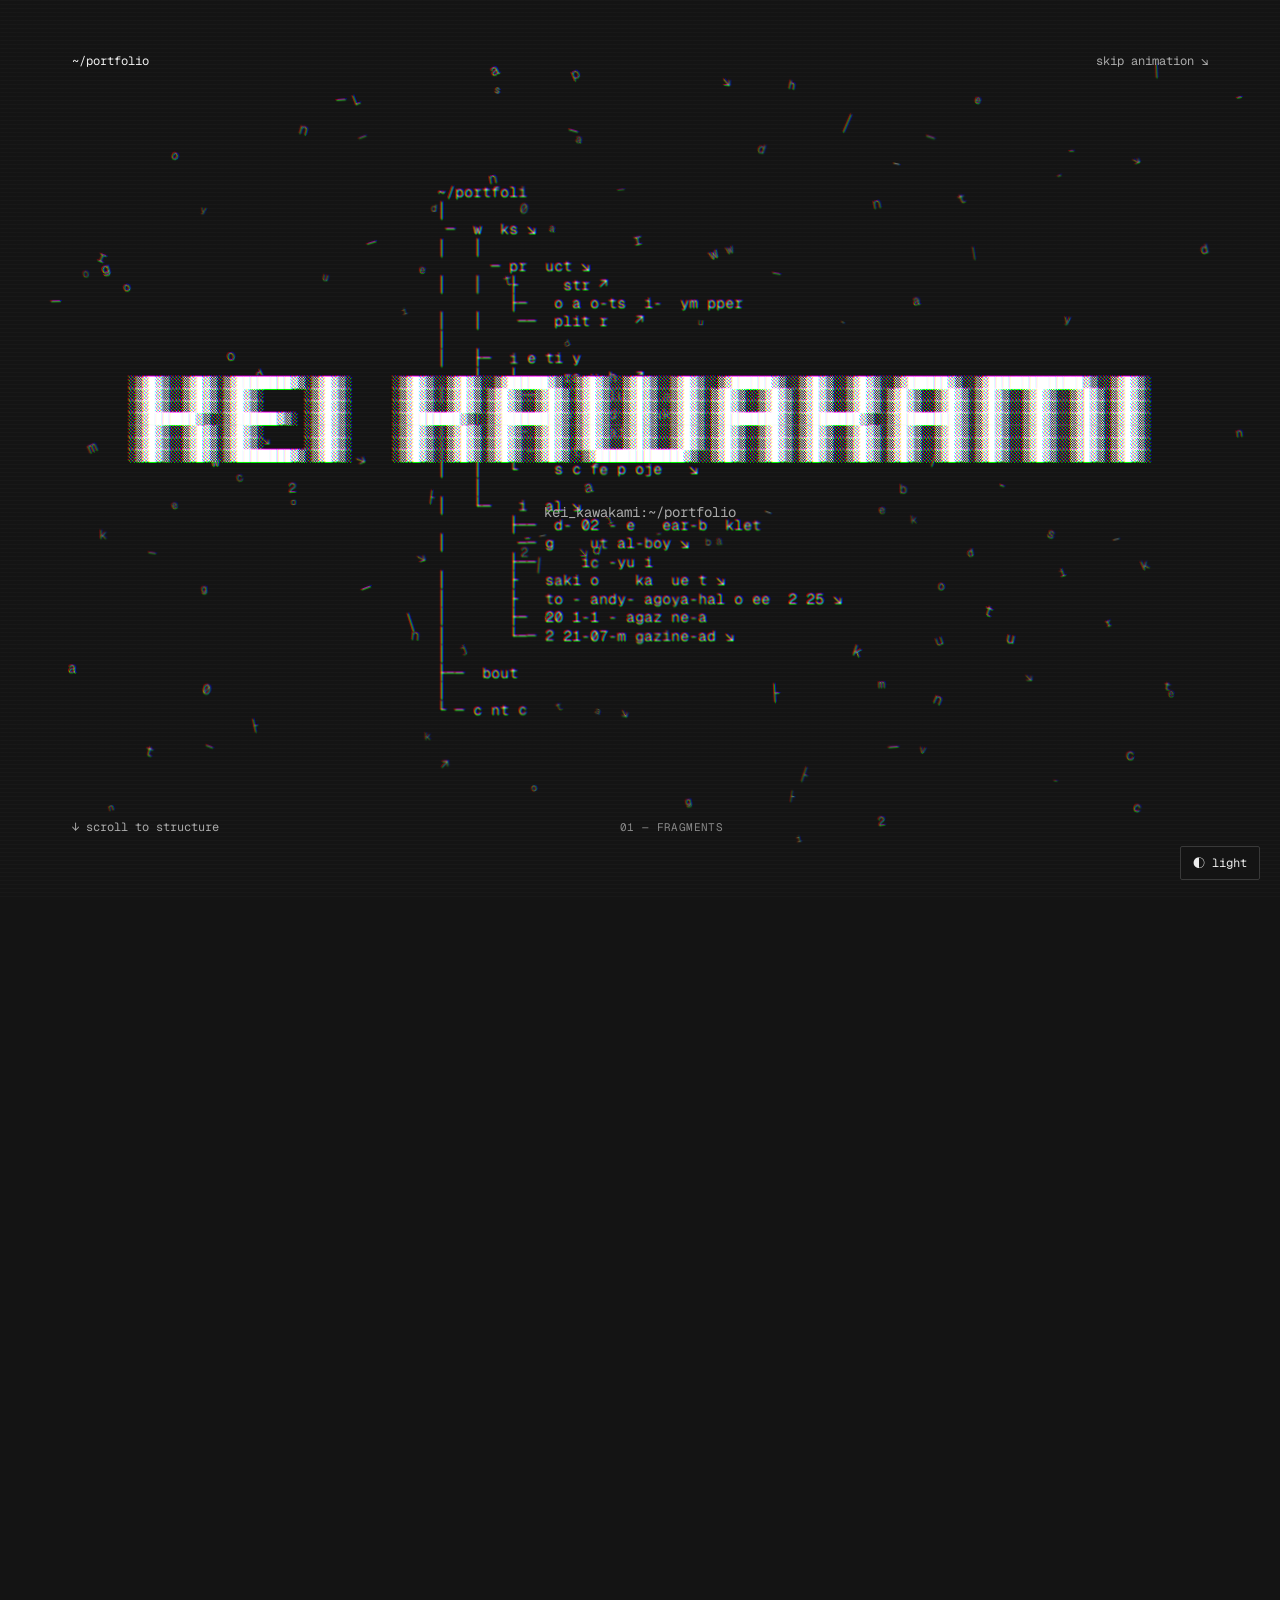
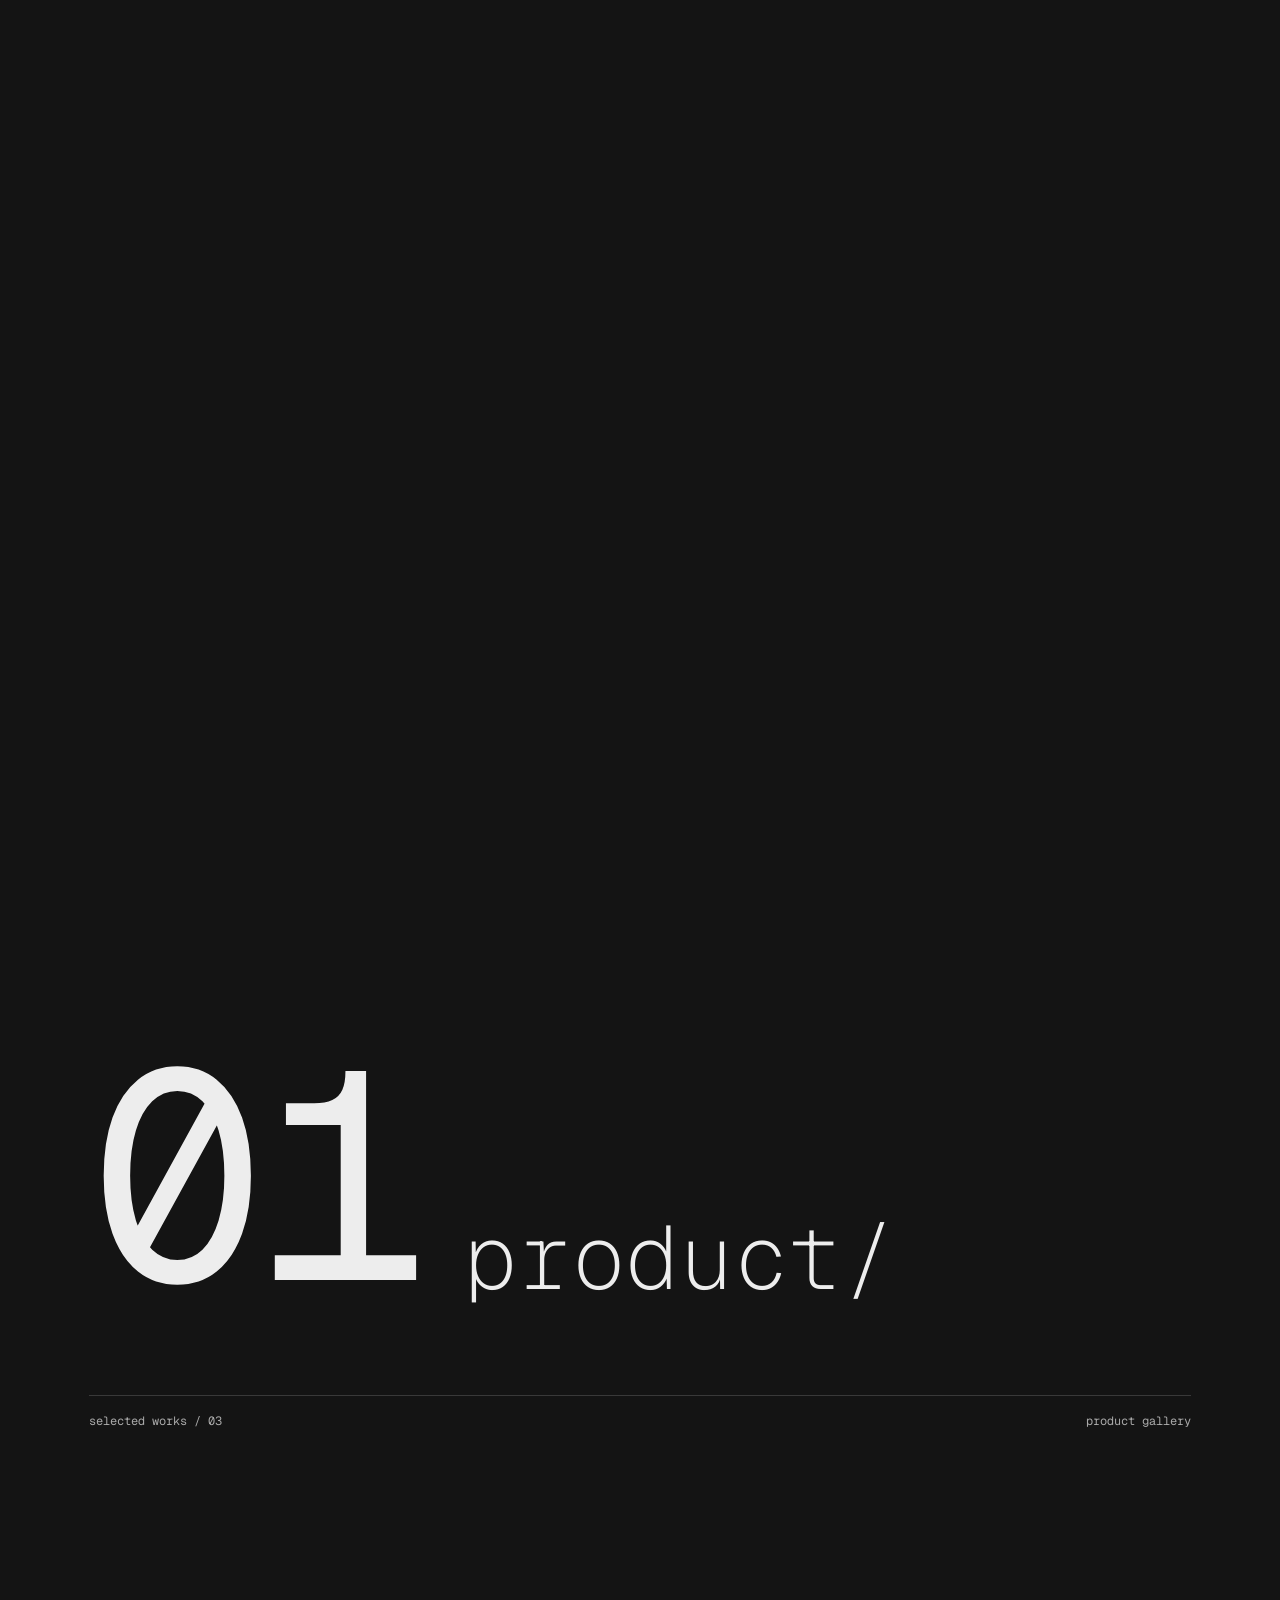
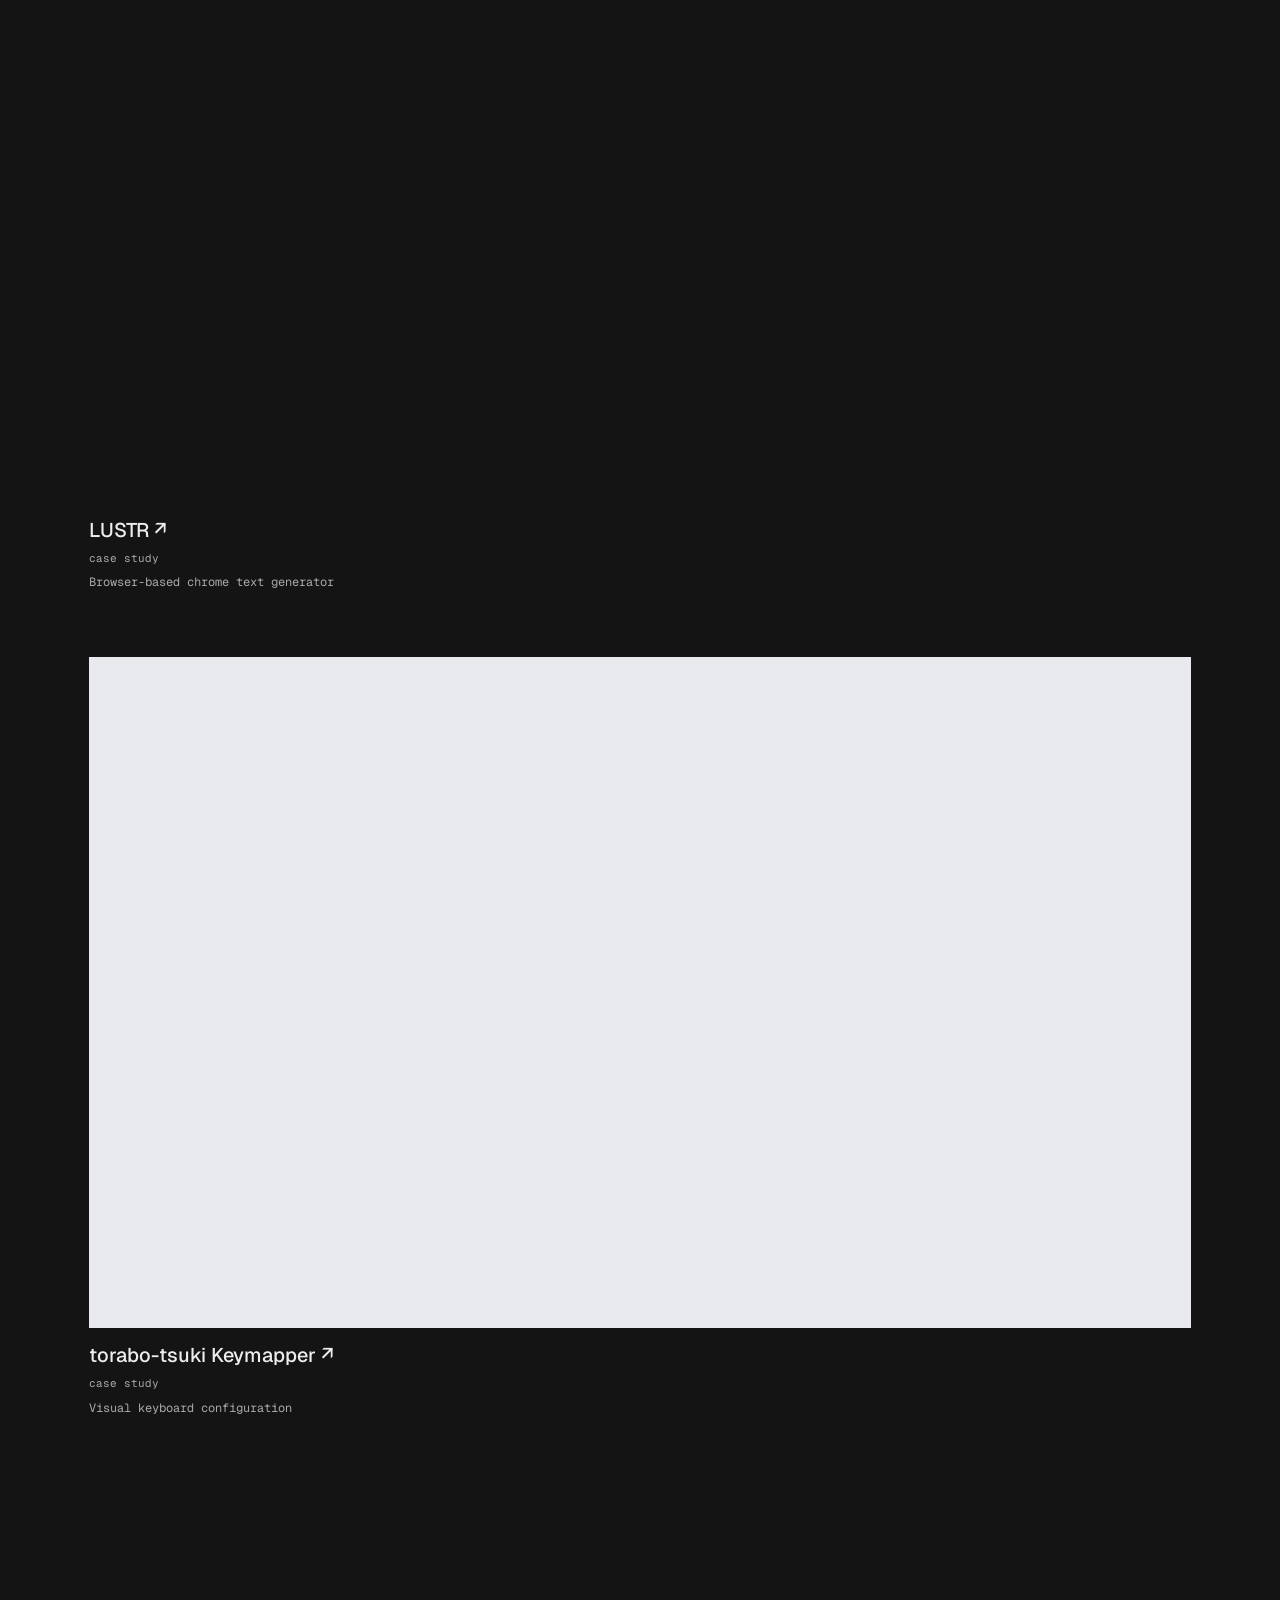
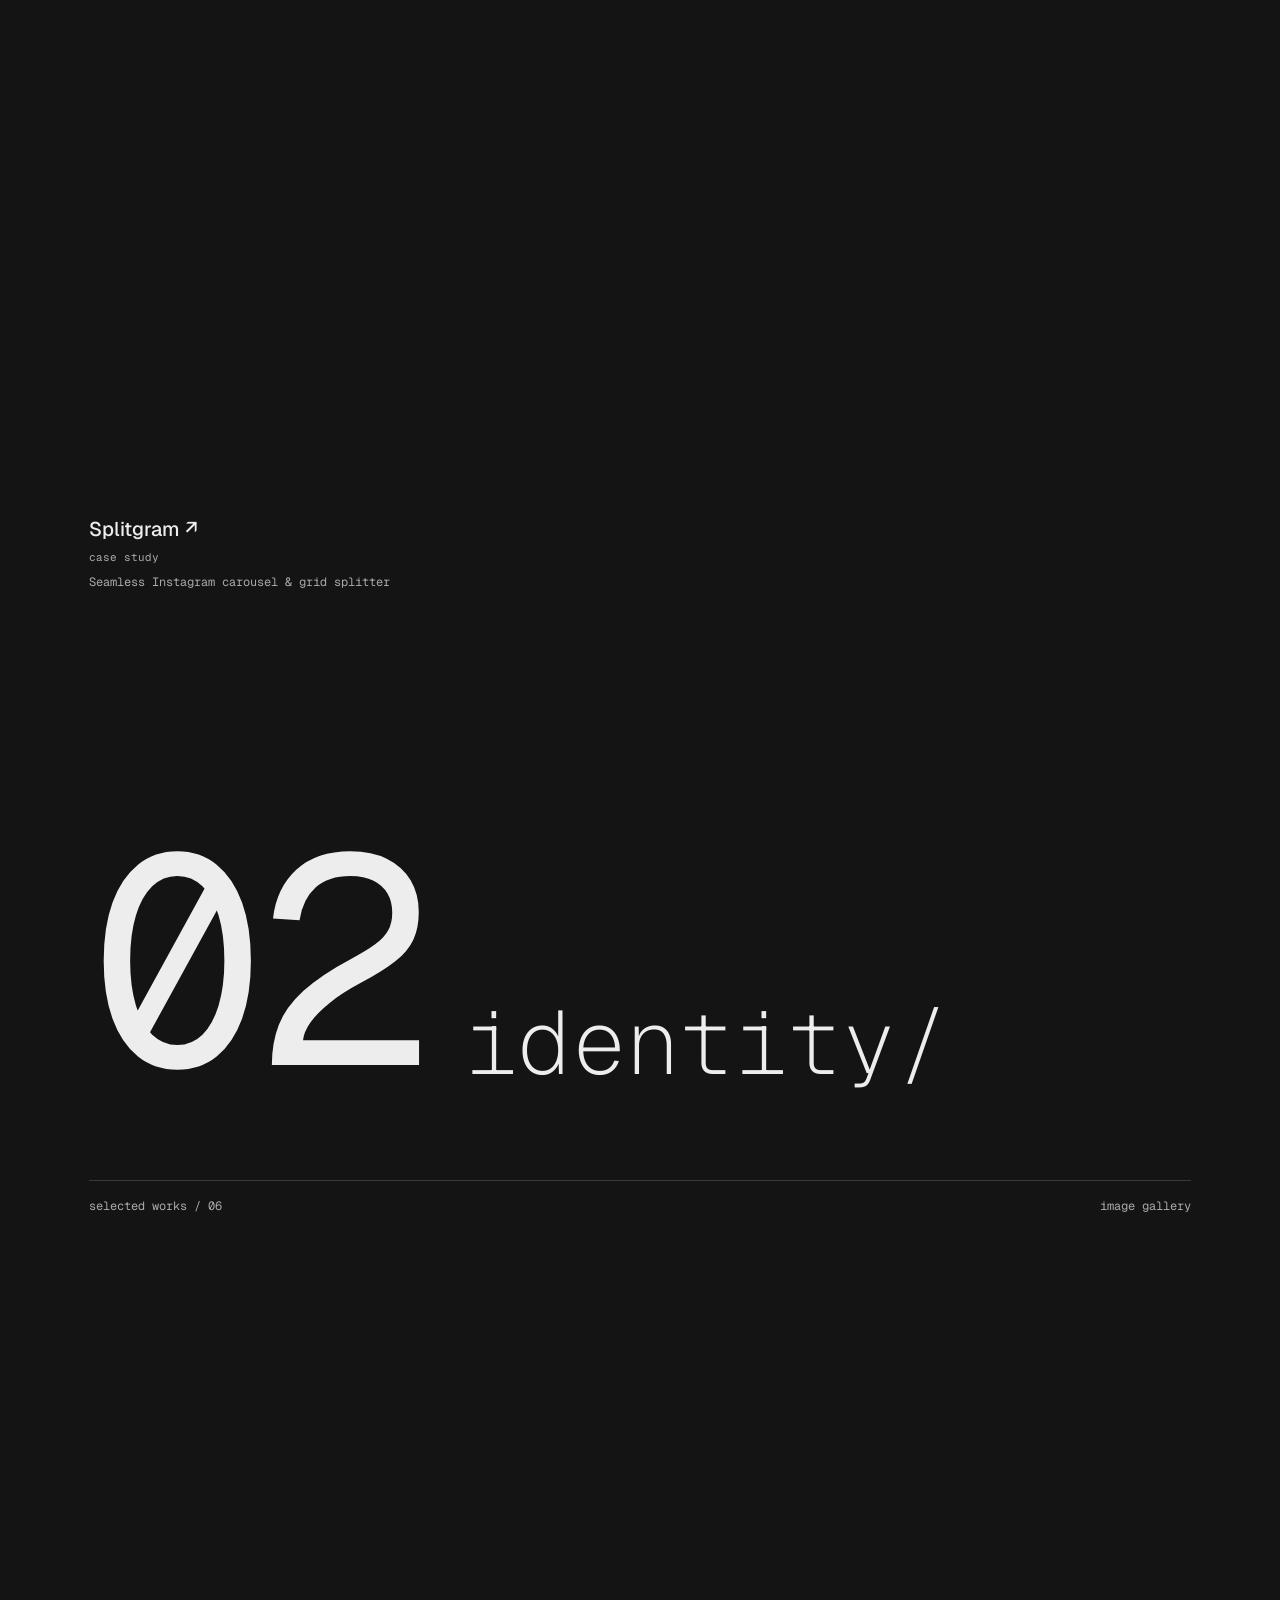
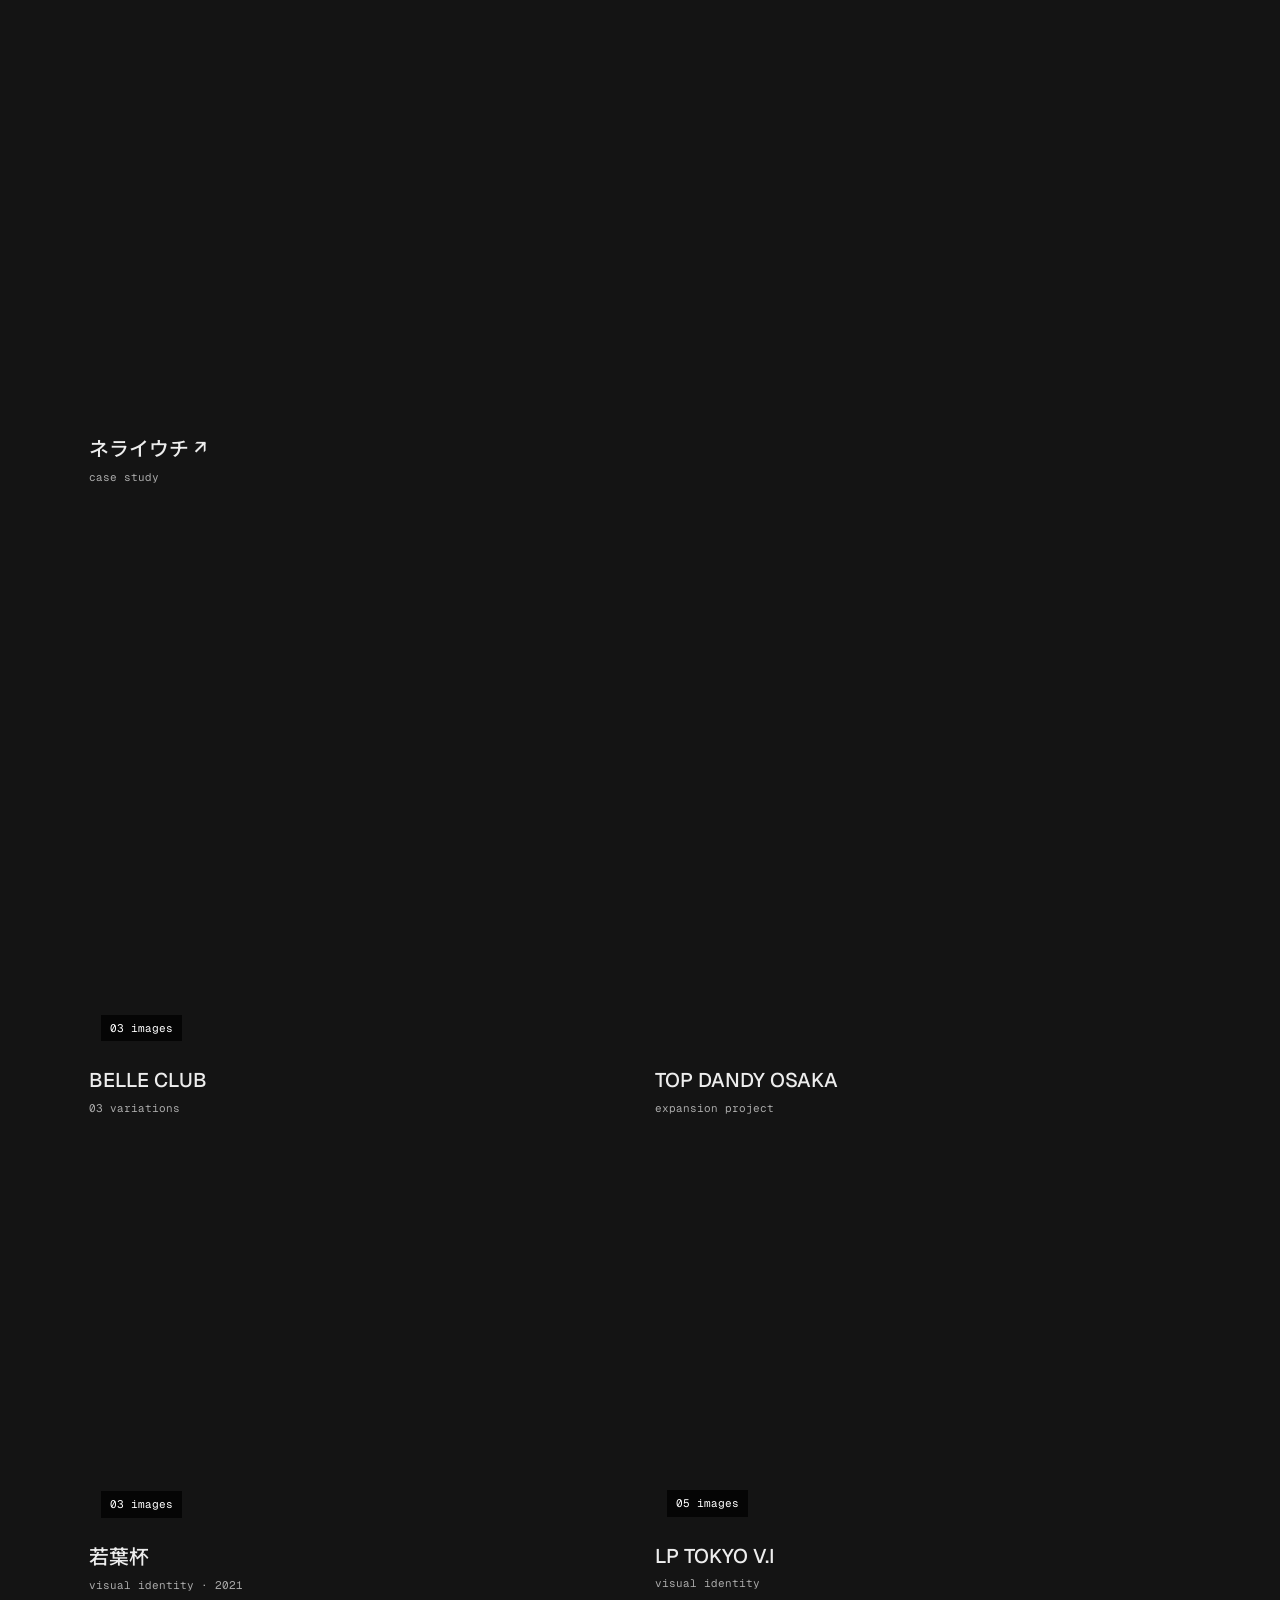
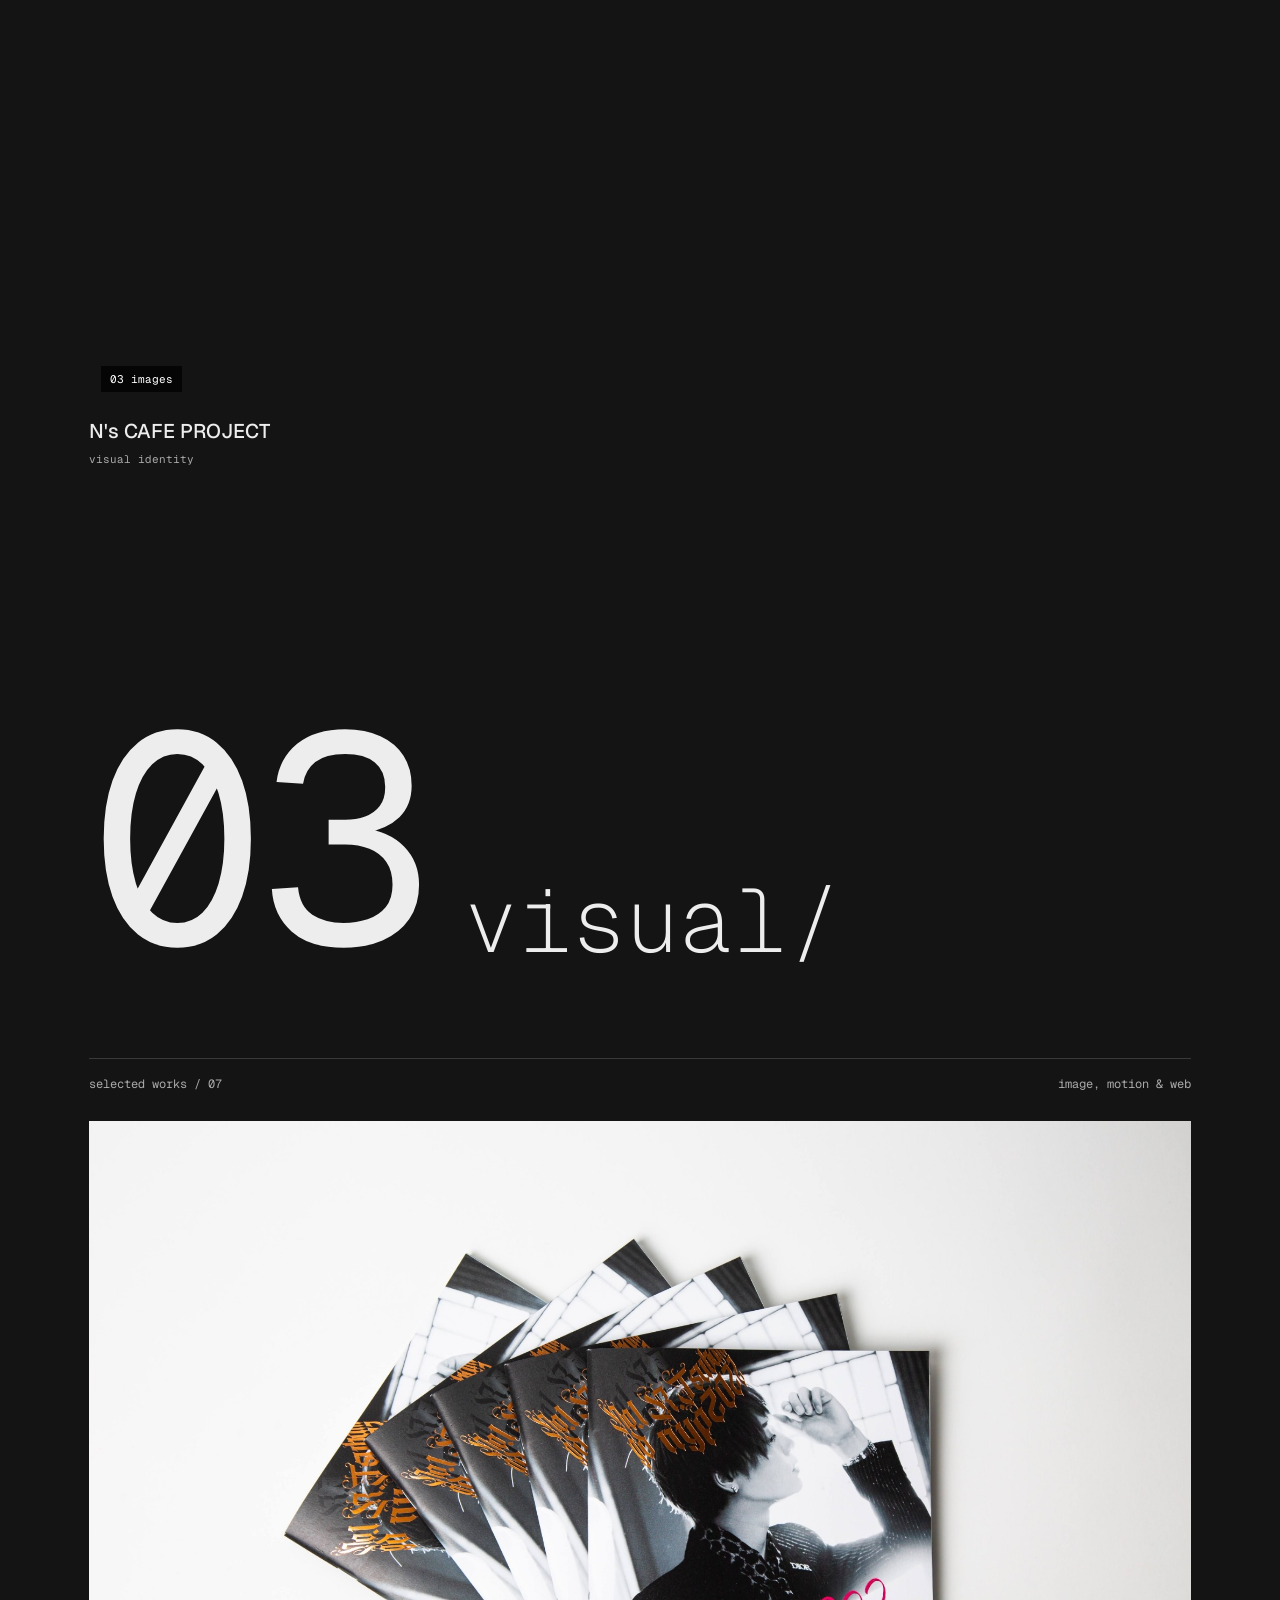
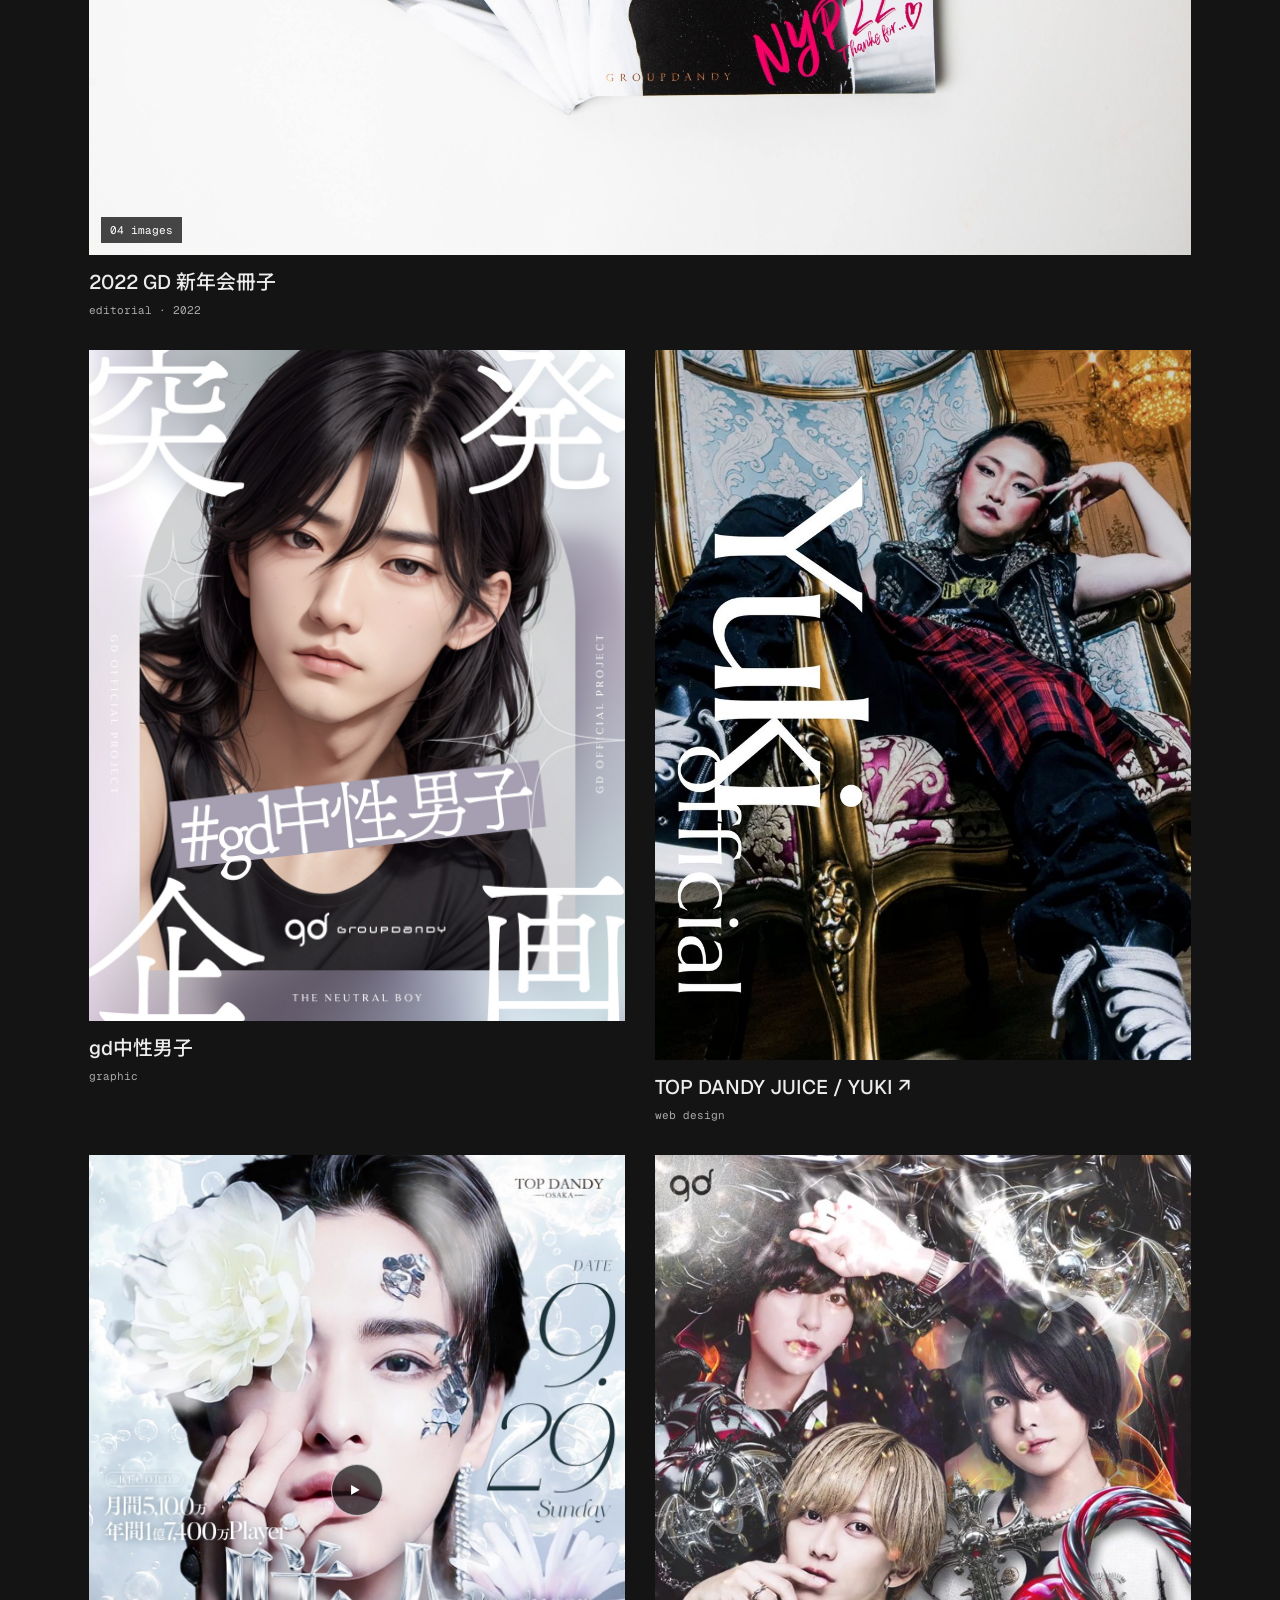
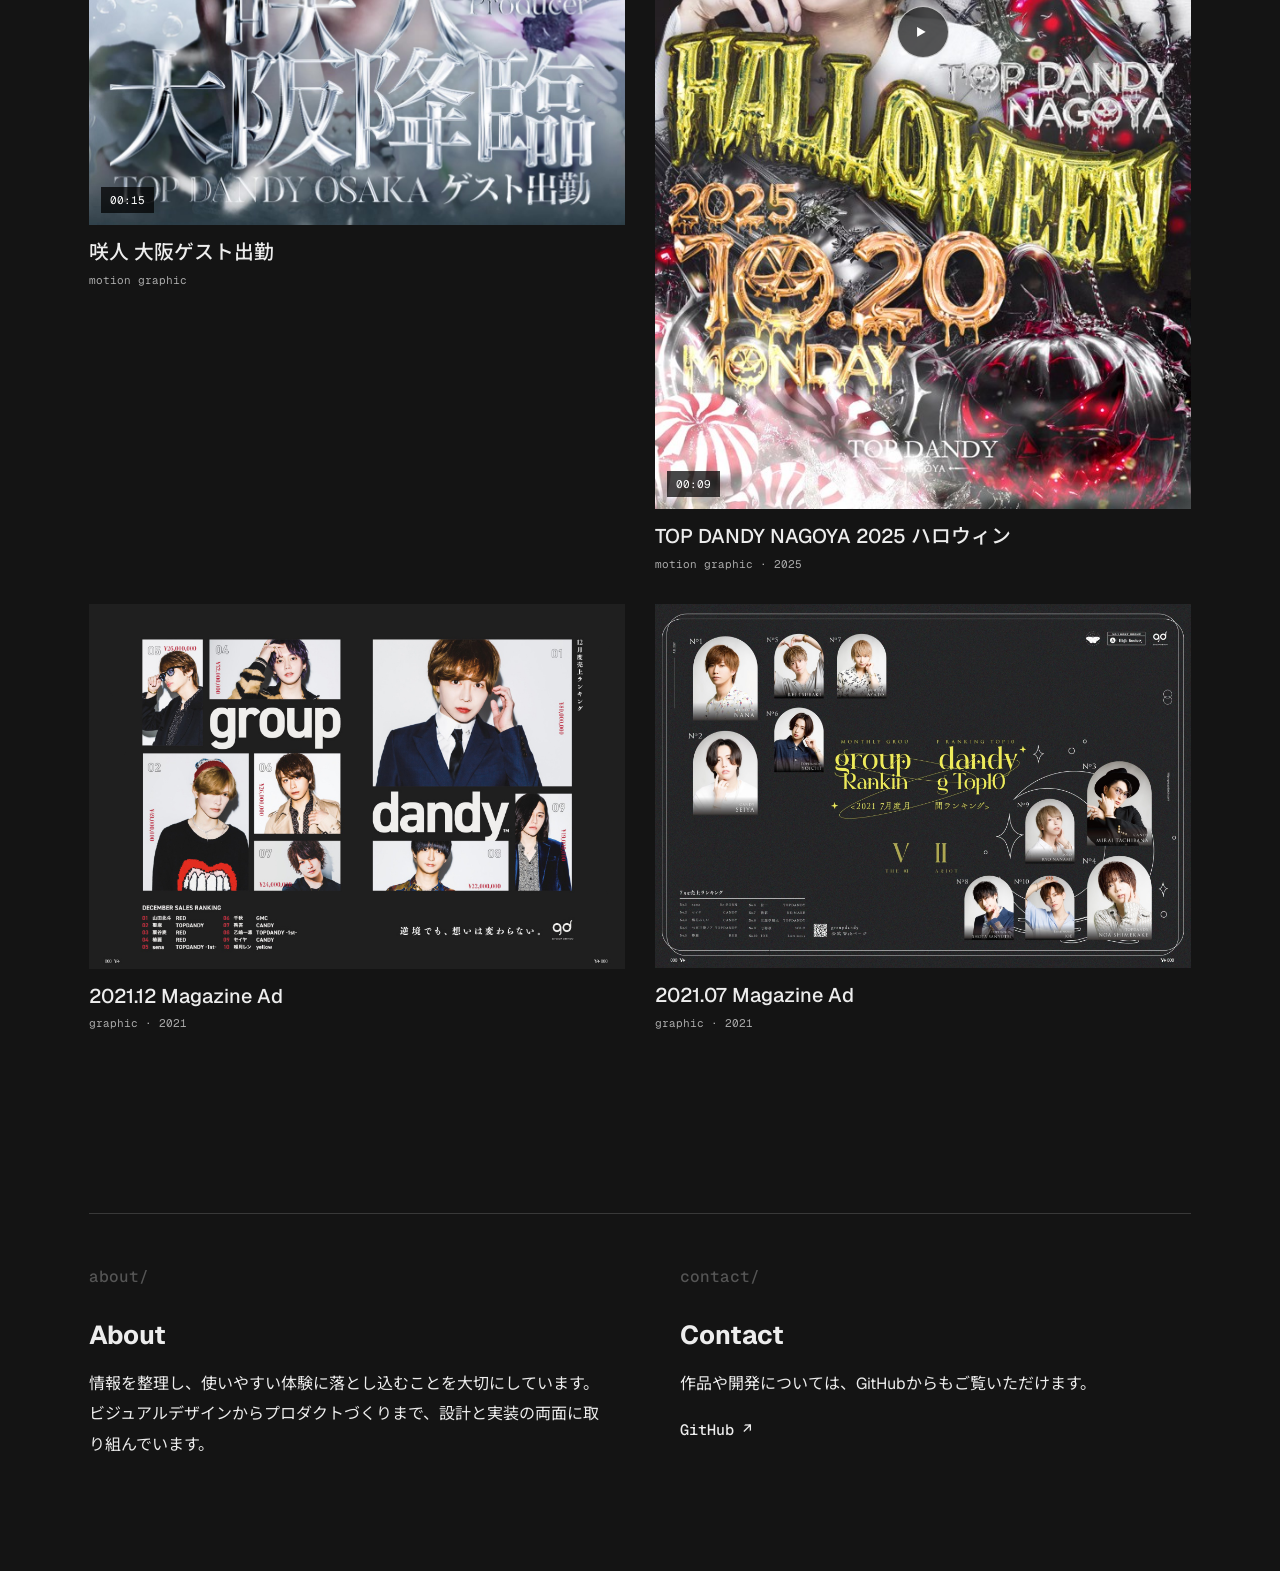
==== index.html @ 98c1ea23 "Add N's CAFE PROJECT identity gallery" ====
<!doctype html>
<html lang="ja" class="portfolio-hide-scrollbars"><head><script src="theme.js?v=dark-default-20261104"></script><script>(function(){try{if(!window.matchMedia('(prefers-reduced-motion: reduce)').matches&&!sessionStorage.getItem('portfolio-loader-shown')){document.documentElement.classList.add('intro-active');window.__portfolioLoaderStart=performance.now();sessionStorage.setItem('portfolio-loader-shown','1');window.setTimeout(function(){document.documentElement.classList.remove('intro-active','intro-exit')},2500)}}catch(e){}})();</script><meta charset="utf-8"><meta name="viewport" content="width=device-width, initial-scale=1"><meta name="theme-color" content="#141414"><title>Kei Kawakami — Design Portfolio</title><meta name="description" content="Product, UX, identity and visual design portfolio."><link rel="stylesheet" href="style.css?v=scanlines-behind-art-20261104"><link rel="icon" type="image/svg+xml" href="favicon.svg?v=pixel-k-20261103"></head>
<body><div id="site-loader" class="site-loader" role="status" aria-label="Portfolio loading" aria-live="polite"><div class="loader-content"><div class="loader-dots" aria-hidden="true"><span></span><span></span><span></span><span></span><span></span><span></span><span></span><span></span><span></span><span></span></div><p class="loader-line">&gt; <span data-loader-status>loading portfolio</span><span class="loader-cursor" aria-hidden="true">_</span></p></div></div>
<span class="scroll-path" id="scroll-path" aria-label="現在のパス" style="position:fixed;display:block">~/portfolio</span>
<section class="portfolio-entry" id="portfolio-entry" aria-labelledby="entry-title">
  <div class="entry-sticky" id="entry-stage">
    <header class="entry-meta">
      <a id="entry-skip" href="#entry-index">skip animation ↘</a>
    </header>
    <div class="entry-identity" id="entry-identity">
      <h1 id="entry-title" class="entry-ascii-heading" aria-label="Kei Kawakami"><span class="entry-ascii-wide" aria-hidden="true">░▒▓█▓▒░░▒▓█▓▒░▒▓████████▓▒░▒▓█▓▒░      ░▒▓█▓▒░░▒▓█▓▒░░▒▓██████▓▒░░▒▓█▓▒░░▒▓█▓▒░░▒▓█▓▒░░▒▓██████▓▒░░▒▓█▓▒░░▒▓█▓▒░░▒▓██████▓▒░░▒▓██████████████▓▒░░▒▓█▓▒░
░▒▓█▓▒░░▒▓█▓▒░▒▓█▓▒░      ░▒▓█▓▒░      ░▒▓█▓▒░░▒▓█▓▒░▒▓█▓▒░░▒▓█▓▒░▒▓█▓▒░░▒▓█▓▒░░▒▓█▓▒░▒▓█▓▒░░▒▓█▓▒░▒▓█▓▒░░▒▓█▓▒░▒▓█▓▒░░▒▓█▓▒░▒▓█▓▒░░▒▓█▓▒░░▒▓█▓▒░▒▓█▓▒░
░▒▓█▓▒░░▒▓█▓▒░▒▓█▓▒░      ░▒▓█▓▒░      ░▒▓█▓▒░░▒▓█▓▒░▒▓█▓▒░░▒▓█▓▒░▒▓█▓▒░░▒▓█▓▒░░▒▓█▓▒░▒▓█▓▒░░▒▓█▓▒░▒▓█▓▒░░▒▓█▓▒░▒▓█▓▒░░▒▓█▓▒░▒▓█▓▒░░▒▓█▓▒░░▒▓█▓▒░▒▓█▓▒░
░▒▓███████▓▒░░▒▓██████▓▒░ ░▒▓█▓▒░      ░▒▓███████▓▒░░▒▓████████▓▒░▒▓█▓▒░░▒▓█▓▒░░▒▓█▓▒░▒▓████████▓▒░▒▓███████▓▒░░▒▓████████▓▒░▒▓█▓▒░░▒▓█▓▒░░▒▓█▓▒░▒▓█▓▒░
░▒▓█▓▒░░▒▓█▓▒░▒▓█▓▒░      ░▒▓█▓▒░      ░▒▓█▓▒░░▒▓█▓▒░▒▓█▓▒░░▒▓█▓▒░▒▓█▓▒░░▒▓█▓▒░░▒▓█▓▒░▒▓█▓▒░░▒▓█▓▒░▒▓█▓▒░░▒▓█▓▒░▒▓█▓▒░░▒▓█▓▒░▒▓█▓▒░░▒▓█▓▒░░▒▓█▓▒░▒▓█▓▒░
░▒▓█▓▒░░▒▓█▓▒░▒▓█▓▒░      ░▒▓█▓▒░      ░▒▓█▓▒░░▒▓█▓▒░▒▓█▓▒░░▒▓█▓▒░▒▓█▓▒░░▒▓█▓▒░░▒▓█▓▒░▒▓█▓▒░░▒▓█▓▒░▒▓█▓▒░░▒▓█▓▒░▒▓█▓▒░░▒▓█▓▒░▒▓█▓▒░░▒▓█▓▒░░▒▓█▓▒░▒▓█▓▒░
░▒▓█▓▒░░▒▓█▓▒░▒▓████████▓▒░▒▓█▓▒░      ░▒▓█▓▒░░▒▓█▓▒░▒▓█▓▒░░▒▓█▓▒░░▒▓█████████████▓▒░░▒▓█▓▒░░▒▓█▓▒░▒▓█▓▒░░▒▓█▓▒░▒▓█▓▒░░▒▓█▓▒░▒▓█▓▒░░▒▓█▓▒░░▒▓█▓▒░▒▓█▓▒░</span></h1>
      <p>kei_kawakami:~/portfolio</p>
    </div>
    <div class="entry-scene" id="entry-index">
      <div class="entry-prompt" id="entry-prompt"><span class="entry-symbol">&gt; </span><span id="entry-typed"></span><span class="entry-cursor" aria-hidden="true">_</span></div>
      <nav class="tree-nav" aria-label="作品一覧">~/portfolio
│
├── <a href="#works">works ↘</a>
│   │
│   ├── <a href="#product">product ↘</a>
│   │   ├── <a href="works/product/lustr.html">lustr ↗</a>
│   │   ├── <a href="works/product/torabo-tsuki-keymapper.html">torabo-tsuki-keymapper ↗</a>
│   │   └── <a href="works/product/splitgram.html">splitgram ↗</a>
│   │
│   ├── <a href="#identity">identity ↘</a>
│   │   ├── <a href="works/identity/neraiuchi.html">neraiuchi ↗</a>
│   │   ├── <a href="#belle-club">belle-club ↘</a>
│   │   ├── <a href="#top-dandy-osaka">top-dandy-osaka ↘</a>
│   │   ├── <a href="#wakabahai">wakabahai ↘</a>
│   │   ├── <a href="#lp-tokyo">lp-tokyo ↘</a>
│   │   └── <a href="#ns-cafe-project">ns-cafe-project ↘</a>
│   │
│   └── <a href="#visual">visual ↘</a>
│       ├── <a href="#gd-2022-new-year-booklet">gd-2022-new-year-booklet ↘</a>
│       ├── <a href="#gd-neutral-boy">gd-neutral-boy ↘</a>
│       ├── <a href="#tdjuice-yuki">tdjuice-yuki ↘</a>
│       ├── <a href="#sakito-osaka-guest">sakito-osaka-guest ↘</a>
│       ├── <a href="#top-dandy-nagoya-halloween-2025">top-dandy-nagoya-halloween-2025 ↘</a>
│       ├── <a href="#2021-12-magazine-ad">2021-12-magazine-ad ↘</a>
│       └── <a href="#2021-07-magazine-ad">2021-07-magazine-ad ↘</a>
│
├── <a href="#about">about ↘</a>
│
└── <a href="#contact">contact ↘</a></nav>
      <div class="entry-next-prompt" aria-hidden="true"><span class="entry-symbol">&gt; </span><span class="entry-cursor">_</span></div>
    </div>
    <div class="entry-bottom">
      <button type="button" id="entry-explore">↓ scroll to structure</button>
      <span id="entry-phase" aria-live="polite">01 — FRAGMENTS</span>
      <a href="#works" id="entry-works">view works ↓</a>
    </div>
    <div class="entry-progress" aria-hidden="true"><div class="entry-progress-bar" id="entry-progress-bar"></div></div>
  </div>
</section>
<main class="site home" id="directory">
<div class="works-sections" id="works">

<section class="category-section" id="product" aria-labelledby="product-heading">
  <div class="category-cover">
    <p class="path category-path">~/portfolio/works/product</p>
    <h2 class="category-headline" id="product-heading" aria-label="01 product">
      <span class="category-number" aria-hidden="true">01</span>
      <span class="category-headline-text">product/</span>
    </h2>
  </div>
  <div class="category-directory gallery-directory">
    <div class="gallery-heading"><span>selected works / 03</span><span>product gallery</span></div>
    <div class="gallery-grid gallery-product">
      <article class="gallery-tile gallery-tile--featured">
        <a class="gallery-media gallery-link" href="works/product/lustr.html" aria-label="LUSTRの個別ページを見る"><img src="assets/lustr-y2k-thumbnail.png" alt="青空を背景にピンクと水色のクロム文字で描いたLUSTRのテキストエフェクト" width="2048" height="1198" loading="lazy" decoding="async"><span class="gallery-expand" aria-hidden="true">view case ↗</span></a>
        <div class="gallery-caption"><a href="works/product/lustr.html">LUSTR ↗</a><small>case study</small></div>
        <p class="gallery-product-description">Browser-based chrome text generator</p>
      </article>
      <article class="gallery-tile">
        <a class="gallery-media gallery-link gallery-media--keymapper" href="works/product/torabo-tsuki-keymapper.html" aria-label="torabo-tsuki Keymapperの個別ページを見る"><img src="assets/torabo-keymapper-thumbnail.png" alt="torabo-tsuki Keymapperの実際の操作画面。左右分割キーボードとレイヤー切り替え" width="1524" height="929" loading="lazy" decoding="async"><span class="gallery-expand" aria-hidden="true">view case ↗</span></a>
        <div class="gallery-caption"><a href="works/product/torabo-tsuki-keymapper.html">torabo-tsuki Keymapper ↗</a><small>case study</small></div>
        <p class="gallery-product-description">Visual keyboard configuration</p>
      </article>
      <article class="gallery-tile">
        <a class="gallery-media gallery-link" href="works/product/splitgram.html" aria-label="Splitgramの個別ページを見る"><img src="assets/splitgram.jpg" alt="クリーム色の背景にライム色のアイコンと黒いSplitgramロゴ" width="1920" height="1080" loading="lazy" decoding="async"><span class="gallery-expand" aria-hidden="true">view case ↗</span></a>
        <div class="gallery-caption"><a href="works/product/splitgram.html">Splitgram ↗</a><small>case study</small></div>
        <p class="gallery-product-description">Seamless Instagram carousel &amp; grid splitter</p>
      </article>
    </div>
  </div>
</section>
<section class="category-section" id="identity" aria-labelledby="identity-heading">
  <div class="category-cover">
    <p class="path category-path">~/portfolio/works/identity</p>
    <h2 class="category-headline" id="identity-heading" aria-label="02 identity">
      <span class="category-number" aria-hidden="true">02</span>
      <span class="category-headline-text">identity/</span>
    </h2>
  </div>
  <div class="category-directory gallery-directory"><div class="gallery-heading"><span>selected works / 06</span><span>image gallery</span></div><div class="gallery-grid gallery-identity"><article class="gallery-tile gallery-tile--featured"><a class="gallery-media gallery-link" href="works/identity/neraiuchi.html" aria-label="ネライウチの個別ページを見る"><img src="assets/neraiuchi-rice-bag.jpg" alt="ネライウチの米袋パッケージ。クラフト紙の袋に金色の茶碗ロゴと和文ラベルを配置したモックアップ" width="2048" height="1448" loading="lazy" decoding="async"><span class="gallery-expand" aria-hidden="true">view case ↗</span></a><div class="gallery-caption"><a href="works/identity/neraiuchi.html">ネライウチ ↗</a><small>case study</small></div></article>
<article class="gallery-tile" id="belle-club"><button class="gallery-media gallery-zoom" type="button" data-gallery-image="assets/belleclub-option-01-hq.jpg" data-gallery-images="assets/belleclub-option-01-hq.jpg|assets/belleclub-adopted-hq.jpg|assets/belleclub-option-02-hq.jpg" data-gallery-labels="採用案|別案 01|別案 02" data-gallery-name="BELLE CLUB" aria-label="BELLE CLUBのロゴ3案を縦スクロールで見る"><img src="assets/belleclub-option-01-hq.jpg" alt="BELLE CLUBの採用ロゴ。金属的な金文字のロゴタイプ" width="480" height="480" loading="lazy" decoding="async"><span class="gallery-expand" aria-hidden="true">view 3 images ↗</span><span class="gallery-count-tag" aria-hidden="true">03 images</span></button><div class="gallery-caption"><button class="gallery-title-button" type="button" data-gallery-open="belle-club" aria-label="BELLE CLUBの作品を開く">BELLE CLUB</button><small>03 variations</small></div></article>
<article class="gallery-tile" id="top-dandy-osaka"><button class="gallery-media gallery-zoom" type="button" data-gallery-image="assets/top-dandy-osaka-expansion-hq.jpg" data-gallery-name="TOP DANDY OSAKA — 拡大移転Project" aria-label="TOP DANDY OSAKA 拡大移転Projectのロゴを拡大表示"><img src="assets/top-dandy-osaka-expansion-thumb.png" width="2048" height="2048" alt="TOP DANDY OSAKA拡大移転Projectのロゴ。力強い黒い筆文字と幾何学的な欧文ロゴタイプ、赤い印章" loading="lazy" decoding="async"><span class="gallery-expand" aria-hidden="true">expand ↗</span></button><div class="gallery-caption"><button class="gallery-title-button" type="button" data-gallery-open="top-dandy-osaka" aria-label="TOP DANDY OSAKAの作品を開く">TOP DANDY OSAKA</button><small>expansion project</small></div></article>
<article class="gallery-tile" id="wakabahai"><button class="gallery-media gallery-zoom" type="button" data-gallery-image="assets/wakabahai-black-2000.png" data-gallery-images="assets/wakabahai-black-2000.png|assets/wakabahai-yellow-2000.png|assets/wakabahai-vi-hq.jpg" data-gallery-labels="ロゴ · 黒背景|ロゴ · 黄色背景|ビジュアルアイデンティティ" data-gallery-name="若葉杯 — Visual Identity" aria-label="若葉杯の画像3枚を縦スクロールで見る"><img src="assets/wakabahai-black-2000.png" width="2000" height="1423" alt="若葉杯2021のロゴ。黒背景に黄色のシンボルとWAKABAHAI2021の文字" loading="lazy" decoding="async"><span class="gallery-expand" aria-hidden="true">view 3 images ↗</span><span class="gallery-count-tag" aria-hidden="true">03 images</span></button><div class="gallery-caption"><button class="gallery-title-button" type="button" data-gallery-open="wakabahai" aria-label="若葉杯の作品を開く">若葉杯</button><small>visual identity · 2021</small></div></article>
<article class="gallery-tile" id="lp-tokyo"><button class="gallery-media gallery-zoom" type="button" data-gallery-image="assets/lp-tokyo-black-horizontal.png" data-gallery-images="assets/lp-tokyo-black-horizontal.png|assets/lp-tokyo-black-stacked.png|assets/lp-tokyo-white-horizontal.png|assets/lp-tokyo-white-stacked.png|assets/lp-tokyo-logo-variations.png" data-gallery-labels="横組み · 黒背景|縦組み · 黒背景|横組み · 白背景|縦組み · 白背景|ロゴバリエーション一覧" data-gallery-name="LP TOKYO V.I" aria-label="LP TOKYO V.Iの画像5枚を縦スクロールで見る"><img src="assets/lp-tokyo-black-horizontal.png" width="2526" height="1791" alt="LP TOKYO SHINJUKUの横組みロゴ。黒背景に白い文字と多面体のシンボル" loading="lazy" decoding="async"><span class="gallery-expand" aria-hidden="true">view 5 images ↗</span><span class="gallery-count-tag" aria-hidden="true">05 images</span></button><div class="gallery-caption"><button class="gallery-title-button" type="button" data-gallery-open="lp-tokyo" aria-label="LP TOKYO V.Iの作品を開く">LP TOKYO V.I</button><small>visual identity</small></div></article>
<article class="gallery-tile" id="ns-cafe-project"><button class="gallery-media gallery-zoom" type="button" data-gallery-image="assets/nscp-logo.jpg" data-gallery-images="assets/nscp-logo.jpg|assets/nscp-layout.png|assets/nscp-positive-negative.png" data-gallery-labels="ロゴ|設計グリッド|白背景・黒背景の展開" data-gallery-name="N's CAFE PROJECT" aria-label="N's CAFE PROJECTの画像3枚を縦スクロールで見る"><img src="assets/nscp-logo.jpg" width="1754" height="1241" alt="N's CAFE PROJECTのロゴ。ピンクのNとSにハートと輝きのモチーフを組み合わせたデザイン" loading="lazy" decoding="async"><span class="gallery-expand" aria-hidden="true">view 3 images ↗</span><span class="gallery-count-tag" aria-hidden="true">03 images</span></button><div class="gallery-caption"><button class="gallery-title-button" type="button" data-gallery-open="ns-cafe-project" aria-label="N's CAFE PROJECTの作品を開く">N's CAFE PROJECT</button><small>visual identity</small></div></article></div></div>
</section>
<section class="category-section" id="visual" aria-labelledby="visual-heading">
  <div class="category-cover">
    <p class="path category-path">~/portfolio/works/visual</p>
    <h2 class="category-headline" id="visual-heading" aria-label="03 visual">
      <span class="category-number" aria-hidden="true">03</span>
      <span class="category-headline-text">visual/</span>
    </h2>
  </div>
  <div class="category-directory gallery-directory"><div class="gallery-heading"><span>selected works / 07</span><span>image, motion &amp; web</span></div><div class="gallery-grid gallery-visual">
<article class="gallery-tile gallery-tile--featured" id="gd-2022-new-year-booklet"><button class="gallery-media gallery-zoom" type="button" data-gallery-image="assets/gd-2022-booklet-cover-hq.jpg" data-gallery-images="assets/gd-2022-booklet-cover-hq.jpg|assets/gd-2022-booklet-contents-hq.jpg|assets/gd-2022-booklet-spread-hq.jpg|assets/gd-2022-booklet-back-hq.jpg" data-gallery-labels="表紙・冊子全体|目次|中面|別カット" data-gallery-name="2022 GD 新年会冊子" aria-label="2022 GD 新年会冊子の写真4枚を縦スクロールで見る"><img src="assets/gd-2022-booklet-cover-hq.jpg" alt="2022 GD 新年会冊子。モノクロの表紙とピンクのタイトルが特徴的な冊子を並べた写真" width="1400" height="933" loading="lazy" decoding="async"><span class="gallery-expand" aria-hidden="true">view 4 images ↗</span><span class="gallery-count-tag" aria-hidden="true">04 images</span></button><div class="gallery-caption"><button class="gallery-title-button" type="button" data-gallery-open="gd-2022-new-year-booklet" aria-label="2022 GD 新年会冊子の作品を開く">2022 GD 新年会冊子</button><small>editorial · 2022</small></div></article>
<article class="gallery-tile" id="gd-neutral-boy">
  <button class="gallery-media gallery-zoom" type="button" data-gallery-image="assets/gd-neutral-boy.jpg" data-gallery-name="gd中性男子" aria-label="gd中性男子のビジュアルを拡大表示"><img src="assets/gd-neutral-boy.jpg" width="1080" height="1350" loading="lazy" decoding="async" alt="黒髪の人物のポートレートに大きな白い漢字と「#gd中性男子」の文字を重ねたグラフィック"><span class="gallery-expand" aria-hidden="true">expand ↗</span></button>
  <div class="gallery-caption"><button class="gallery-title-button" type="button" data-gallery-open="gd-neutral-boy" aria-label="gd中性男子の作品を開く">gd中性男子</button><small>graphic</small></div>
</article>
<article class="gallery-tile" id="tdjuice-yuki">
  <a class="gallery-media gallery-link" href="https://tdjuice.club/yuki/" target="_blank" rel="noopener noreferrer" aria-label="TOP DANDY JUICE YUKIのWebサイトを新しいタブで開く">
    <img src="assets/yuki-thumbnail.jpg" alt="TOP DANDY JUICE / YUKIのキービジュアル。装飾的な椅子に座る人物と縦組みのYuki. officialの文字" width="900" height="1191" loading="lazy" decoding="async">
    <span class="gallery-expand" aria-hidden="true">visit website ↗</span>
  </a>
  <div class="gallery-caption"><a href="https://tdjuice.club/yuki/" target="_blank" rel="noopener noreferrer">TOP DANDY JUICE / YUKI ↗</a><small>web design</small></div>
</article>
<article class="gallery-tile" id="sakito-osaka-guest">
  <button class="gallery-media gallery-zoom gallery-motion" type="button" data-gallery-video="assets/sakito-osaka-guest.mp4" data-gallery-poster="assets/sakito-osaka-guest-thumbnail.jpg" data-gallery-duration="00:15" data-gallery-name="咲人 大阪ゲスト出勤" aria-label="咲人 大阪ゲスト出勤の動画を再生">
    <img src="assets/sakito-osaka-guest-thumbnail.jpg" width="1080" height="1350" loading="lazy" decoding="async" alt="咲人の大阪ゲスト出勤告知。白い花とシルバーの装飾、9月29日の日時が組み合わされたモーショングラフィック">
    <video class="gallery-motion-preview" muted loop playsinline preload="none" tabindex="-1" aria-hidden="true" poster="assets/sakito-osaka-guest-thumbnail.jpg"></video>
    <span class="gallery-motion-play" aria-hidden="true">▶</span>
    <span class="gallery-expand" aria-hidden="true">view motion ↗</span>
    <span class="gallery-count-tag" aria-hidden="true">00:15</span>
  </button>
  <div class="gallery-caption"><button class="gallery-title-button" type="button" data-gallery-open="sakito-osaka-guest" aria-label="咲人 大阪ゲスト出勤の動画を開く">咲人 大阪ゲスト出勤</button><small>motion graphic</small></div>
</article>
<article class="gallery-tile" id="top-dandy-nagoya-halloween-2025">
  <button class="gallery-media gallery-zoom gallery-motion" type="button" data-gallery-video="assets/nagoya-halloween-2025.mp4" data-gallery-poster="assets/nagoya-halloween-2025-thumbnail.jpg" data-gallery-duration="00:09" data-gallery-name="TOP DANDY NAGOYA 2025 ハロウィン" aria-label="TOP DANDY NAGOYA 2025 ハロウィンの動画を再生">
    <img src="assets/nagoya-halloween-2025-thumbnail.jpg" width="1080" height="1920" loading="lazy" decoding="async" alt="TOP DANDY NAGOYAの2025年ハロウィン告知モーショングラフィック。3人の人物、金属質感の金文字、クロームの装飾">
    <video class="gallery-motion-preview" muted loop playsinline preload="none" tabindex="-1" aria-hidden="true" poster="assets/nagoya-halloween-2025-thumbnail.jpg"></video>
    <span class="gallery-motion-play" aria-hidden="true">▶</span>
    <span class="gallery-expand" aria-hidden="true">view motion ↗</span>
    <span class="gallery-count-tag" aria-hidden="true">00:09</span>
  </button>
  <div class="gallery-caption"><button class="gallery-title-button" type="button" data-gallery-open="top-dandy-nagoya-halloween-2025" aria-label="TOP DANDY NAGOYA 2025 ハロウィンの動画を開く">TOP DANDY NAGOYA 2025 ハロウィン</button><small>motion graphic · 2025</small></div>
</article>
<article class="gallery-tile" id="2021-12-magazine-ad"><button class="gallery-media gallery-zoom" type="button" data-gallery-image="assets/2021-12-magazine-ad-hq.jpg?v=20261102" data-gallery-name="2021.12 Magazine Ad" aria-label="2021.12 Magazine Adを拡大表示"><img src="assets/2021-12-magazine-ad-hq.jpg?v=20261102" width="1826" height="1240" loading="lazy" decoding="async" alt="group dandyの2021年12月売上ランキング雑誌広告。黒背景に白い大型タイポグラフィと人物写真を幾何学的に配置したデザイン"><span class="gallery-expand" aria-hidden="true">expand ↗</span></button><div class="gallery-caption"><button class="gallery-title-button" type="button" data-gallery-open="2021-12-magazine-ad" aria-label="2021.12 Magazine Adの作品を開く">2021.12 Magazine Ad</button><small>graphic · 2021</small></div></article>
<article class="gallery-tile" id="2021-07-magazine-ad"><button class="gallery-media gallery-zoom" type="button" data-gallery-image="assets/2021-07-magazine-ad-hq.jpg" data-gallery-name="2021.07 Magazine Ad" aria-label="2021.07 Magazine Adを拡大表示"><img src="assets/2021-07-magazine-ad-hq.jpg" width="900" height="610" loading="lazy" decoding="async" alt="2021年7月のgroup dandyの月間ランキング広告。暗色の背景に黄色のタイポグラフィと人物写真をレイアウトしたビジュアル"><span class="gallery-expand" aria-hidden="true">expand ↗</span></button><div class="gallery-caption"><button class="gallery-title-button" type="button" data-gallery-open="2021-07-magazine-ad" aria-label="2021.07 Magazine Adの作品を開く">2021.07 Magazine Ad</button><small>graphic · 2021</small></div></article>
</div></div>
</section>
</div>
<div class="home-after"><section id="about"><p class="section-id">about/</p><h2>About</h2><p>情報を整理し、使いやすい体験に落とし込むことを大切にしています。ビジュアルデザインからプロダクトづくりまで、設計と実装の両面に取り組んでいます。</p></section><section id="contact"><p class="section-id">contact/</p><h2>Contact</h2><p>作品や開発については、GitHubからもご覧いただけます。</p><a href="https://github.com/kei0001" target="_blank" rel="noopener noreferrer">GitHub ↗</a></section></div>
<dialog class="gallery-dialog" id="gallery-dialog" aria-label="作品ビューア">
  <div class="gallery-viewer">
    <header class="gallery-viewer-header">
      <div class="gallery-viewer-heading">
        <p class="gallery-viewer-path"></p>
        <h2 class="gallery-dialog-title"></h2>
      </div>
      <button class="gallery-dialog-close" type="button" aria-label="作品ビューアを閉じる">close ×</button>
    </header>
    <div class="gallery-viewer-content" aria-label="作品画像一覧"></div>
    <footer class="gallery-viewer-footer"><span>end of artwork /</span><button type="button" class="gallery-viewer-footer-close">close ×</button></footer>
  </div>
</dialog></main><script src="main.js?v=tree-letter-haze-20261104" defer></script></body></html>
---- style.css ----
@import url('https://fonts.googleapis.com/css2?family=Geist:wght@200;400;500;600;700;800&family=Geist+Mono:wght@200;400;500;600&family=Geist+Pixel:ELSH@0..100&family=Noto+Sans+JP:wght@400;500;600;700&display=swap');
:root{--ink:#141414;--secondary:#666;--muted:#898989;--line:#d4d4d4;--paper:#fafafa;--panel:#f3f3f3;--gut:clamp(24px,6.95vw,100px);--sans:'Geist','Noto Sans JP',sans-serif;--mono:'Geist Mono',monospace;--jp:'Geist','Noto Sans JP',sans-serif}
*{box-sizing:border-box}html{scroll-behavior:smooth}body{margin:0;background:var(--paper);color:var(--ink);font:400 17px/1.7 var(--sans);-webkit-font-smoothing:antialiased}a{color:inherit;text-decoration:none}a:hover{text-decoration:underline;text-underline-offset:4px}a:focus-visible,button:focus-visible{outline:2px solid #777;outline-offset:4px}button{font:inherit;cursor:pointer}.site{max-width:1440px;margin:0 auto}.page{padding:78px var(--gut) 80px}.mono,.path,.section-id,.micro,.tags,.visual-label,.metadata dt,.section-index,.eyebrow{font-family:var(--mono)}.path{font-size:16px;font-weight:500;letter-spacing:-.02em;line-height:1.5}.path a{display:inline-block}
.page-hero h1{font-size:clamp(70px,9vw,128px);line-height:.97;font-weight:750;letter-spacing:0;margin:46px 0 26px}.page-hero h1.long{font-size:clamp(41px,7.4vw,106px);letter-spacing:0;white-space:nowrap}.page-hero .lead{font-family:var(--jp);font-size:24px;font-weight:700;line-height:1.55;margin:18px 0 70px}.hero-image{margin:0;max-width:100%;background:#e9edf1;overflow:hidden}.hero-image img{display:block;width:100%;height:auto}.hero-image img.lustr-screenshot{aspect-ratio:2048/1250;object-fit:cover}
.meta-grid{display:grid;grid-template-columns:repeat(3,minmax(0,1fr));gap:32px;border-top:1px solid var(--line);border-bottom:1px solid var(--line);margin:42px 0 0;padding:26px 0 32px}.metadata dt{font-size:13px;font-weight:500;color:var(--secondary);margin-bottom:3px}.metadata dd{font-size:18px;line-height:1.4;margin:0}.metadata a{display:inline-block}
.main-section{padding-top:118px}.section-id{color:#555;font-size:16px;font-weight:500;line-height:1.5;margin:0 0 24px}.section-heading{font-family:var(--jp);font-weight:700;font-size:clamp(27px,3.2vw,46px);line-height:1.44;letter-spacing:0;margin:0 0 44px}.section-heading.en{font-family:var(--sans);font-size:clamp(44px,5vw,65px);line-height:1.1;letter-spacing:0}.small-label{font:500 14px/1.5 var(--mono);color:var(--secondary);margin:0 0 18px}.body-copy{font-family:var(--jp);font-size:19px;line-height:1.95;letter-spacing:0;margin:0}.context .body-copy{max-width:980px}.section-divider{height:1px;background:var(--line);margin:92px 0 0}
.decision-block{margin-top:48px}.decision-title{font:700 28px/1.48 var(--jp);letter-spacing:0;margin:0 0 18px}.detail-copy{font:400 18px/1.9 var(--jp);letter-spacing:0;margin:0 0 18px}.tags{font-size:14px;color:var(--secondary);letter-spacing:0;line-height:1.7;margin:22px 0 0}.decision-visual{margin:26px 0 0;background:#f1f2f3}.decision-visual img{display:block;width:100%;height:auto}.fidelity-visual{margin:35px 0 0;width:100%;max-width:1240px;background:#000;overflow:hidden}.fidelity-visual img{display:block;width:100%;height:auto}.decision-layout{display:grid;grid-template-columns:minmax(0,1fr) minmax(0,1fr);gap:clamp(28px,6vw,100px)}.decision-layout.compact{margin-top:75px}.decision-layout>*{min-width:0}
.workflow{border-top:1px solid var(--line);border-bottom:1px solid var(--line);margin:44px 0 0;padding:40px 0 46px}.workflow-row{display:grid;grid-template-columns:1fr 1fr;gap:80px}.flow-label{font:500 15px var(--mono);color:var(--secondary);margin:0 0 16px}.flow-items{display:flex;align-items:center;gap:12px;flex-wrap:wrap}.flow-node{font:500 15px/1.35 var(--mono);padding:13px 16px;border:1px solid #cfcfcf;background:#fff}.flow-arrow{color:#999;font:400 23px var(--mono)}.workflow-note{color:var(--secondary);font:400 14px/1.6 var(--jp);margin:14px 0 0}
.outcome .section-heading{margin-bottom:45px}.stats{display:grid;grid-template-columns:repeat(3,minmax(0,1fr));gap:46px;margin:40px 0 20px}.stat-label{font:500 15px/1.5 var(--mono);color:var(--secondary);display:block}.stat-value{font:700 clamp(42px,5vw,67px)/1.1 var(--sans);letter-spacing:0;display:block;margin-top:12px}.stat-note{font:400 13px/1.5 var(--mono);color:var(--muted);display:block;margin-top:7px}.analytics{margin-top:65px}.analytics img{display:block;width:100%;height:auto;border-bottom:1px solid var(--line);padding-bottom:24px}.analytics-caption{font:400 14px/1.8 var(--mono);color:var(--secondary);margin:20px 0 0}.learn-grid{display:grid;grid-template-columns:1fr 1fr;gap:80px;margin-top:50px}.mini-heading{font:500 16px var(--mono);color:var(--secondary);margin:0 0 15px}.learn-grid p{font:400 19px/1.85 var(--jp);margin:0}
.page-footer{border-top:1px solid var(--line);padding-top:32px;margin-top:92px;display:flex;justify-content:space-between;gap:32px;align-items:center;font:500 16px/1.5 var(--mono)}.page-footer a:hover{transform:translateY(-1px)}.footnote{font:400 13px/1.7 var(--jp);color:var(--muted);margin-top:22px}.topnav{display:flex;align-items:center;justify-content:space-between;gap:20px;position:sticky;z-index:20;top:0;padding:16px var(--gut);background:rgba(244,244,244,.94);border-bottom:1px solid #eee;backdrop-filter:blur(12px);font:500 13px var(--mono)}.topnav a.active{color:var(--ink)}.topnav .navlinks{display:flex;gap:25px}.topnav .brand{font-weight:500}.muted{color:var(--secondary)}
.home{position:relative;min-height:100vh;padding:80px var(--gut) 95px}.home .path{margin-bottom:42px}.tree-layout{display:grid;grid-template-columns:minmax(0,1fr) minmax(300px,.64fr);gap:50px}.tree-nav{font:200 clamp(15px,1.8vw,24px)/1.36 var(--mono);white-space:pre;letter-spacing:0;overflow-x:auto;scrollbar-width:thin}.tree-nav a{display:inline;color:var(--ink);text-decoration:none}.tree-nav a:hover{background:var(--ink);color:#fff}.tree-nav .disabled{color:#999}.intro-metadata{align-self:end;margin:0 0 45px auto;font:500 14px/1.75 var(--mono);max-width:390px}.home-after{display:grid;grid-template-columns:1fr 1fr;gap:80px;border-top:1px solid var(--line);padding-top:48px;margin-top:92px}.home-after .section-id{font-family:var(--mono);letter-spacing:0}
.home-after h2{font:700 26px/1.4 var(--sans);letter-spacing:0;margin:0 0 13px}.home-after p{font-family:var(--jp);font-size:16px;line-height:1.9}.home-after a{font:500 15px var(--mono)}
.km-window{background:#e9edf3;border:1px solid #e1e5eb;padding:12px 12px 24px;color:#1f2937;font-family:var(--sans);overflow:hidden}.km-appbar{display:flex;justify-content:space-between;align-items:center;gap:18px;margin-bottom:14px;font-size:14px}.km-appbar strong{font-weight:750;font-size:20px;letter-spacing:-.035em}.km-appbar span{font-size:11px;color:#7c8799}.km-actions{display:flex;justify-content:space-between;gap:12px;margin-bottom:18px}.km-btn{font:500 12px var(--jp);border:1px solid #ccd2db;border-radius:4px;padding:5px 11px;background:#fafbfc;color:#344054}.km-btn.primary{background:#354cde;color:white;border-color:#354cde}.km-layers{display:flex;gap:6px;margin-bottom:18px}.km-tab{border:1px solid #d9e0e8;background:#f6f7fa;padding:5px 12px;border-radius:30px;font:500 13px var(--sans)}.km-tab.active{background:#121824;color:#fff}.km-tab i{display:inline-block;width:7px;height:7px;background:#3574eb;border-radius:50%;margin-right:6px}.km-keyboard{display:grid;grid-template-columns:1fr 1fr;gap:clamp(25px,5vw,96px);padding:40px 18px 45px;background:#f7f8fa;border:1px solid #dbe0e7;border-radius:10px}.kb-half{display:flex;flex-direction:column;gap:5px}.kb-row{display:flex;justify-content:center;gap:5px}.key{flex:1 1 0;min-width:0;max-width:66px;aspect-ratio:1.03;display:flex;align-items:center;justify-content:center;border:1px solid #c5cedc;border-bottom:3px solid #b8c2cf;border-radius:7px;background:#fff;font-size:clamp(10px,1.22vw,17px);font-weight:600;box-shadow:0 1px 0 #ddd;user-select:none}.key.accent{border-color:#344dfe;box-shadow:0 0 0 2px #344dfe inset}.key.small{font-size:10px}.km-help{font:400 11px/1.6 var(--jp);color:#6b7280;margin:16px 12px 0}.km-inspector{padding:20px 24px;background:#f0f2f6;color:#303846;min-height:290px;border:1px solid #dfe3e8;font-family:var(--jp)}.km-inspector .field{margin-bottom:14px}.km-inspector label{display:block;font:500 14px var(--jp);color:#707785;margin-bottom:5px}.km-inspector .fake-input{background:#e5e8ed;border:1px solid #cdd4df;border-radius:6px;padding:12px 15px;font-size:17px;color:#2a3441}.km-inspector .helper{font-size:14px;color:#697386;line-height:1.65}.km-crop{display:flex;align-items:center;justify-content:center;padding:26px 21px;background:#f3f5f9;min-height:290px;border:1px solid #e5e8ed}.km-crop .kb-half{width:100%;max-width:530px}.km-crop .key{font-size:clamp(12px,1.6vw,20px);aspect-ratio:1.04}.km-crop .kb-row{gap:7px}.decision-cards{display:grid;grid-template-columns:1fr 1fr;gap:clamp(28px,6vw,100px);border-top:1px solid var(--line);padding-top:36px;margin-top:68px}.decision-cards article{min-width:0}.decision-cards .decision-title{font-size:27px}.decision-cards .detail-copy{min-height:135px}.visual-label{font-size:14px;color:var(--secondary);margin:0 0 14px}.case-study .page-footer{margin-top:84px}
@media(max-width:850px){:root{--gut:clamp(22px,5vw,42px)}.page{padding-top:48px}.page-hero h1.long{white-space:normal;overflow-wrap:anywhere;font-size:clamp(46px,10vw,85px)}.page-hero .lead{margin-bottom:48px;font-size:20px}.main-section{padding-top:88px}.decision-layout,.workflow-row,.learn-grid,.decision-cards{grid-template-columns:1fr;gap:40px}.decision-cards .detail-copy{min-height:0}.stats{gap:15px}.section-divider{margin-top:65px}.tree-layout{grid-template-columns:1fr}.intro-metadata{margin:35px 0 0;max-width:100%}.home-after{gap:40px}.km-keyboard{gap:24px;padding:25px 10px 32px}.key{font-size:12px}}
@media(max-width:560px){.topnav{font-size:12px}.topnav .navlinks{gap:12px}.topnav .navlinks a:nth-last-child(2){display:none}.page{padding-bottom:44px}.page-hero h1{font-size:68px}.page-hero h1.long{font-size:48px}.page-hero .lead{font-size:17px}.meta-grid{grid-template-columns:1fr 1fr;gap:22px 15px;margin-top:27px;padding:24px 0}.metadata dd{font-size:15px}.main-section{padding-top:76px}.section-heading{font-size:30px;margin-bottom:26px}.section-heading.en{font-size:43px}.body-copy,.detail-copy{font-size:16px;line-height:1.85}.decision-title,.decision-cards .decision-title{font-size:21px}.section-id{font-size:14px}.stats{grid-template-columns:1fr 1fr;row-gap:28px}.stat-label{font-size:12px}.stat-value{font-size:43px}.analytics{margin-top:44px}.page-footer{flex-wrap:wrap;gap:22px;font-size:14px;margin-top:64px}.home{padding-top:47px}.tree-nav{font-size:15px;line-height:1.45;letter-spacing:0}.home-after{grid-template-columns:1fr}.intro-metadata{font-size:12px}.km-window{padding:10px}.km-actions{flex-wrap:wrap}.km-actions>div{display:flex;flex-wrap:wrap;gap:5px}.km-actions .km-btn{font-size:10px;padding:5px 7px}.km-appbar span{display:none}.km-keyboard{gap:12px;padding:20px 5px}.kb-row{gap:2px}.key{font-size:9px;border-radius:4px;border-bottom-width:2px}.km-tab{font-size:10px;padding:4px 10px}.km-inspector{padding:14px}.km-crop{min-height:230px;padding:14px}.km-crop .key{font-size:11px}.decision-cards{gap:50px}.path{font-size:12px;overflow-wrap:anywhere}}
@media(prefers-reduced-motion:reduce){html{scroll-behavior:auto}*{animation:none!important;transition:none!important}}
/* Numbered category covers — works is the parent directory. */
.works-sections{margin-top:clamp(76px,9vw,124px);scroll-margin-top:32px}
.category-section{scroll-margin-top:32px}
.category-section + .category-section{margin-top:clamp(88px,10vw,144px)}
.category-cover{display:flex;flex-direction:column;padding:0 0 clamp(64px,7vw,105px)}
.category-path{font-size:18px;font-weight:500;line-height:1.5;margin:0}
.category-headline{display:flex;align-items:flex-end;gap:clamp(22px,3vw,42px);margin:clamp(24px,3.3vw,48px) 0 0;line-height:1;font-weight:200}
.category-number{display:block;flex:none;font-family:"Geist Pixel",var(--mono);font-size:clamp(120px,23vw,326px);font-weight:400;font-variation-settings:"ELSH" 20;font-synthesis:none;line-height:.88;letter-spacing:-.03em;white-space:nowrap;font-variant-numeric:lining-nums}
.category-headline-text{font:200 clamp(42px,7vw,96px)/1.03 var(--mono);letter-spacing:0;white-space:nowrap;padding-bottom:2px}
.category-directory{padding-top:0}
.works-projects{border-top:1px solid var(--line)}
.work-entry{display:grid;grid-template-columns:minmax(0,1.15fr) minmax(0,.85fr) 22px;align-items:center;gap:24px;padding:24px 4px;border-bottom:1px solid var(--line);text-decoration:none}
.work-entry:hover{text-decoration:none;background:#f4f4f4}
.work-entry-name{font:400 clamp(21px,2.2vw,30px)/1.35 var(--sans);letter-spacing:0}
.work-entry-description{font:400 14px/1.5 var(--mono);color:var(--secondary)}
.work-entry-arrow{justify-self:end;font:400 20px/1 var(--mono)}
.work-entry-disabled{color:#999}
.work-entry-disabled:hover{background:none}
.work-entry-disabled .work-entry-description{color:#999}
.category-progress{font:400 14px/1.5 var(--mono);color:var(--muted);margin:26px 0 0}
.works-sections + .home-after{margin-top:clamp(110px,14vw,190px)}
@media(max-width:850px){
 .works-sections{margin-top:80px}
 .category-cover{padding-bottom:clamp(58px,7vw,82px)}
 .category-headline{gap:clamp(13px,3vw,32px);margin-top:clamp(22px,3.5vw,30px)}
 .category-number{font-size:clamp(125px,23vw,255px)}
 .category-headline-text{font-size:clamp(35px,7.1vw,73px)}
}
@media(max-width:560px){
 .works-sections{margin-top:65px}
 .category-section + .category-section{margin-top:78px}
 .category-cover{padding:0 0 56px}
 .category-path{font-size:13px}
 .category-headline{gap:12px;margin-top:20px}
 .category-number{font-size:clamp(108px,33vw,151px);letter-spacing:-.03em}
 .category-headline-text{font-size:clamp(29px,7.8vw,46px);letter-spacing:0}
 .work-entry{grid-template-columns:minmax(0,1fr) 24px;gap:9px;padding:20px 0}
 .work-entry-name{font-size:23px}
 .work-entry-description{grid-column:1;grid-row:2;font-size:12px}
 .work-entry-arrow{grid-column:2;grid-row:1}
 .category-progress{font-size:12px}
 .works-sections + .home-after{margin-top:100px}
}

/* First-visit loading screen: ten animated dots and one CLI line. */
.site-loader{display:none;position:fixed;inset:0;z-index:9999;background:var(--paper);color:var(--ink);align-items:center;justify-content:center;padding:24px;font-family:var(--mono);opacity:1;transition:opacity 200ms ease}
.intro-active .site-loader{display:flex}
.intro-exit .site-loader{opacity:0;pointer-events:none}
.intro-active body{overflow:hidden}
.loader-content{display:flex;flex-direction:column;align-items:flex-start;gap:28px;max-width:100%}
.loader-dots{display:flex;align-items:center;gap:9px}
.loader-dots span{display:block;width:11px;height:11px;border-radius:50%;background:var(--ink);animation:loader-dot 1s ease-in-out infinite;opacity:.18}
.loader-dots span:nth-child(1){animation-delay:0ms}
.loader-dots span:nth-child(2){animation-delay:85ms}
.loader-dots span:nth-child(3){animation-delay:170ms}
.loader-dots span:nth-child(4){animation-delay:255ms}
.loader-dots span:nth-child(5){animation-delay:340ms}
.loader-dots span:nth-child(6){animation-delay:425ms}
.loader-dots span:nth-child(7){animation-delay:510ms}
.loader-dots span:nth-child(8){animation-delay:595ms}
.loader-dots span:nth-child(9){animation-delay:680ms}
.loader-dots span:nth-child(10){animation-delay:765ms}
.loader-line{margin:0;white-space:nowrap;font:400 clamp(17px,2.4vw,27px)/1.3 var(--mono);letter-spacing:0}
.loader-cursor{display:inline-block;animation:loader-cursor-blink 800ms steps(1,end) infinite}
@keyframes loader-dot{0%,70%,100%{opacity:.18}17%,35%{opacity:1}}
@keyframes loader-cursor-blink{0%,49%{opacity:1}50%,100%{opacity:0}}
@media(max-width:560px){.loader-dots{gap:8px}.loader-dots span{width:9px;height:9px}.loader-content{gap:24px}}
@media(prefers-reduced-motion:reduce){.site-loader,.intro-active .site-loader{display:none!important}.intro-active body{overflow:auto}.loader-dots span,.loader-cursor{animation:none}}

/* Homepage: the original linked Tree itself converges from fullscreen ASCII fragments. */
.portfolio-entry{position:relative;height:260svh;min-height:1350px;background:var(--paper)}
.entry-sticky{position:sticky;top:0;width:100%;height:100svh;min-height:520px;overflow:hidden;isolation:isolate}
.entry-meta{position:absolute;z-index:10;top:clamp(24px,4.1vw,57px);left:clamp(22px,5.6vw,90px);right:clamp(22px,5.6vw,90px);display:flex;align-items:start;justify-content:space-between;gap:24px;font:400 clamp(11px,.95vw,13px)/1.5 var(--mono);letter-spacing:0}
.entry-meta a{color:var(--secondary)}
.entry-meta a:hover{color:var(--ink)}
.entry-identity{position:absolute;left:50%;top:50%;transform:translate3d(-50%,-50%,0);z-index:3;text-align:center;pointer-events:none;white-space:nowrap;will-change:opacity,transform}
.entry-identity h1{margin:0;font:700 clamp(64px,10.5vw,154px)/1.05 var(--sans);letter-spacing:-.01em}
.entry-identity p{margin:14px 0 0;font:400 14px/1.5 var(--mono);color:var(--secondary);letter-spacing:0}
.entry-scene{position:absolute;top:50%;left:50%;transform:translate3d(-50%,-50%,0);width:max-content;max-width:calc(100vw - 42px);visibility:hidden;pointer-events:none;font-family:var(--mono)}
.entry-sticky.is-ready .entry-scene{visibility:visible}
.entry-sticky.is-complete .entry-scene{pointer-events:auto}
.entry-prompt,.entry-scene .tree-nav,.entry-next-prompt{font:300 clamp(12px,1.12vw,17px)/1.29 var(--mono);letter-spacing:0}
.entry-prompt{height:2.1em;white-space:pre;opacity:0;will-change:opacity}
.entry-symbol{color:#929292}
.entry-cursor{display:inline-block;animation:entry-caret 900ms steps(1) infinite}
.entry-next-prompt{margin-top:1.29em;height:1.29em;white-space:pre;opacity:0;visibility:hidden;pointer-events:none}
.entry-sticky.is-complete .entry-next-prompt{opacity:1;visibility:visible}
.entry-sticky.is-complete .entry-prompt .entry-cursor{animation:none;opacity:0}
@keyframes entry-caret{50%{opacity:0}}
.entry-scene .tree-nav{margin:8px 0 0;white-space:normal;overflow:visible}
.entry-scene .entry-tree-line{display:block;height:1.29em;line-height:1.29;white-space:pre}
.entry-scene .tree-nav a{color:inherit;text-decoration:none}
.entry-scene .tree-nav a:hover,.entry-scene .tree-nav a:focus-visible{background:var(--ink);color:var(--paper)}
.entry-scene .tree-nav .disabled{color:#999}
.entry-glyph{position:relative;display:inline-block;width:1ch;white-space:pre;text-align:center;will-change:transform,opacity}
.entry-glyph.space{color:transparent}
/* Two independent motion layers: a slow orbit and an irregular light flicker.
   Both fade to zero before the terminal tree becomes readable. */
.entry-drift,.entry-glint{display:inline-block;transform-origin:center;white-space:pre}
.entry-sticky.is-sparkling .entry-glyph.floating .entry-drift{
  animation:entry-drift var(--drift-duration,6.5s) ease-in-out var(--drift-delay,0s) infinite alternate;
}
.entry-sticky.is-sparkling .entry-glyph.twinkle .entry-glint{
  animation:entry-twinkle var(--glint-duration,4s) ease-in-out var(--glint-delay,0s) infinite;
}
@keyframes entry-drift{
  0%{transform:translate3d(calc(var(--drift-x)*var(--float-strength)*-.55),calc(var(--drift-y)*var(--float-strength)*-.55),0) rotate(calc(-2deg*var(--float-strength)))}
  50%{transform:translate3d(calc(var(--drift-x)*var(--float-strength)*.5),calc(var(--drift-y)*var(--float-strength)*1.15),0) rotate(calc(2deg*var(--float-strength)))}
  100%{transform:translate3d(calc(var(--drift-x)*var(--float-strength)*-.9),calc(var(--drift-y)*var(--float-strength)*-.8),0) rotate(calc(-1deg*var(--float-strength)))}
}
@keyframes entry-twinkle{
  0%,18%,77%,100%{opacity:1;transform:scale(1);text-shadow:none}
  28%{opacity:calc(1 - .6*var(--float-strength));transform:scale(calc(1 - .05*var(--float-strength)));text-shadow:none}
  46%,52%{opacity:1;transform:scale(calc(1 + .19*var(--float-strength)));text-shadow:0 0 5px rgba(20,20,20,.18)}
  64%{opacity:calc(1 - .36*var(--float-strength));transform:scale(1);text-shadow:none}
}
.entry-sticky.is-complete .entry-glyph{will-change:auto}
.entry-bottom{position:absolute;bottom:clamp(22px,4.5vw,58px);left:clamp(22px,5.6vw,90px);right:clamp(22px,5.6vw,90px);z-index:10;display:flex;justify-content:space-between;align-items:center;gap:16px;font:400 12px/1.5 var(--mono);letter-spacing:0;color:var(--secondary)}
.entry-bottom button{border:0;background:none;color:inherit;font:inherit;padding:6px 0}
.entry-bottom button:hover,.entry-bottom a:hover{text-decoration:underline;text-underline-offset:5px}
#entry-phase{font-size:11px;letter-spacing:.035em;color:#888}
#entry-works{opacity:0;pointer-events:none}
.entry-sticky.is-complete #entry-works{opacity:1;pointer-events:auto}
.entry-progress{position:absolute;top:0;left:0;right:0;height:2px;z-index:10}
.entry-progress-bar{width:100%;height:100%;background:var(--ink);transform:scaleX(0);transform-origin:left;will-change:transform}
@media(max-width:900px){
 .entry-prompt,.entry-scene .tree-nav,.entry-next-prompt{font-size:clamp(10px,1.3vw,14px)}
 .entry-scene{max-width:calc(100vw - 32px)}
 .entry-identity h1{font-size:clamp(64px,12vw,116px)}
 .entry-identity p{font-size:12px}
}
@media(max-width:560px){
 .portfolio-entry{min-height:1130px}
 .entry-sticky{min-height:470px}
 .entry-meta{top:22px;left:22px;right:22px;font-size:11px}
 .entry-meta a{font-size:10px}
 .entry-identity h1{font-size:clamp(52px,14vw,78px)}
 .entry-identity p{font-size:11px}
 .entry-scene{max-width:calc(100vw - 24px)}
 .entry-prompt,.entry-scene .tree-nav,.entry-next-prompt{font-size:clamp(7.6px,2.35vw,11px);line-height:1.28}
 .entry-scene .entry-tree-line{height:1.28em;line-height:1.28}
 
 .entry-bottom{left:22px;right:22px;bottom:22px;font-size:10px;gap:8px}
 #entry-phase{display:none}
}
@media(prefers-reduced-motion:reduce){
 .portfolio-entry{height:auto;min-height:0}
 .entry-sticky{position:relative;min-height:100svh;height:auto;overflow:visible;padding:100px 22px 75px}
 .entry-meta{top:22px}
 .entry-identity{position:relative;left:auto;top:auto;transform:none!important;opacity:1!important;margin:50px 0 45px}
 .entry-scene{position:relative;left:auto;top:auto;transform:none;max-width:100%;margin:0 auto;visibility:visible;pointer-events:auto}
 .entry-prompt{opacity:1}
 .entry-bottom{position:relative;bottom:auto;left:auto;right:auto;margin-top:30px}
 .entry-progress{display:none}
 .entry-glyph{will-change:auto}
 .entry-drift,.entry-glint{animation:none!important;transform:none!important;text-shadow:none!important;opacity:1!important}
 .entry-cursor{animation:none}
}

/* Keep scroll interaction while hiding scrollbar chrome on homepage. */
html.portfolio-hide-scrollbars,
html.portfolio-hide-scrollbars body,
html.portfolio-hide-scrollbars .entry-terminal,
html.portfolio-hide-scrollbars .tree-nav {
  scrollbar-width: none;
  -ms-overflow-style: none;
}
html.portfolio-hide-scrollbars::-webkit-scrollbar,
html.portfolio-hide-scrollbars body::-webkit-scrollbar,
html.portfolio-hide-scrollbars .entry-terminal::-webkit-scrollbar,
html.portfolio-hide-scrollbars .tree-nav::-webkit-scrollbar {
  display: none;
  width: 0;
  height: 0;
}

/* The small breadcrumb in case studies uses Figma's neutral tracking. */
.page .path{letter-spacing:0}


/* Splitgram case study — original app palette appears only inside the product showcase. */
.sg-hero{margin:0}
.sg-hero-art{position:relative;min-height:clamp(440px,54vw,720px);overflow:hidden;background:#fbf6ea;color:#16150f;border:1px solid #e8e1d4;padding:clamp(25px,4.3vw,62px);display:flex;flex-direction:column;justify-content:space-between;isolation:isolate}
.sg-brand{display:flex;align-items:center;gap:12px;font:800 clamp(20px,2.5vw,30px)/1 var(--sans);letter-spacing:0}
.sg-mark{width:38px;height:38px;border:2px solid #16150f;border-radius:10px;background:#ccff00;box-shadow:3px 3px 0 #16150f;display:flex;justify-content:center;align-items:end;gap:3px;padding-bottom:9px;transform:rotate(-7deg)}
.sg-mark i{width:5px;background:#16150f;border-radius:2px}.sg-mark i:nth-child(1){height:10px}.sg-mark i:nth-child(2){height:18px}.sg-mark i:nth-child(3){height:14px}
.sg-hero-text{position:relative;z-index:2;max-width:640px;font:750 clamp(45px,6.3vw,91px)/1.06 var(--sans);letter-spacing:-.025em}
.sg-demo-grid{position:absolute;right:clamp(30px,5vw,75px);top:19%;width:min(40%,470px);aspect-ratio:1.05;display:grid;grid-template-columns:repeat(3,1fr);grid-template-rows:repeat(3,1fr);gap:5px;transform:rotate(-9deg);box-shadow:10px 12px 0 #16150f;border:4px solid #16150f;background:#16150f}
.sg-demo-grid span{min-width:0;min-height:0;background-image:radial-gradient(ellipse at 27% 30%,#f1e879 0%,transparent 37%),radial-gradient(ellipse at 75% 72%,#75bc9c 0%,transparent 40%),linear-gradient(132deg,#9bd3d0 5%,#6384a1 44%,#eec0a0 73%,#d78b8a);background-size:300% 300%;background-position:0 0}
.sg-demo-grid span:nth-child(3n+1){background-position-x:0%}.sg-demo-grid span:nth-child(3n+2){background-position-x:50%}.sg-demo-grid span:nth-child(3n){background-position-x:100%}
.sg-demo-grid span:nth-child(-n+3){background-position-y:0%}.sg-demo-grid span:nth-child(n+4):nth-child(-n+6){background-position-y:50%}.sg-demo-grid span:nth-child(n+7){background-position-y:100%}
.sg-hero-foot{display:flex;gap:15px;flex-wrap:wrap;position:relative;z-index:2;font:500 12px/1.5 var(--mono);letter-spacing:0}
.sg-hero-foot span{padding:8px 12px;border:1px solid #16150f;background:#ccff00}
.sg-caption{font:400 12px/1.65 var(--jp);color:var(--secondary);margin-top:12px}
.sg-ratio-diagram{margin:34px 0 0;background:#ecebe6;border:1px solid #d9d8d1;padding:clamp(22px,4vw,48px);overflow:hidden}
.sg-diagram-header,.sg-diagram-footer{display:flex;justify-content:space-between;gap:20px;font:400 clamp(10px,1.1vw,14px)/1.5 var(--mono);color:#555}
.sg-diagram-header b{font-weight:600;color:var(--ink)}
.sg-ratio-figure{display:flex;justify-content:center;align-items:center;min-height:390px;padding:25px 0}
.sg-post-outline{display:flex;position:relative;width:min(340px,68vw);aspect-ratio:4/5;border:2px solid var(--ink);background:#f9f9f7;box-shadow:10px 10px 0 #d4d4d0}
.sg-thumb-outline{width:93.75%;height:100%;position:relative;overflow:hidden;border-left:2px dashed #888;border-right:2px dashed #888;background:linear-gradient(135deg,#9bd3d0 0%,#6384a1 40%,#eec0a0 75%,#d78b8a 100%)}
.sg-diagram-art{position:absolute;width:160%;height:160%;left:-35%;top:-24%;background:radial-gradient(ellipse at 55% 40%,#f0dd82 0%,transparent 28%),radial-gradient(ellipse at 25% 70%,#6caa94 0%,transparent 40%);transform:rotate(-16deg)}
.sg-overlap{flex:1;background:repeating-linear-gradient(45deg,#e3e3de,#e3e3de 6px,#d4d4cd 6px,#d4d4cd 12px)}
.sg-diagram-footer{align-items:center}
.sg-diagram-footer span:nth-child(2){text-align:center;color:var(--ink)}
.sg-feature-list{margin:55px 0 0;border-top:1px solid var(--line)}
.sg-feature-list>div{display:grid;grid-template-columns:65px minmax(180px,1fr) minmax(190px,.9fr);gap:20px;align-items:center;border-bottom:1px solid var(--line);padding:22px 0}
.sg-feature-index{font:400 13px var(--mono);color:var(--muted)}
.sg-feature-list strong{font:600 clamp(18px,2vw,25px)/1.35 var(--sans)}
.sg-feature-list>div>span:last-child{font:400 15px/1.6 var(--jp);color:var(--secondary)}
.sg-live-cta{display:flex;justify-content:space-between;align-items:center;gap:40px;margin-top:78px;padding:36px 0;border-top:1px solid var(--line);border-bottom:1px solid var(--line)}
.sg-live-cta .small-label{margin-bottom:10px}.sg-live-cta h3{font:700 27px/1.3 var(--sans);margin:0 0 8px}.sg-live-cta p:not(.small-label){font:400 16px/1.7 var(--jp);margin:0;color:var(--secondary)}
.sg-live-cta>a{white-space:nowrap;border-bottom:1px solid var(--ink);font:500 16px/1.5 var(--mono);padding:10px 0}
@media(max-width:850px){.sg-demo-grid{width:42%;right:28px;top:27%}.sg-hero-text{max-width:65%}.sg-hero-art{min-height:520px}.sg-hero-foot{font-size:10px}}
@media(max-width:560px){.sg-hero-art{min-height:500px;padding:24px}.sg-hero-text{font-size:clamp(40px,11vw,62px);max-width:100%;margin-top:15px}.sg-demo-grid{width:54%;right:13%;top:40%;transform:rotate(-8deg)}.sg-hero-foot{gap:6px}.sg-hero-foot span{font-size:9px;padding:6px 7px}.sg-ratio-figure{min-height:300px}.sg-diagram-footer{font-size:9px}.sg-feature-list>div{grid-template-columns:32px 1fr;gap:7px 14px}.sg-feature-list>div>span:last-child{grid-column:2}.sg-live-cta{display:block}.sg-live-cta>a{display:inline-block;margin-top:24px}}

/* One fixed breadcrumb for the homepage. The original labels remain as no-JS fallbacks. */
.scroll-path{display:block;position:fixed;z-index:1000;top:clamp(24px,4.1vw,57px);left:clamp(22px,5.6vw,90px);max-width:calc(100vw - 44px);color:var(--ink);font:400 clamp(11px,.95vw,13px)/1.5 var(--mono);letter-spacing:0;white-space:nowrap;overflow:hidden;text-overflow:ellipsis;pointer-events:none;background:transparent}
.entry-meta{justify-content:flex-end}
.category-cover>.category-path{visibility:hidden}
@media(max-width:560px){.scroll-path{top:22px;left:22px;font-size:11px}}

/* Pure crossfade is the default; no JavaScript class is needed for B. */
.scroll-path{isolation:isolate}
.scroll-path-incoming,.scroll-path-outgoing{display:block;white-space:nowrap;overflow:hidden;text-overflow:ellipsis;max-width:100%}
.scroll-path-outgoing{position:absolute;top:0;left:0;pointer-events:none;animation:breadcrumb-fade-out 350ms ease-in-out both}
.scroll-path-incoming{position:relative;animation:breadcrumb-fade-in 350ms ease-in-out both}
@keyframes breadcrumb-fade-out{from{opacity:1}to{opacity:0}}
@keyframes breadcrumb-fade-in{from{opacity:0}to{opacity:1}}

/* Previous A version is opt-in only: ?breadcrumb=slide. */
html.breadcrumb-slide .scroll-path-outgoing{animation:breadcrumb-slide-out 180ms ease-in both}
html.breadcrumb-slide .scroll-path-incoming{animation:breadcrumb-slide-in 220ms cubic-bezier(.22,1,.36,1) both}
@keyframes breadcrumb-slide-out{from{opacity:1;transform:translateY(0)}to{opacity:0;transform:translateY(-4px)}}
@keyframes breadcrumb-slide-in{from{opacity:0;transform:translateY(4px)}to{opacity:1;transform:translateY(0)}}
@media(prefers-reduced-motion:reduce){
  .scroll-path-incoming,.scroll-path-outgoing,
  html.breadcrumb-slide .scroll-path-incoming,html.breadcrumb-slide .scroll-path-outgoing{animation:none}
}

/* neraiuchi / identity case study
   Typography comes from the shared LUSTR rules above:
   .page-hero h1, .lead, .section-heading, .decision-title,
   .body-copy, .detail-copy, .small-label, and .section-id. */
.neraiuchi-case .nri-eyebrow{margin:0 0 3px}
.neraiuchi-case .nri-hero .lead{margin-bottom:0}
.neraiuchi-case .nri-hero-subtitle{font:400 clamp(15px,1.4vw,19px)/1.65 var(--sans);color:var(--secondary);margin:20px 0 70px}
.neraiuchi-case .nri-hero-art{margin:0}
.neraiuchi-case .nri-hero-art img{display:block;max-width:100%;width:100%;height:auto;aspect-ratio:auto;object-fit:contain;background:#fff}
.neraiuchi-case .nri-hero-art + .nri-hero-art{margin-top:clamp(30px,4vw,72px)}
.neraiuchi-case .nri-hero-art figcaption{display:flex;justify-content:space-between;gap:20px;font:400 12px/1.5 var(--mono);color:var(--secondary);padding:18px 3px 0}
.neraiuchi-case .meta-grid{margin-top:42px}
.neraiuchi-case .nri-concept .section-heading{margin-bottom:32px}
.neraiuchi-case .nri-intro-copy{margin:0 0 66px}
.neraiuchi-case .nri-symbol-layout{display:grid;grid-template-columns:minmax(0,1.14fr) minmax(0,.86fr);gap:clamp(34px,5vw,90px);align-items:center}
.neraiuchi-case .nri-symbol{margin:0;min-width:0}
.neraiuchi-case .nri-symbol-visual{background:#fff;aspect-ratio:1;display:flex;align-items:center;justify-content:center;padding:clamp(20px,6vw,100px)}
.neraiuchi-case .nri-symbol-visual img{display:block;width:100%;max-width:470px;height:auto;object-fit:contain}
.neraiuchi-case .nri-symbol figcaption{font:400 13px/1.4 var(--mono);color:var(--secondary);margin-top:18px}
.neraiuchi-case .nri-motifs{display:flex;flex-direction:column;align-items:flex-start;gap:23px}
.neraiuchi-case .nri-motif h3{margin:0 0 22px}
.neraiuchi-case .nri-motif p:last-child{margin:0}
.neraiuchi-case .nri-plus{font:300 50px/1 var(--sans);color:#ffc543}
.neraiuchi-case .nri-decision-grid{display:grid;grid-template-columns:repeat(3,minmax(0,1fr));gap:clamp(22px,4.5vw,62px);margin-top:70px}
.neraiuchi-case .nri-decision-grid article{border-top:1px solid var(--line);padding-top:26px}
.neraiuchi-case .nri-decision-grid article h3{margin:27px 0 17px}
.neraiuchi-case .nri-decision-grid article p:last-child{margin:0}
.neraiuchi-case .nri-gold-rule{background:#ffc543;width:65px;height:6px;margin-top:180px}
.neraiuchi-case .nri-footer{margin-top:94px}
.neraiuchi-case .nri-footer span{font:400 13px/1.5 var(--mono);color:var(--secondary)}
@media(max-width:850px){
 .neraiuchi-case .nri-symbol-layout{grid-template-columns:1fr;gap:42px}
 .neraiuchi-case .nri-symbol-visual{max-width:620px}
 .neraiuchi-case .nri-motifs{gap:22px}
 .neraiuchi-case .nri-decision-grid{grid-template-columns:1fr;gap:45px;margin-top:52px}
 .neraiuchi-case .nri-gold-rule{margin-top:105px}
}
@media(max-width:560px){
 .neraiuchi-case .nri-hero-subtitle{margin:12px 0 40px}
 .neraiuchi-case .nri-hero-art figcaption{font-size:10px;flex-direction:column;gap:4px}
 .neraiuchi-case .nri-intro-copy{margin-bottom:33px}
 .neraiuchi-case .nri-symbol-visual{padding:30px}
 .neraiuchi-case .nri-symbol figcaption{font-size:11px}
 .neraiuchi-case .nri-motif h3{margin-bottom:10px}
 .neraiuchi-case .nri-decision-grid article h3{margin:20px 0 12px}
 .neraiuchi-case .nri-gold-rule{margin-top:82px}
 .neraiuchi-case .nri-footer{gap:18px}
}

/* One accurate, navigable case-study path in the sticky header. */
.topnav .brand{min-width:0;overflow-wrap:anywhere;line-height:1.5}
.topnav .brand a{font-weight:500}
.topnav .navlinks{flex-shrink:0}
@media(max-width:700px){
 .topnav{flex-direction:column;align-items:stretch;gap:9px}
 .topnav .brand{font-size:12px;line-height:1.5}
 .topnav .navlinks{align-self:flex-end;justify-content:flex-end;flex-wrap:wrap}
}

/* Case-study paths use exactly the same fixed position, type and color as the homepage scroll-path. */
.case-header .case-path{pointer-events:auto;max-width:calc(100vw - 360px)}
.case-header .case-path a:hover{text-decoration:underline}
.case-navlinks{position:fixed;z-index:1001;top:clamp(24px,4.1vw,57px);right:clamp(22px,5.6vw,90px);display:flex;align-items:center;gap:clamp(12px,1.8vw,25px);font:400 clamp(11px,.95vw,13px)/1.5 var(--mono);color:var(--secondary)}
.case-study.page{padding-top:112px}
@media(max-width:900px){
  .case-header .case-path{max-width:calc(100vw - 44px)}
  .case-navlinks{top:64px}
  .case-study.page{padding-top:122px}
}
@media(max-width:560px){
  .case-navlinks{top:50px;right:22px;gap:12px;max-width:calc(100vw - 44px);flex-wrap:wrap;justify-content:flex-end;font-size:11px}
  .case-study.page{padding-top:100px}
}

/* Thumbnail galleries for identity and visual works. */
.gallery-heading{display:flex;justify-content:space-between;gap:12px;border-top:1px solid var(--line);padding:16px 0 28px;font:400 12px/1.5 var(--mono);color:var(--secondary)}
.gallery-grid{display:grid;grid-template-columns:repeat(2,minmax(0,1fr));gap:clamp(18px,2.3vw,32px)}
.gallery-tile{min-width:0}
/* Use each artwork's natural aspect ratio, eliminating unused letterbox space. */
.gallery-media{position:relative;display:flex;align-items:center;justify-content:center;width:100%;aspect-ratio:auto;overflow:hidden;background:transparent}
/* CSS-drawn Splitgram thumbnail needs an explicit square canvas. */
.gallery-media--generated{aspect-ratio:1}
.gallery-zoom{padding:0;border:0;cursor:zoom-in}
.gallery-media img,.gallery-media video{width:100%;height:auto;object-fit:cover;display:block;background:transparent;transition:transform .3s ease}
.gallery-zoom:hover img,.gallery-zoom:focus-visible img{transform:scale(1.03)}
.gallery-expand{position:absolute;bottom:12px;right:12px;padding:5px 10px;background:var(--ink);color:var(--paper);font:400 11px var(--mono);opacity:0;transition:opacity .2s}
.gallery-zoom:hover .gallery-expand,.gallery-zoom:focus-visible .gallery-expand{opacity:1}
.gallery-empty{flex-direction:column;gap:8px;border:1px solid #dedede;color:#999;background:#e9e9e9}
.gallery-empty>span{font:200 clamp(30px,5vw,58px)/1 var(--mono)}
.gallery-empty>small{font:400 11px/1.5 var(--mono)}
.gallery-caption{display:flex;justify-content:space-between;align-items:flex-start;gap:10px;padding-top:14px}
.gallery-caption>a,.gallery-caption>span{font:500 clamp(16px,1.55vw,21px)/1.4 var(--sans)}
.gallery-caption>span{color:var(--muted)}
.gallery-caption small{flex-shrink:0;color:var(--secondary);font:400 11px/1.8 var(--mono)}
/* A scrollable artwork document, not a carousel. The native dialog preserves the list position. */
.gallery-dialog{position:fixed;inset:0;width:min(100vw,1320px);height:100dvh;max-width:100vw;max-height:100dvh;margin:auto;padding:0;border:0;overflow-x:hidden;overflow-y:auto;overscroll-behavior:contain;color:var(--ink);background:var(--paper);box-shadow:0 15px 70px #0004}
.gallery-dialog::backdrop{background:rgba(0,0,0,.82)}
.gallery-viewer{min-height:100%;display:flex;flex-direction:column}
.gallery-viewer-header{position:sticky;top:0;z-index:2;display:flex;justify-content:space-between;align-items:center;gap:24px;padding:clamp(18px,2.8vw,32px) clamp(20px,5vw,72px);background:var(--paper);border-bottom:1px solid var(--line)}
.gallery-viewer-heading{min-width:0}
.gallery-viewer-path{margin:0 0 7px;font:400 11px/1.5 var(--mono);color:var(--secondary);overflow-wrap:anywhere}
.gallery-dialog-title{margin:0;font:500 clamp(20px,2.2vw,30px)/1.3 var(--sans);overflow-wrap:anywhere}
.gallery-dialog-close,.gallery-viewer-footer-close{flex-shrink:0;padding:7px 0;border:0;background:none;color:var(--ink);font:400 12px/1.5 var(--mono);cursor:pointer}
.gallery-dialog-close:hover,.gallery-viewer-footer-close:hover{text-decoration:underline;text-underline-offset:4px}
.gallery-viewer-content{width:100%;max-width:1160px;margin:0 auto;display:flex;flex-direction:column;gap:clamp(48px,7vw,100px);padding:clamp(28px,4.5vw,62px) clamp(20px,5vw,64px);box-sizing:border-box}
.gallery-viewer-figure{margin:0;min-width:0}
.gallery-viewer-figure img{display:block;width:100%;height:auto;object-fit:contain}
.gallery-viewer-figure figcaption{display:flex;justify-content:space-between;gap:20px;padding-top:14px;color:var(--secondary);font:400 12px/1.6 var(--mono);font-variant-numeric:tabular-nums}
.gallery-viewer-footer{display:flex;justify-content:space-between;align-items:center;gap:20px;width:100%;max-width:1160px;margin:auto auto 0;padding:24px clamp(20px,5vw,64px) 40px;box-sizing:border-box;border-top:1px solid var(--line);font:400 12px/1.5 var(--mono);color:var(--secondary)}
.gallery-title-button{padding:0;border:0;background:none;color:var(--ink);font:500 clamp(16px,1.55vw,21px)/1.4 var(--sans);text-align:left;cursor:pointer}
.gallery-title-button:hover{text-decoration:underline;text-underline-offset:5px}
@media(max-width:560px){
 .gallery-dialog{width:100vw;max-width:100vw;height:100dvh}
 .gallery-viewer-header{padding:17px 20px;gap:14px}
 .gallery-dialog-title{font-size:20px}
 .gallery-viewer-path{font-size:10px}
 .gallery-viewer-content{padding:24px 14px;gap:48px}
 .gallery-viewer-figure figcaption{padding:10px 4px 0;font-size:10px}
 .gallery-viewer-footer{padding:18px 18px 32px}
 .gallery-title-button{font-size:15px}
}
/* Case-study images and titles share navigation behavior. Image-only work can retain gallery-zoom. */
.gallery-link{cursor:pointer;text-decoration:none}
.gallery-link:hover img,.gallery-link:focus-visible img{transform:scale(1.03)}
.gallery-link:hover .gallery-expand,.gallery-link:focus-visible .gallery-expand{opacity:1}
.gallery-product-description{font:400 12px/1.6 var(--mono);color:var(--secondary);margin:5px 0 0}
.gallery-product-art{display:flex;align-items:center;justify-content:center;width:100%;height:100%}
.gallery-product-art--keys{flex-direction:column;gap:clamp(4px,.65vw,9px);background:#e9edf3;padding:clamp(12px,3vw,35px)}
.gallery-keyboard-row{display:flex;gap:clamp(3px,.5vw,7px);justify-content:center;width:100%}
.gallery-keyboard-row i{display:flex;justify-content:center;align-items:center;width:17%;max-width:55px;aspect-ratio:1;background:#fff;border:1px solid #c5cedc;border-bottom:3px solid #b8c2cf;border-radius:5px;color:#344054;font:500 clamp(10px,1.3vw,18px)/1 var(--mono);font-style:normal}
.gallery-keyboard-row:nth-child(2){transform:translateX(3%)}
.gallery-keyboard-row:nth-child(3){transform:translateX(6%)}
.gallery-product-art--splitgram{flex-direction:column;gap:clamp(12px,2.2vw,32px);background:#ccff00;color:#16150f}
.gallery-splitgram-wordmark{font:700 clamp(22px,3.5vw,46px)/1 var(--sans);letter-spacing:-.06em}
.gallery-splitgram-grid{display:grid;grid-template-columns:repeat(3,1fr);gap:3px;width:42%;aspect-ratio:1;border:4px solid #16150f;background:#16150f;box-shadow:6px 6px 0 #16150f;transform:rotate(-8deg)}
.gallery-splitgram-grid i{display:block;background:linear-gradient(140deg,#9bd3d0,#6489a6 50%,#d78b8a)}
.gallery-splitgram-grid i:nth-child(3n+2){background:linear-gradient(140deg,#eec0a0,#6384a1)}
.gallery-splitgram-grid i:nth-child(3n){background:linear-gradient(140deg,#75bc9c,#d78b8a)}
@media(max-width:560px){
 .gallery-product-description{font-size:10px;line-height:1.5}
 .gallery-keyboard-row i{border-radius:3px;border-bottom-width:2px;font-size:9px}
 .gallery-product-art--keys{padding:8px}
 .gallery-product-art--splitgram{gap:15px}
 .gallery-splitgram-wordmark{font-size:clamp(17px,5vw,30px)}
 .gallery-splitgram-grid{border-width:2px;gap:2px}
}
@media(prefers-reduced-motion:reduce){.gallery-link img{transition:none}}
/* Image count on thumbnails for multi-image artwork. */
#belle-club,#top-dandy-osaka,#wakabahai{scroll-margin-top:70px}
.gallery-count-tag{position:absolute;left:12px;bottom:12px;padding:5px 9px;background:rgba(0,0,0,.72);color:#fff;font:400 11px/1.5 var(--mono);pointer-events:none}
@media(max-width:560px){.gallery-count-tag{left:8px;bottom:8px;font-size:10px;padding:4px 6px}}

#2021-07-magazine-ad{scroll-margin-top:70px}

#gd-2022-new-year-booklet{scroll-margin-top:70px}

/* Motion art uses the same gallery, with a poster frame and video controls in the viewer. */
.gallery-motion-play{position:absolute;left:50%;top:50%;transform:translate(-50%,-50%);display:grid;place-items:center;width:52px;height:52px;border:1px solid #ffffffab;border-radius:50%;background:#141414b8;color:white;font:400 17px var(--mono);pointer-events:none;transition:background .2s,scale .2s}
.gallery-motion:hover .gallery-motion-play,.gallery-motion:focus-visible .gallery-motion-play{background:#141414ed;scale:1.08}
.gallery-viewer-motion video{display:block;max-width:100%;width:auto;max-height:min(76dvh,1000px);height:auto;margin:0 auto;background:#111;object-fit:contain}
@media(prefers-reduced-motion:reduce){.gallery-motion-play{transition:none}}

/* Silent hover preview: poster stays visible until video frames are playing. */
.gallery-motion .gallery-motion-preview{position:absolute;inset:0;width:100%;height:100%;object-fit:cover;display:block;opacity:0;pointer-events:none;background:transparent;transition:opacity .15s ease}
.gallery-motion.is-previewing .gallery-motion-preview{opacity:1}
.gallery-motion.is-previewing .gallery-motion-play{opacity:0;pointer-events:none}
@media(prefers-reduced-motion:reduce){.gallery-motion-preview{transition:none}}

#sakito-osaka-guest{scroll-margin-top:70px}
/* Responsive gallery layout and readable card metadata.
   Never let the type label consume width from the artwork title. */
.gallery-caption{flex-direction:column;align-items:stretch;gap:4px}
.gallery-caption>a,.gallery-caption>span,.gallery-title-button{display:block;max-width:100%;width:100%;min-width:0;overflow-wrap:break-word;word-break:normal}
.gallery-caption small{display:block;flex-shrink:1;max-width:100%;overflow-wrap:anywhere}
@media(max-width:1024px){
  .gallery-grid{grid-template-columns:minmax(0,1fr);row-gap:40px}
}
@media(max-width:560px){
  .gallery-grid{grid-template-columns:minmax(0,1fr);row-gap:40px}
  .gallery-caption{padding-top:12px;gap:4px}
  .gallery-title-button,.gallery-caption>a,.gallery-caption>span{font-size:17px;line-height:1.45}
  .gallery-caption small{font-size:11px;line-height:1.5}
  .gallery-heading{font-size:10px;gap:12px;padding:12px 0 20px}
}

/* The YUKI card uses its original poster proportions like the other works. */
#tdjuice-yuki{scroll-margin-top:70px}

/* Unicode block-art nameplate stays on one line at every viewport size.
   Small screens scale both axes equally to preserve original glyph proportions. */
.entry-identity h1.entry-ascii-heading{margin:0;font:400 13px/1 ui-monospace,"SFMono-Regular",Menlo,"DejaVu Sans Mono",monospace;letter-spacing:0;max-width:calc(100vw - 48px)}
.entry-ascii-wide{display:block;font:inherit;font-size:clamp(6px,.88vw,13px);line-height:1.08;white-space:pre;text-align:left}
.entry-identity .entry-ascii-heading + p{margin-top:clamp(24px,3.1vw,44px);text-transform:none;font-weight:400;letter-spacing:0}
@media(max-width:700px){
  .entry-identity h1.entry-ascii-heading{width:calc(100vw - 32px);max-width:none;height:var(--ascii-mobile-height,32px);display:flex;justify-content:center;align-items:flex-start}
  .entry-ascii-wide{flex:none;width:max-content;font-size:clamp(8px,2vw,12px);transform-origin:center top;transform:scale(var(--ascii-fit,.4))}
  .entry-identity .entry-ascii-heading + p{margin-top:20px;white-space:nowrap}
}

/* The Keymapper tile shows a real application screenshot, not a CSS keyboard mock-up. */
.gallery-media--keymapper,.gallery-media--keymapper img{background:#e8eaee}

/* Featured works span both desktop gallery columns, without a width cap. */
@media(min-width:1025px){
  .gallery-grid .gallery-tile--featured{grid-column:1/-1}
  .gallery-tile--featured .gallery-media{width:100%;aspect-ratio:auto;height:auto}
  .gallery-tile--featured .gallery-media img{width:100%;height:auto;object-fit:contain}
}


/* Give each product a full-width row on desktop. */
@media(min-width:1025px){
  .gallery-grid.gallery-product{grid-template-columns:minmax(0,1fr);row-gap:64px}
}

/* Actual source and overlapping exports in the Splitgram case study. */
.sg-overlap-example{margin-top:34px}
.sg-overlap-example figure{margin:0;min-width:0}
.sg-overlap-example img{display:block;width:100%;height:auto}
.sg-overlap-example figcaption{margin-top:10px;font-size:12px;color:var(--secondary)}
.sg-export-examples{display:grid;grid-template-columns:repeat(3,minmax(0,1fr));gap:clamp(8px,2vw,24px);margin:28px 0}

/* Compare the same exports at full width and at a centered 3:4 crop. */
.sg-overlap-demo{margin:36px 0;padding:clamp(16px,3vw,36px);background:var(--panel);container-type:inline-size}
.sg-demo-intro{font-size:clamp(18px,2.2vw,26px);font-weight:700;margin:0 0 24px}
.sg-view-switch{border:0;padding:0;margin:0;min-width:0}
.sg-view-switch legend{font-size:12px;margin-bottom:12px;color:var(--secondary)}
.sg-view-switch>input{position:absolute;opacity:0;width:1px;height:1px}
.sg-view-switch>label{display:inline-block;padding:12px 16px;margin:0 6px 10px 0;border:1px solid #aaa;cursor:pointer;font-size:clamp(12px,1.4vw,15px)}
.sg-view-switch>input:checked+label{background:var(--ink);color:var(--paper);border-color:var(--ink)}
.sg-view-switch>input:focus-visible+label{outline:3px solid #275de8;outline-offset:3px}
.sg-view-stage{margin-top:18px}
.sg-view-strip{display:flex;justify-content:center;gap:1.5%;align-items:stretch;transition:gap .5s ease}
.sg-view-crop{position:relative;flex:0 0 32.333333%;aspect-ratio:4/5;overflow:hidden;transition:flex-basis .5s ease,aspect-ratio .5s ease}
.sg-view-crop img{position:absolute;top:0;left:50%;transform:translateX(-50%);height:100%;width:auto;max-width:none}
.sg-edge{position:absolute;top:0;bottom:0;width:3.125%;background:#e8ff00aa;border-inline:1px solid #efff66;pointer-events:none;transition:opacity .3s}
.sg-edge-left{left:0}.sg-edge-right{right:0}
.sg-view-note{font-size:14px;line-height:1.8;margin:20px 0 0;max-width:680px}
.sg-edge-key{display:inline-block;width:10px;height:14px;background:#bed100;margin-right:8px;vertical-align:middle}
.sg-note-grid{display:none}
#sg-view-grid:checked~.sg-view-stage .sg-view-strip{gap:0}
#sg-view-grid:checked~.sg-view-stage .sg-view-crop{flex-basis:30.3125%;aspect-ratio:3/4}
#sg-view-grid:checked~.sg-view-stage .sg-edge{opacity:0}
#sg-view-grid:checked~.sg-view-stage .sg-note-post{display:none}
#sg-view-grid:checked~.sg-view-stage .sg-note-grid{display:block}
.sg-demo-footnote{font-size:12px;line-height:1.7;color:var(--secondary);margin:20px 0}
.sg-source-details{border-top:1px solid var(--line);padding-top:16px;font-size:13px}
.sg-source-details summary{cursor:pointer}.sg-source-details img{width:100%;height:auto;display:block;margin-top:16px}
@media(prefers-reduced-motion:reduce){.sg-view-strip,.sg-view-crop,.sg-edge{transition:none}}

/* A shared panorama keeps the overlap and profile seams exact. */
.sg-art-window{position:absolute;top:0;left:50%;transform:translateX(-50%);height:100%;aspect-ratio:4/5}
.sg-view-crop .sg-art-window img{left:0;transform:none;width:287.5%;height:100%;object-fit:cover}
.sg-view-crop .sg-art-window--center img{left:-93.75%}
.sg-view-crop .sg-art-window--right img{left:-187.5%}

/* Keep product URLs visibly identifiable as links. */
.metadata--url a{text-decoration:underline;text-underline-offset:5px;text-decoration-thickness:1px}

.sg-demo-intro span{display:block;text-wrap:balance}
@media(max-width:560px){.sg-demo-intro{font-size:clamp(12px,5cqi,18px);line-height:1.65}}

/* Light-theme signal texture: quiet scanlines and short, localized glitches. */
body::after{content:"";position:fixed;inset:0;z-index:0;pointer-events:none;background:repeating-linear-gradient(0deg,transparent 0 3px,rgba(20,20,20,.025) 3px 4px);opacity:.55}
.entry-ascii-wide{position:relative}
.entry-ascii-wide::after{content:attr(data-glitch);position:absolute;inset:0;white-space:pre;pointer-events:none;opacity:0;color:var(--ink);text-shadow:-2px 0 rgba(255,0,0,.5),0 1px rgba(0,180,0,.35),2px 0 rgba(0,0,255,.5);clip-path:inset(35% 0 48% 0)}
@media(prefers-reduced-motion:no-preference){
 .entry-ascii-wide::after{animation:entry-signal-glitch 7s steps(1,end) 2;animation-delay:1.8s}
 .entry-meta a:hover,.entry-scene .tree-nav a:hover,.gallery-caption>a:hover,.category-path a:hover{animation:link-signal-glitch .32s steps(1,end) 1}
}
@keyframes entry-signal-glitch{
 0%,5%,100%{opacity:0;transform:translateX(0)}
 1%{opacity:.85;transform:translateX(5px);clip-path:inset(18% 0 65% 0)}
 2%{opacity:.75;transform:translateX(-4px);clip-path:inset(58% 0 24% 0)}
 3%{opacity:.7;transform:translateX(3px);clip-path:inset(36% 0 48% 0)}
 4%{opacity:0}
}
@keyframes link-signal-glitch{
 0%,100%{text-shadow:none}
 20%{filter:url(#rgb-ink)}
 45%{filter:url(#rgb-ink)}
 65%{text-shadow:none}
}
@media(prefers-reduced-motion:reduce){.entry-ascii-wide::after{display:none}}

/* RGB masks are added before inversion; overlaps become dark ink. */
.entry-ascii-wide{filter:url(#rgb-ink);text-shadow:none}
.entry-ascii-wide::after{text-shadow:none}
.entry-sticky:not(.is-complete) .entry-glyph:not(.space){filter:url(#rgb-ink)}

/* Neutral dark preview; artwork keeps its original colors. */
:root[data-theme="dark"]{color-scheme:dark;--paper:#141414;--ink:#ededed;--secondary:#aaa;--muted:#929292;--line:#393939;--panel:#202020}
.theme-preview-toggle{position:fixed;right:20px;bottom:20px;z-index:60;background:var(--paper);color:var(--ink);border:1px solid var(--line);padding:7px 12px;font:12px/1.5 var(--mono);border-radius:2px}
.theme-preview-toggle:hover{background:var(--panel)}
[data-theme="dark"] .entry-ascii-wide,[data-theme="dark"] .entry-sticky:not(.is-complete) .entry-glyph:not(.space){filter:url(#rgb-light)}
[data-theme="dark"] body::after{background:repeating-linear-gradient(0deg,transparent 0 3px,rgba(255,255,255,.035) 3px 4px)}
[data-theme="dark"] .gallery-caption small,[data-theme="dark"] .gallery-product-description,[data-theme="dark"] .entry-identity p{color:var(--secondary)}
[data-theme="dark"] .flow-node{background:var(--panel);border-color:var(--line)}
[data-theme="dark"] .work-entry:hover{background:var(--panel)}
[data-theme="dark"] .km-inspector{color:#1f2937}

/* Scattered directory letters sharpen as they assemble. */
.entry-drift{filter:blur(calc(var(--glyph-haze,0) * .6px))}
@keyframes entry-twinkle{
 0%,18%,77%,100%{opacity:.85;transform:scale(1);text-shadow:0 0 calc(var(--float-strength)*3px) currentColor}
 28%{opacity:calc(1 - .65*var(--float-strength));transform:scale(calc(1 - .08*var(--float-strength)));text-shadow:none}
 46%,52%{opacity:1;transform:scale(calc(1 + .32*var(--float-strength)));text-shadow:0 0 calc(var(--float-strength)*5px) currentColor,0 0 calc(var(--float-strength)*10px) currentColor}
 64%{opacity:calc(1 - .45*var(--float-strength));transform:scale(1);text-shadow:none}
}
.entry-sticky.is-complete .entry-drift{filter:none}
@media(prefers-reduced-motion:reduce){.entry-drift{filter:none}}

/* Place the artwork/content layer above the background scanlines. */
body > main.site{position:relative;z-index:1}
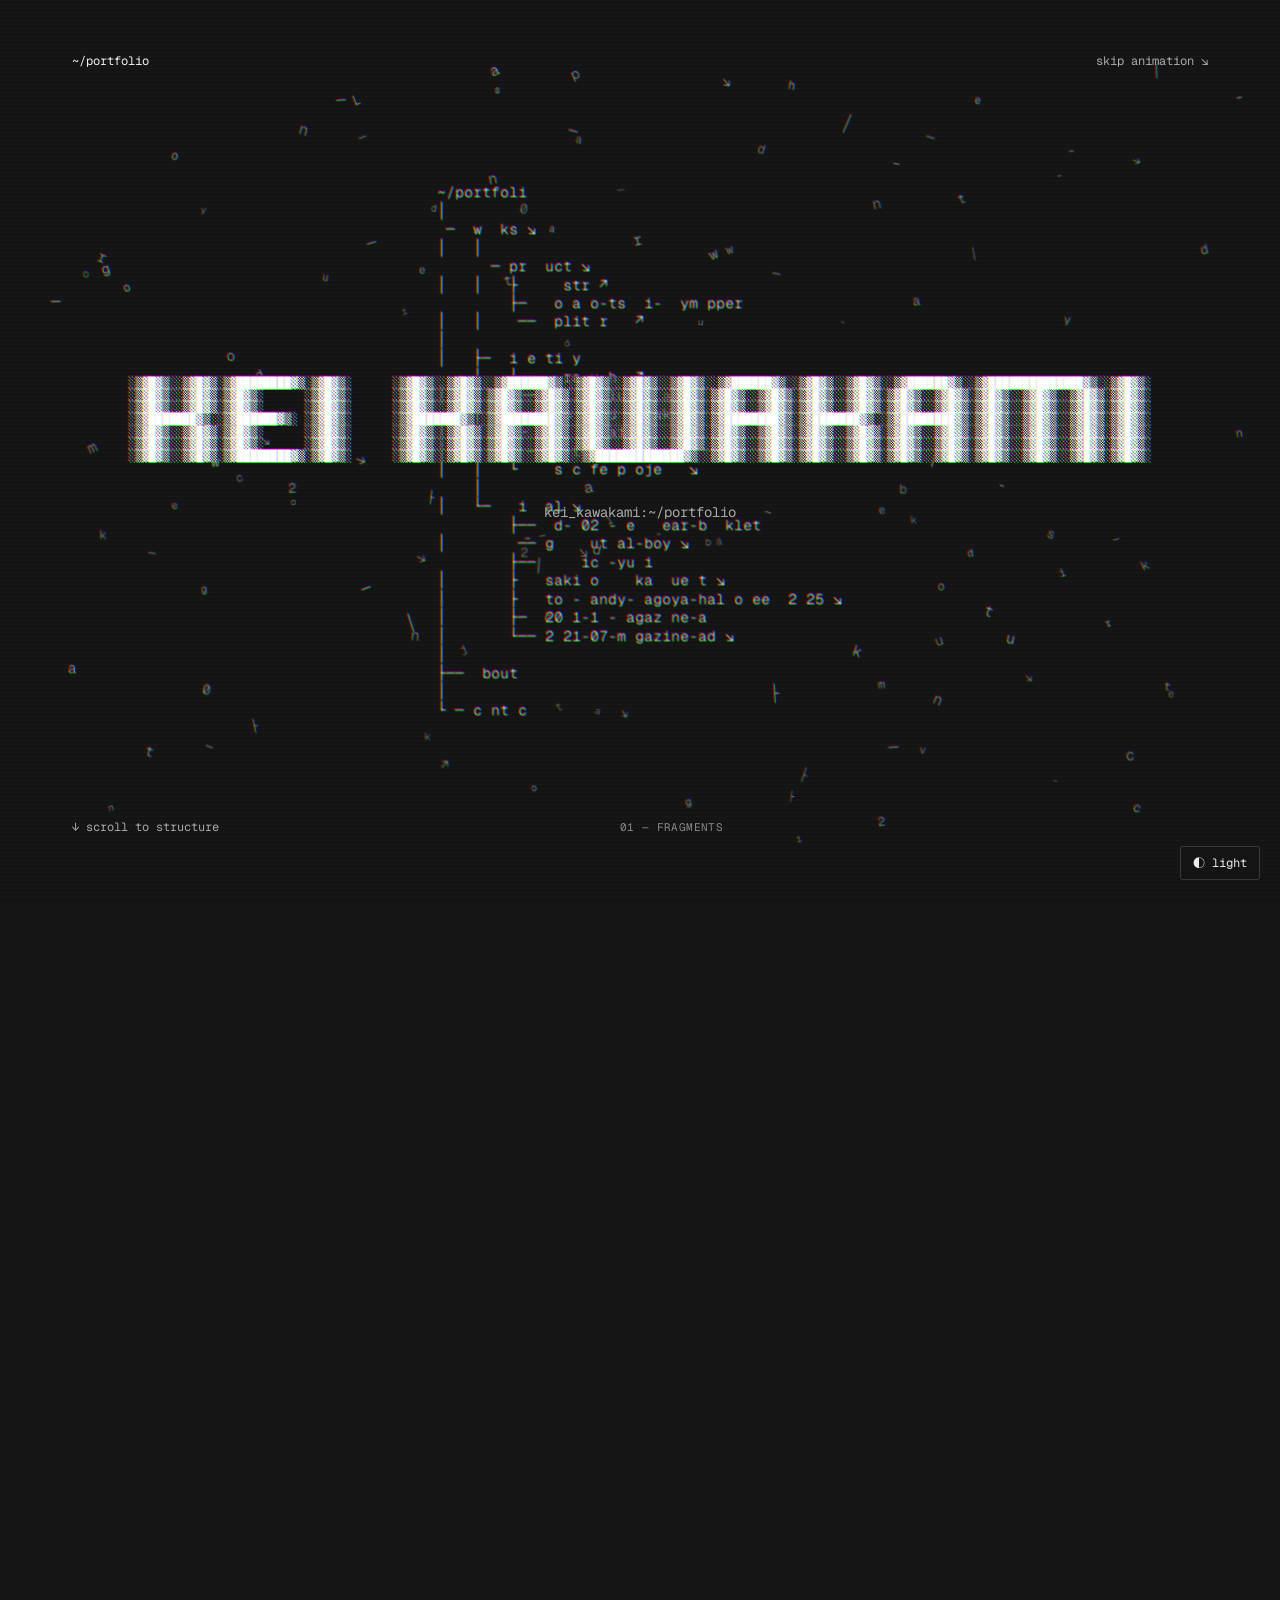
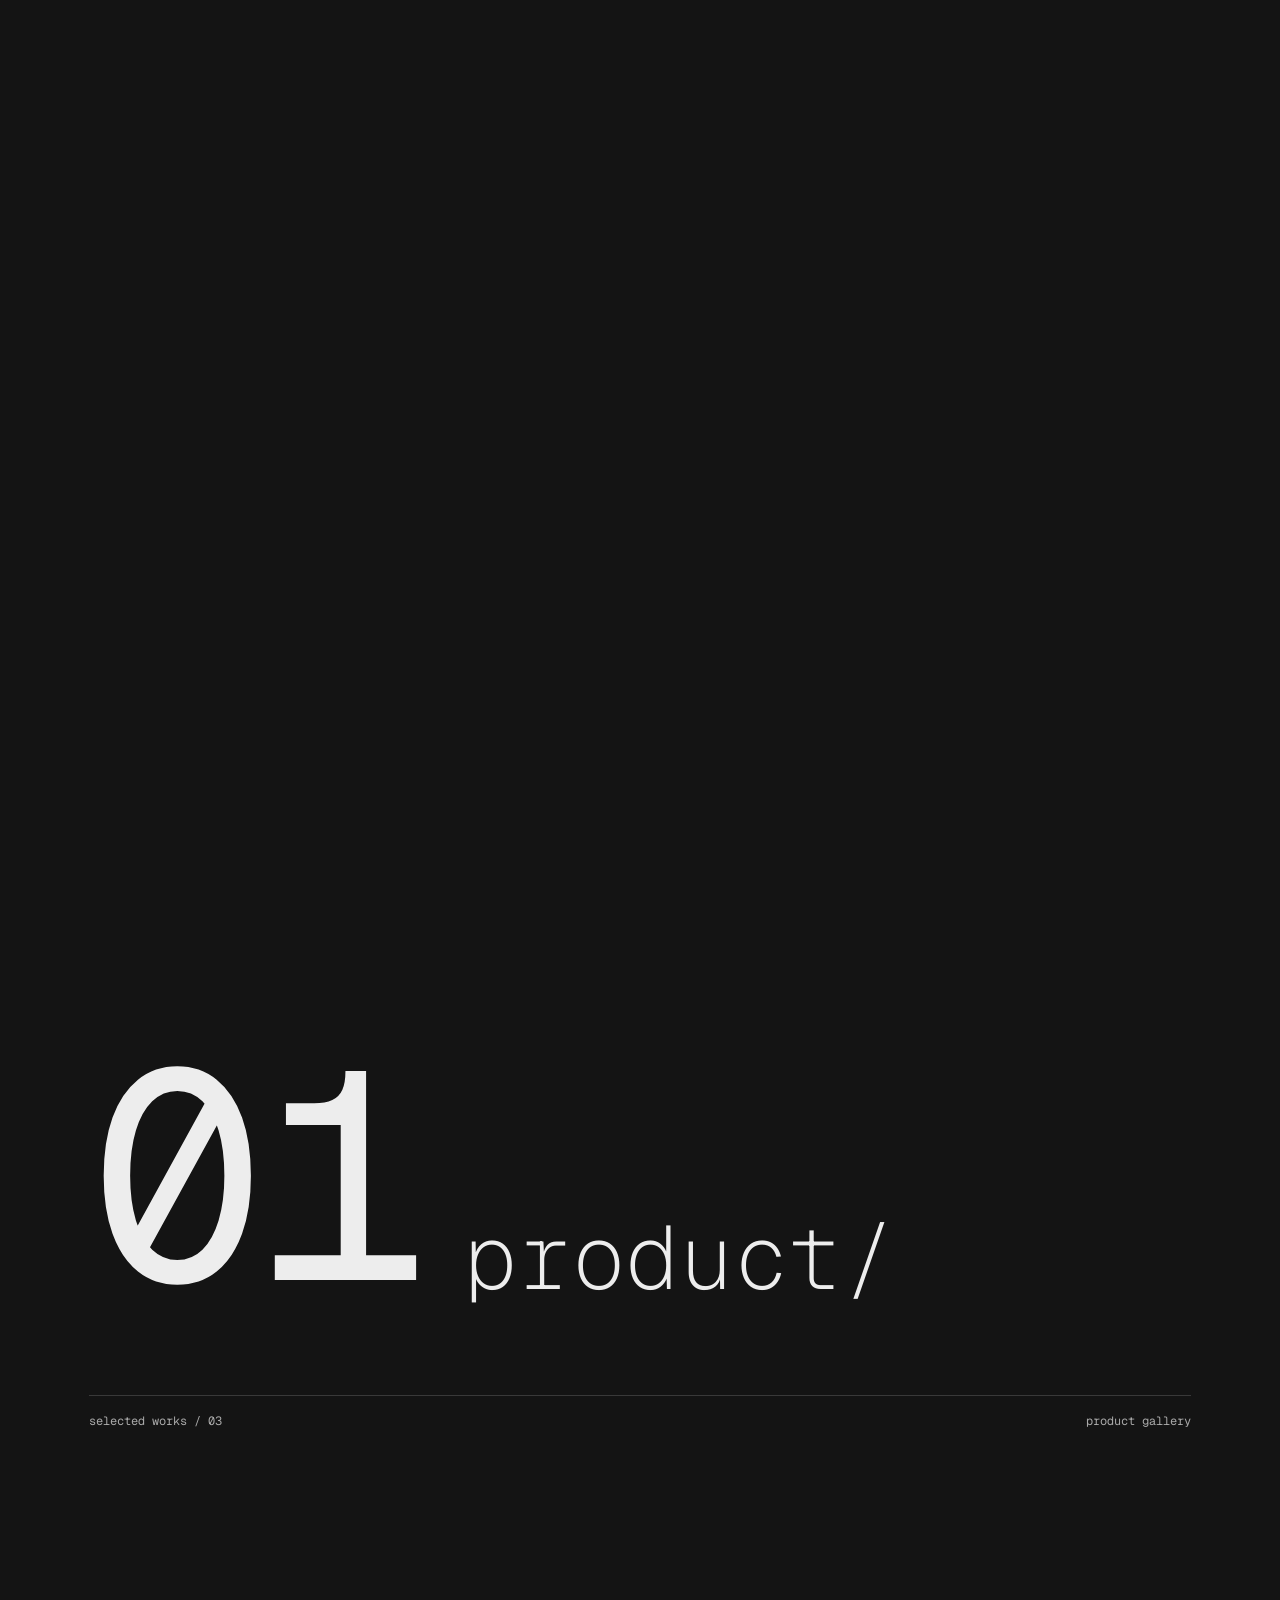
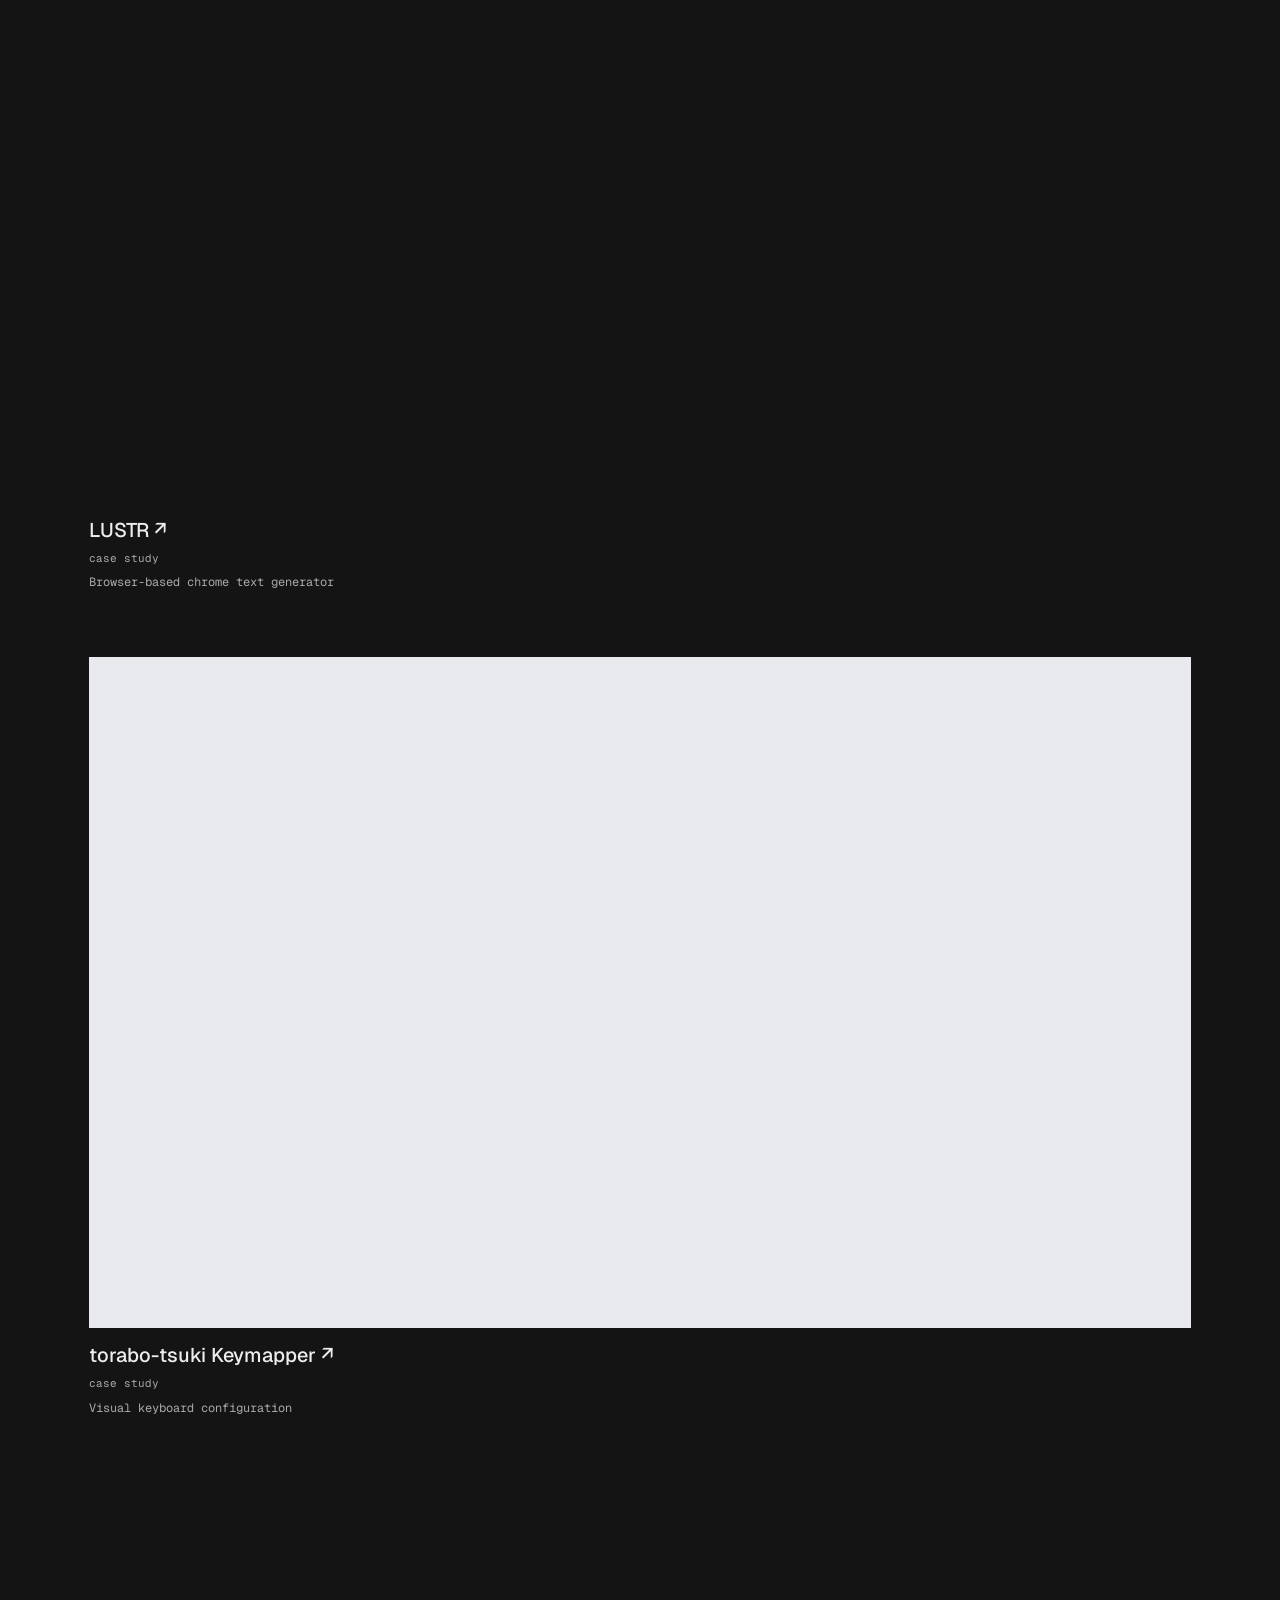
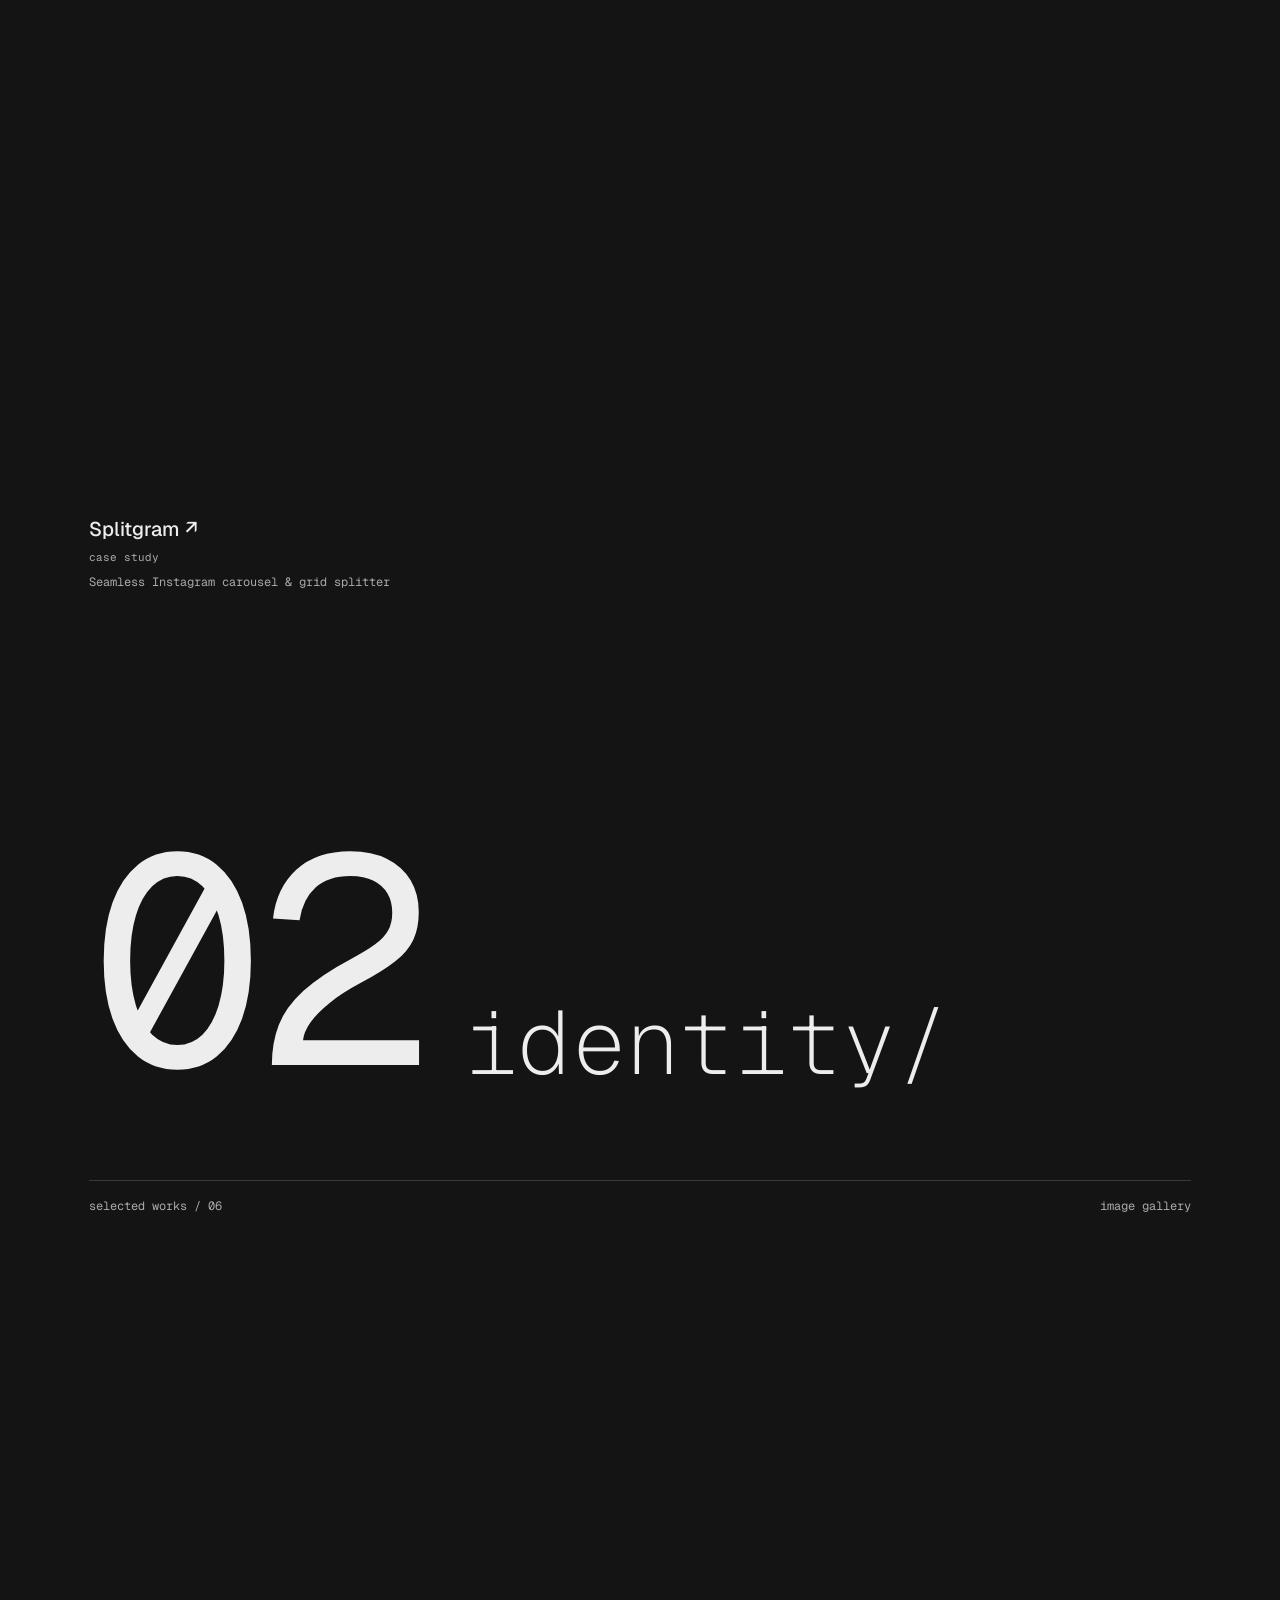
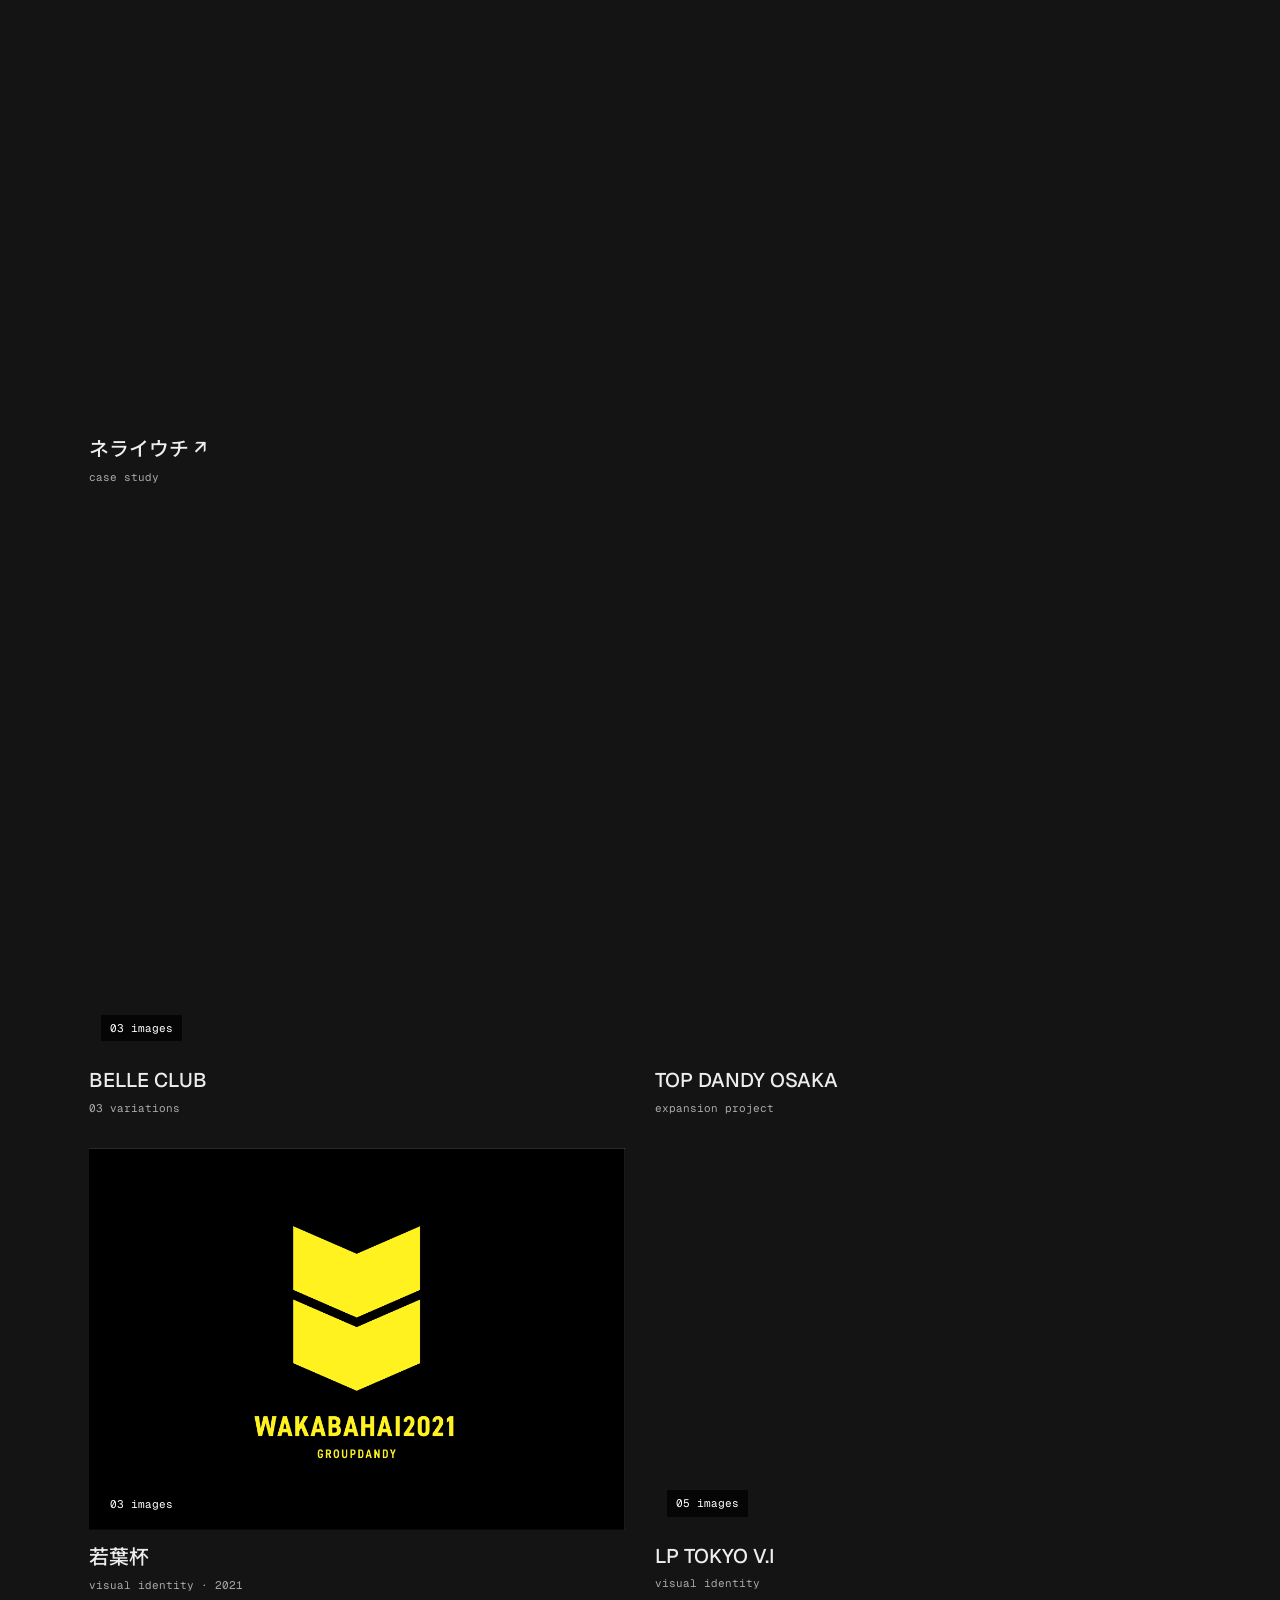
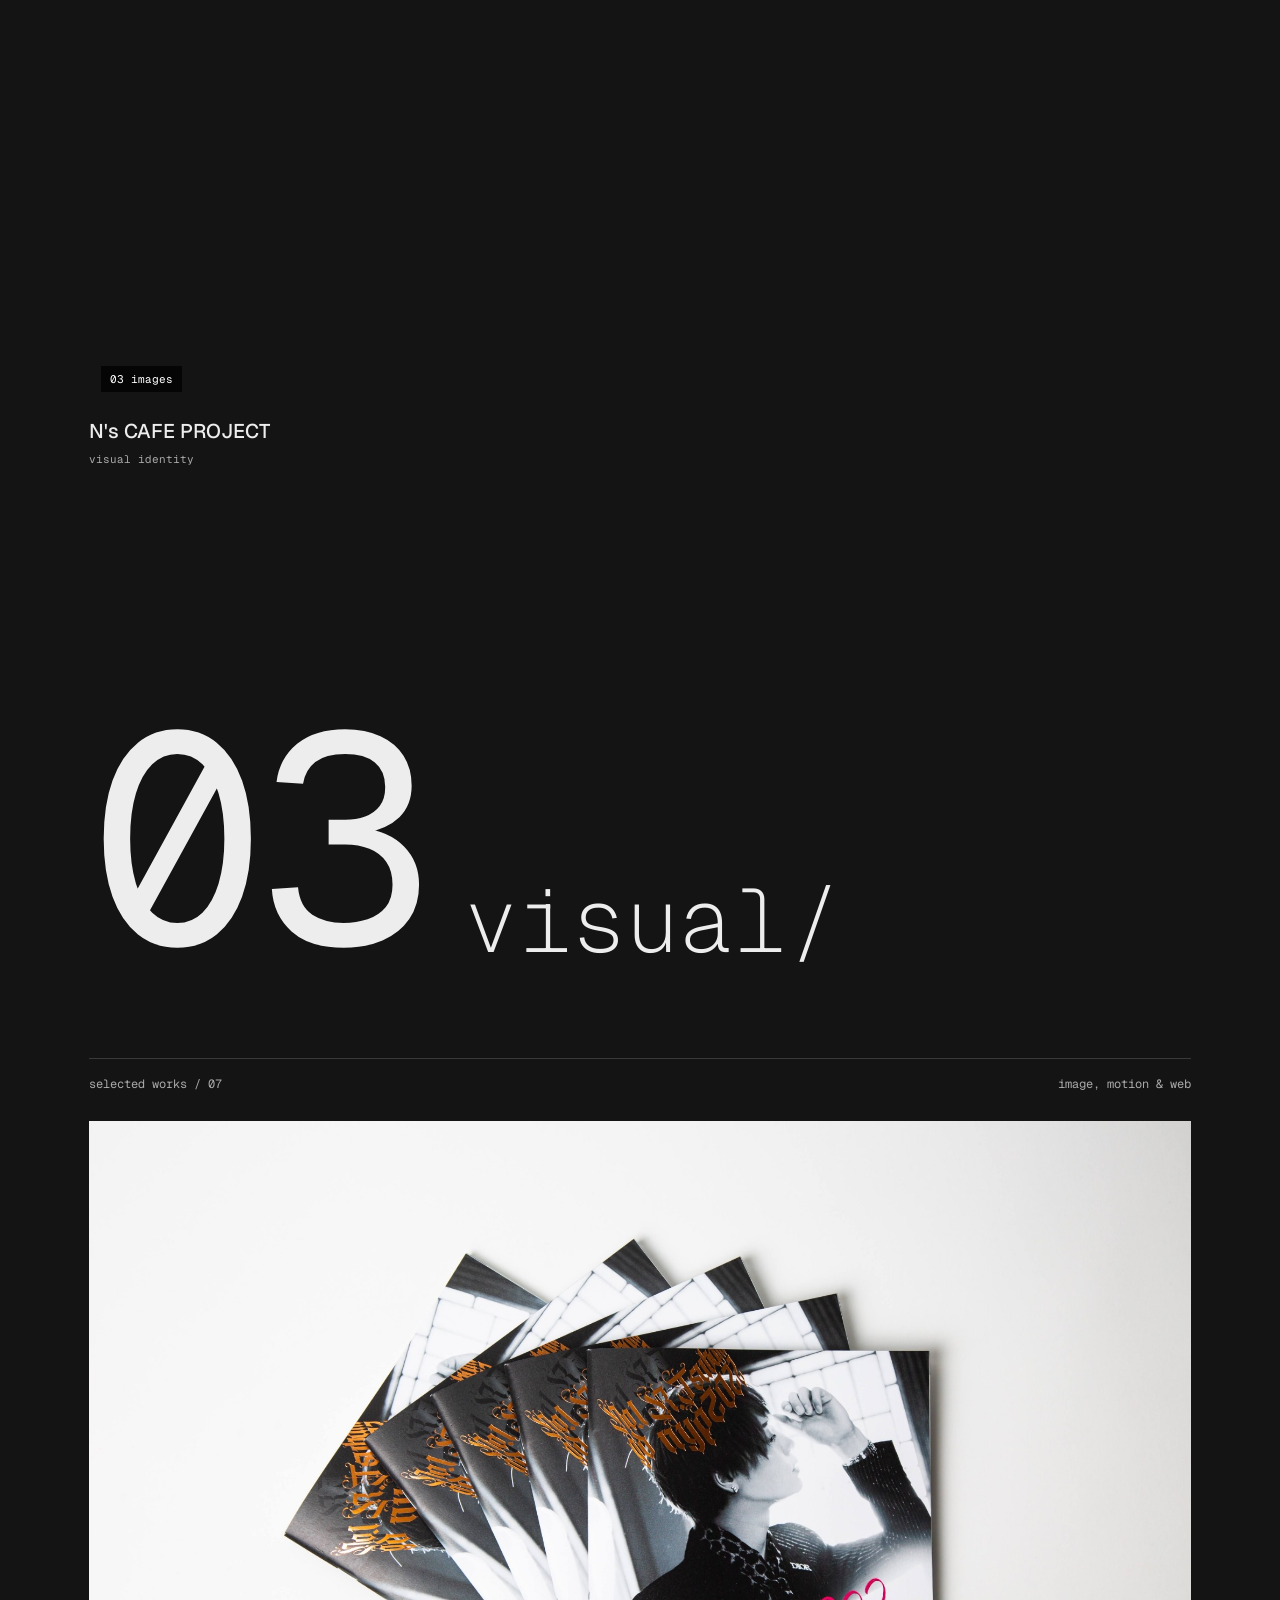
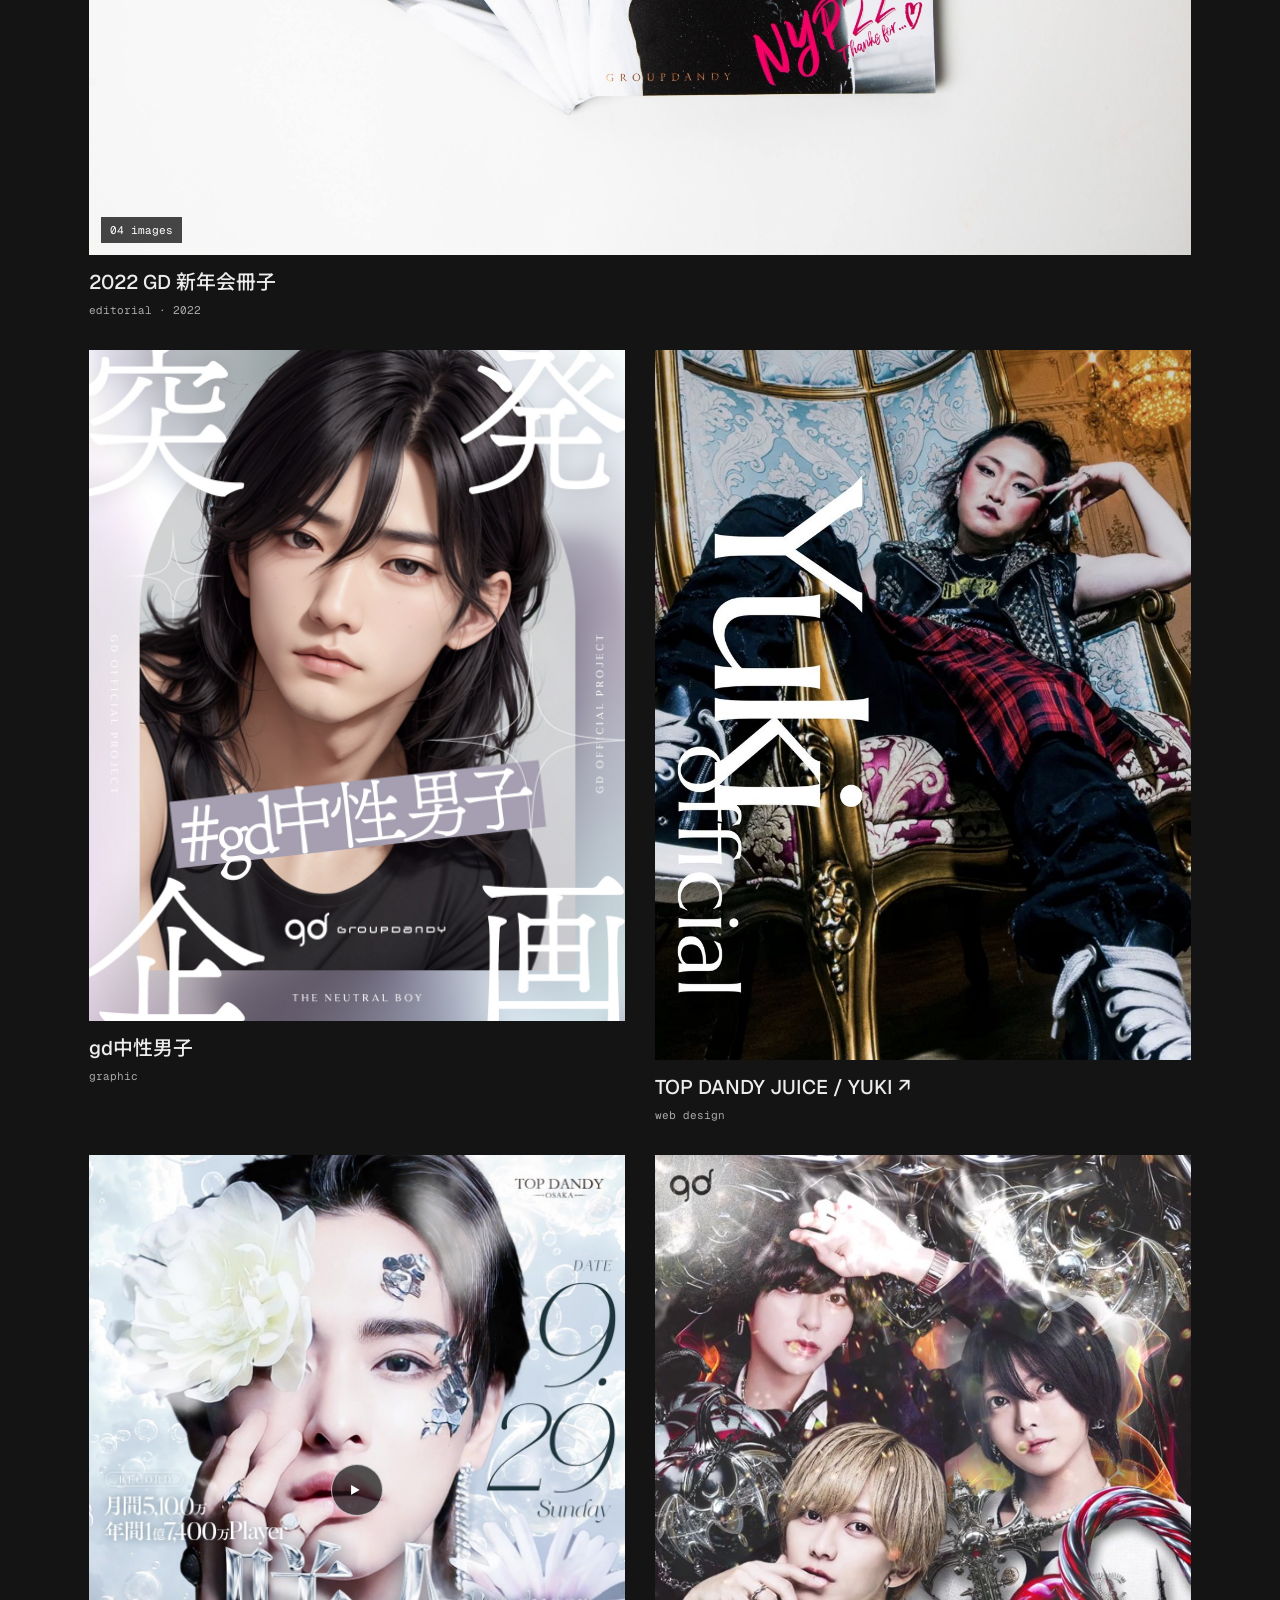
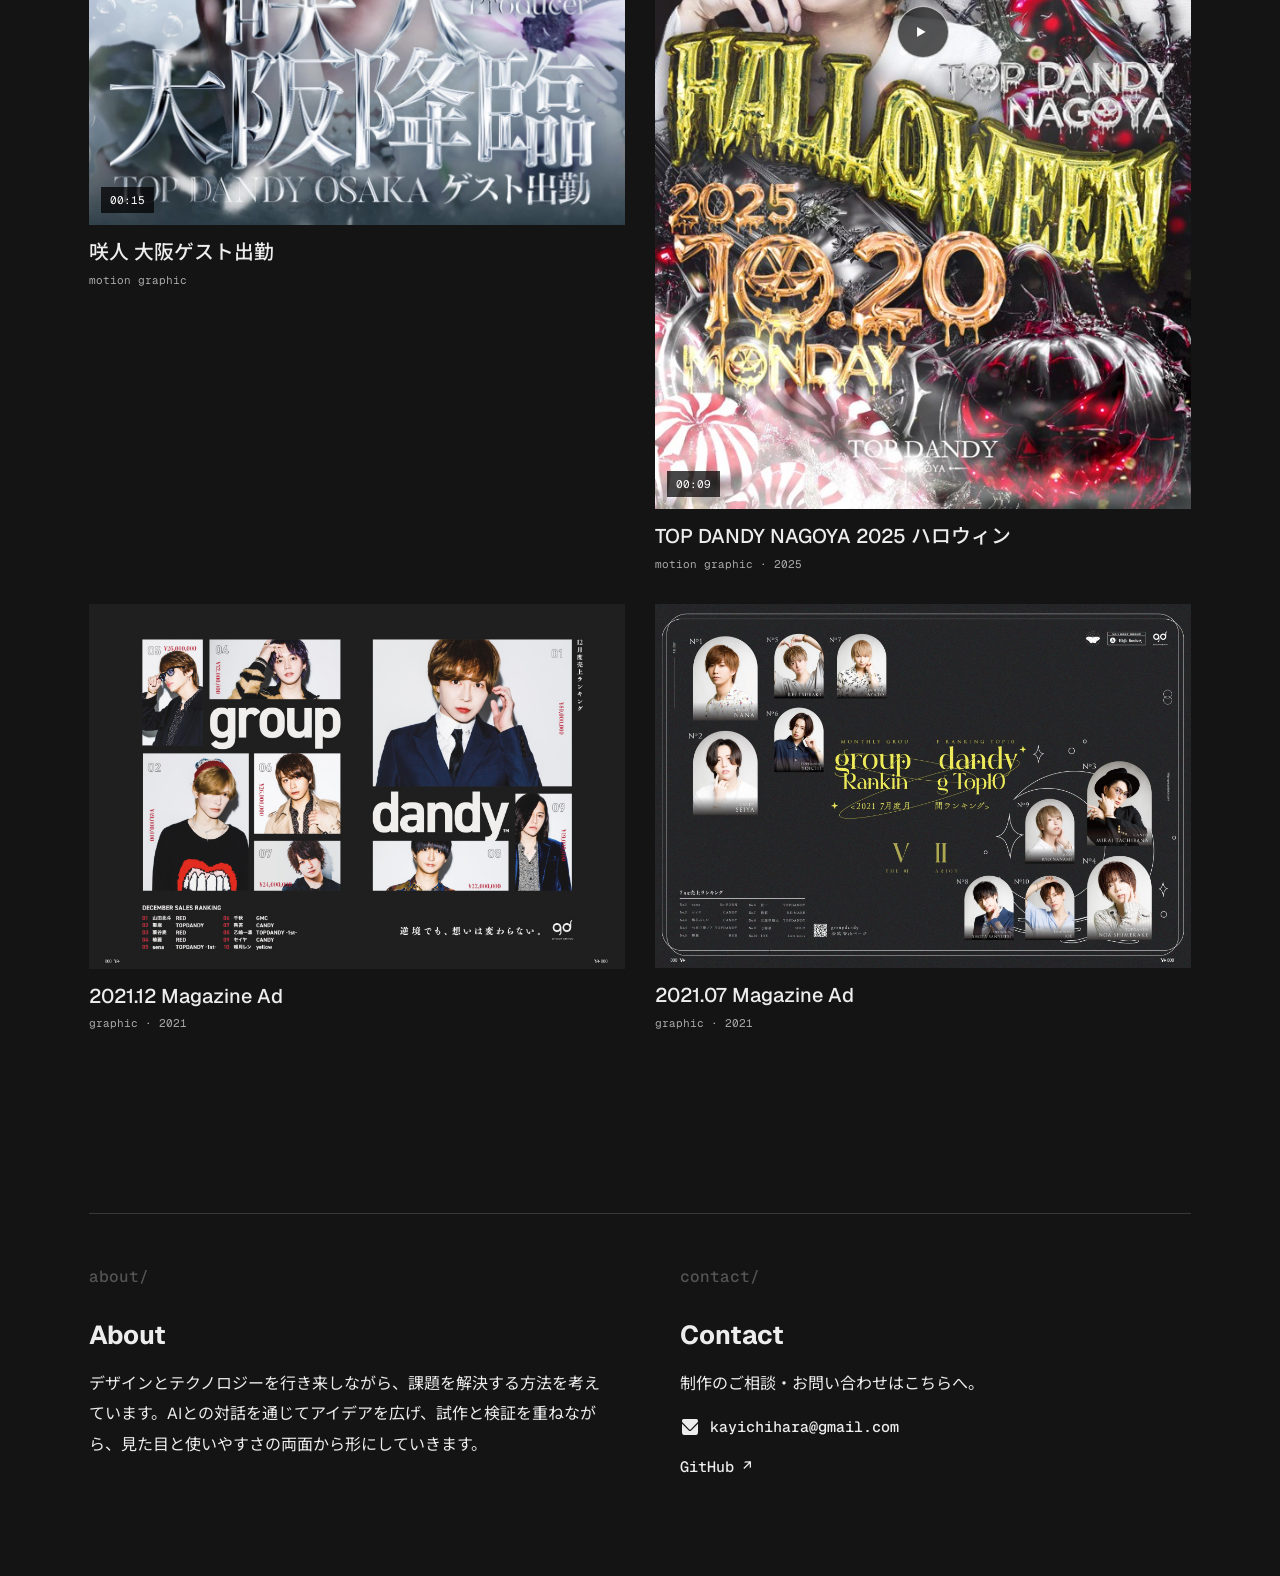
==== commit cdbbf30a: "Add contact email and AI design statement, enlarge mobile tree and chart" ====
--- a/index.html
+++ b/index.html
@@ -1,5 +1,5 @@
 <!doctype html>
-<html lang="ja" class="portfolio-hide-scrollbars"><head><script src="theme.js?v=dark-default-20261104"></script><script>(function(){try{if(!window.matchMedia('(prefers-reduced-motion: reduce)').matches&&!sessionStorage.getItem('portfolio-loader-shown')){document.documentElement.classList.add('intro-active');window.__portfolioLoaderStart=performance.now();sessionStorage.setItem('portfolio-loader-shown','1');window.setTimeout(function(){document.documentElement.classList.remove('intro-active','intro-exit')},2500)}}catch(e){}})();</script><meta charset="utf-8"><meta name="viewport" content="width=device-width, initial-scale=1"><meta name="theme-color" content="#141414"><title>Kei Kawakami — Design Portfolio</title><meta name="description" content="Product, UX, identity and visual design portfolio."><link rel="stylesheet" href="style.css?v=scanlines-behind-art-20261104"><link rel="icon" type="image/svg+xml" href="favicon.svg?v=pixel-k-20261103"></head>
+<html lang="ja" class="portfolio-hide-scrollbars"><head><script src="theme.js?v=dark-default-20261104"></script><script>(function(){try{if(!window.matchMedia('(prefers-reduced-motion: reduce)').matches&&!sessionStorage.getItem('portfolio-loader-shown')){document.documentElement.classList.add('intro-active');window.__portfolioLoaderStart=performance.now();sessionStorage.setItem('portfolio-loader-shown','1');window.setTimeout(function(){document.documentElement.classList.remove('intro-active','intro-exit')},2500)}}catch(e){}})();</script><meta charset="utf-8"><meta name="viewport" content="width=device-width, initial-scale=1"><meta name="theme-color" content="#141414"><title>Kei Kawakami — Design Portfolio</title><meta name="description" content="Product, UX, identity and visual design portfolio."><link rel="stylesheet" href="style.css?v=contact-chart-tree-20261106"><link rel="icon" type="image/svg+xml" href="favicon.svg?v=pixel-k-20261103"></head>
 <body><div id="site-loader" class="site-loader" role="status" aria-label="Portfolio loading" aria-live="polite"><div class="loader-content"><div class="loader-dots" aria-hidden="true"><span></span><span></span><span></span><span></span><span></span><span></span><span></span><span></span><span></span><span></span></div><p class="loader-line">&gt; <span data-loader-status>loading portfolio</span><span class="loader-cursor" aria-hidden="true">_</span></p></div></div>
 <span class="scroll-path" id="scroll-path" aria-label="現在のパス" style="position:fixed;display:block">~/portfolio</span>
 <section class="portfolio-entry" id="portfolio-entry" aria-labelledby="entry-title">
@@ -151,7 +151,7 @@
 </div></div>
 </section>
 </div>
-<div class="home-after"><section id="about"><p class="section-id">about/</p><h2>About</h2><p>情報を整理し、使いやすい体験に落とし込むことを大切にしています。ビジュアルデザインからプロダクトづくりまで、設計と実装の両面に取り組んでいます。</p></section><section id="contact"><p class="section-id">contact/</p><h2>Contact</h2><p>作品や開発については、GitHubからもご覧いただけます。</p><a href="https://github.com/kei0001" target="_blank" rel="noopener noreferrer">GitHub ↗</a></section></div>
+<div class="home-after"><section id="about"><p class="section-id">about/</p><h2>About</h2><p>デザインとテクノロジーを行き来しながら、課題を解決する方法を考えています。AIとの対話を通じてアイデアを広げ、試作と検証を重ねながら、見た目と使いやすさの両面から形にしていきます。</p></section><section id="contact"><p class="section-id">contact/</p><h2>Contact</h2><p>制作のご相談・お問い合わせはこちらへ。</p><a class="contact-email" href="mailto:kayichihara@gmail.com"><svg class="mail-icon" viewBox="0 0 72 72" aria-hidden="true" focusable="false" data-glyph="Nerd Fonts nf-fa-envelope U+F0E0"><path fill="currentColor" d="M 6.789233 0  C 3.047232 0 0 4.04878 0 9.04065  C 0 11.853659 1.011681 14.569106 2.73032 16.227642  L 33.312341 46.829268  C 34.945658 48.390244 37.054342 48.390244 38.687659 46.829268  L 69.26968 16.227642  C 70.988319 14.569106 72 11.853659 72 9.04065  C 72 4.04878 69.03809 0 65.296089 0  L 6.789233 0  z M 0 21.00813  L 0 60.03252  C 0 66.699187 3.973591 72 8.971051 72  L 63.028949 72  C 68.026409 72 72 66.699187 72 60.03252  L 72 21.00813  L 41.417979 51.609756  C 38.224479 54.829268 33.775521 54.829268 30.582021 51.609756  L 0 21.00813  z "/></svg><span>kayichihara@gmail.com</span></a><a href="https://github.com/kei0001" target="_blank" rel="noopener noreferrer">GitHub ↗</a></section></div>
 <dialog class="gallery-dialog" id="gallery-dialog" aria-label="作品ビューア">
   <div class="gallery-viewer">
     <header class="gallery-viewer-header">
@@ -164,4 +164,4 @@
     <div class="gallery-viewer-content" aria-label="作品画像一覧"></div>
     <footer class="gallery-viewer-footer"><span>end of artwork /</span><button type="button" class="gallery-viewer-footer-close">close ×</button></footer>
   </div>
-</dialog></main><script src="main.js?v=tree-letter-haze-20261104" defer></script></body></html>+</dialog></main><script src="main.js?v=chart-zoom-20261106" defer></script></body></html>
--- a/style.css
+++ b/style.css
@@ -516,7 +516,7 @@
 @media(max-width:560px){.sg-demo-intro{font-size:clamp(12px,5cqi,18px);line-height:1.65}}
 
 /* Light-theme signal texture: quiet scanlines and short, localized glitches. */
-body::after{content:"";position:fixed;inset:0;z-index:0;pointer-events:none;background:repeating-linear-gradient(0deg,transparent 0 3px,rgba(20,20,20,.025) 3px 4px);opacity:.55}
+body::after{content:"";position:fixed;inset:0;z-index:0;pointer-events:none;background:repeating-linear-gradient(0deg,transparent 0 3px,rgba(16,24,40,.025) 3px 4px);opacity:.55}
 .entry-ascii-wide{position:relative}
 .entry-ascii-wide::after{content:attr(data-glitch);position:absolute;inset:0;white-space:pre;pointer-events:none;opacity:0;color:var(--ink);text-shadow:-2px 0 rgba(255,0,0,.5),0 1px rgba(0,180,0,.35),2px 0 rgba(0,0,255,.5);clip-path:inset(35% 0 48% 0)}
 @media(prefers-reduced-motion:no-preference){
@@ -548,7 +548,7 @@
 .theme-preview-toggle{position:fixed;right:20px;bottom:20px;z-index:60;background:var(--paper);color:var(--ink);border:1px solid var(--line);padding:7px 12px;font:12px/1.5 var(--mono);border-radius:2px}
 .theme-preview-toggle:hover{background:var(--panel)}
 [data-theme="dark"] .entry-ascii-wide,[data-theme="dark"] .entry-sticky:not(.is-complete) .entry-glyph:not(.space){filter:url(#rgb-light)}
-[data-theme="dark"] body::after{background:repeating-linear-gradient(0deg,transparent 0 3px,rgba(255,255,255,.035) 3px 4px)}
+[data-theme="dark"] body::after{background:repeating-linear-gradient(0deg,transparent 0 3px,rgba(210,228,255,.035) 3px 4px)}
 [data-theme="dark"] .gallery-caption small,[data-theme="dark"] .gallery-product-description,[data-theme="dark"] .entry-identity p{color:var(--secondary)}
 [data-theme="dark"] .flow-node{background:var(--panel);border-color:var(--line)}
 [data-theme="dark"] .work-entry:hover{background:var(--panel)}
@@ -567,3 +567,34 @@
 
 /* Place the artwork/content layer above the background scanlines. */
 body > main.site{position:relative;z-index:1}
+
+/* LUSTR usage chart: match the selected site theme. */
+.lustr-usage-chart .usage-dark{display:none}
+[data-theme="dark"] .lustr-usage-chart .usage-light{display:none}
+[data-theme="dark"] .lustr-usage-chart .usage-dark{display:block}
+
+/* Contact, readable mobile navigation, and a full-size chart viewer. */
+.contact-email{display:flex;align-items:center;gap:10px;width:fit-content;margin:18px 0 16px;overflow-wrap:anywhere}
+.mail-icon{width:20px;height:16px;flex:none}
+@media(max-width:560px){
+ .entry-prompt,.entry-scene .tree-nav,.entry-next-prompt{font-size:clamp(10px,2.9vw,13px);line-height:1.45}
+ .entry-scene .entry-tree-line{height:1.45em;line-height:1.45}
+ .entry-sticky.is-complete .entry-scene{max-height:calc(100svh - 150px);overflow-y:auto;overflow-x:hidden;scrollbar-width:none}
+}
+.chart-zoom{display:block;width:100%;padding:0;border:0;color:inherit;background:none;text-align:left;cursor:zoom-in}
+.chart-zoom-hint{display:block;margin-top:12px;font:400 12px/1.5 var(--mono);color:var(--secondary)}
+.chart-dialog{width:min(1280px,calc(100vw - 32px));max-width:none;max-height:calc(100dvh - 32px);padding:0;border:1px solid var(--line);color:var(--ink);background:var(--paper)}
+.chart-dialog::backdrop{background:#000b}
+.chart-dialog-header{display:flex;align-items:center;justify-content:space-between;gap:16px;padding:20px 24px;border-bottom:1px solid var(--line)}
+.chart-dialog-header h2{margin:0;font-size:18px;line-height:1.5}
+.chart-close{flex:none;min-height:44px;padding:8px;border:0;background:none;color:var(--ink);font:400 13px var(--mono)}
+.chart-scroll{overflow:auto;overscroll-behavior:contain;padding:20px 0}
+.chart-scroll picture{display:block;width:100%;min-width:1008px}
+.chart-scroll img{width:100%;height:auto;display:block}
+.chart-pan-note{display:none;margin:16px 20px 0;color:var(--secondary);font-size:13px}
+body:has(.chart-dialog[open]){overflow:hidden}
+@media(max-width:1050px){.chart-pan-note{display:block}}
+@media(max-width:560px){.chart-dialog{width:calc(100vw - 16px)}.chart-dialog-header{padding:12px 16px}.chart-dialog-header h2{font-size:15px}}
+
+.entry-sticky.is-complete .entry-scene::-webkit-scrollbar{display:none}
+@media(max-width:560px){.entry-scene{padding-right:8px;box-sizing:content-box}}
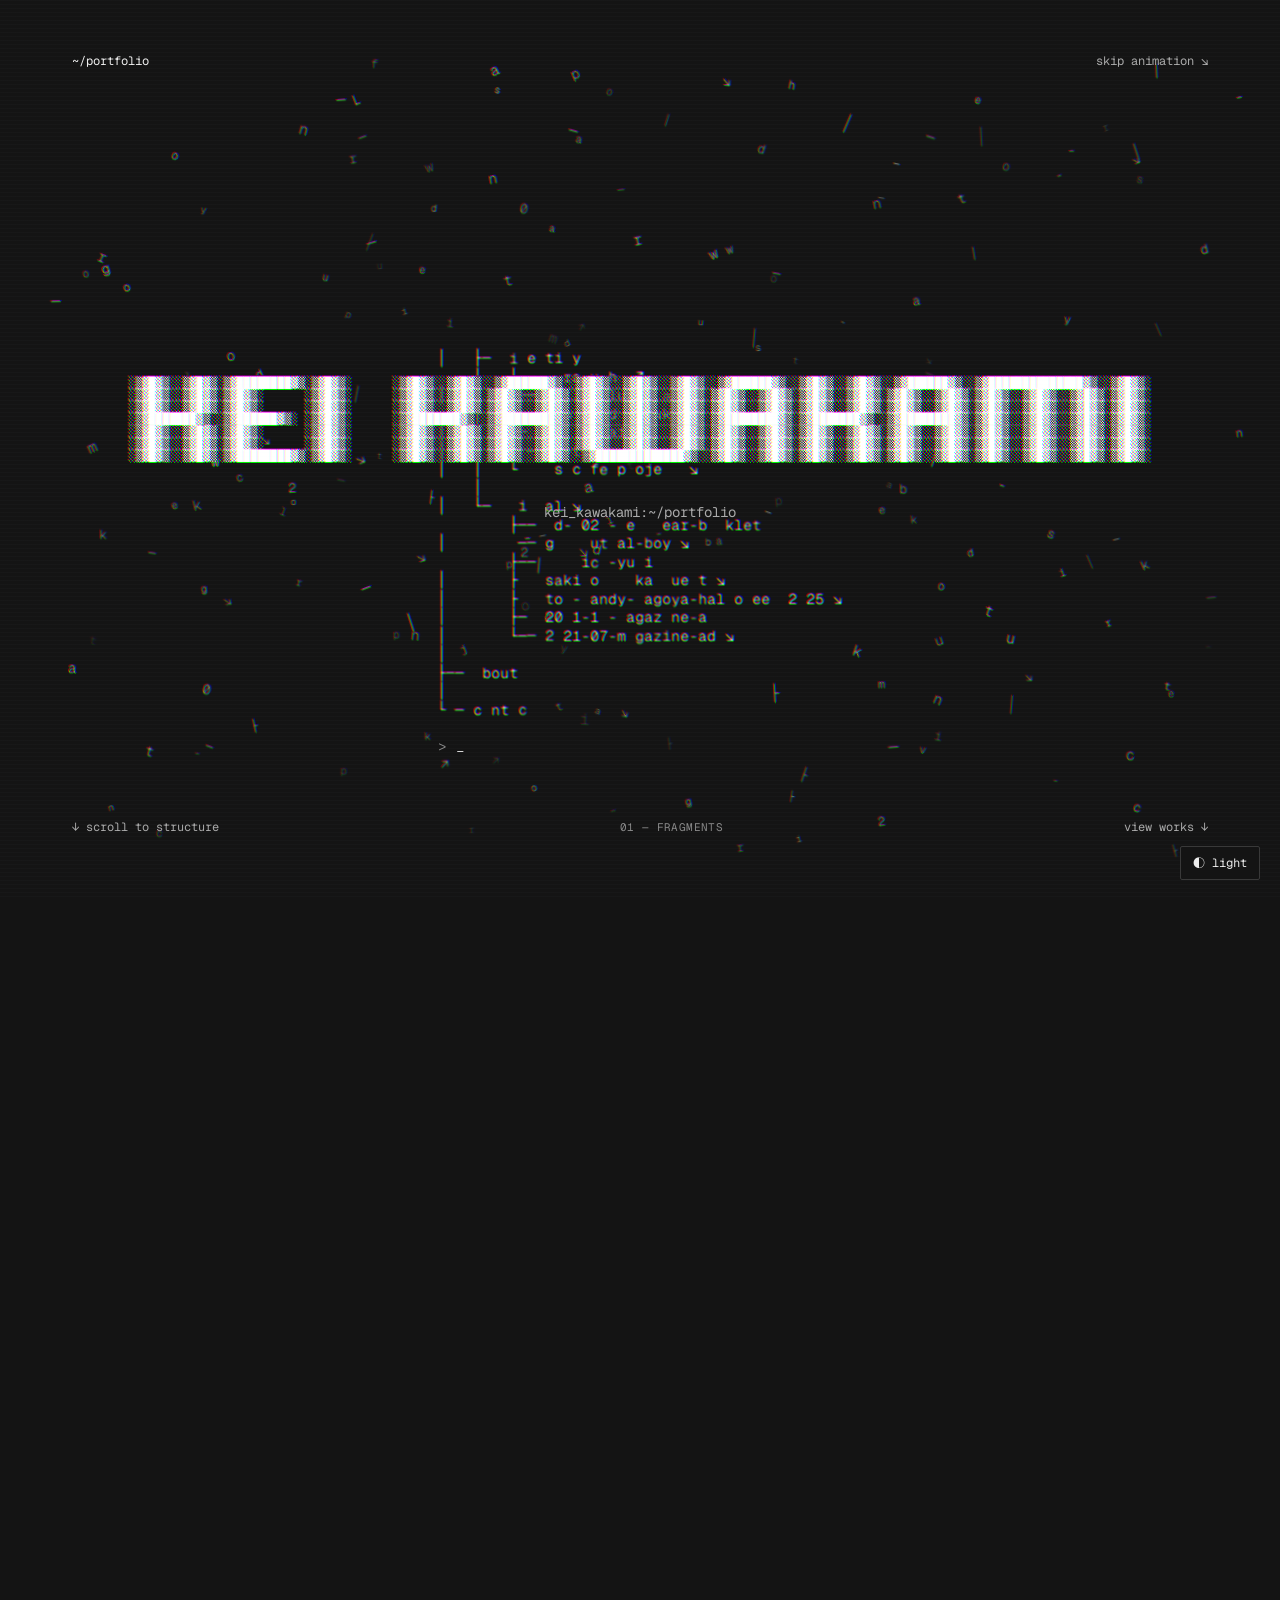
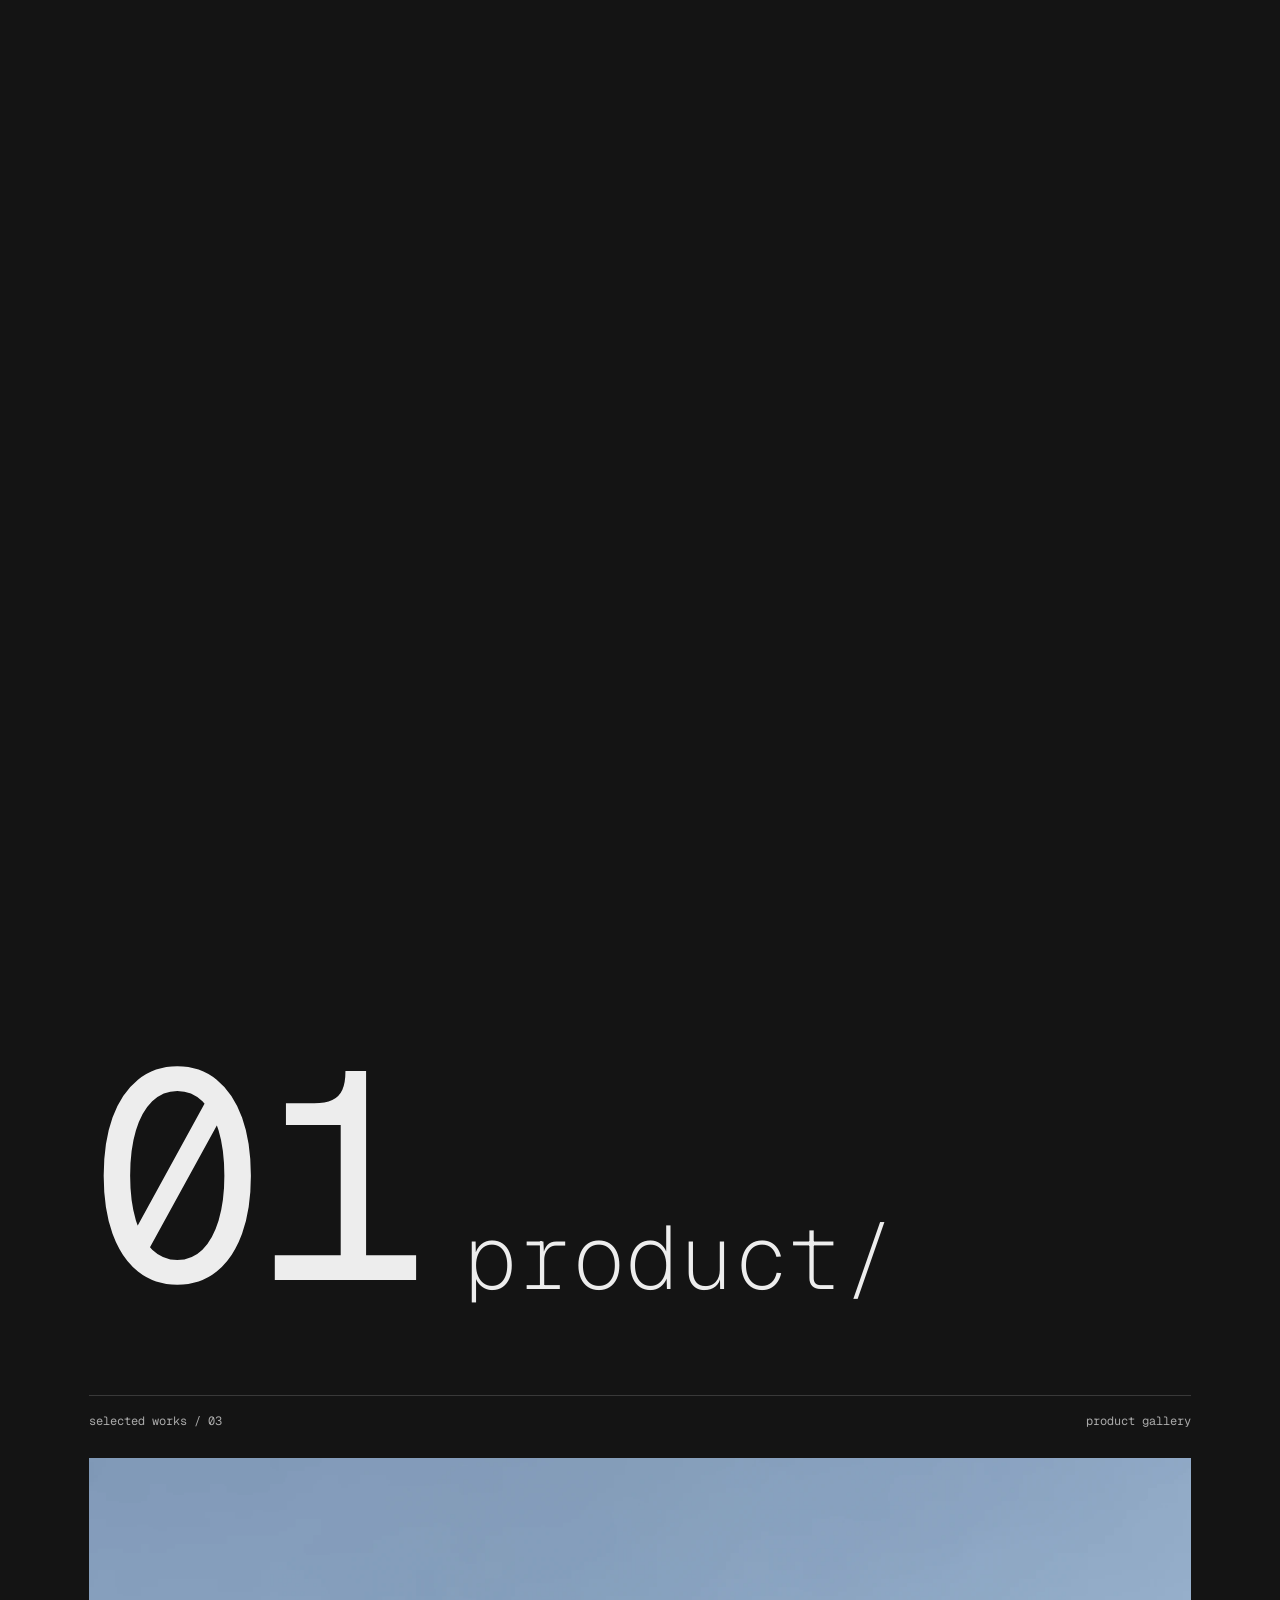
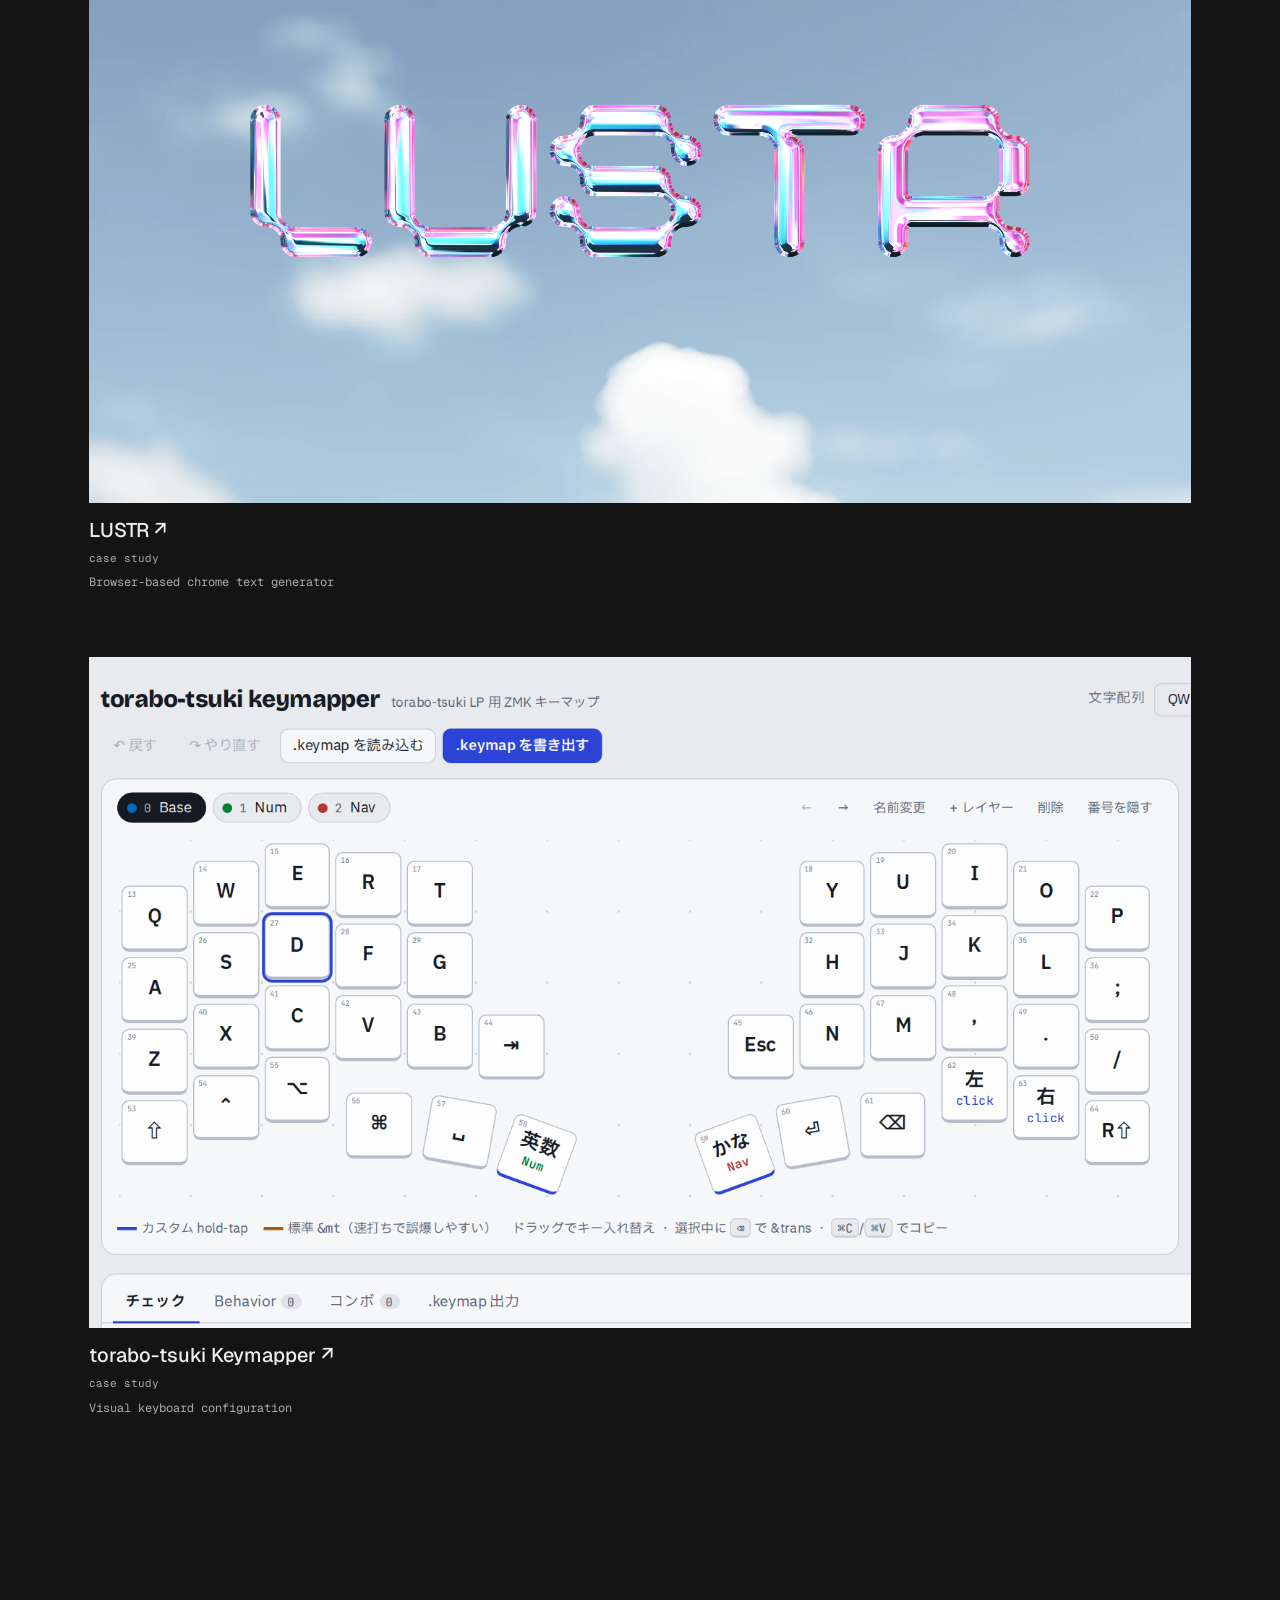
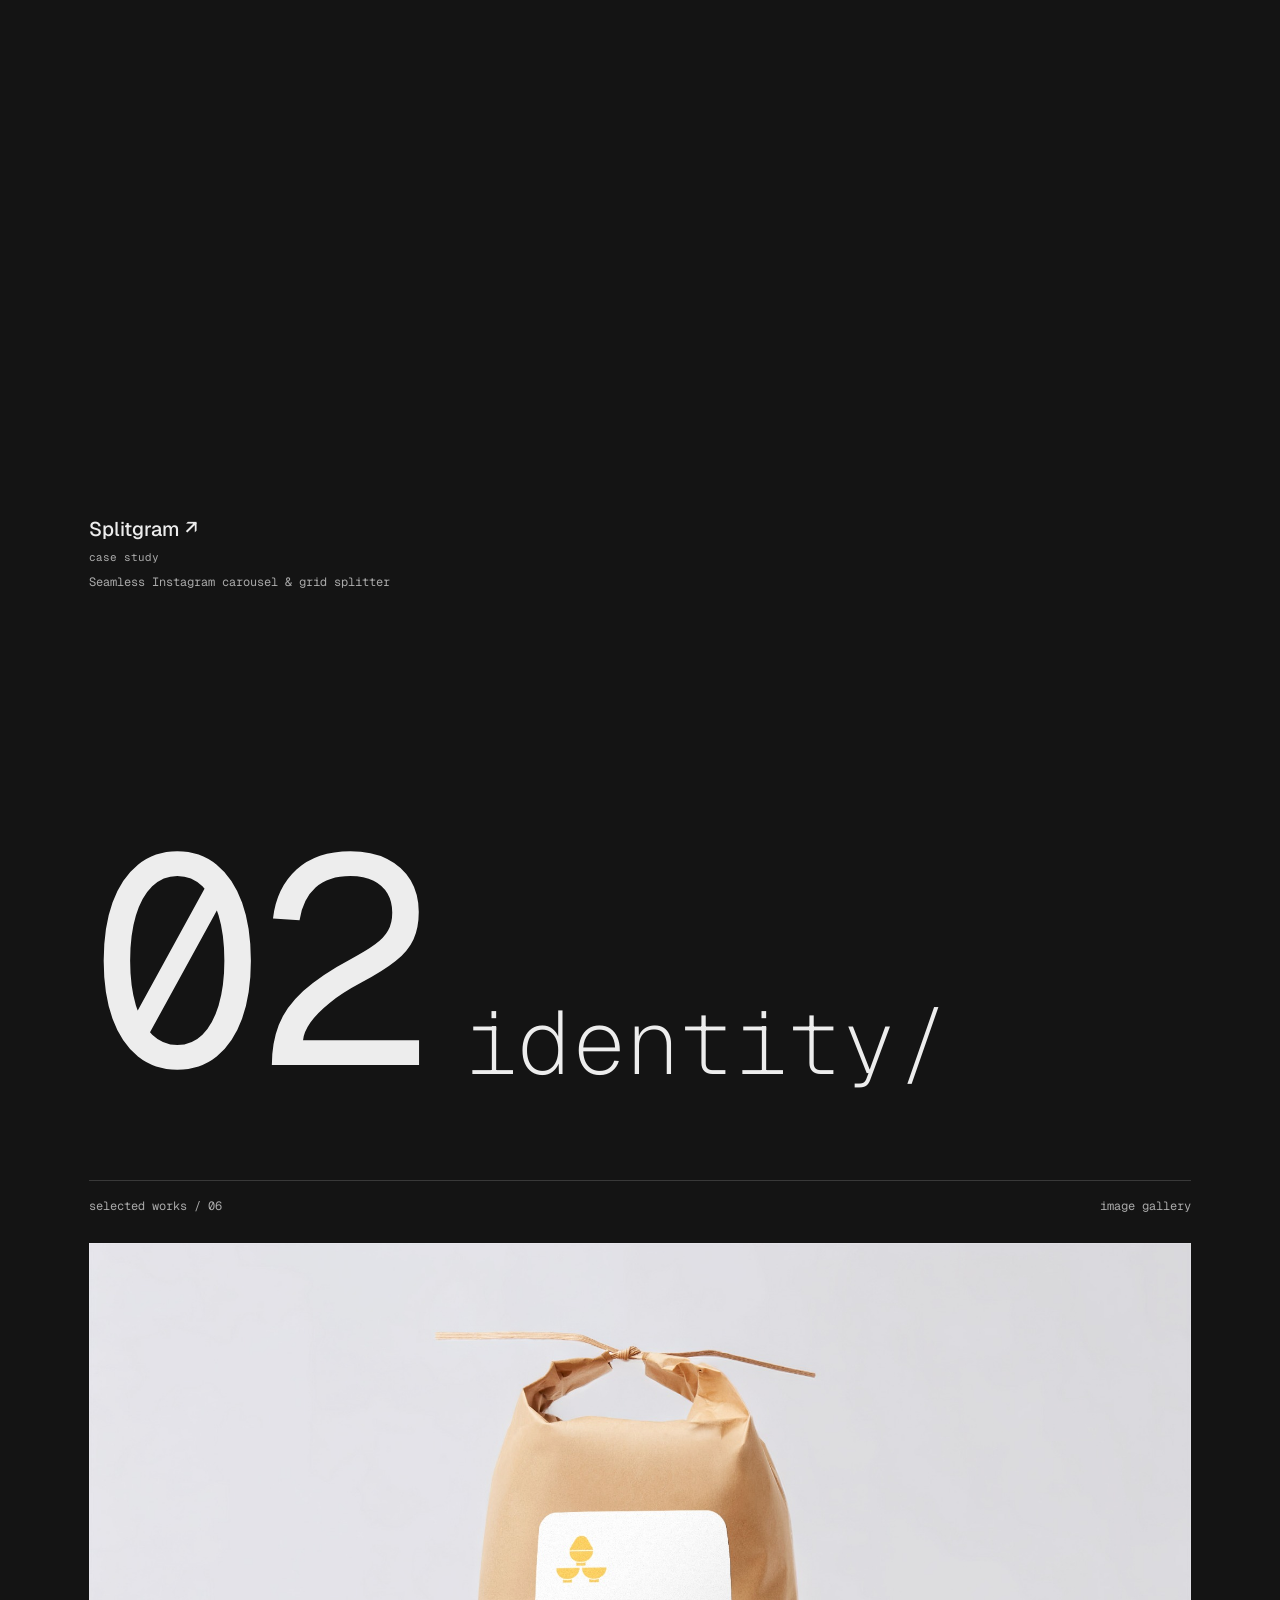
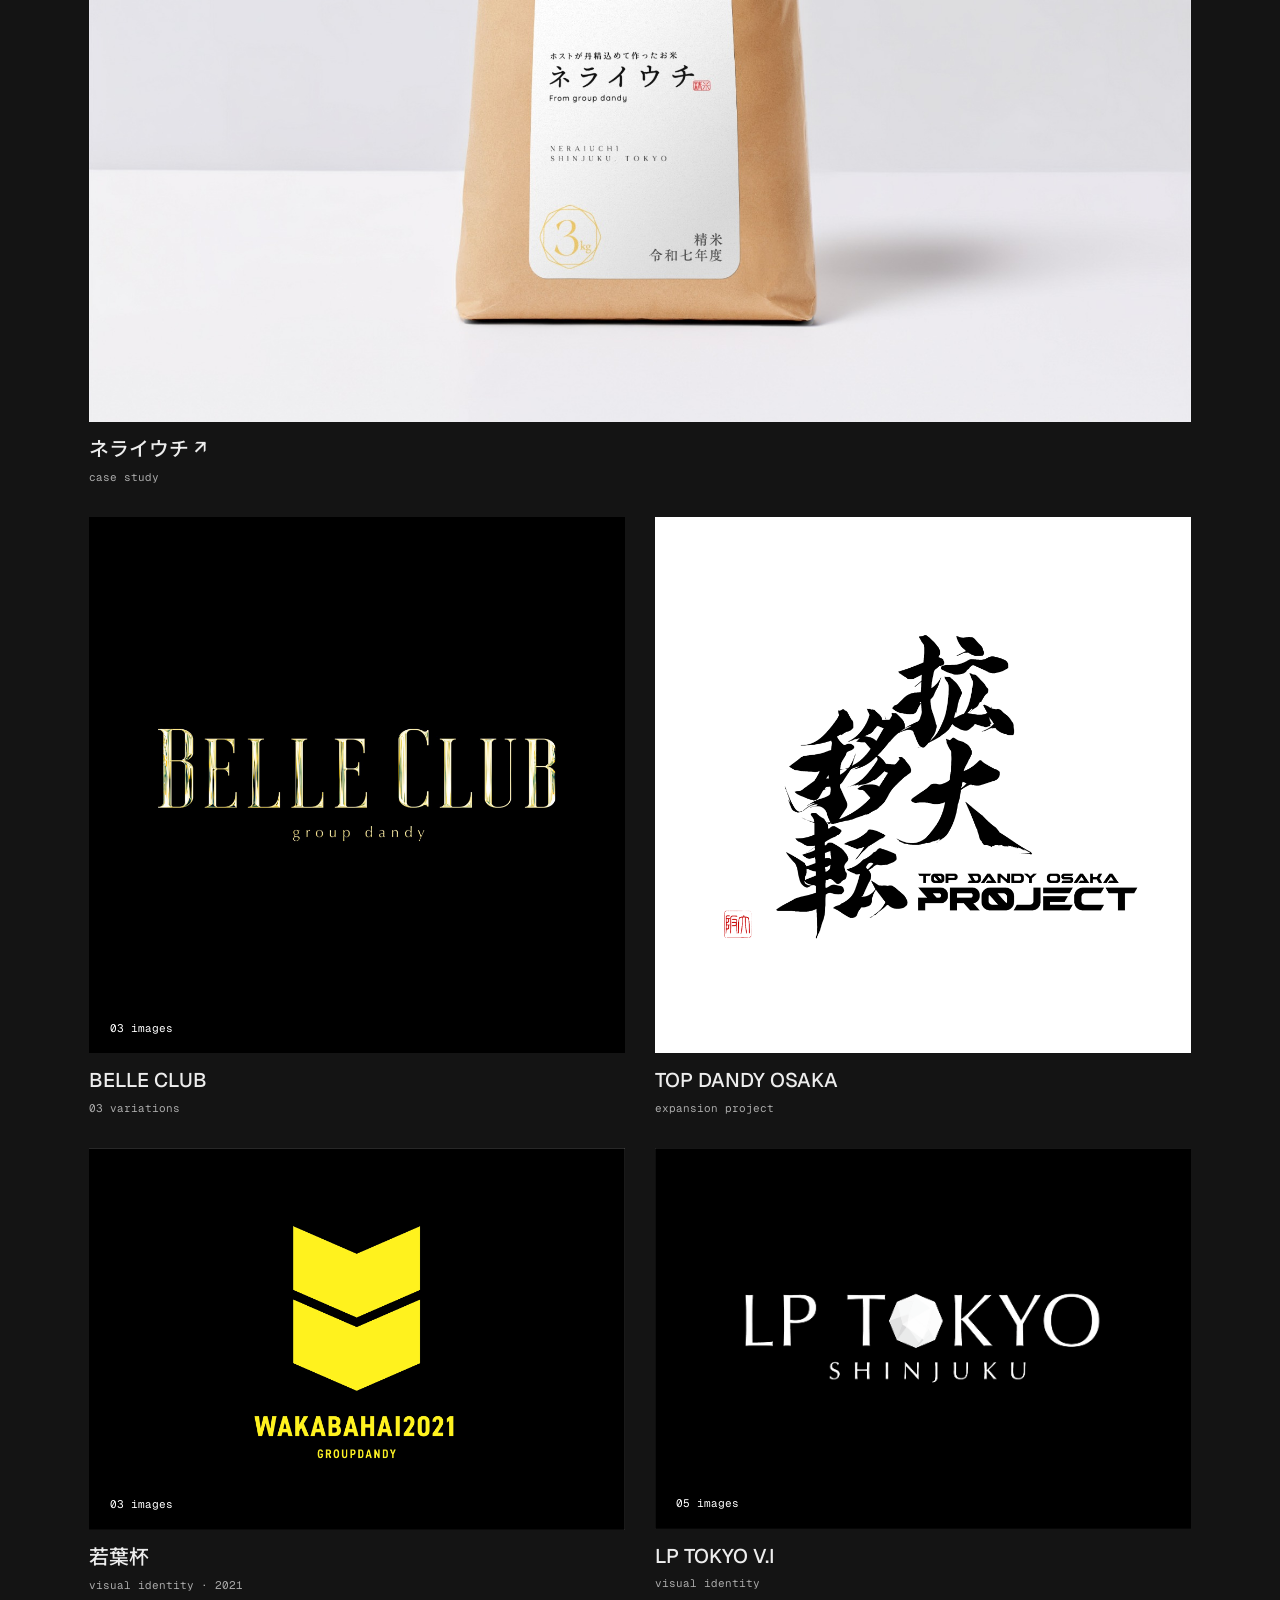
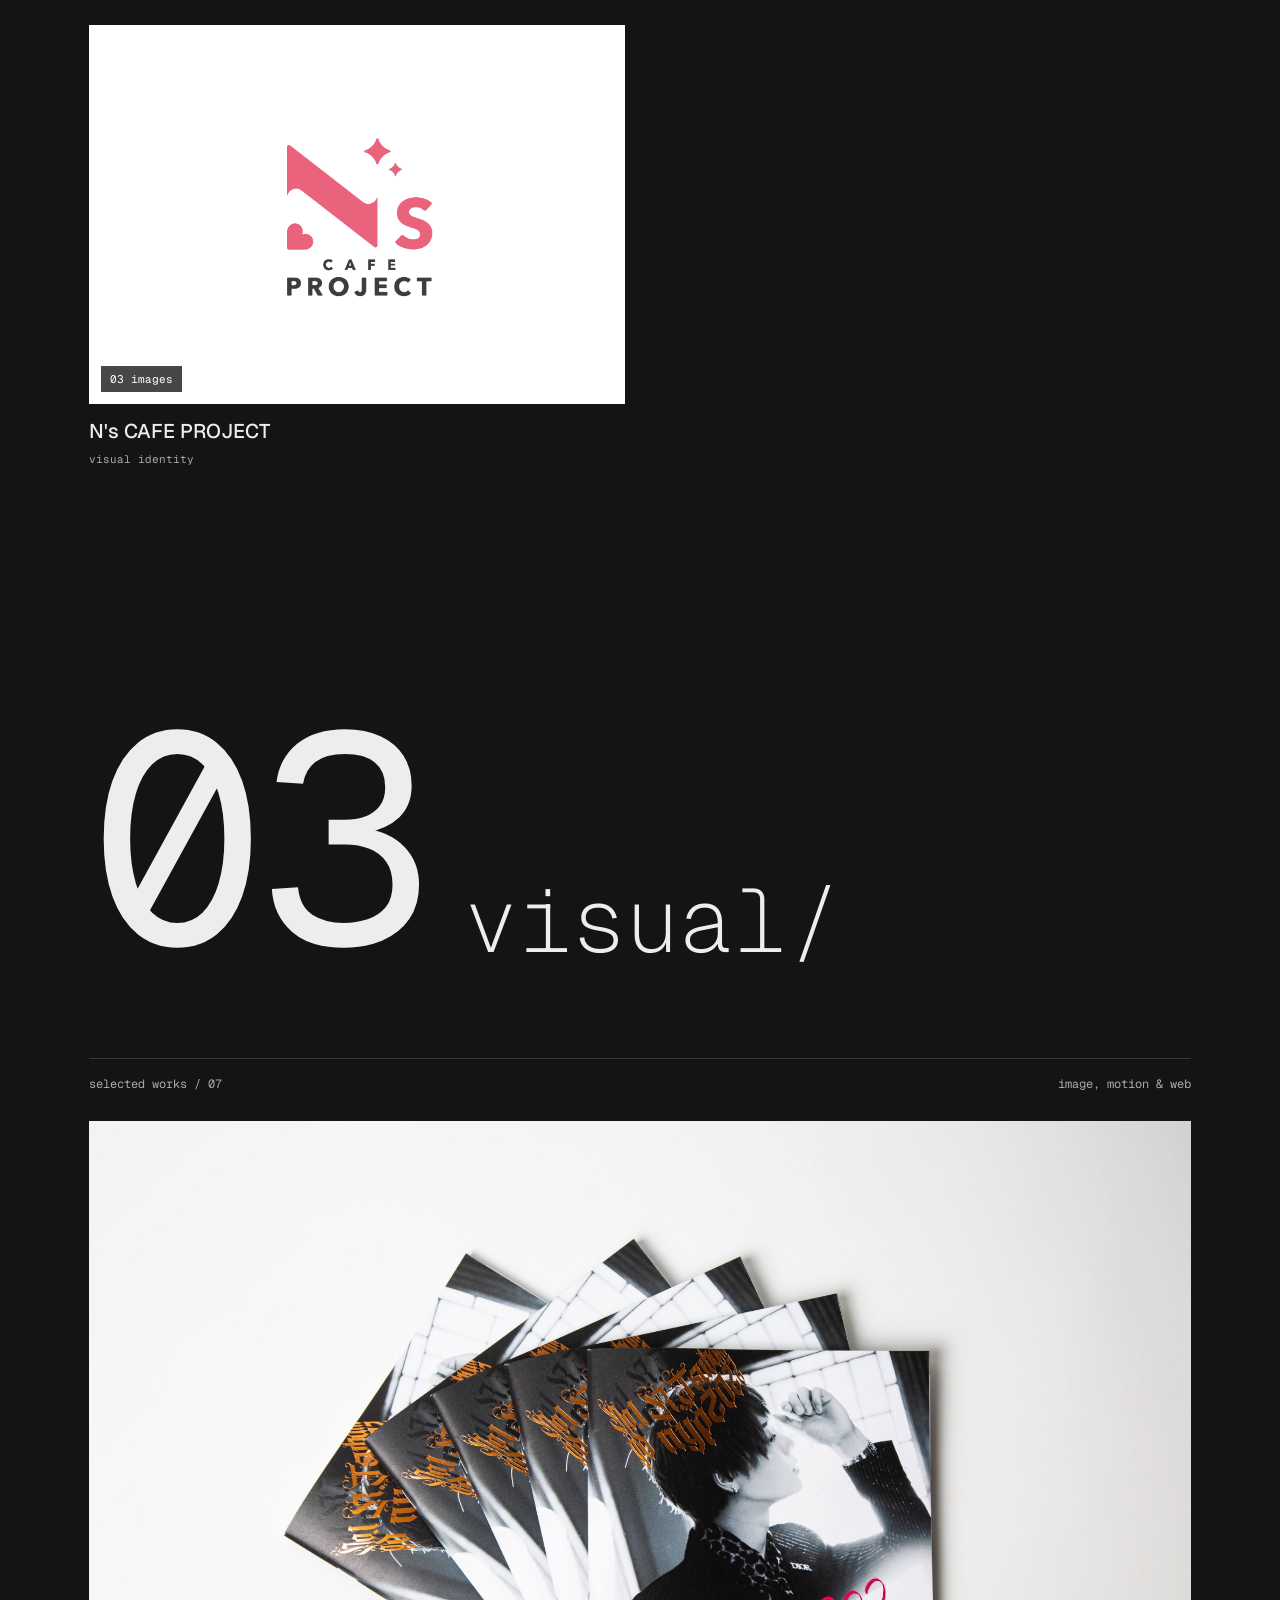
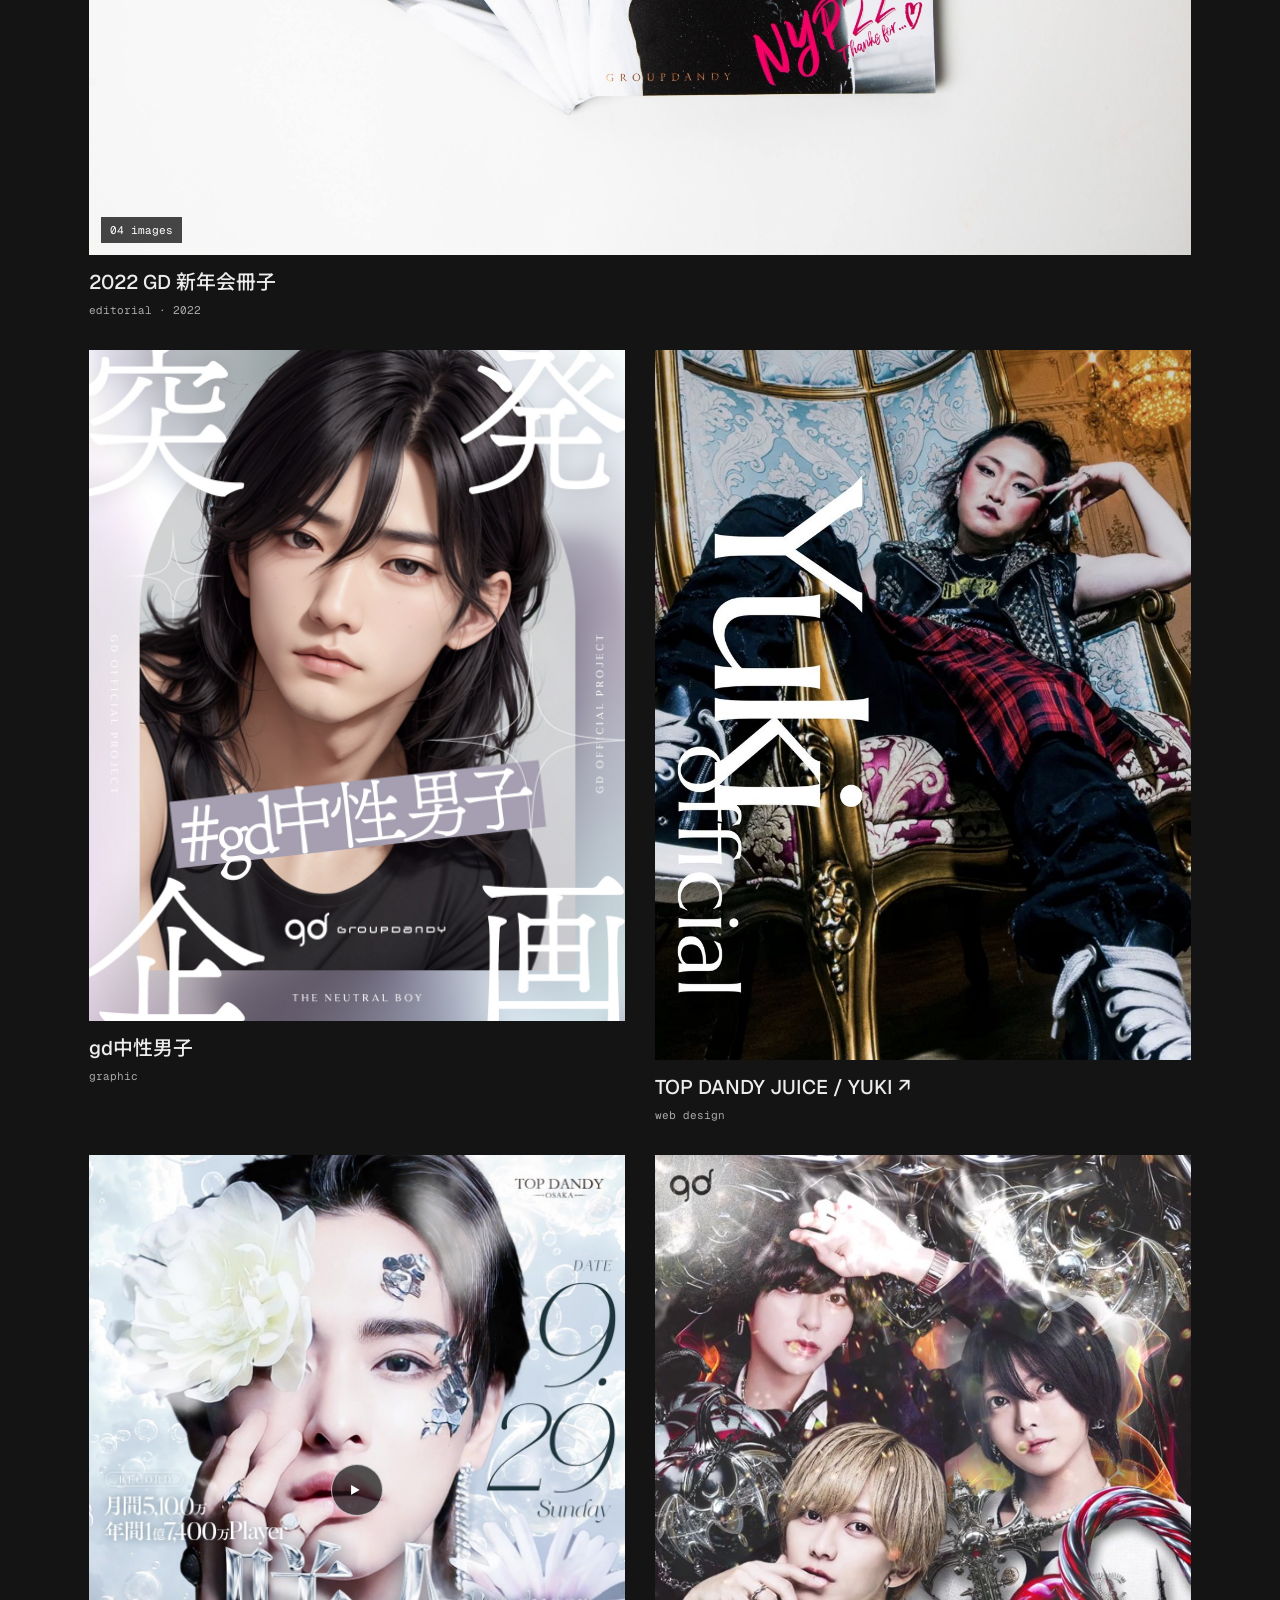
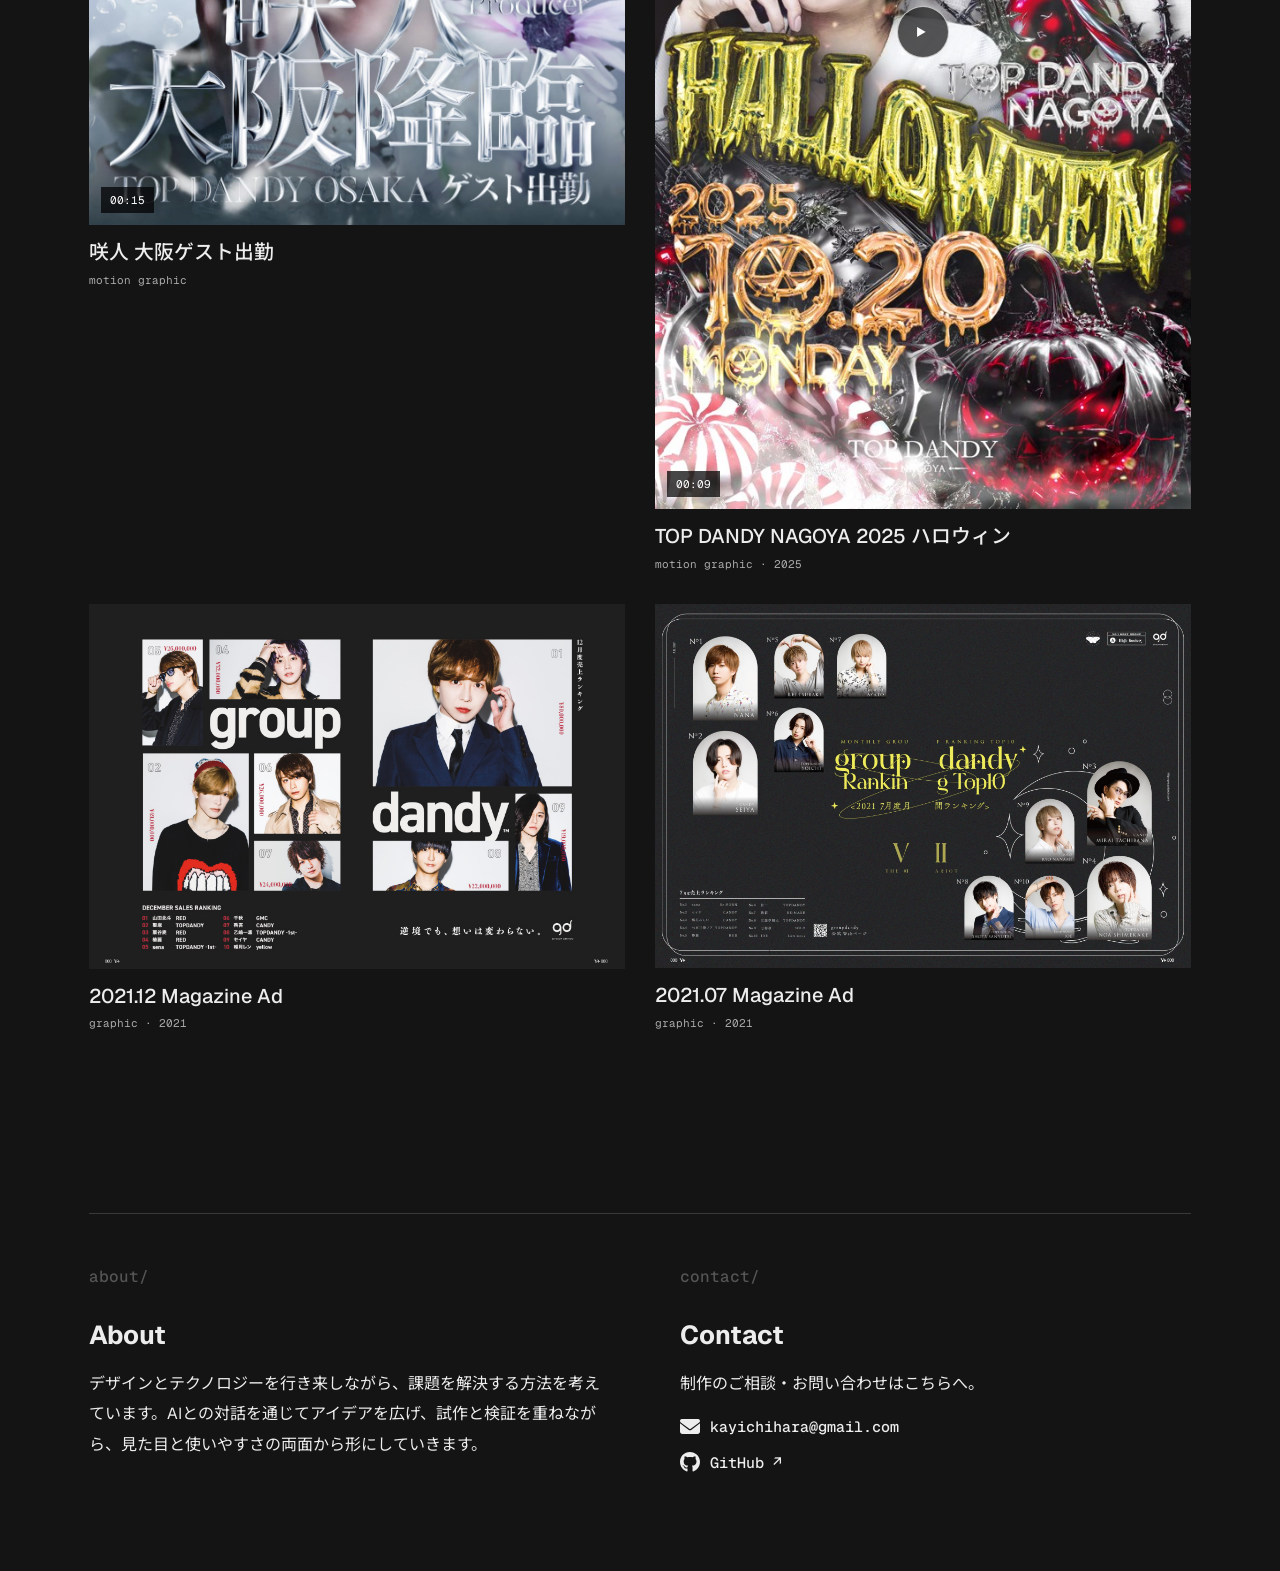
==== commit 34a8bd46: "Fix mail icon proportions and add Nerd Font GitHub icon" ====
--- a/index.html
+++ b/index.html
@@ -1,5 +1,5 @@
 <!doctype html>
-<html lang="ja" class="portfolio-hide-scrollbars"><head><script src="theme.js?v=dark-default-20261104"></script><script>(function(){try{if(!window.matchMedia('(prefers-reduced-motion: reduce)').matches&&!sessionStorage.getItem('portfolio-loader-shown')){document.documentElement.classList.add('intro-active');window.__portfolioLoaderStart=performance.now();sessionStorage.setItem('portfolio-loader-shown','1');window.setTimeout(function(){document.documentElement.classList.remove('intro-active','intro-exit')},2500)}}catch(e){}})();</script><meta charset="utf-8"><meta name="viewport" content="width=device-width, initial-scale=1"><meta name="theme-color" content="#141414"><title>Kei Kawakami — Design Portfolio</title><meta name="description" content="Product, UX, identity and visual design portfolio."><link rel="stylesheet" href="style.css?v=contact-chart-tree-20261106"><link rel="icon" type="image/svg+xml" href="favicon.svg?v=pixel-k-20261103"></head>
+<html lang="ja" class="portfolio-hide-scrollbars"><head><script src="theme.js?v=dark-default-20261104"></script><script>(function(){try{if(!window.matchMedia('(prefers-reduced-motion: reduce)').matches&&!sessionStorage.getItem('portfolio-loader-shown')){document.documentElement.classList.add('intro-active');window.__portfolioLoaderStart=performance.now();sessionStorage.setItem('portfolio-loader-shown','1');window.setTimeout(function(){document.documentElement.classList.remove('intro-active','intro-exit')},2500)}}catch(e){}})();</script><meta charset="utf-8"><meta name="viewport" content="width=device-width, initial-scale=1"><meta name="theme-color" content="#141414"><title>Kei Kawakami — Design Portfolio</title><meta name="description" content="Product, UX, identity and visual design portfolio."><link rel="stylesheet" href="style.css?v=contact-icons-ratio-20261106"><link rel="icon" type="image/svg+xml" href="favicon.svg?v=pixel-k-20261103"></head>
 <body><div id="site-loader" class="site-loader" role="status" aria-label="Portfolio loading" aria-live="polite"><div class="loader-content"><div class="loader-dots" aria-hidden="true"><span></span><span></span><span></span><span></span><span></span><span></span><span></span><span></span><span></span><span></span></div><p class="loader-line">&gt; <span data-loader-status>loading portfolio</span><span class="loader-cursor" aria-hidden="true">_</span></p></div></div>
 <span class="scroll-path" id="scroll-path" aria-label="現在のパス" style="position:fixed;display:block">~/portfolio</span>
 <section class="portfolio-entry" id="portfolio-entry" aria-labelledby="entry-title">
@@ -151,7 +151,7 @@
 </div></div>
 </section>
 </div>
-<div class="home-after"><section id="about"><p class="section-id">about/</p><h2>About</h2><p>デザインとテクノロジーを行き来しながら、課題を解決する方法を考えています。AIとの対話を通じてアイデアを広げ、試作と検証を重ねながら、見た目と使いやすさの両面から形にしていきます。</p></section><section id="contact"><p class="section-id">contact/</p><h2>Contact</h2><p>制作のご相談・お問い合わせはこちらへ。</p><a class="contact-email" href="mailto:kayichihara@gmail.com"><svg class="mail-icon" viewBox="0 0 72 72" aria-hidden="true" focusable="false" data-glyph="Nerd Fonts nf-fa-envelope U+F0E0"><path fill="currentColor" d="M 6.789233 0  C 3.047232 0 0 4.04878 0 9.04065  C 0 11.853659 1.011681 14.569106 2.73032 16.227642  L 33.312341 46.829268  C 34.945658 48.390244 37.054342 48.390244 38.687659 46.829268  L 69.26968 16.227642  C 70.988319 14.569106 72 11.853659 72 9.04065  C 72 4.04878 69.03809 0 65.296089 0  L 6.789233 0  z M 0 21.00813  L 0 60.03252  C 0 66.699187 3.973591 72 8.971051 72  L 63.028949 72  C 68.026409 72 72 66.699187 72 60.03252  L 72 21.00813  L 41.417979 51.609756  C 38.224479 54.829268 33.775521 54.829268 30.582021 51.609756  L 0 21.00813  z "/></svg><span>kayichihara@gmail.com</span></a><a href="https://github.com/kei0001" target="_blank" rel="noopener noreferrer">GitHub ↗</a></section></div>
+<div class="home-after"><section id="about"><p class="section-id">about/</p><h2>About</h2><p>デザインとテクノロジーを行き来しながら、課題を解決する方法を考えています。AIとの対話を通じてアイデアを広げ、試作と検証を重ねながら、見た目と使いやすさの両面から形にしていきます。</p></section><section id="contact"><p class="section-id">contact/</p><h2>Contact</h2><p>制作のご相談・お問い合わせはこちらへ。</p><a class="contact-email" href="mailto:kayichihara@gmail.com"><svg class="contact-icon mail-icon" viewBox="0 0 22.15125 16.605" preserveAspectRatio="xMidYMid meet" aria-hidden="true" focusable="false" data-glyph="Nerd Fonts U+F0E0"><path fill="currentColor" d="M 2.08875 0  C 0.9375 0 0 0.93375 0 2.085  C 0 2.73375 0.31125 3.36 0.84 3.7425  L 10.24875 10.8  C 10.75125 11.16 11.4 11.16 11.9025 10.8  L 21.31125 3.7425  C 21.84 3.36 22.15125 2.73375 22.15125 2.085  C 22.15125 0.93375 21.24 0 20.08875 0  L 2.08875 0  z M 0 4.845  L 0 13.845  C 0 15.3825 1.2225 16.605 2.76 16.605  L 19.39125 16.605  C 20.92875 16.605 22.15125 15.3825 22.15125 13.845  L 22.15125 4.845  L 12.7425 11.9025  C 11.76 12.645 10.39125 12.645 9.40875 11.9025  L 0 4.845  z "/></svg><span>kayichihara@gmail.com</span></a><a class="contact-github" href="https://github.com/kei0001" target="_blank" rel="noopener noreferrer"><svg class="contact-icon github-icon" viewBox="0 0 21.4575 20.920754" preserveAspectRatio="xMidYMid meet" aria-hidden="true" focusable="false" data-glyph="Nerd Fonts U+F09B"><path fill="currentColor" d="M 7.1775 16.84875  C 7.1775 16.75125 7.0575 16.68 6.9375 16.7025  C 6.8175 16.7025 6.72 16.75125 6.72 16.84875  C 6.72 16.9425 6.8175 17.04 6.96 17.0175  C 7.08 17.0175 7.1775 16.9425 7.1775 16.84875  z M 5.83125 16.6575  C 5.80875 16.75125 5.9025 16.84875 6.0225 16.87125  C 6.1425 16.92 6.2625 16.87125 6.28875 16.7775  C 6.31125 16.68 6.2175 16.60875 6.0975 16.56  C 5.9775 16.5375 5.8575 16.56 5.83125 16.6575  z M 7.75125 16.5825  C 7.63125 16.60875 7.51125 16.7025 7.5375 16.8  C 7.56 16.8975 7.68 16.9425 7.8 16.92  C 7.92 16.8975 8.0175 16.8 7.99125 16.7025  C 7.96875 16.63125 7.87125 16.56 7.75125 16.5825  z M 10.5825 0  C 4.5825 0 0 4.56 0 10.56  C 0 15.36 3.0225 19.4625 7.3425 20.9025  C 7.8975 21 8.08875 20.68875 8.08875 20.4  C 8.08875 20.1375 8.0625 18.64875 8.0625 17.7375  C 8.0625 17.7375 5.0625 18.3825 4.4175 16.44  C 4.4175 16.44 3.91125 15.19125 3.19125 14.8575  C 3.19125 14.8575 2.20875 14.16 3.2625 14.1825  C 3.2625 14.1825 4.3425 14.28 4.9425 15.31125  C 5.88 16.99125 7.4625 16.51125 8.08875 16.2225  C 8.1825 15.52875 8.47125 15.04875 8.7825 14.76  C 6.36 14.4975 3.9375 14.1375 3.9375 9.9825  C 3.9375 8.7825 4.24875 8.1825 4.9425 7.4175  C 4.8225 7.12875 4.4625 5.9775 5.0625 4.48875  C 5.9775 4.2 8.04 5.6625 8.04 5.6625  C 8.9025 5.4225 9.8625 5.28 10.7775 5.28  C 11.68875 5.28 12.6225 5.4225 13.48875 5.6625  C 13.48875 5.6625 15.55125 4.2 16.4625 4.48875  C 17.0625 6 16.7025 7.12875 16.5825 7.4175  C 17.28 8.1825 17.68875 8.80875 17.68875 9.9825  C 17.68875 14.16 15.1425 14.4975 12.72 14.76  C 13.12875 15.0975 13.4625 15.7425 13.4625 16.75125  L 13.4625 20.3775  C 13.4625 20.6625 13.6575 21 14.20875 20.9025  C 18.52875 19.4625 21.4575 15.36 21.4575 10.56  C 21.4575 4.56 16.5825 0 10.5825 0  z M 4.2 14.92875  C 4.15125 14.9775 4.1775 15.07125 4.24875 15.1425  C 4.32 15.2175 4.4175 15.24 4.4625 15.19125  C 4.51125 15.1425 4.51125 15.04875 4.44 14.9775  C 4.36875 14.9025 4.24875 14.88 4.2 14.92875  z M 3.7425 14.56875  C 3.72 14.6175 3.7425 14.68875 3.84 14.7375  C 3.91125 14.7825 4.00875 14.7825 4.03125 14.71125  C 4.0575 14.6625 4.03125 14.59125 3.9375 14.5425  C 3.84 14.52 3.76875 14.52 3.7425 14.56875  z M 5.1375 16.12875  C 5.0625 16.1775 5.11125 16.32 5.20875 16.39125  C 5.3025 16.48875 5.4225 16.51125 5.47125 16.44  C 5.52 16.39125 5.52 16.2225 5.4225 16.15125  C 5.32875 16.0575 5.1825 16.0575 5.1375 16.12875  z M 4.6575 15.48  C 4.5825 15.52875 4.5825 15.64875 4.6575 15.7425  C 4.72875 15.84 4.84875 15.88875 4.8975 15.84  C 4.96875 15.79125 4.96875 15.67125 4.8975 15.5775  C 4.8225 15.48 4.72875 15.43125 4.6575 15.48  z "/></svg><span>GitHub ↗</span></a></section></div>
 <dialog class="gallery-dialog" id="gallery-dialog" aria-label="作品ビューア">
   <div class="gallery-viewer">
     <header class="gallery-viewer-header">
--- a/style.css
+++ b/style.css
@@ -575,7 +575,8 @@
 
 /* Contact, readable mobile navigation, and a full-size chart viewer. */
 .contact-email{display:flex;align-items:center;gap:10px;width:fit-content;margin:18px 0 16px;overflow-wrap:anywhere}
-.mail-icon{width:20px;height:16px;flex:none}
+.contact-icon{display:block;width:20px;height:auto;flex:none}
+.contact-github{display:flex;align-items:center;gap:10px;width:fit-content}
 @media(max-width:560px){
  .entry-prompt,.entry-scene .tree-nav,.entry-next-prompt{font-size:clamp(10px,2.9vw,13px);line-height:1.45}
  .entry-scene .entry-tree-line{height:1.45em;line-height:1.45}
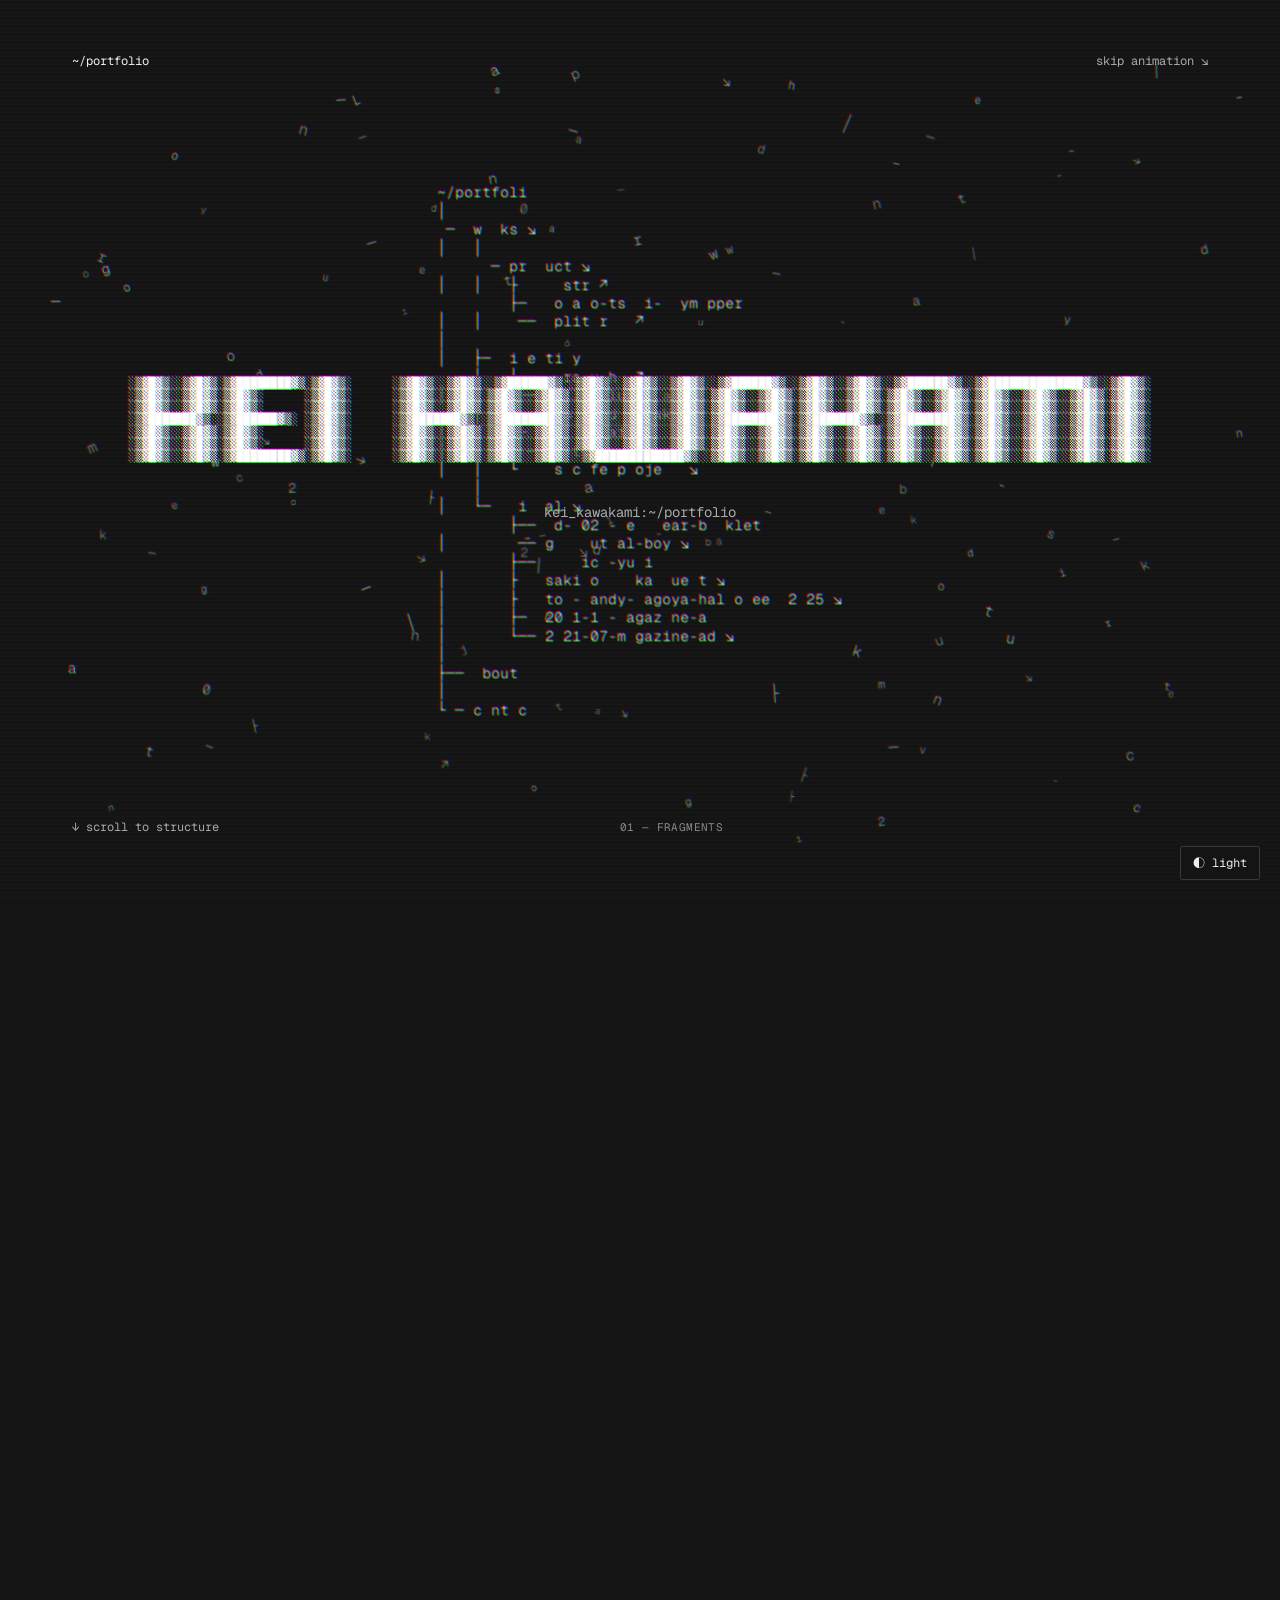
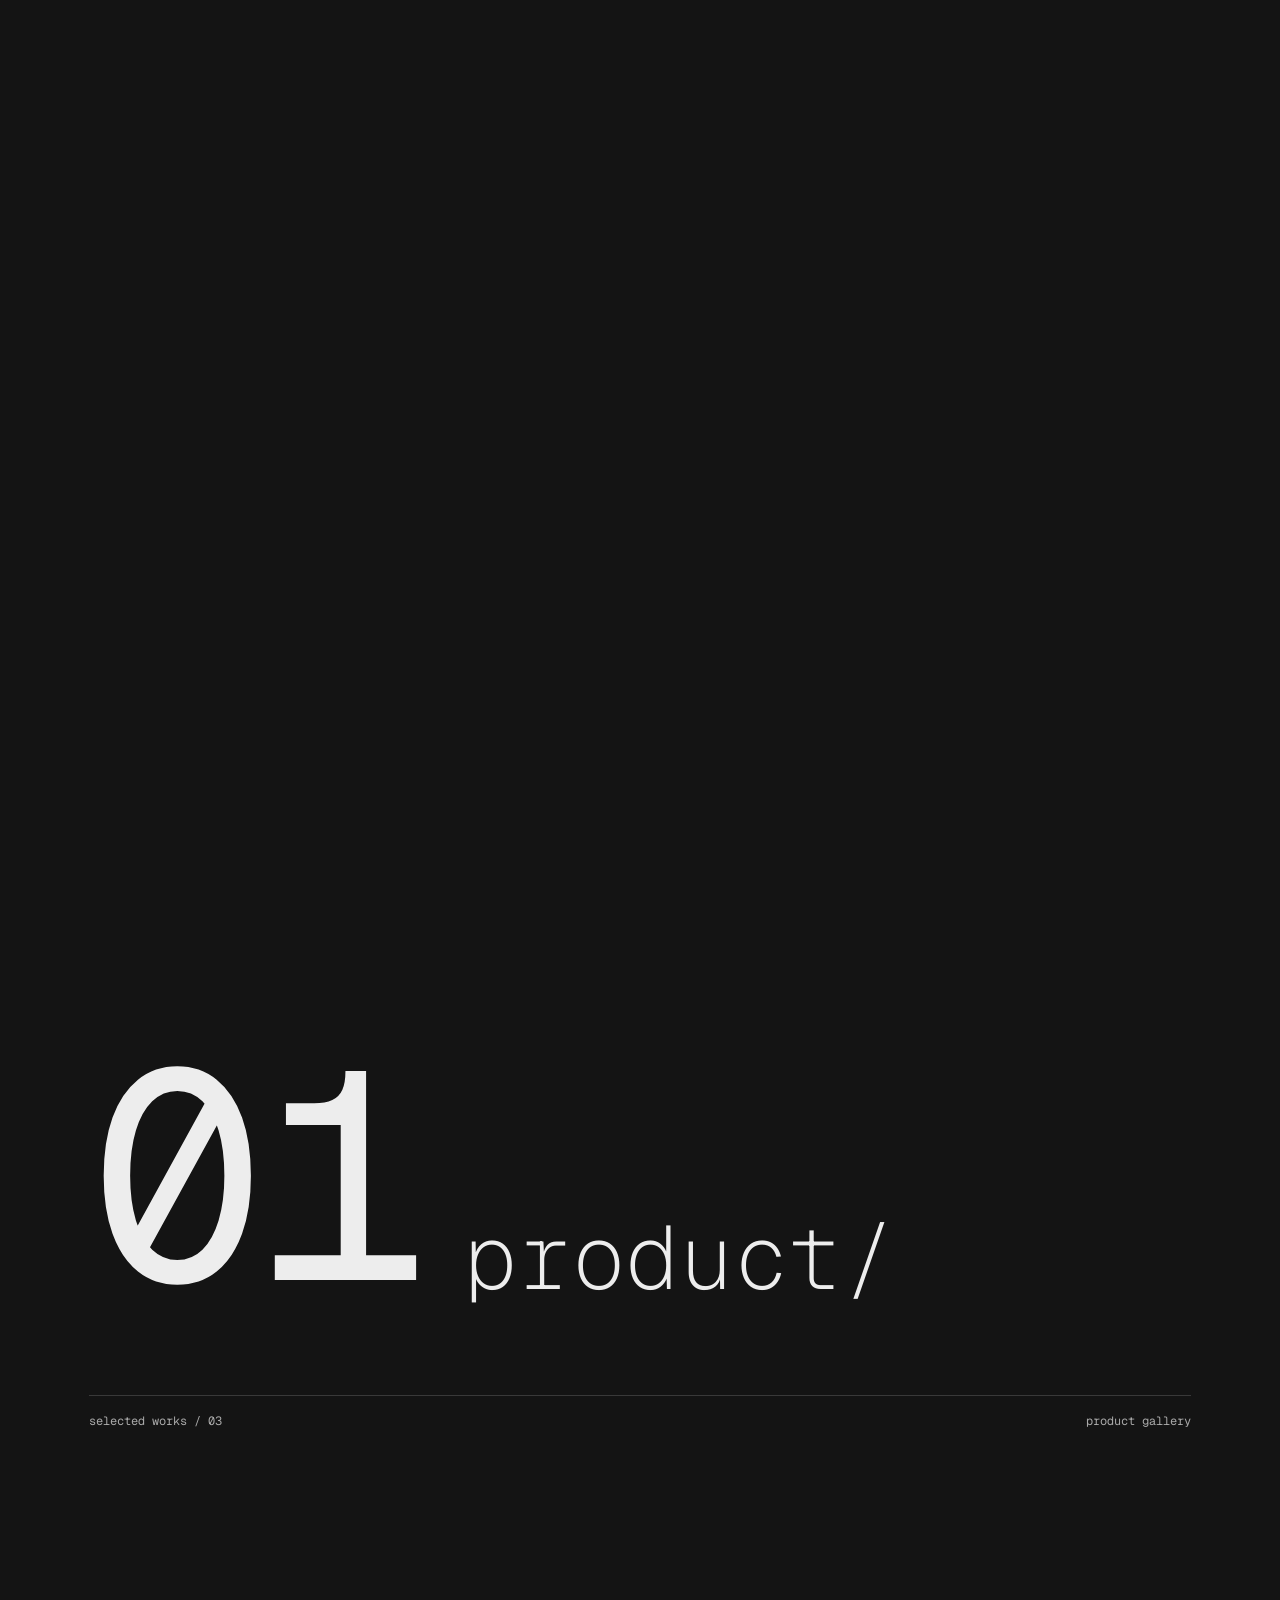
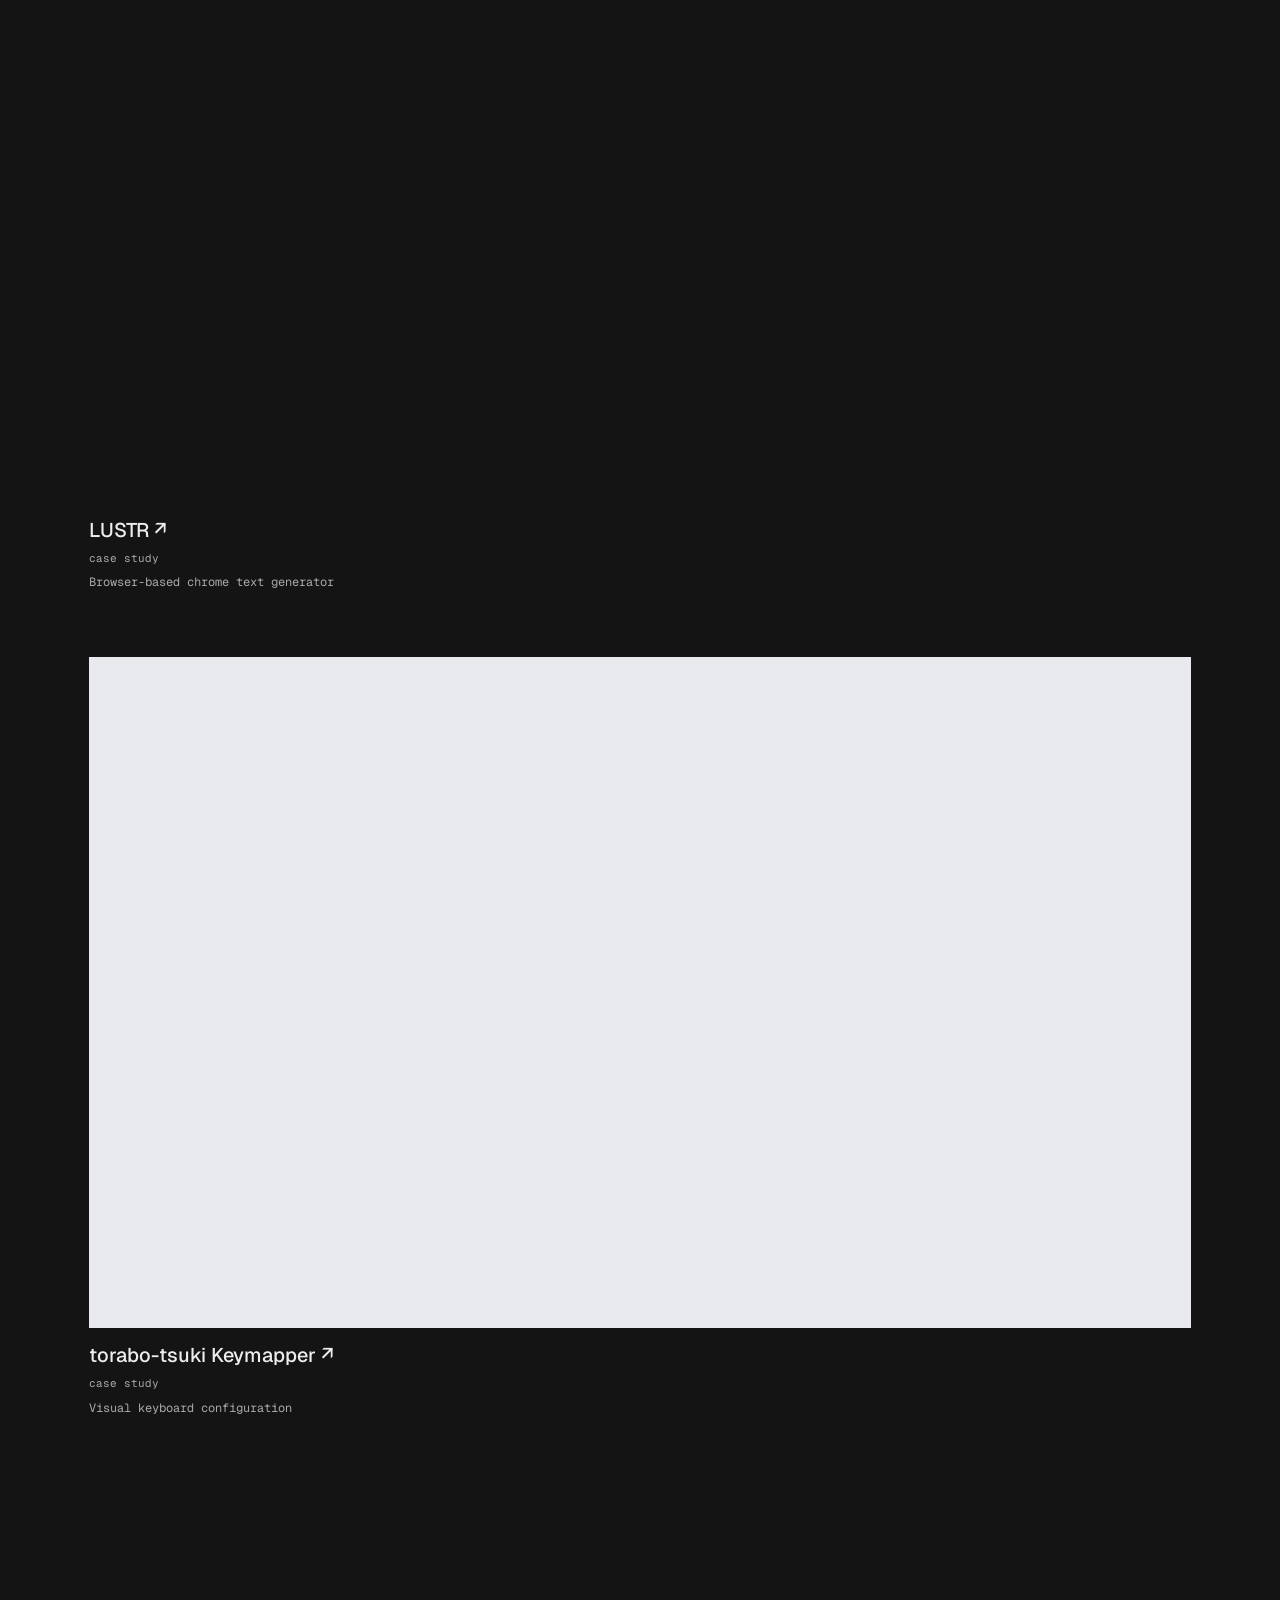
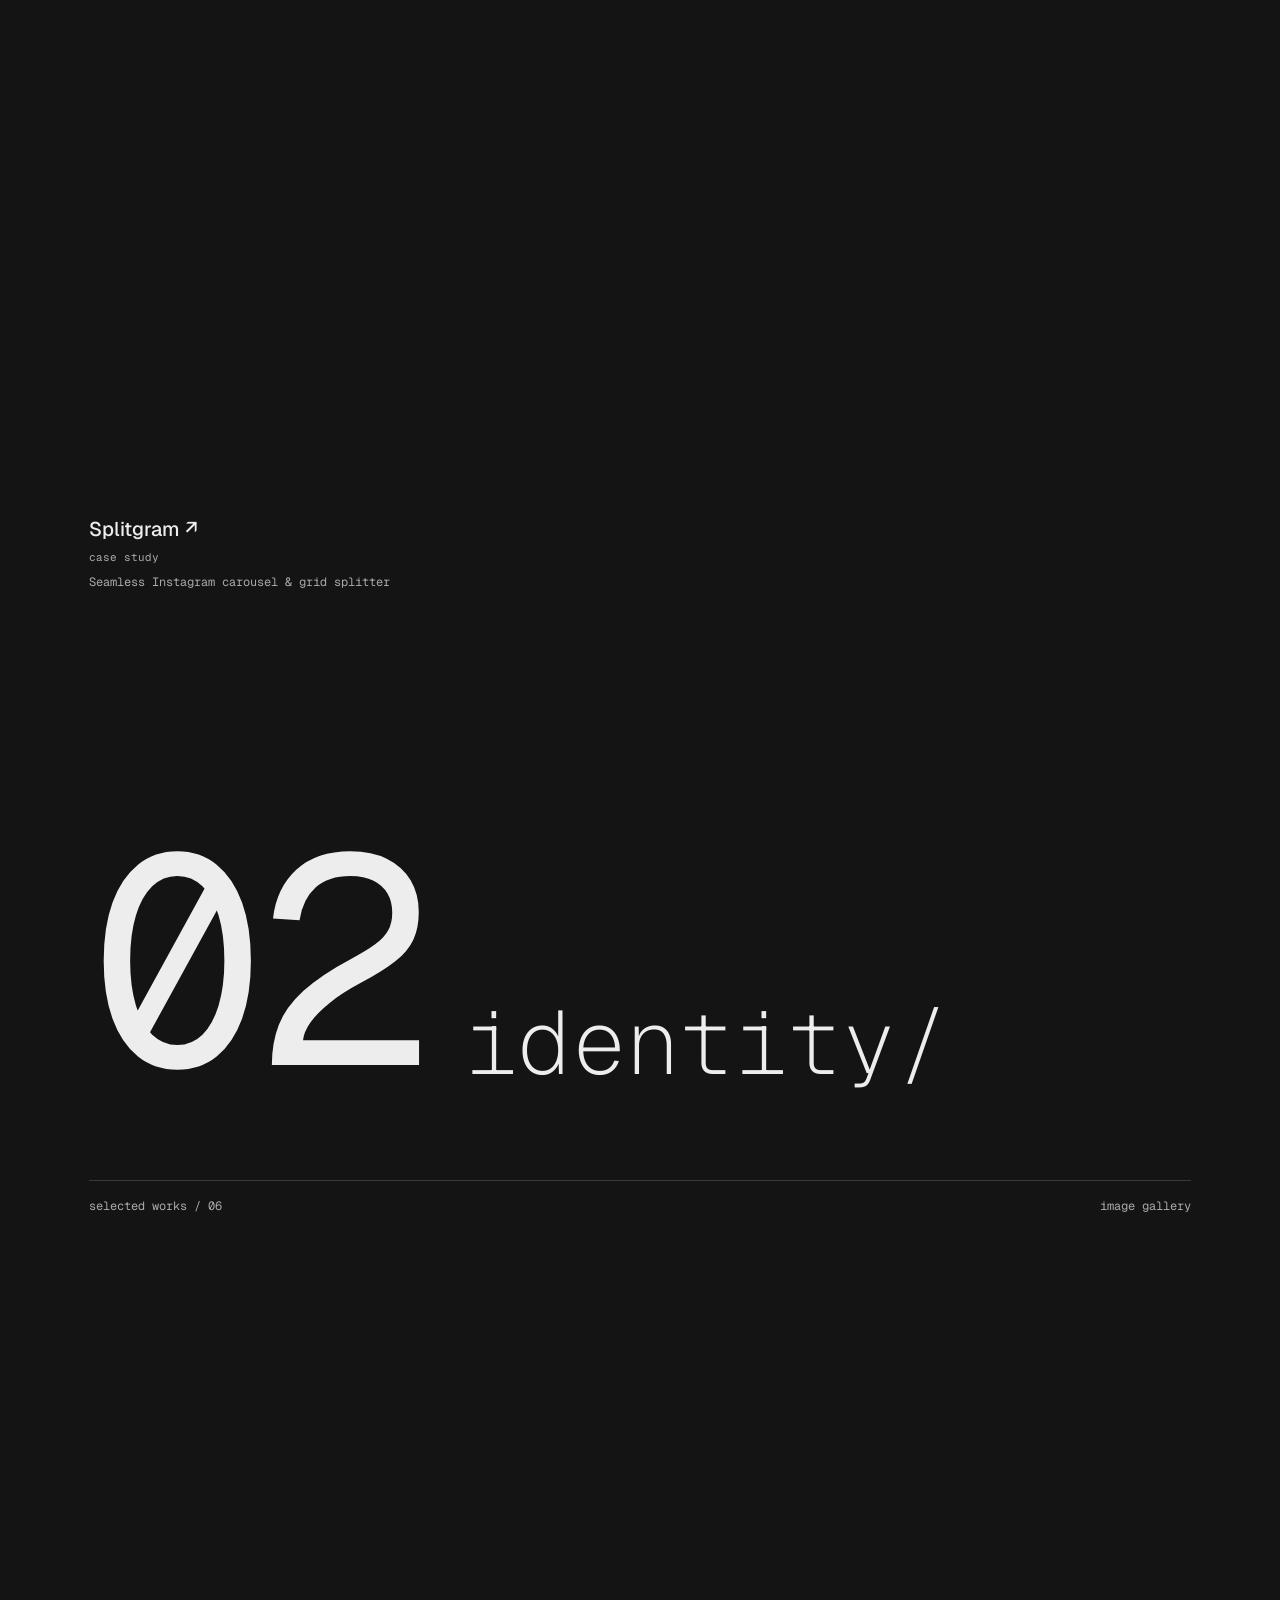
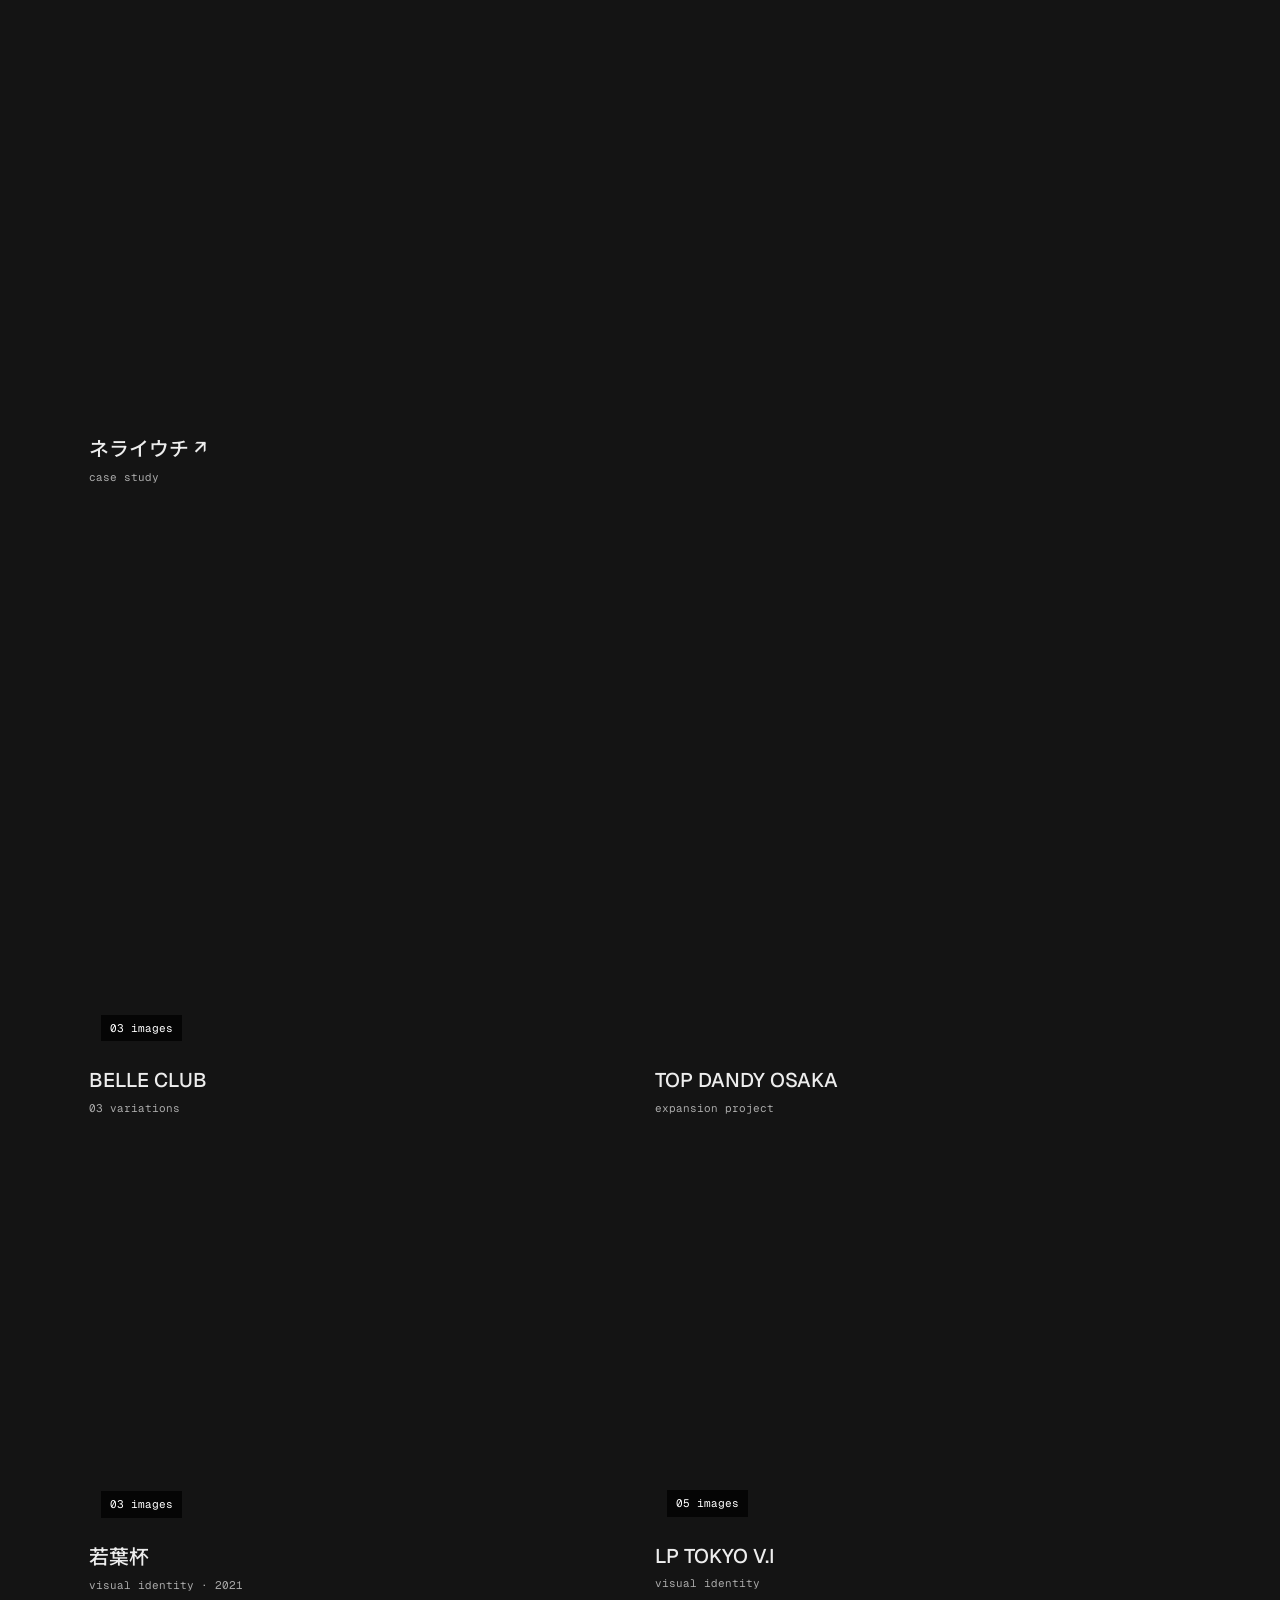
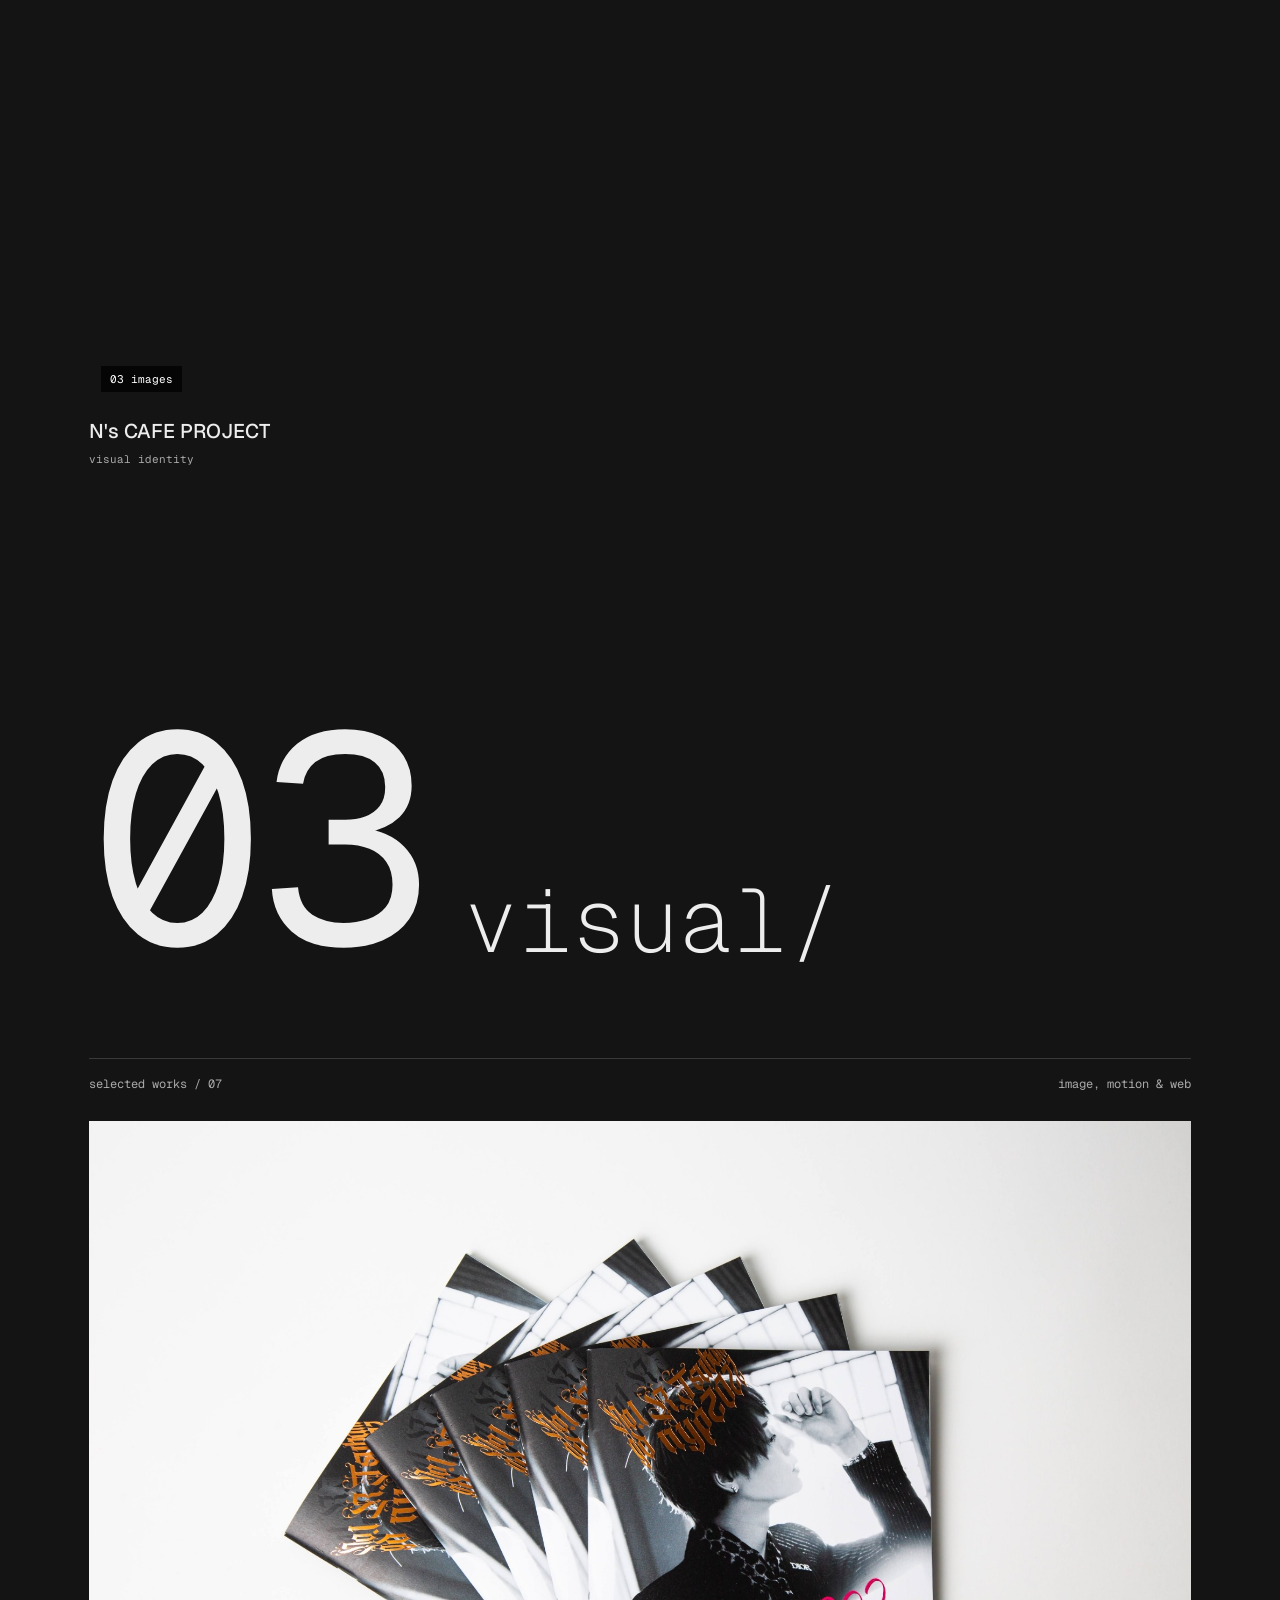
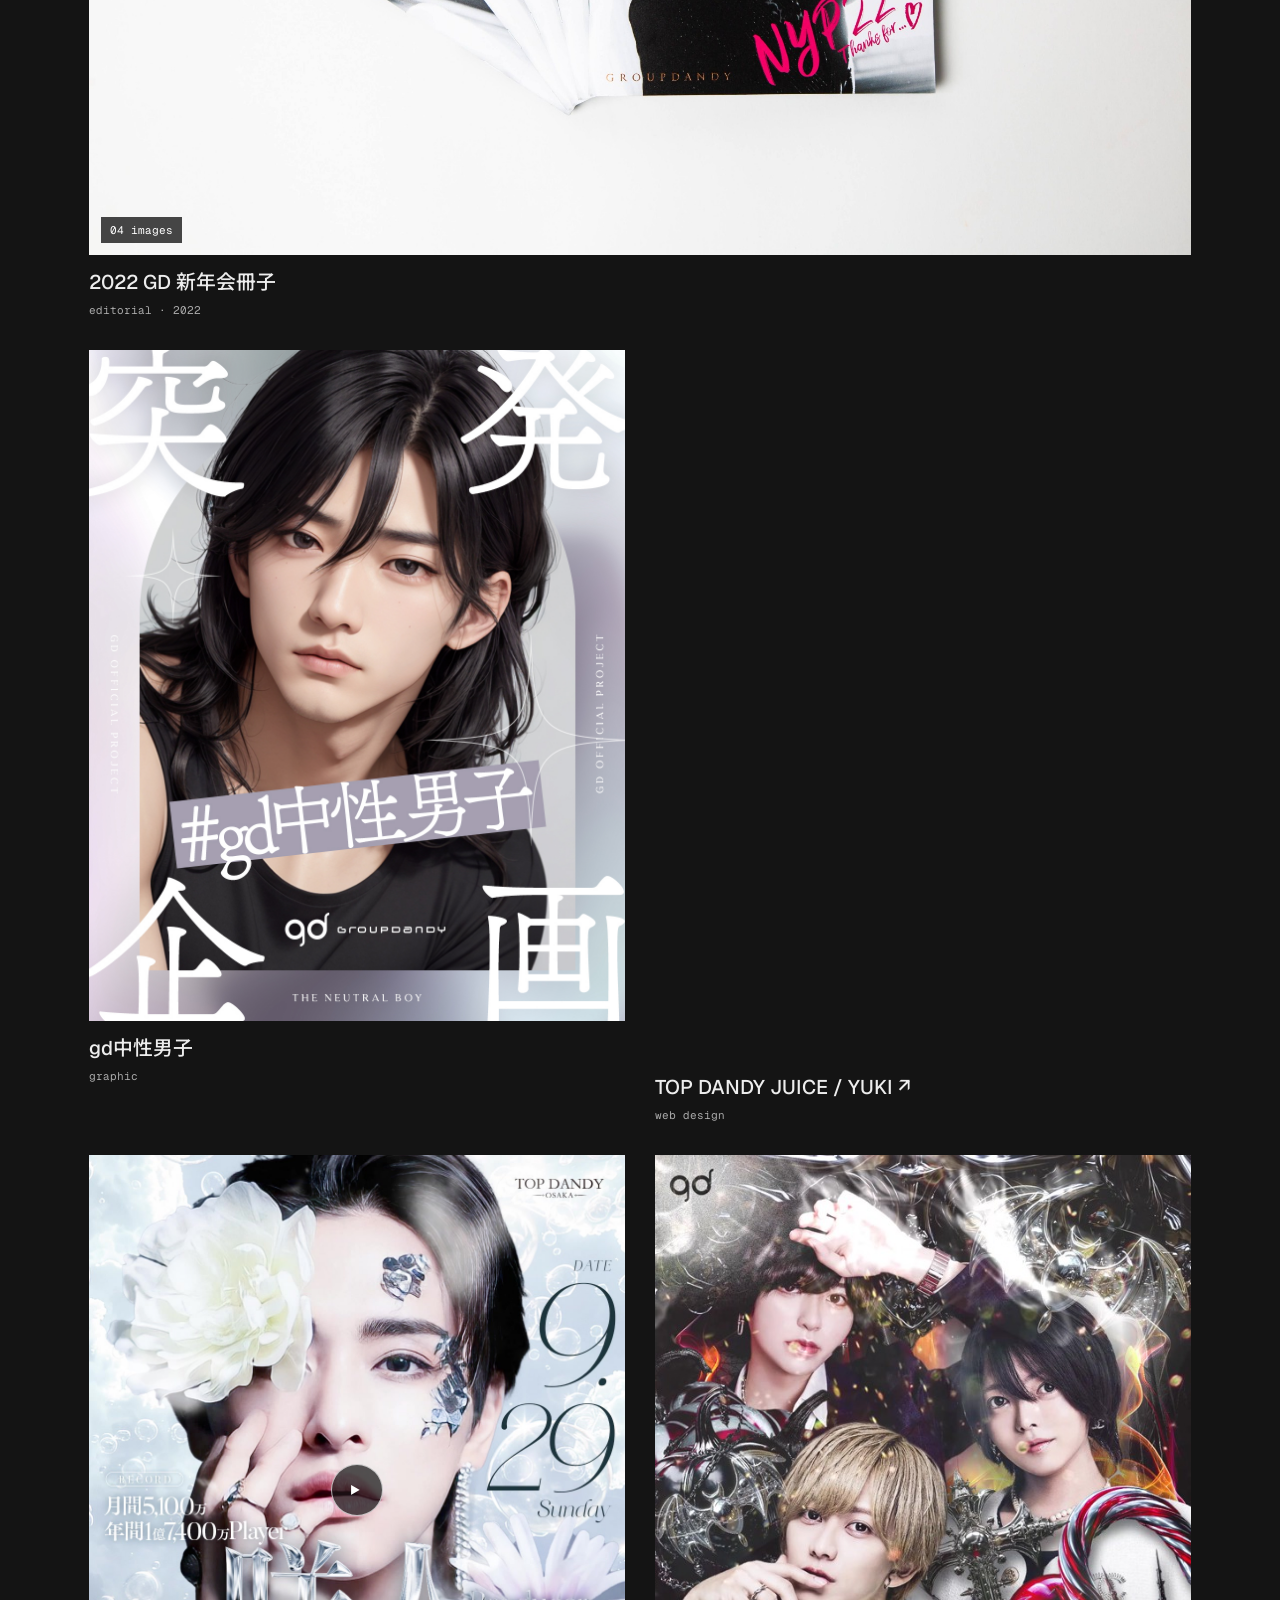
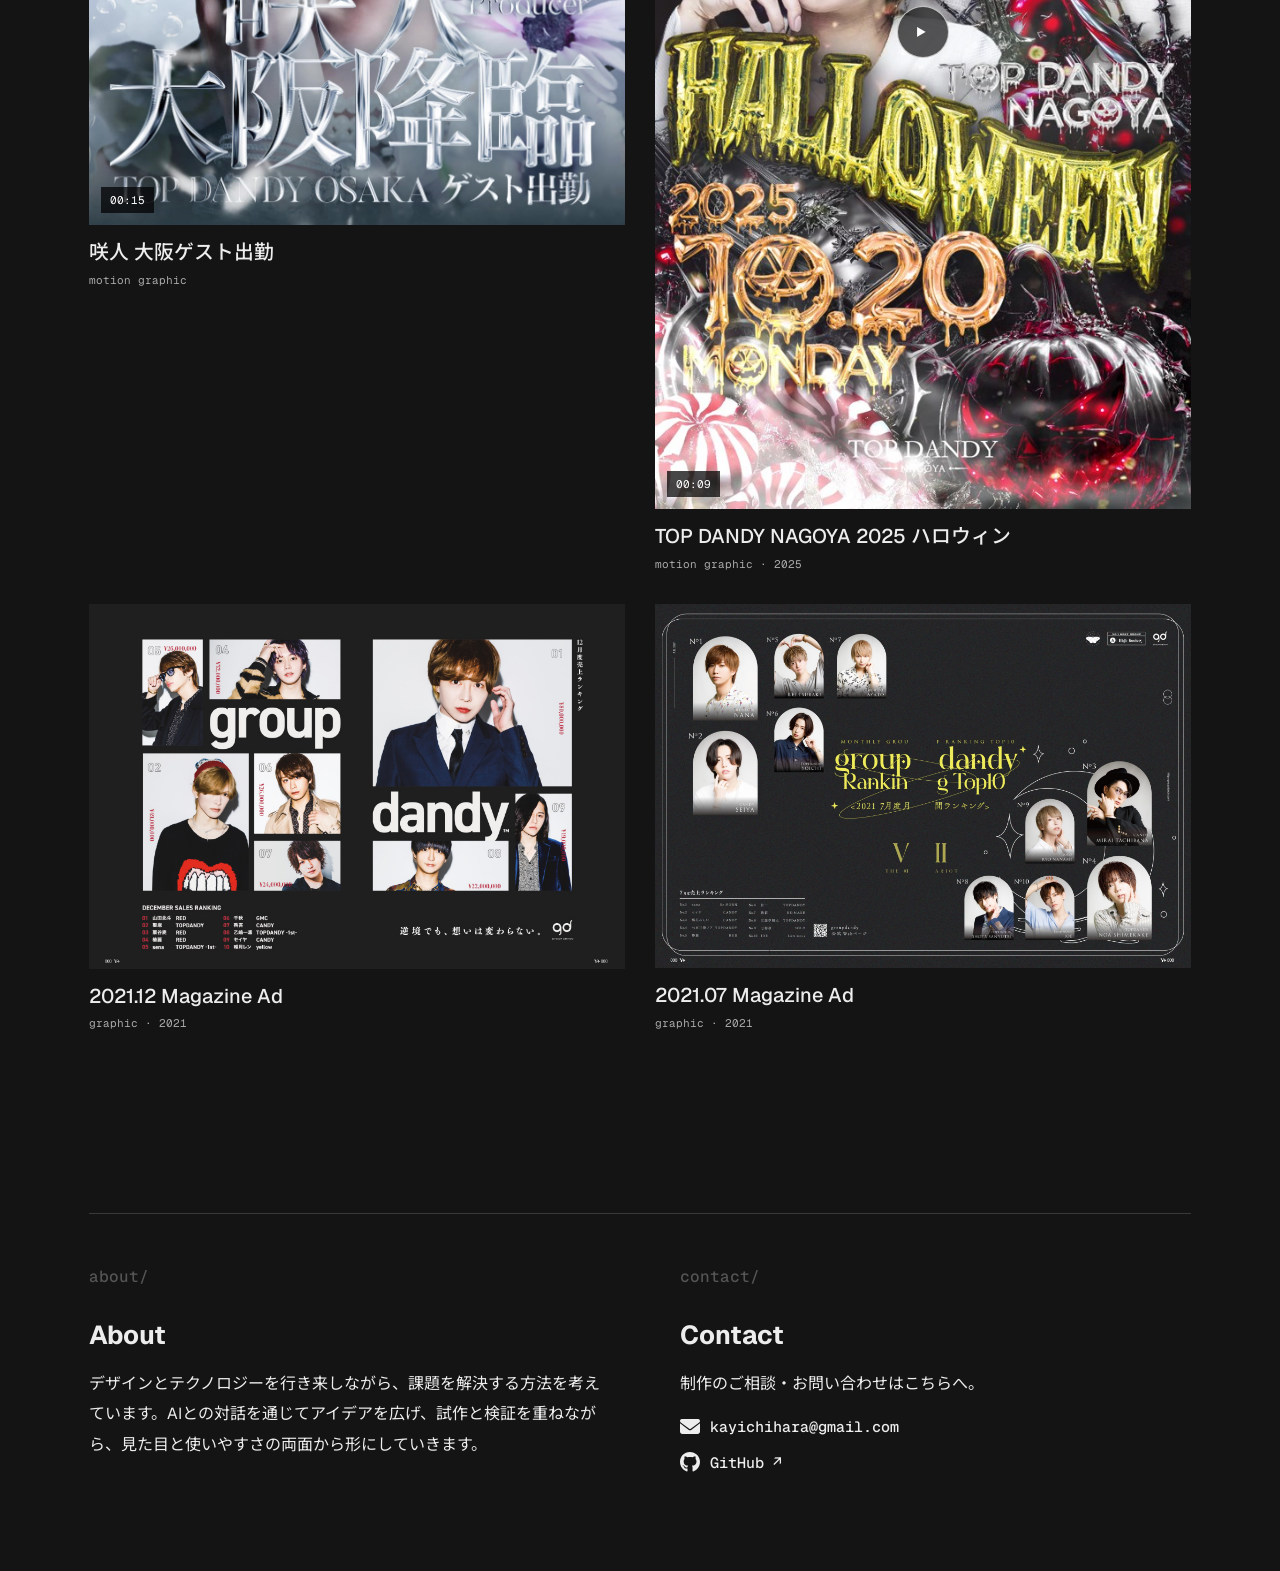
==== commit 03956aaf: "Constrain portfolio and intro to a shared 1280px canvas" ====
--- a/index.html
+++ b/index.html
@@ -1,5 +1,5 @@
 <!doctype html>
-<html lang="ja" class="portfolio-hide-scrollbars"><head><script src="theme.js?v=dark-default-20261104"></script><script>(function(){try{if(!window.matchMedia('(prefers-reduced-motion: reduce)').matches&&!sessionStorage.getItem('portfolio-loader-shown')){document.documentElement.classList.add('intro-active');window.__portfolioLoaderStart=performance.now();sessionStorage.setItem('portfolio-loader-shown','1');window.setTimeout(function(){document.documentElement.classList.remove('intro-active','intro-exit')},2500)}}catch(e){}})();</script><meta charset="utf-8"><meta name="viewport" content="width=device-width, initial-scale=1"><meta name="theme-color" content="#141414"><title>Kei Kawakami — Design Portfolio</title><meta name="description" content="Product, UX, identity and visual design portfolio."><link rel="stylesheet" href="style.css?v=contact-icons-ratio-20261106"><link rel="icon" type="image/svg+xml" href="favicon.svg?v=pixel-k-20261103"></head>
+<html lang="ja" class="portfolio-hide-scrollbars"><head><script src="theme.js?v=dark-default-20261104"></script><script>(function(){try{if(!window.matchMedia('(prefers-reduced-motion: reduce)').matches&&!sessionStorage.getItem('portfolio-loader-shown')){document.documentElement.classList.add('intro-active');window.__portfolioLoaderStart=performance.now();sessionStorage.setItem('portfolio-loader-shown','1');window.setTimeout(function(){document.documentElement.classList.remove('intro-active','intro-exit')},2500)}}catch(e){}})();</script><meta charset="utf-8"><meta name="viewport" content="width=device-width, initial-scale=1"><meta name="theme-color" content="#141414"><title>Kei Kawakami — Design Portfolio</title><meta name="description" content="Product, UX, identity and visual design portfolio."><link rel="stylesheet" href="style.css?v=width-cap-20261109"><link rel="icon" type="image/svg+xml" href="favicon.svg?v=pixel-k-20261103"></head>
 <body><div id="site-loader" class="site-loader" role="status" aria-label="Portfolio loading" aria-live="polite"><div class="loader-content"><div class="loader-dots" aria-hidden="true"><span></span><span></span><span></span><span></span><span></span><span></span><span></span><span></span><span></span><span></span></div><p class="loader-line">&gt; <span data-loader-status>loading portfolio</span><span class="loader-cursor" aria-hidden="true">_</span></p></div></div>
 <span class="scroll-path" id="scroll-path" aria-label="現在のパス" style="position:fixed;display:block">~/portfolio</span>
 <section class="portfolio-entry" id="portfolio-entry" aria-labelledby="entry-title">
--- a/style.css
+++ b/style.css
@@ -1,6 +1,6 @@
 @import url('https://fonts.googleapis.com/css2?family=Geist:wght@200;400;500;600;700;800&family=Geist+Mono:wght@200;400;500;600&family=Geist+Pixel:ELSH@0..100&family=Noto+Sans+JP:wght@400;500;600;700&display=swap');
-:root{--ink:#141414;--secondary:#666;--muted:#898989;--line:#d4d4d4;--paper:#fafafa;--panel:#f3f3f3;--gut:clamp(24px,6.95vw,100px);--sans:'Geist','Noto Sans JP',sans-serif;--mono:'Geist Mono',monospace;--jp:'Geist','Noto Sans JP',sans-serif}
-*{box-sizing:border-box}html{scroll-behavior:smooth}body{margin:0;background:var(--paper);color:var(--ink);font:400 17px/1.7 var(--sans);-webkit-font-smoothing:antialiased}a{color:inherit;text-decoration:none}a:hover{text-decoration:underline;text-underline-offset:4px}a:focus-visible,button:focus-visible{outline:2px solid #777;outline-offset:4px}button{font:inherit;cursor:pointer}.site{max-width:1440px;margin:0 auto}.page{padding:78px var(--gut) 80px}.mono,.path,.section-id,.micro,.tags,.visual-label,.metadata dt,.section-index,.eyebrow{font-family:var(--mono)}.path{font-size:16px;font-weight:500;letter-spacing:-.02em;line-height:1.5}.path a{display:inline-block}
+:root{--site-width:1280px;--ink:#141414;--secondary:#666;--muted:#898989;--line:#d4d4d4;--paper:#fafafa;--panel:#f3f3f3;--gut:clamp(24px,6.95vw,100px);--sans:'Geist','Noto Sans JP',sans-serif;--mono:'Geist Mono',monospace;--jp:'Geist','Noto Sans JP',sans-serif}
+*{box-sizing:border-box}html{scroll-behavior:smooth}body{margin:0;background:var(--paper);color:var(--ink);font:400 17px/1.7 var(--sans);-webkit-font-smoothing:antialiased}a{color:inherit;text-decoration:none}a:hover{text-decoration:underline;text-underline-offset:4px}a:focus-visible,button:focus-visible{outline:2px solid #777;outline-offset:4px}button{font:inherit;cursor:pointer}.site{width:100%;max-width:var(--site-width);margin:0 auto}.page{padding:78px var(--gut) 80px}.mono,.path,.section-id,.micro,.tags,.visual-label,.metadata dt,.section-index,.eyebrow{font-family:var(--mono)}.path{font-size:16px;font-weight:500;letter-spacing:-.02em;line-height:1.5}.path a{display:inline-block}
 .page-hero h1{font-size:clamp(70px,9vw,128px);line-height:.97;font-weight:750;letter-spacing:0;margin:46px 0 26px}.page-hero h1.long{font-size:clamp(41px,7.4vw,106px);letter-spacing:0;white-space:nowrap}.page-hero .lead{font-family:var(--jp);font-size:24px;font-weight:700;line-height:1.55;margin:18px 0 70px}.hero-image{margin:0;max-width:100%;background:#e9edf1;overflow:hidden}.hero-image img{display:block;width:100%;height:auto}.hero-image img.lustr-screenshot{aspect-ratio:2048/1250;object-fit:cover}
 .meta-grid{display:grid;grid-template-columns:repeat(3,minmax(0,1fr));gap:32px;border-top:1px solid var(--line);border-bottom:1px solid var(--line);margin:42px 0 0;padding:26px 0 32px}.metadata dt{font-size:13px;font-weight:500;color:var(--secondary);margin-bottom:3px}.metadata dd{font-size:18px;line-height:1.4;margin:0}.metadata a{display:inline-block}
 .main-section{padding-top:118px}.section-id{color:#555;font-size:16px;font-weight:500;line-height:1.5;margin:0 0 24px}.section-heading{font-family:var(--jp);font-weight:700;font-size:clamp(27px,3.2vw,46px);line-height:1.44;letter-spacing:0;margin:0 0 44px}.section-heading.en{font-family:var(--sans);font-size:clamp(44px,5vw,65px);line-height:1.1;letter-spacing:0}.small-label{font:500 14px/1.5 var(--mono);color:var(--secondary);margin:0 0 18px}.body-copy{font-family:var(--jp);font-size:19px;line-height:1.95;letter-spacing:0;margin:0}.context .body-copy{max-width:980px}.section-divider{height:1px;background:var(--line);margin:92px 0 0}
@@ -85,7 +85,7 @@
 
 /* Homepage: the original linked Tree itself converges from fullscreen ASCII fragments. */
 .portfolio-entry{position:relative;height:260svh;min-height:1350px;background:var(--paper)}
-.entry-sticky{position:sticky;top:0;width:100%;height:100svh;min-height:520px;overflow:hidden;isolation:isolate}
+.entry-sticky{position:sticky;top:0;width:100%;max-width:var(--site-width);margin-inline:auto;height:100svh;min-height:520px;overflow:hidden;isolation:isolate}
 .entry-meta{position:absolute;z-index:10;top:clamp(24px,4.1vw,57px);left:clamp(22px,5.6vw,90px);right:clamp(22px,5.6vw,90px);display:flex;align-items:start;justify-content:space-between;gap:24px;font:400 clamp(11px,.95vw,13px)/1.5 var(--mono);letter-spacing:0}
 .entry-meta a{color:var(--secondary)}
 .entry-meta a:hover{color:var(--ink)}
@@ -599,3 +599,10 @@
 
 .entry-sticky.is-complete .entry-scene::-webkit-scrollbar{display:none}
 @media(max-width:560px){.entry-scene{padding-right:8px;box-sizing:content-box}}
+/* Keep wide-screen content, the intro and fixed navigation on one canvas. */
+@media(min-width:1280px){
+ .scroll-path{left:calc((100vw - var(--site-width))/2 + 71.68px)}
+ .case-navlinks{right:calc((100vw - var(--site-width))/2 + 71.68px)}
+ .entry-meta{left:71.68px;right:71.68px}
+ .entry-prompt,.entry-scene .tree-nav,.entry-next-prompt{font-size:14.336px}
+}
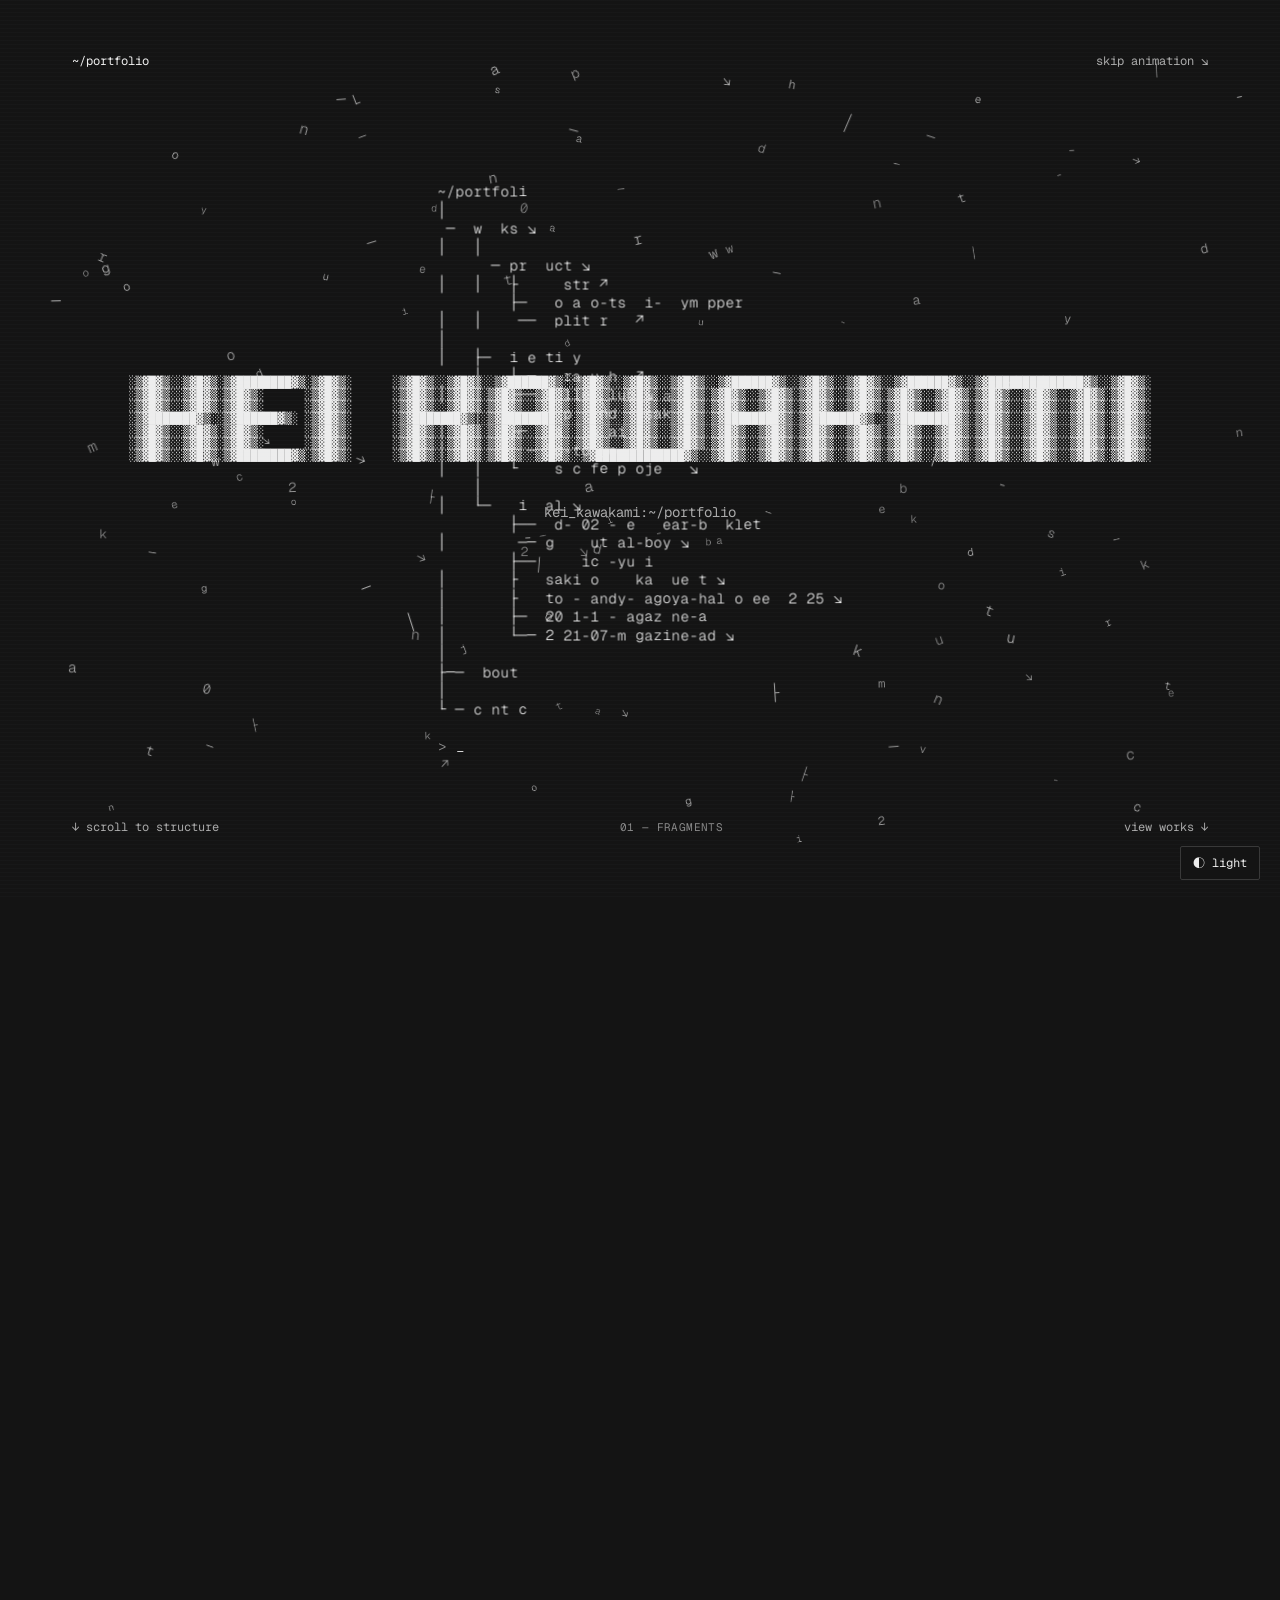
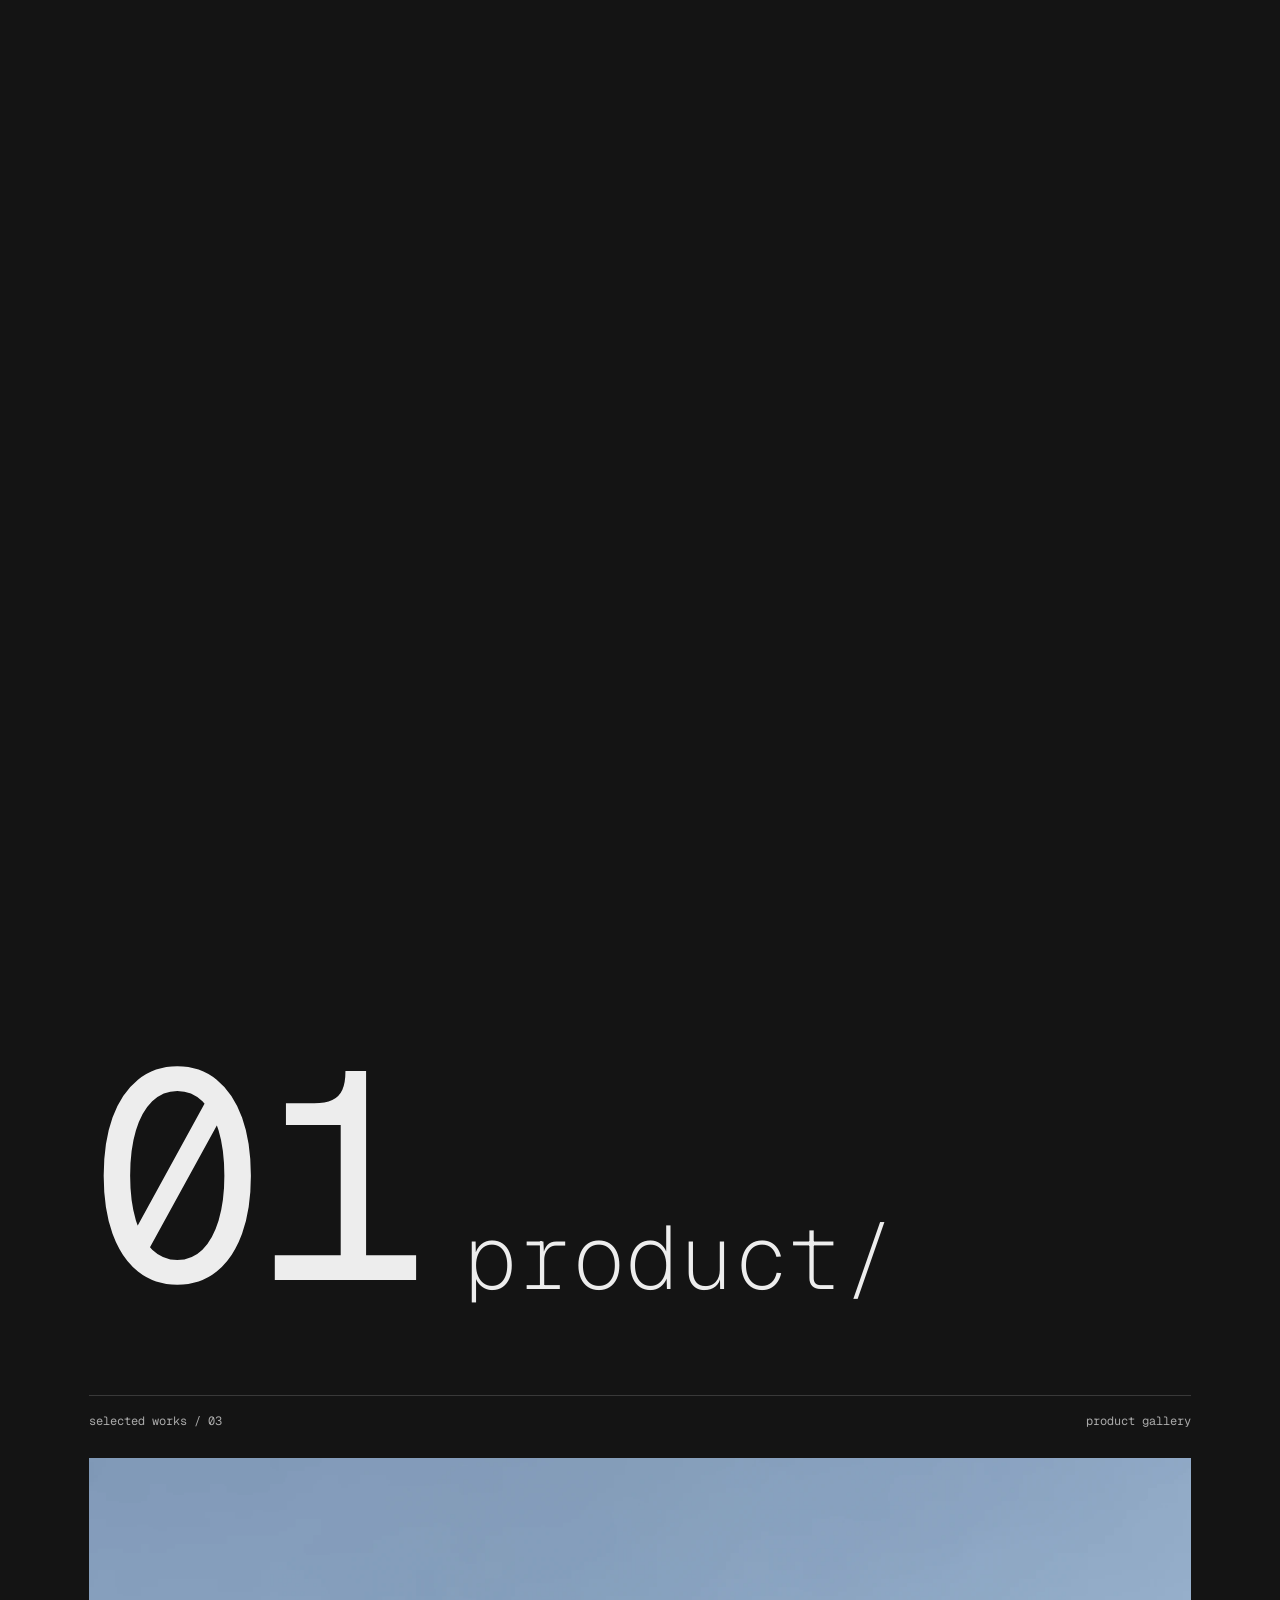
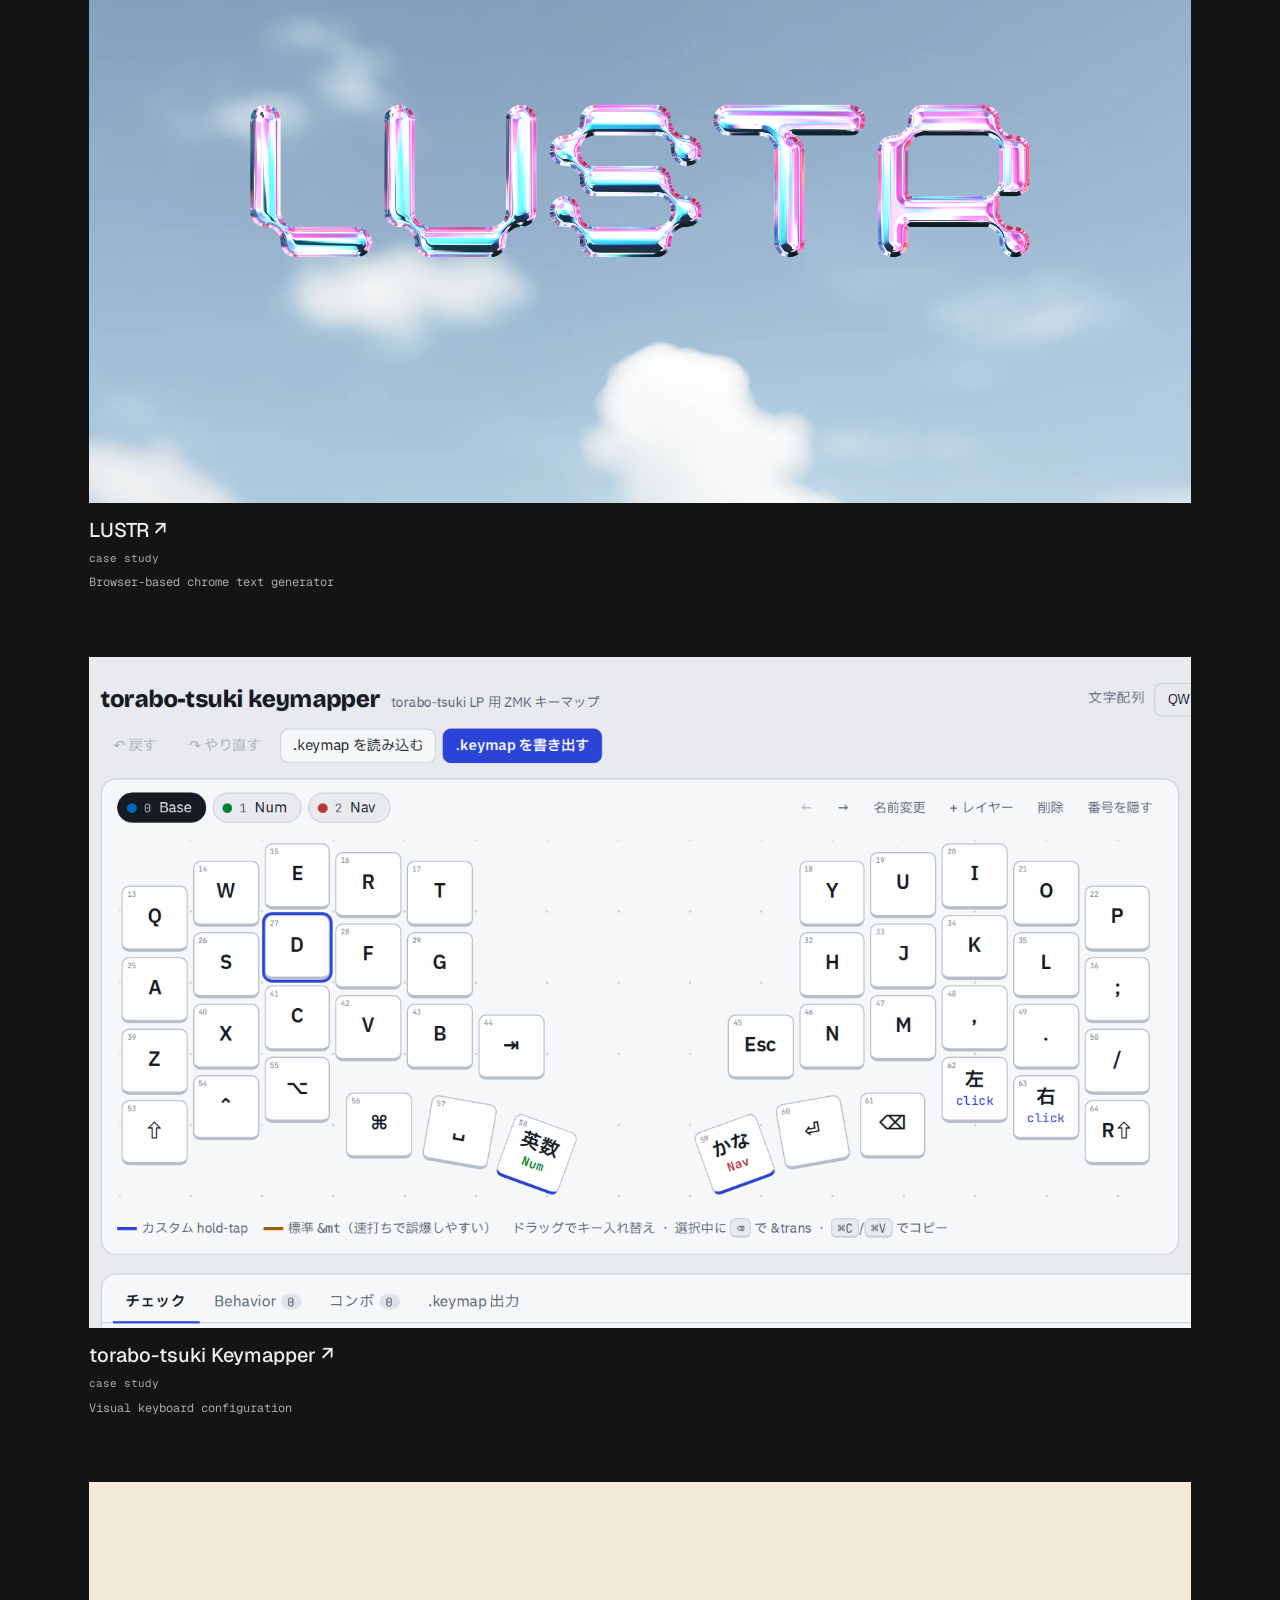
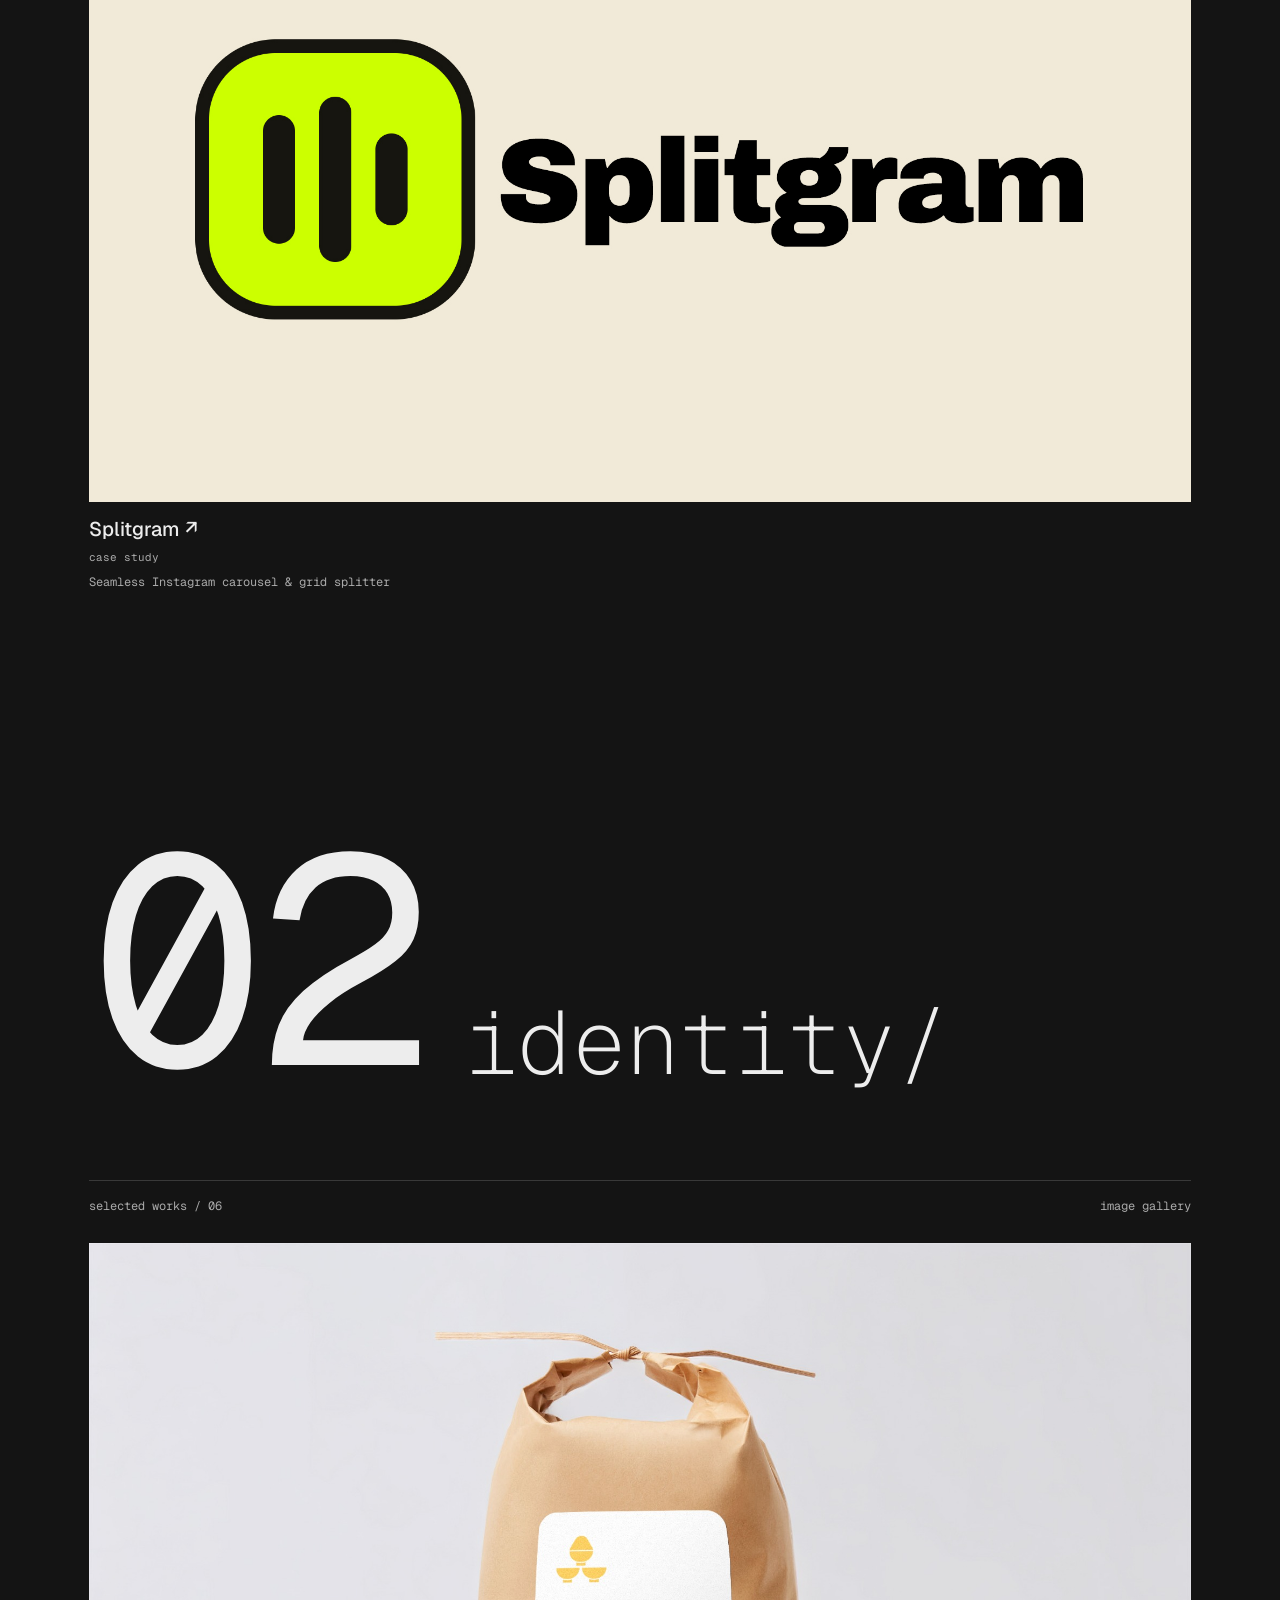
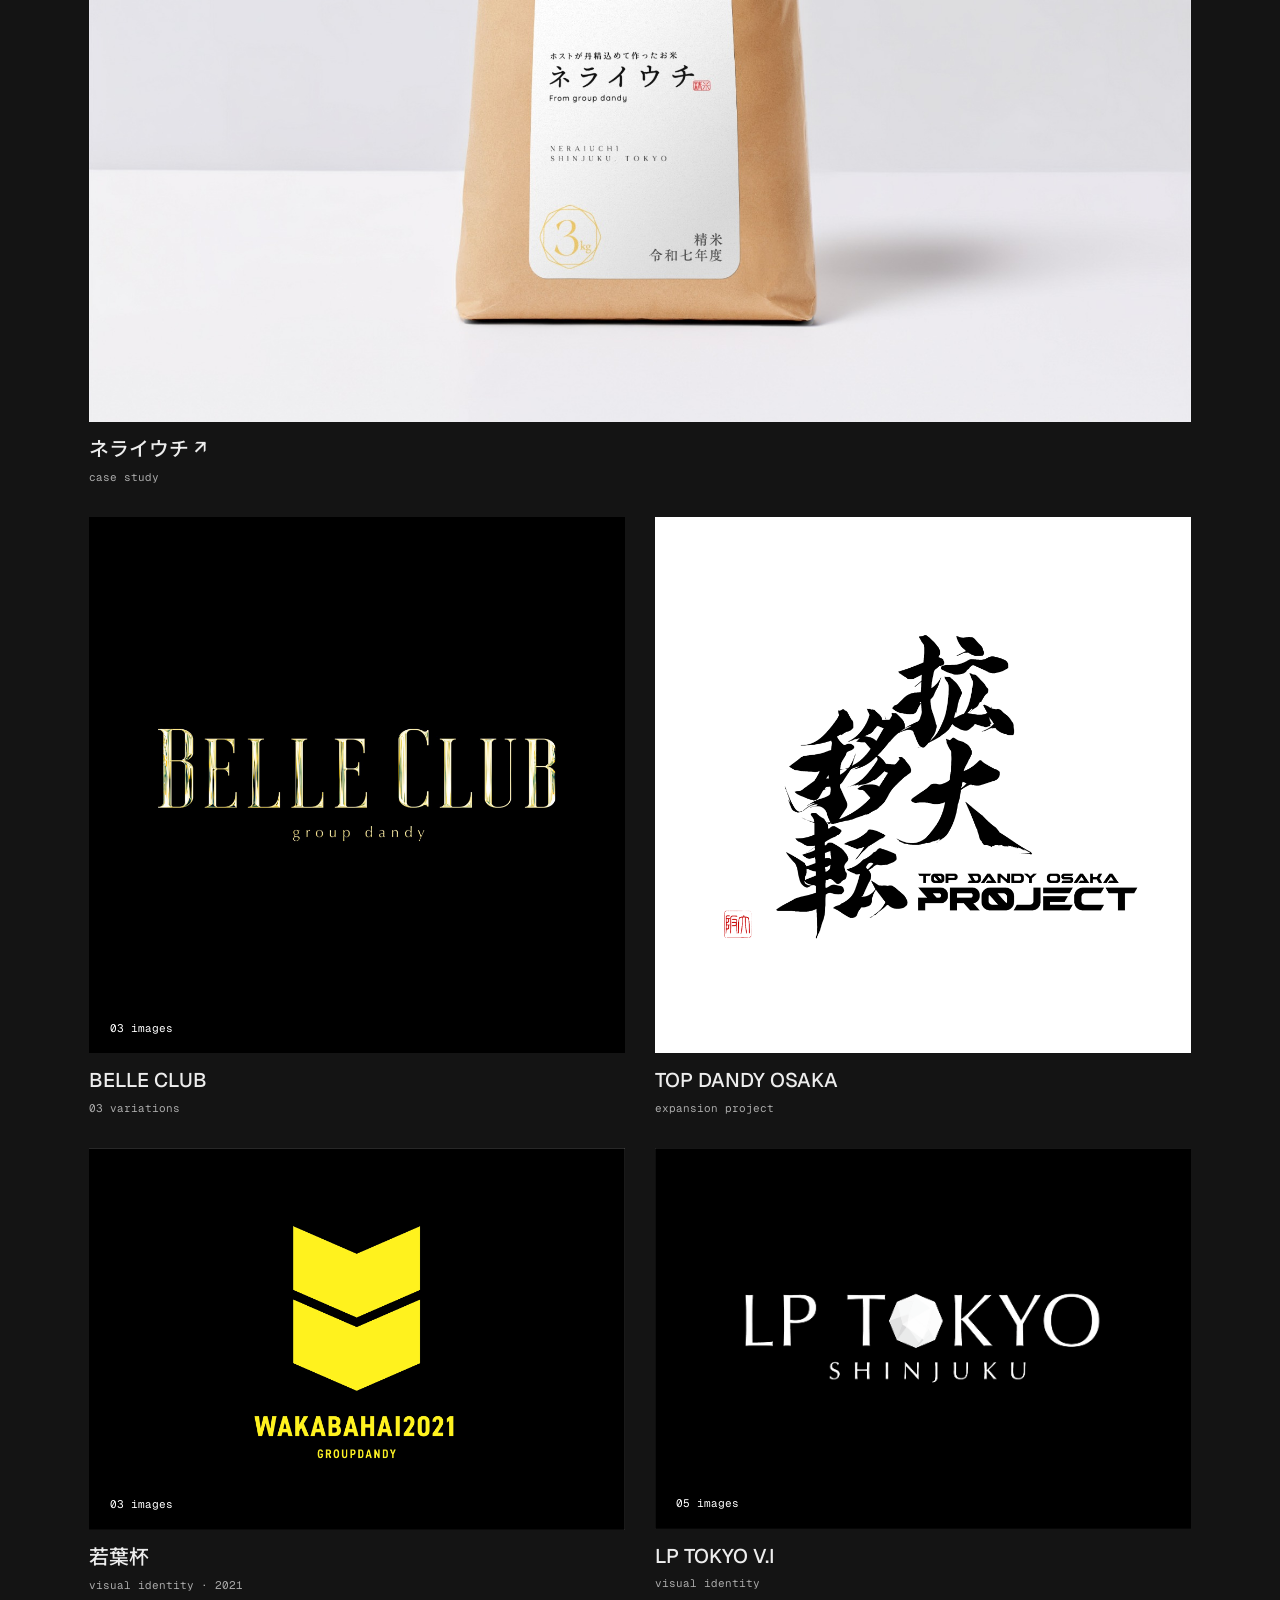
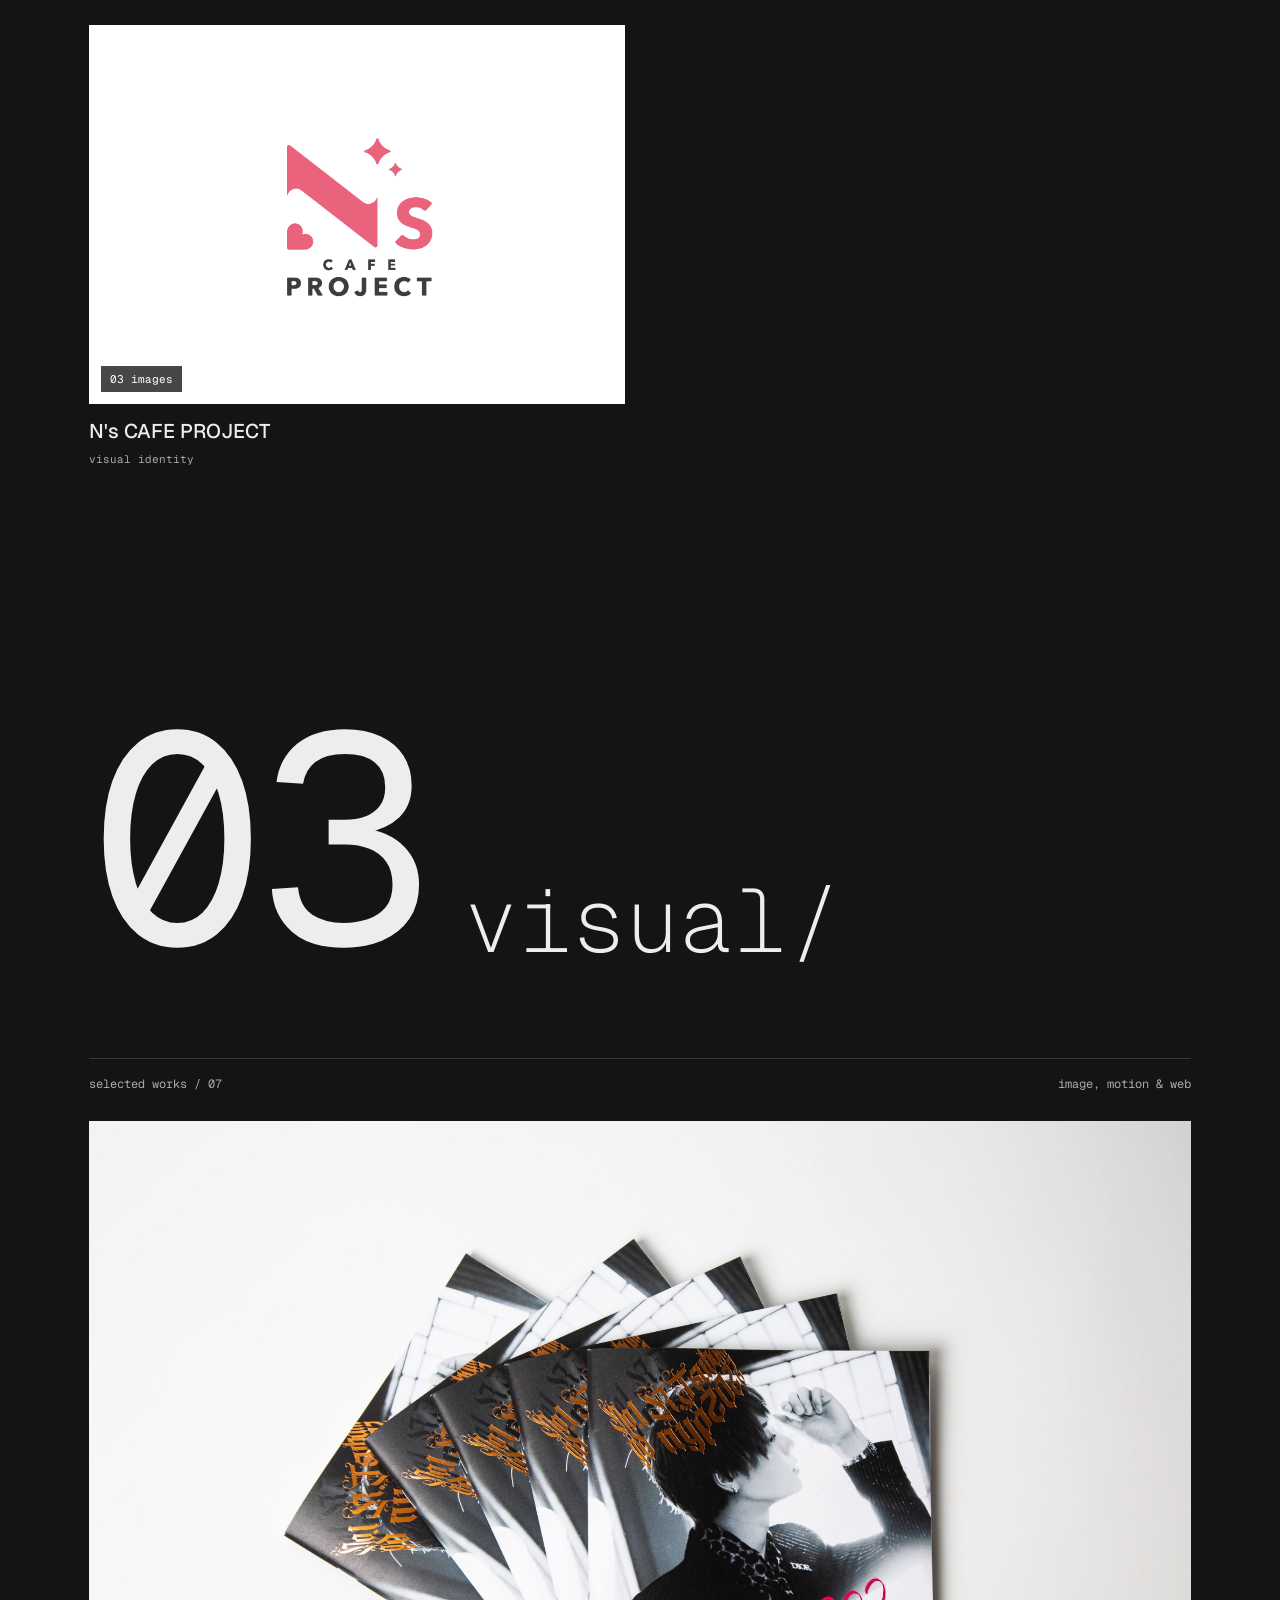
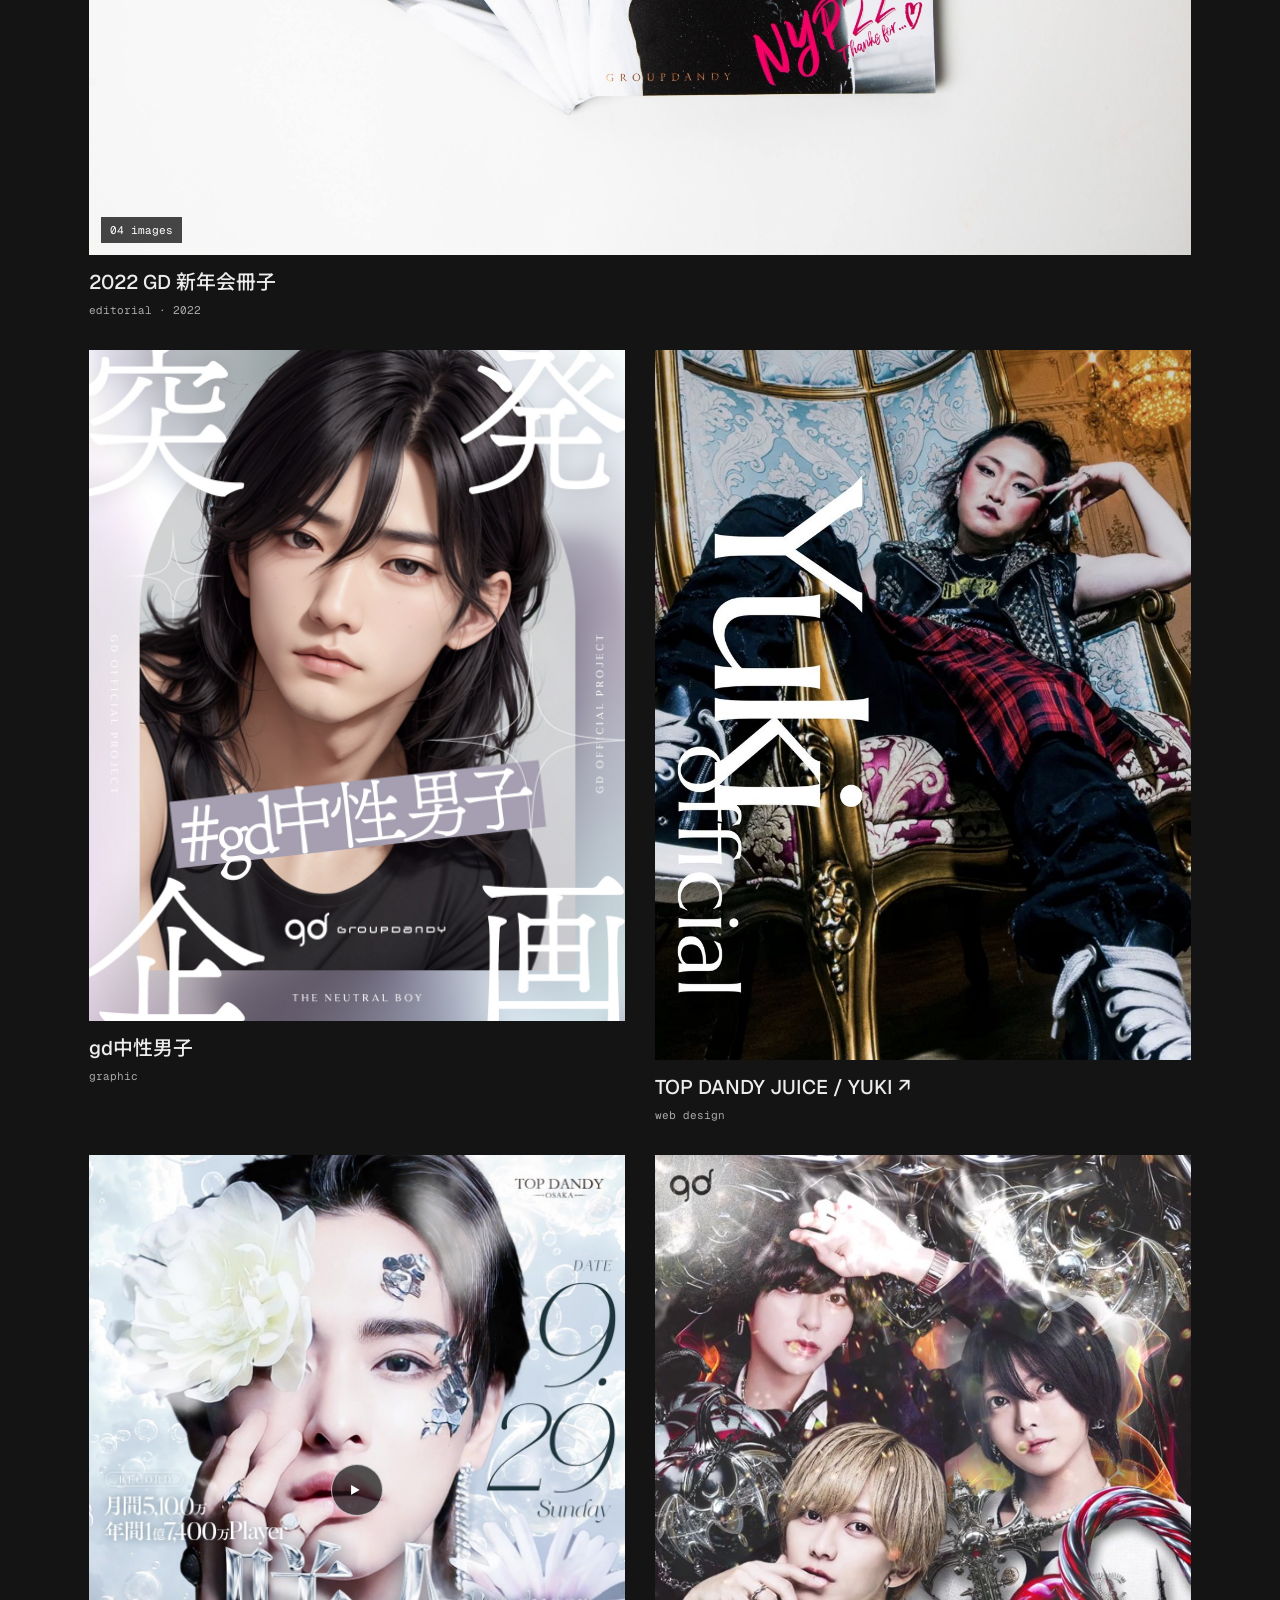
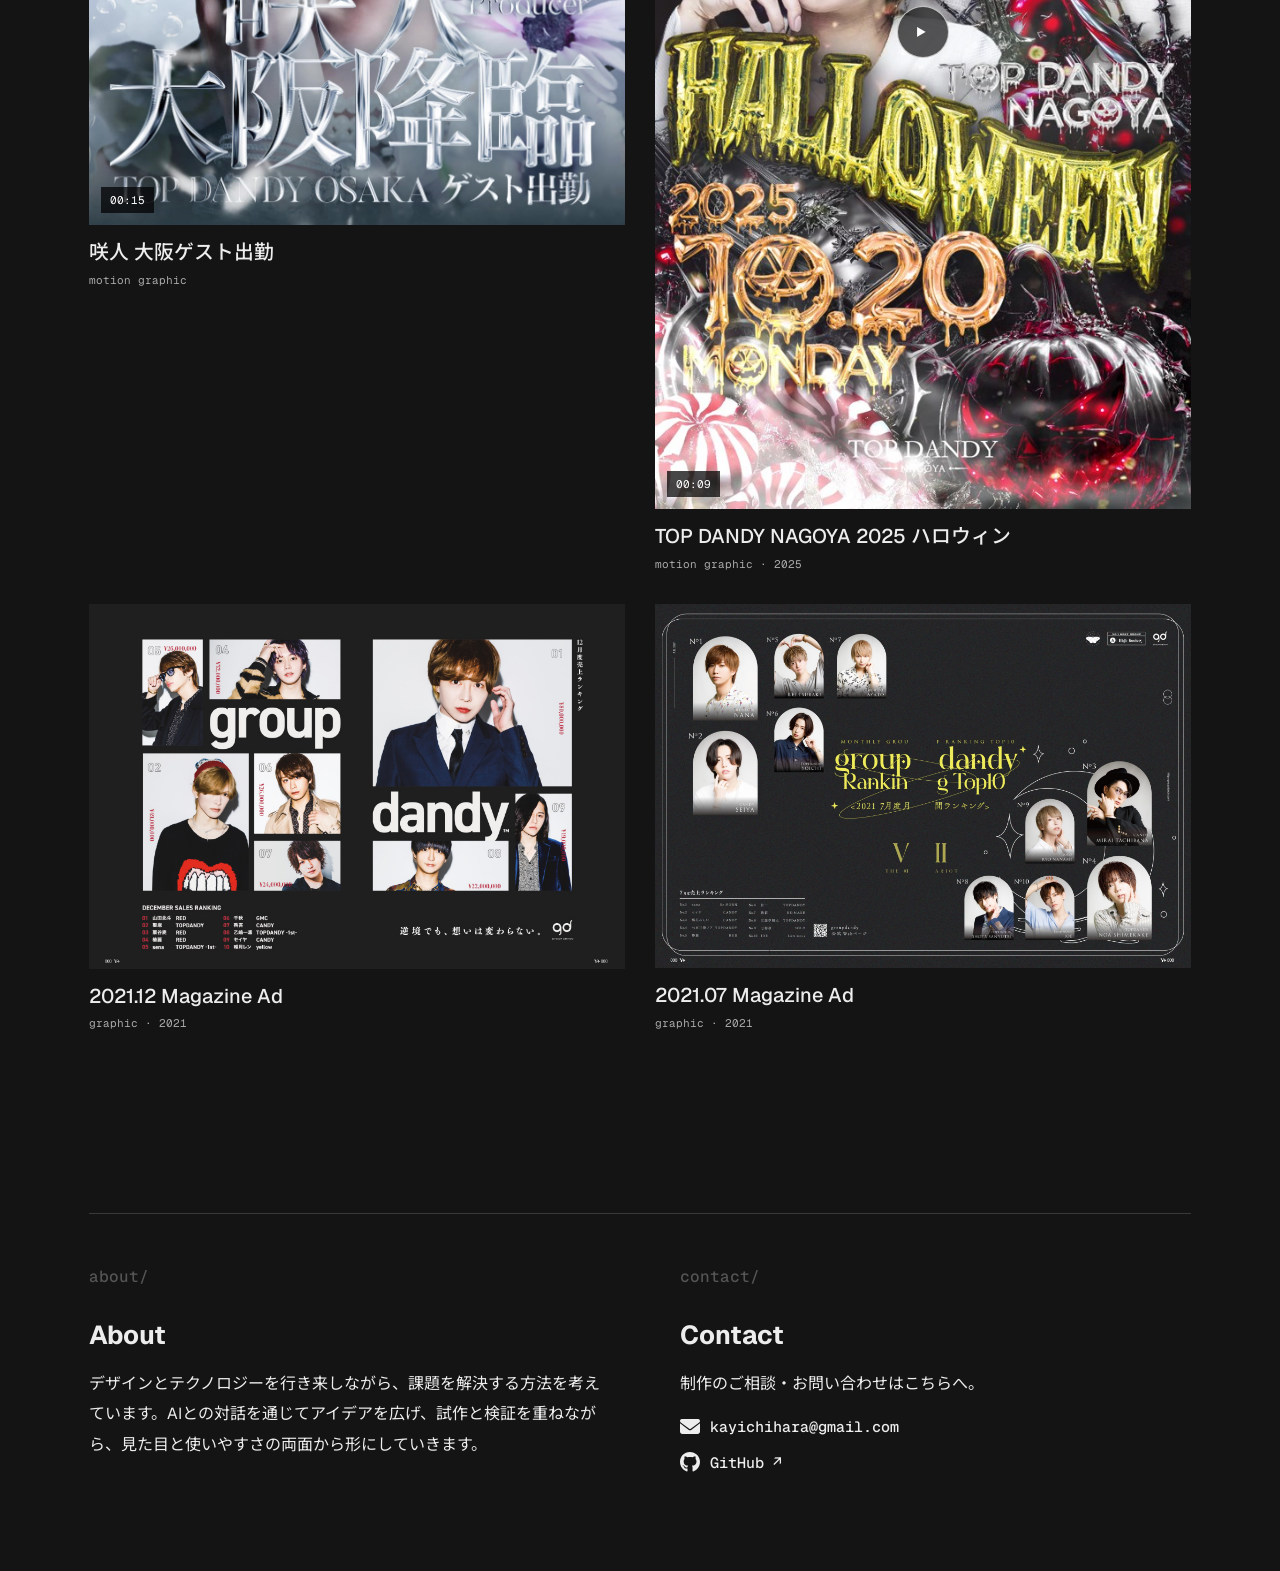
==== commit ba3264e6: "Remove costly filters and shadows from entry animation" ====
--- a/index.html
+++ b/index.html
@@ -1,5 +1,5 @@
 <!doctype html>
-<html lang="ja" class="portfolio-hide-scrollbars"><head><script src="theme.js?v=dark-default-20261104"></script><script>(function(){try{if(!window.matchMedia('(prefers-reduced-motion: reduce)').matches&&!sessionStorage.getItem('portfolio-loader-shown')){document.documentElement.classList.add('intro-active');window.__portfolioLoaderStart=performance.now();sessionStorage.setItem('portfolio-loader-shown','1');window.setTimeout(function(){document.documentElement.classList.remove('intro-active','intro-exit')},2500)}}catch(e){}})();</script><meta charset="utf-8"><meta name="viewport" content="width=device-width, initial-scale=1"><meta name="theme-color" content="#141414"><title>Kei Kawakami — Design Portfolio</title><meta name="description" content="Product, UX, identity and visual design portfolio."><link rel="stylesheet" href="style.css?v=width-cap-20261109"><link rel="icon" type="image/svg+xml" href="favicon.svg?v=pixel-k-20261103"></head>
+<html lang="ja" class="portfolio-hide-scrollbars"><head><script src="theme.js?v=dark-default-20261104"></script><script>(function(){try{if(!window.matchMedia('(prefers-reduced-motion: reduce)').matches&&!sessionStorage.getItem('portfolio-loader-shown')){document.documentElement.classList.add('intro-active');window.__portfolioLoaderStart=performance.now();sessionStorage.setItem('portfolio-loader-shown','1');window.setTimeout(function(){document.documentElement.classList.remove('intro-active','intro-exit')},2500)}}catch(e){}})();</script><meta charset="utf-8"><meta name="viewport" content="width=device-width, initial-scale=1"><meta name="theme-color" content="#141414"><title>Kei Kawakami — Design Portfolio</title><meta name="description" content="Product, UX, identity and visual design portfolio."><link rel="stylesheet" href="style.css?v=top-without-filters-20261109"><link rel="icon" type="image/svg+xml" href="favicon.svg?v=pixel-k-20261103"></head>
 <body><div id="site-loader" class="site-loader" role="status" aria-label="Portfolio loading" aria-live="polite"><div class="loader-content"><div class="loader-dots" aria-hidden="true"><span></span><span></span><span></span><span></span><span></span><span></span><span></span><span></span><span></span><span></span></div><p class="loader-line">&gt; <span data-loader-status>loading portfolio</span><span class="loader-cursor" aria-hidden="true">_</span></p></div></div>
 <span class="scroll-path" id="scroll-path" aria-label="現在のパス" style="position:fixed;display:block">~/portfolio</span>
 <section class="portfolio-entry" id="portfolio-entry" aria-labelledby="entry-title">
@@ -164,4 +164,4 @@
     <div class="gallery-viewer-content" aria-label="作品画像一覧"></div>
     <footer class="gallery-viewer-footer"><span>end of artwork /</span><button type="button" class="gallery-viewer-footer-close">close ×</button></footer>
   </div>
-</dialog></main><script src="main.js?v=chart-zoom-20261106" defer></script></body></html>+</dialog></main><script src="main.js?v=top-without-filters-20261109" defer></script></body></html>
--- a/style.css
+++ b/style.css
@@ -125,10 +125,10 @@
   100%{transform:translate3d(calc(var(--drift-x)*var(--float-strength)*-.9),calc(var(--drift-y)*var(--float-strength)*-.8),0) rotate(calc(-1deg*var(--float-strength)))}
 }
 @keyframes entry-twinkle{
-  0%,18%,77%,100%{opacity:1;transform:scale(1);text-shadow:none}
-  28%{opacity:calc(1 - .6*var(--float-strength));transform:scale(calc(1 - .05*var(--float-strength)));text-shadow:none}
-  46%,52%{opacity:1;transform:scale(calc(1 + .19*var(--float-strength)));text-shadow:0 0 5px rgba(20,20,20,.18)}
-  64%{opacity:calc(1 - .36*var(--float-strength));transform:scale(1);text-shadow:none}
+  0%,18%,77%,100%{opacity:1;transform:scale(1);}
+  28%{opacity:calc(1 - .6*var(--float-strength));transform:scale(calc(1 - .05*var(--float-strength)));}
+  46%,52%{opacity:1;transform:scale(calc(1 + .19*var(--float-strength)));}
+  64%{opacity:calc(1 - .36*var(--float-strength));transform:scale(1);}
 }
 .entry-sticky.is-complete .entry-glyph{will-change:auto}
 .entry-bottom{position:absolute;bottom:clamp(22px,4.5vw,58px);left:clamp(22px,5.6vw,90px);right:clamp(22px,5.6vw,90px);z-index:10;display:flex;justify-content:space-between;align-items:center;gap:16px;font:400 12px/1.5 var(--mono);letter-spacing:0;color:var(--secondary)}
@@ -169,7 +169,7 @@
  .entry-bottom{position:relative;bottom:auto;left:auto;right:auto;margin-top:30px}
  .entry-progress{display:none}
  .entry-glyph{will-change:auto}
- .entry-drift,.entry-glint{animation:none!important;transform:none!important;text-shadow:none!important;opacity:1!important}
+ .entry-drift,.entry-glint{animation:none!important;transform:none!important;opacity:1!important}
  .entry-cursor{animation:none}
 }
 
@@ -518,10 +518,9 @@
 /* Light-theme signal texture: quiet scanlines and short, localized glitches. */
 body::after{content:"";position:fixed;inset:0;z-index:0;pointer-events:none;background:repeating-linear-gradient(0deg,transparent 0 3px,rgba(16,24,40,.025) 3px 4px);opacity:.55}
 .entry-ascii-wide{position:relative}
-.entry-ascii-wide::after{content:attr(data-glitch);position:absolute;inset:0;white-space:pre;pointer-events:none;opacity:0;color:var(--ink);text-shadow:-2px 0 rgba(255,0,0,.5),0 1px rgba(0,180,0,.35),2px 0 rgba(0,0,255,.5);clip-path:inset(35% 0 48% 0)}
+.entry-ascii-wide::after{content:attr(data-glitch);position:absolute;inset:0;white-space:pre;pointer-events:none;opacity:0;color:var(--ink);clip-path:inset(35% 0 48% 0)}
 @media(prefers-reduced-motion:no-preference){
  .entry-ascii-wide::after{animation:entry-signal-glitch 7s steps(1,end) 2;animation-delay:1.8s}
- .entry-meta a:hover,.entry-scene .tree-nav a:hover,.gallery-caption>a:hover,.category-path a:hover{animation:link-signal-glitch .32s steps(1,end) 1}
 }
 @keyframes entry-signal-glitch{
  0%,5%,100%{opacity:0;transform:translateX(0)}
@@ -530,40 +529,27 @@
  3%{opacity:.7;transform:translateX(3px);clip-path:inset(36% 0 48% 0)}
  4%{opacity:0}
 }
-@keyframes link-signal-glitch{
- 0%,100%{text-shadow:none}
- 20%{filter:url(#rgb-ink)}
- 45%{filter:url(#rgb-ink)}
- 65%{text-shadow:none}
-}
+
 @media(prefers-reduced-motion:reduce){.entry-ascii-wide::after{display:none}}
 
-/* RGB masks are added before inversion; overlaps become dark ink. */
-.entry-ascii-wide{filter:url(#rgb-ink);text-shadow:none}
-.entry-ascii-wide::after{text-shadow:none}
-.entry-sticky:not(.is-complete) .entry-glyph:not(.space){filter:url(#rgb-ink)}
 
 /* Neutral dark preview; artwork keeps its original colors. */
 :root[data-theme="dark"]{color-scheme:dark;--paper:#141414;--ink:#ededed;--secondary:#aaa;--muted:#929292;--line:#393939;--panel:#202020}
 .theme-preview-toggle{position:fixed;right:20px;bottom:20px;z-index:60;background:var(--paper);color:var(--ink);border:1px solid var(--line);padding:7px 12px;font:12px/1.5 var(--mono);border-radius:2px}
 .theme-preview-toggle:hover{background:var(--panel)}
-[data-theme="dark"] .entry-ascii-wide,[data-theme="dark"] .entry-sticky:not(.is-complete) .entry-glyph:not(.space){filter:url(#rgb-light)}
 [data-theme="dark"] body::after{background:repeating-linear-gradient(0deg,transparent 0 3px,rgba(210,228,255,.035) 3px 4px)}
 [data-theme="dark"] .gallery-caption small,[data-theme="dark"] .gallery-product-description,[data-theme="dark"] .entry-identity p{color:var(--secondary)}
 [data-theme="dark"] .flow-node{background:var(--panel);border-color:var(--line)}
 [data-theme="dark"] .work-entry:hover{background:var(--panel)}
 [data-theme="dark"] .km-inspector{color:#1f2937}
 
-/* Scattered directory letters sharpen as they assemble. */
-.entry-drift{filter:blur(calc(var(--glyph-haze,0) * .6px))}
+/* Scattered directory letters keep opacity and transform motion only. */
 @keyframes entry-twinkle{
- 0%,18%,77%,100%{opacity:.85;transform:scale(1);text-shadow:0 0 calc(var(--float-strength)*3px) currentColor}
- 28%{opacity:calc(1 - .65*var(--float-strength));transform:scale(calc(1 - .08*var(--float-strength)));text-shadow:none}
- 46%,52%{opacity:1;transform:scale(calc(1 + .32*var(--float-strength)));text-shadow:0 0 calc(var(--float-strength)*5px) currentColor,0 0 calc(var(--float-strength)*10px) currentColor}
- 64%{opacity:calc(1 - .45*var(--float-strength));transform:scale(1);text-shadow:none}
-}
-.entry-sticky.is-complete .entry-drift{filter:none}
-@media(prefers-reduced-motion:reduce){.entry-drift{filter:none}}
+ 0%,18%,77%,100%{opacity:.85;transform:scale(1);}
+ 28%{opacity:calc(1 - .65*var(--float-strength));transform:scale(calc(1 - .08*var(--float-strength)));}
+ 46%,52%{opacity:1;transform:scale(calc(1 + .32*var(--float-strength)));}
+ 64%{opacity:calc(1 - .45*var(--float-strength));transform:scale(1);}
+}
 
 /* Place the artwork/content layer above the background scanlines. */
 body > main.site{position:relative;z-index:1}
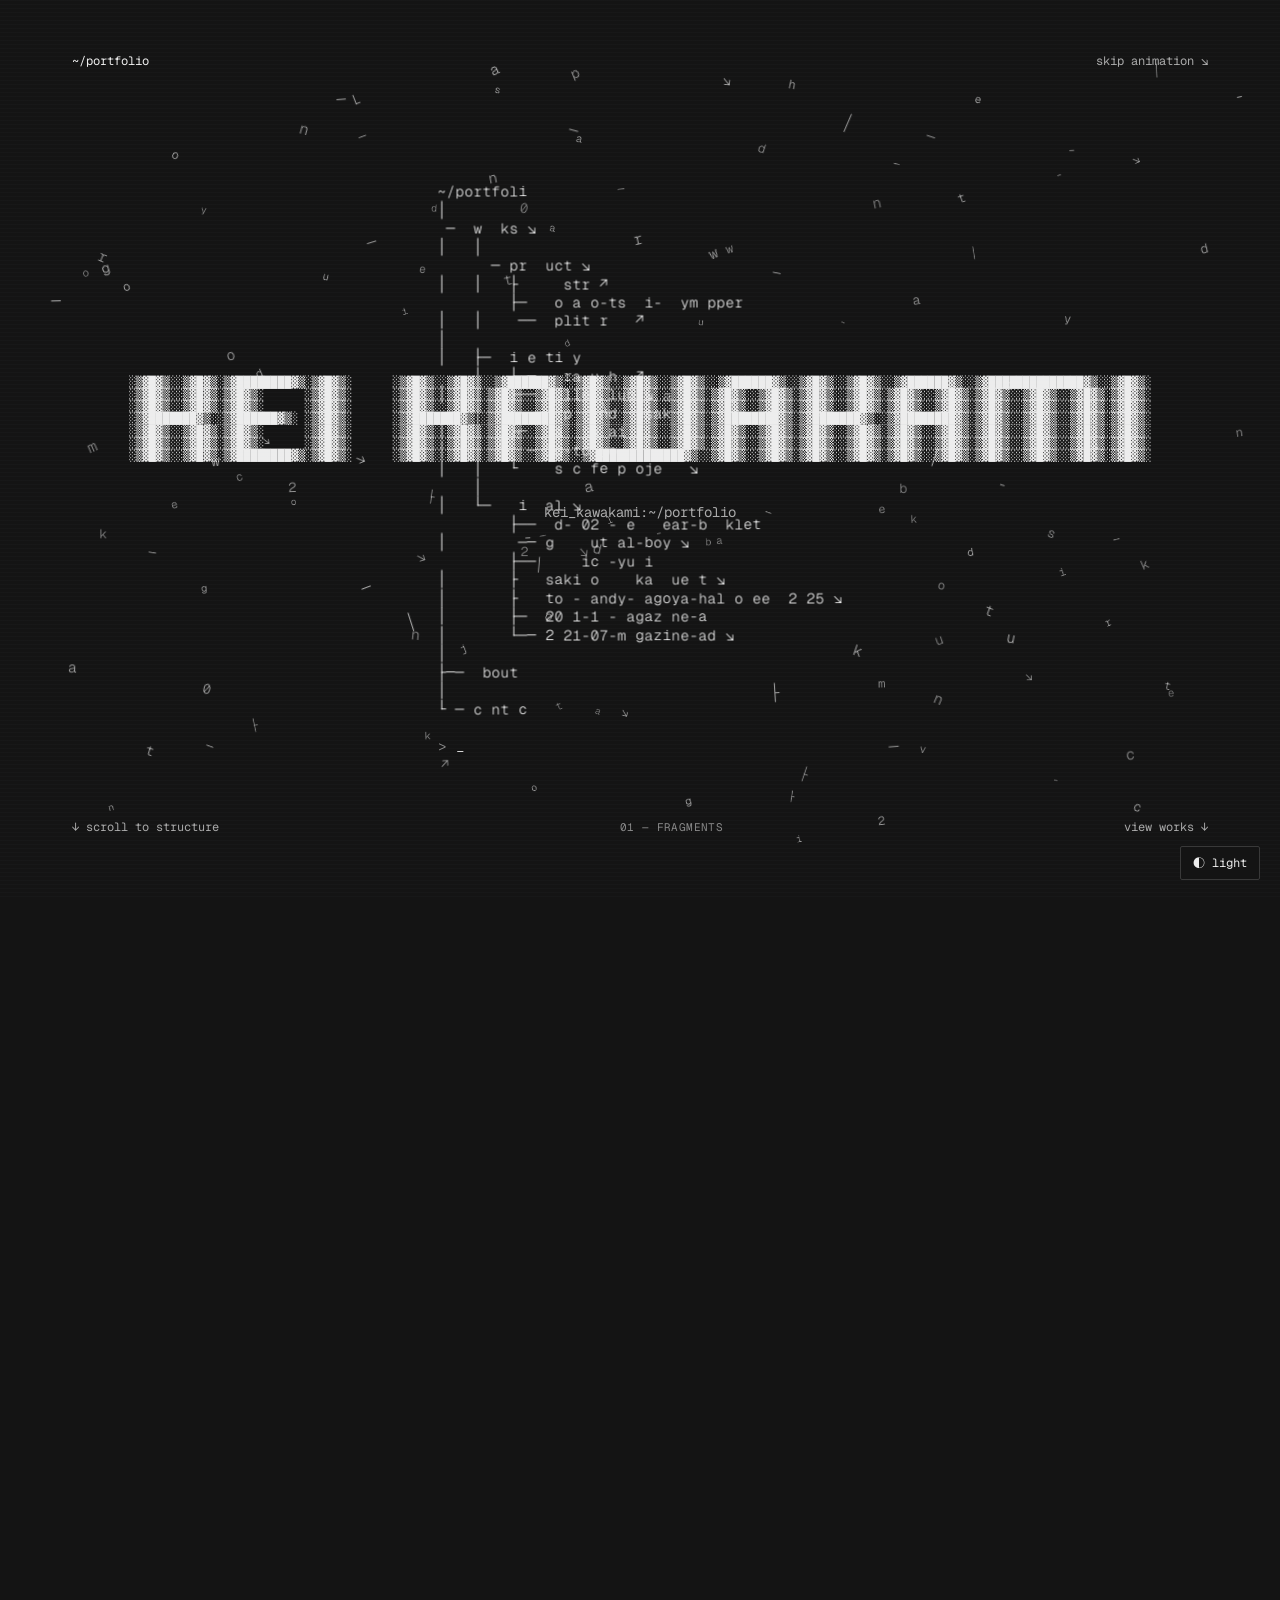
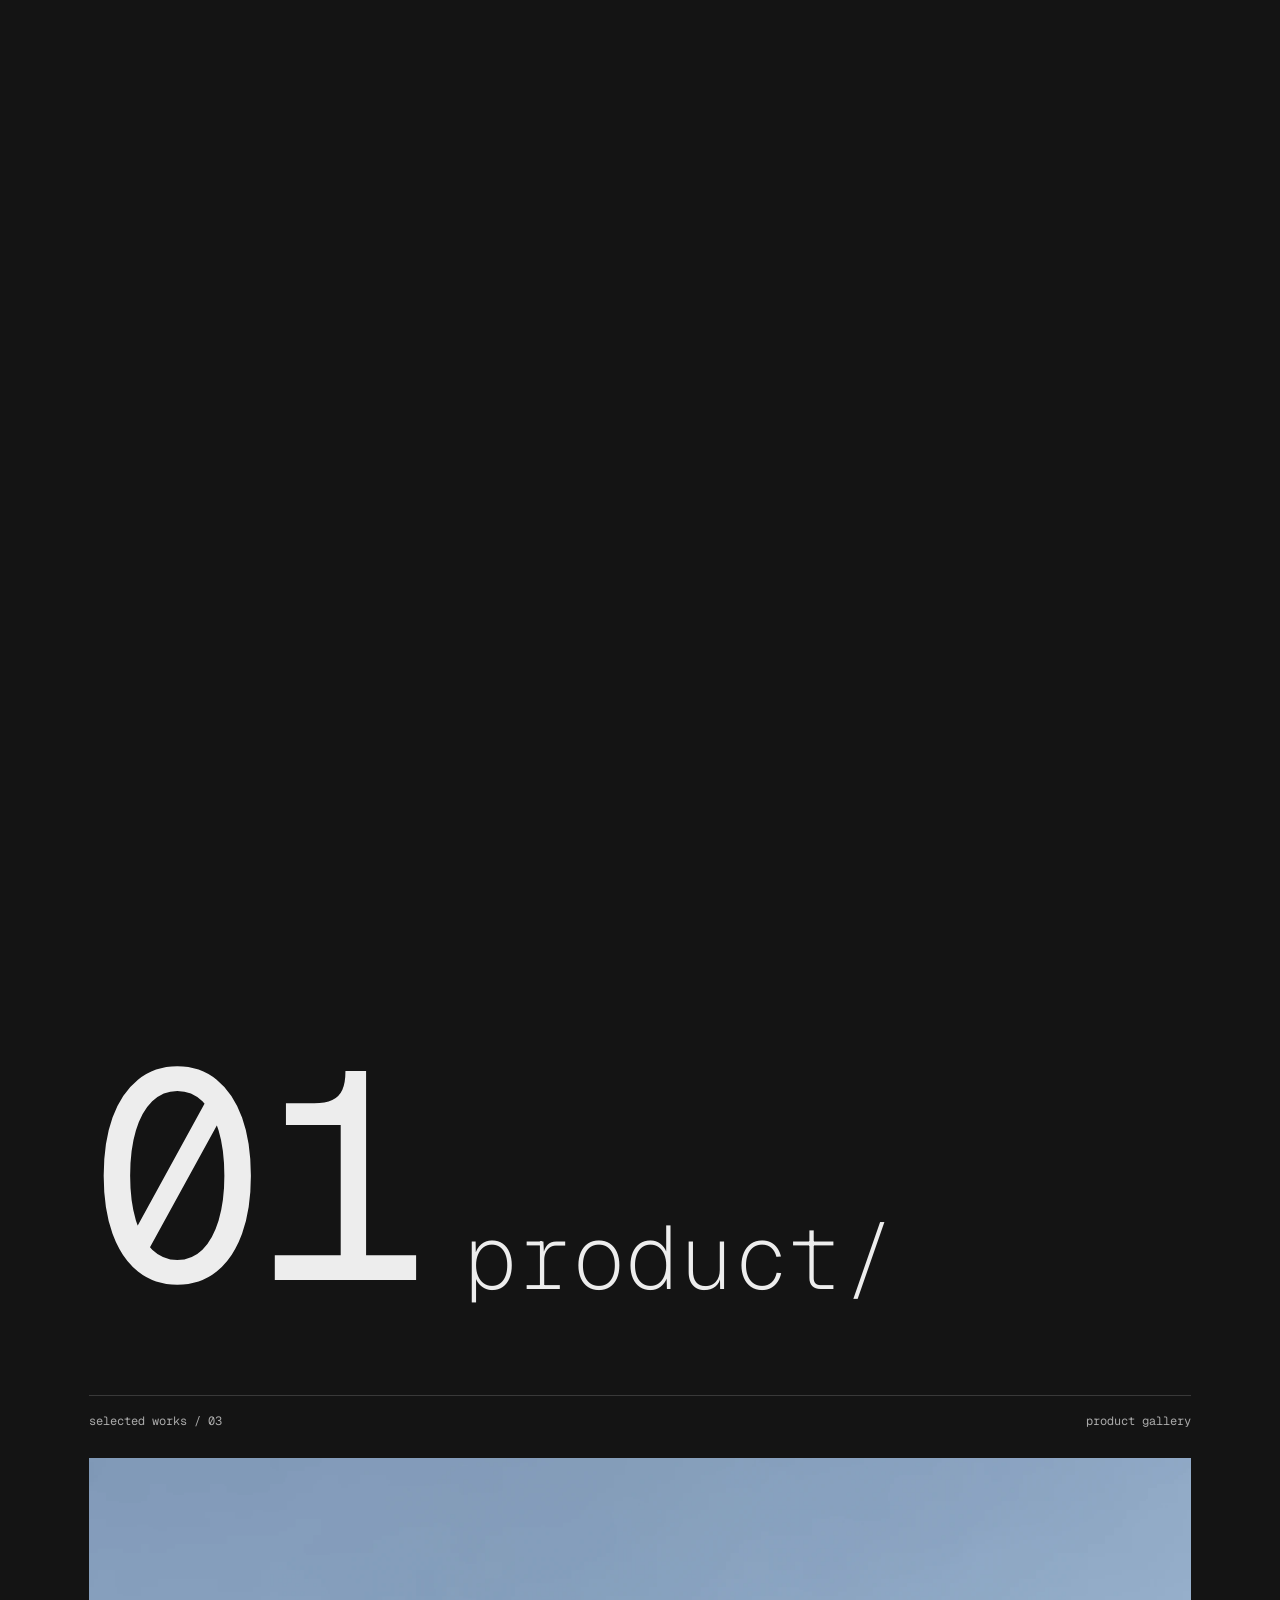
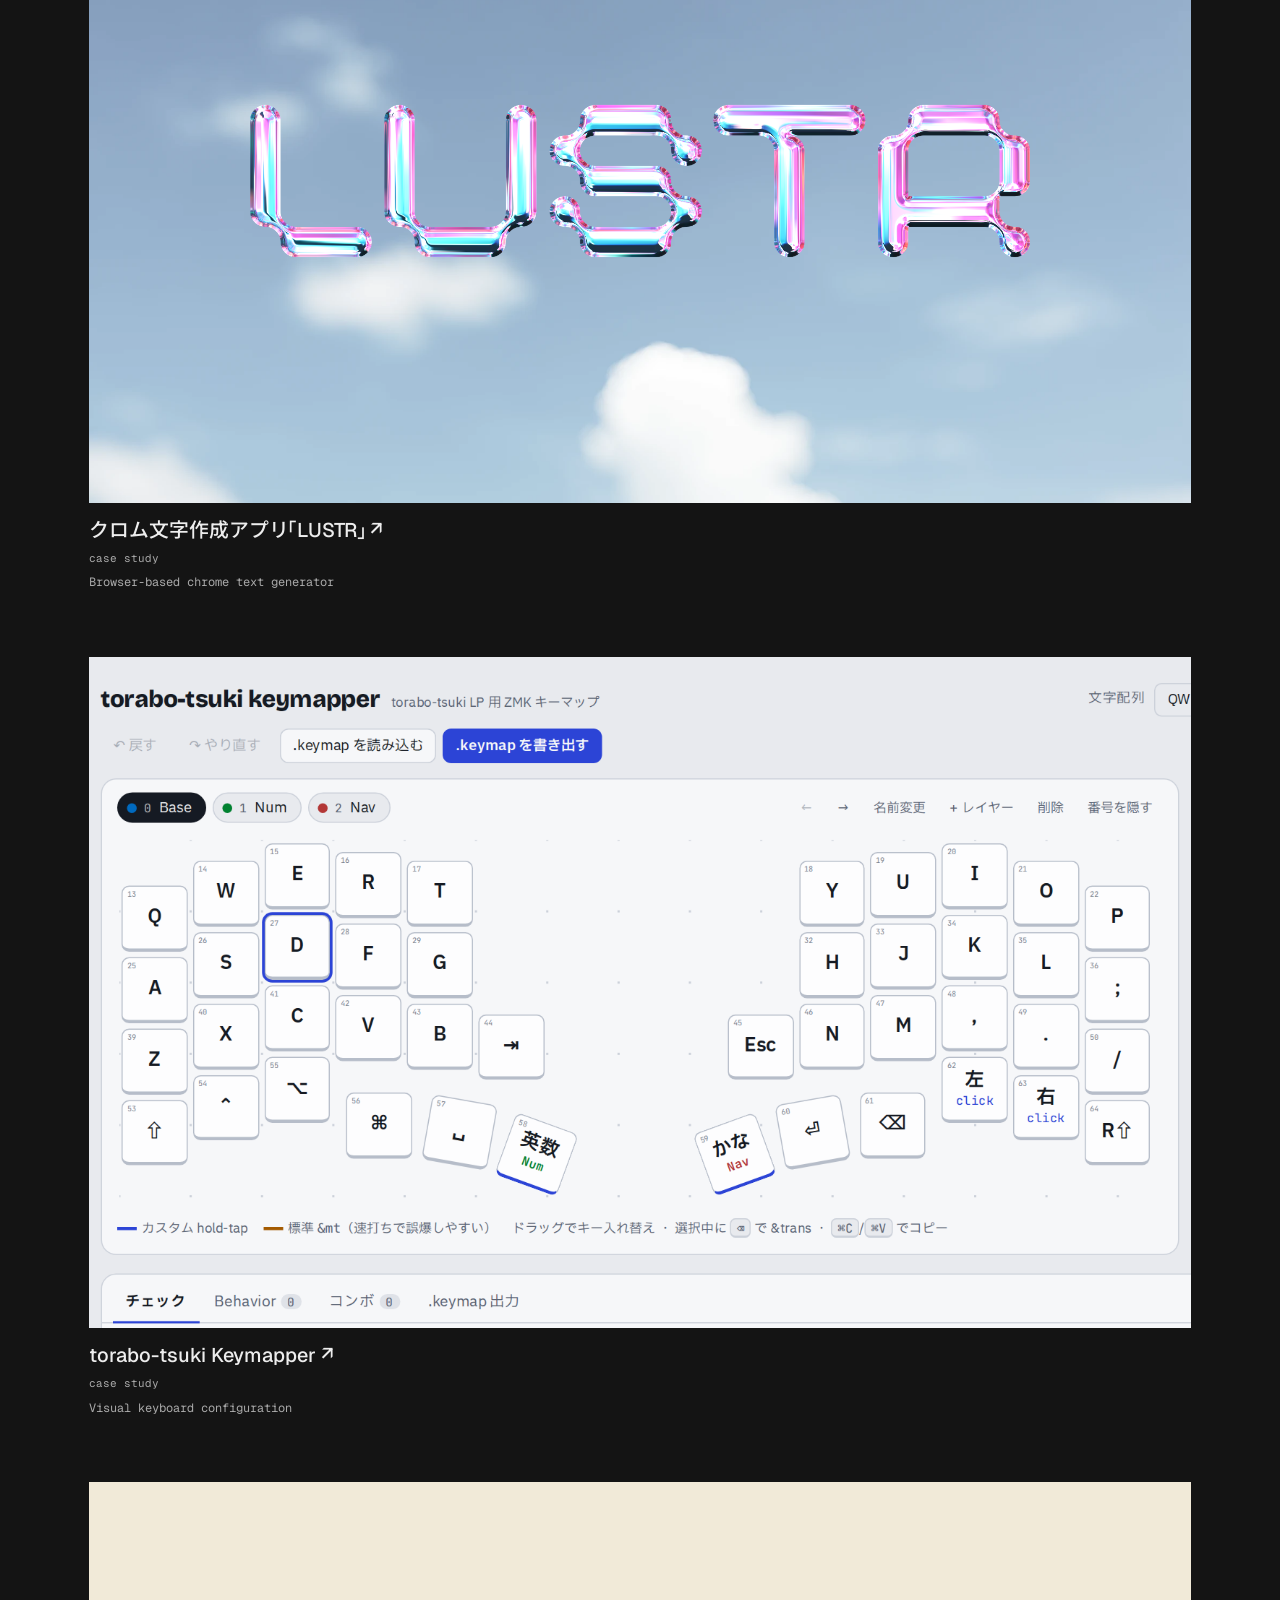
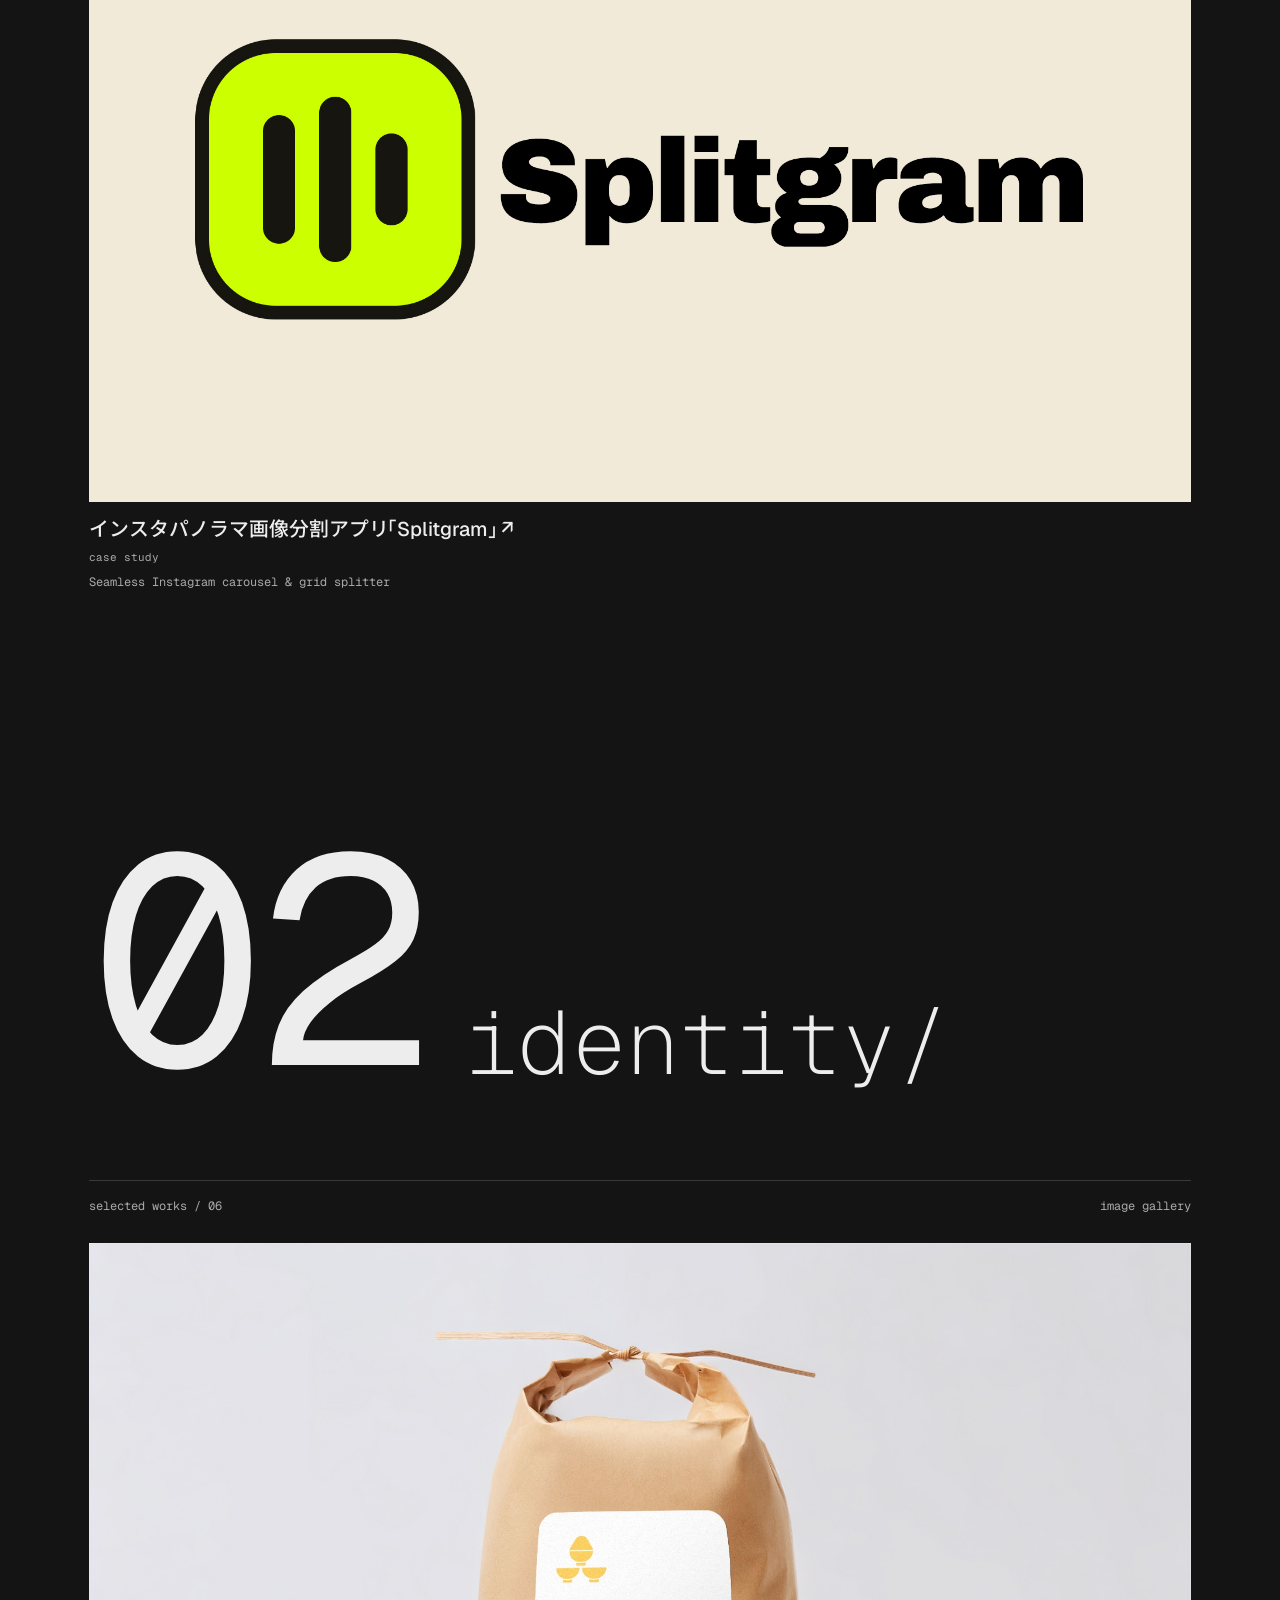
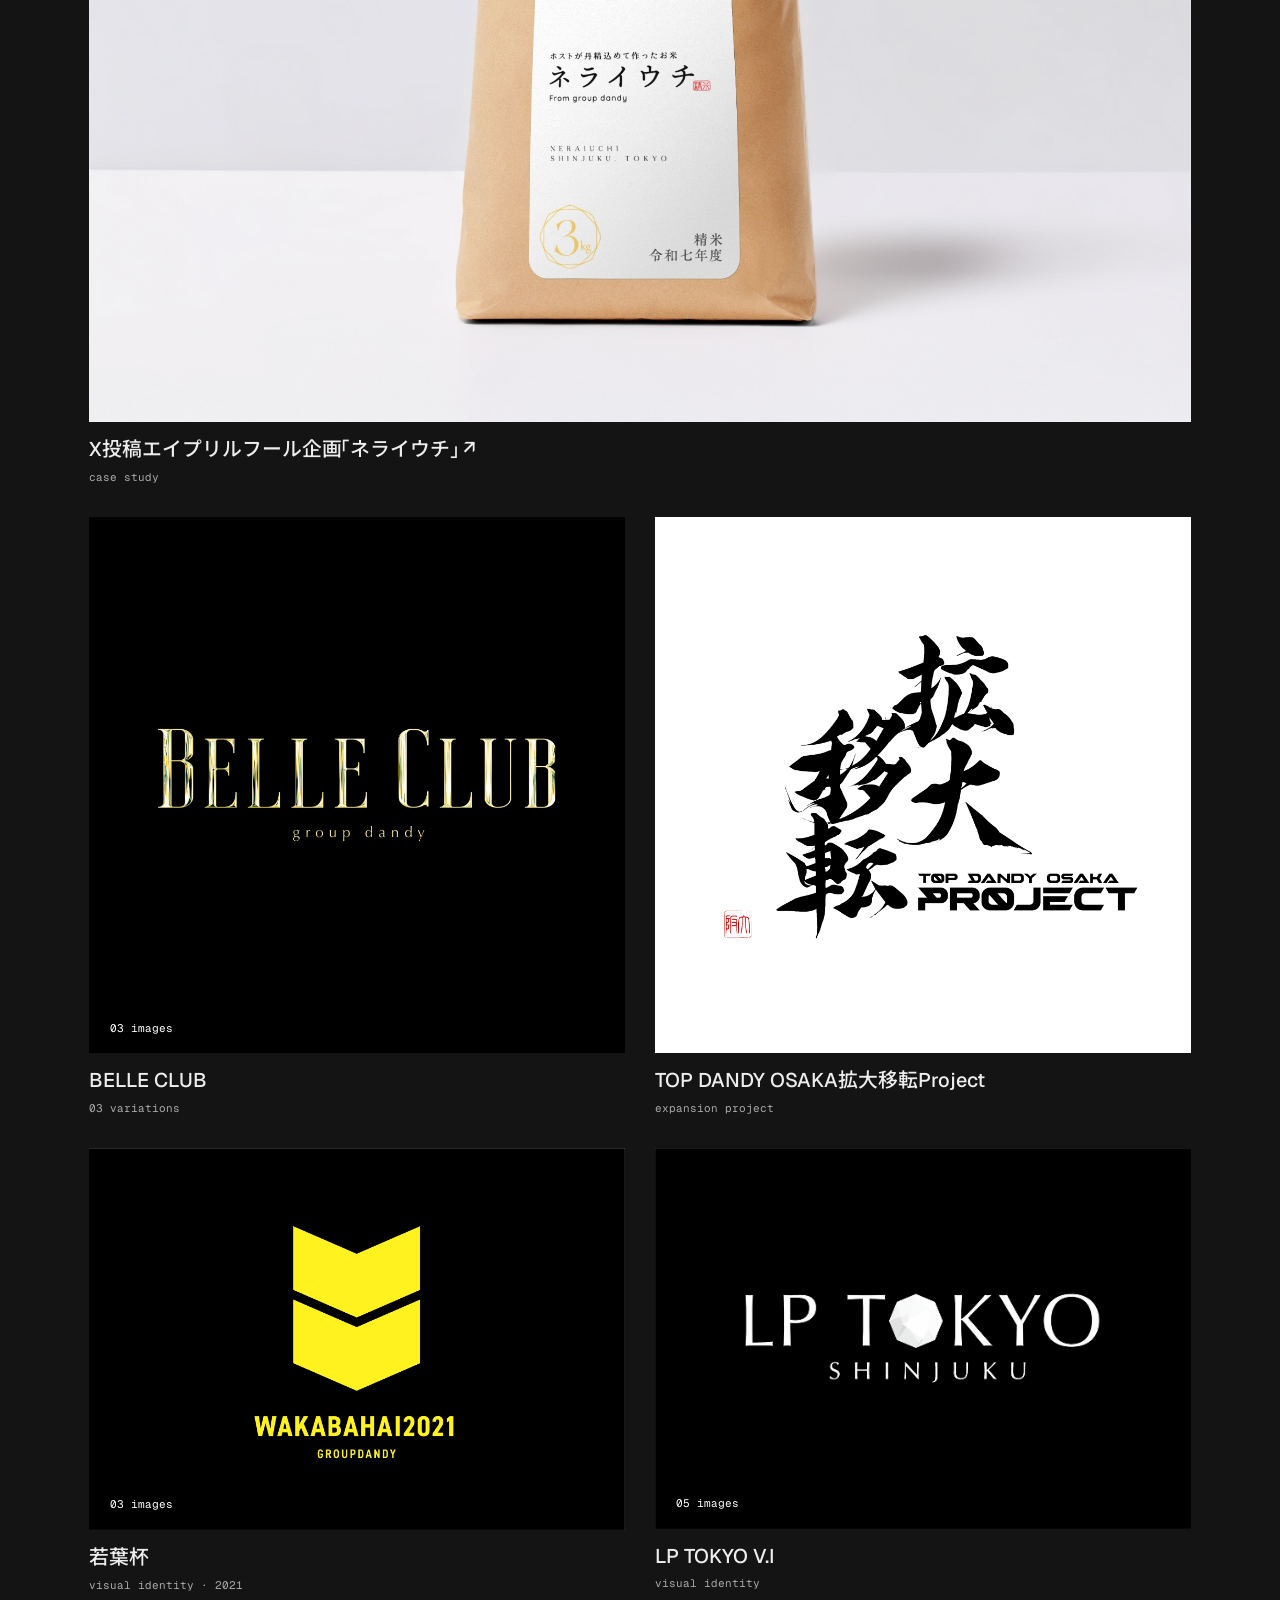
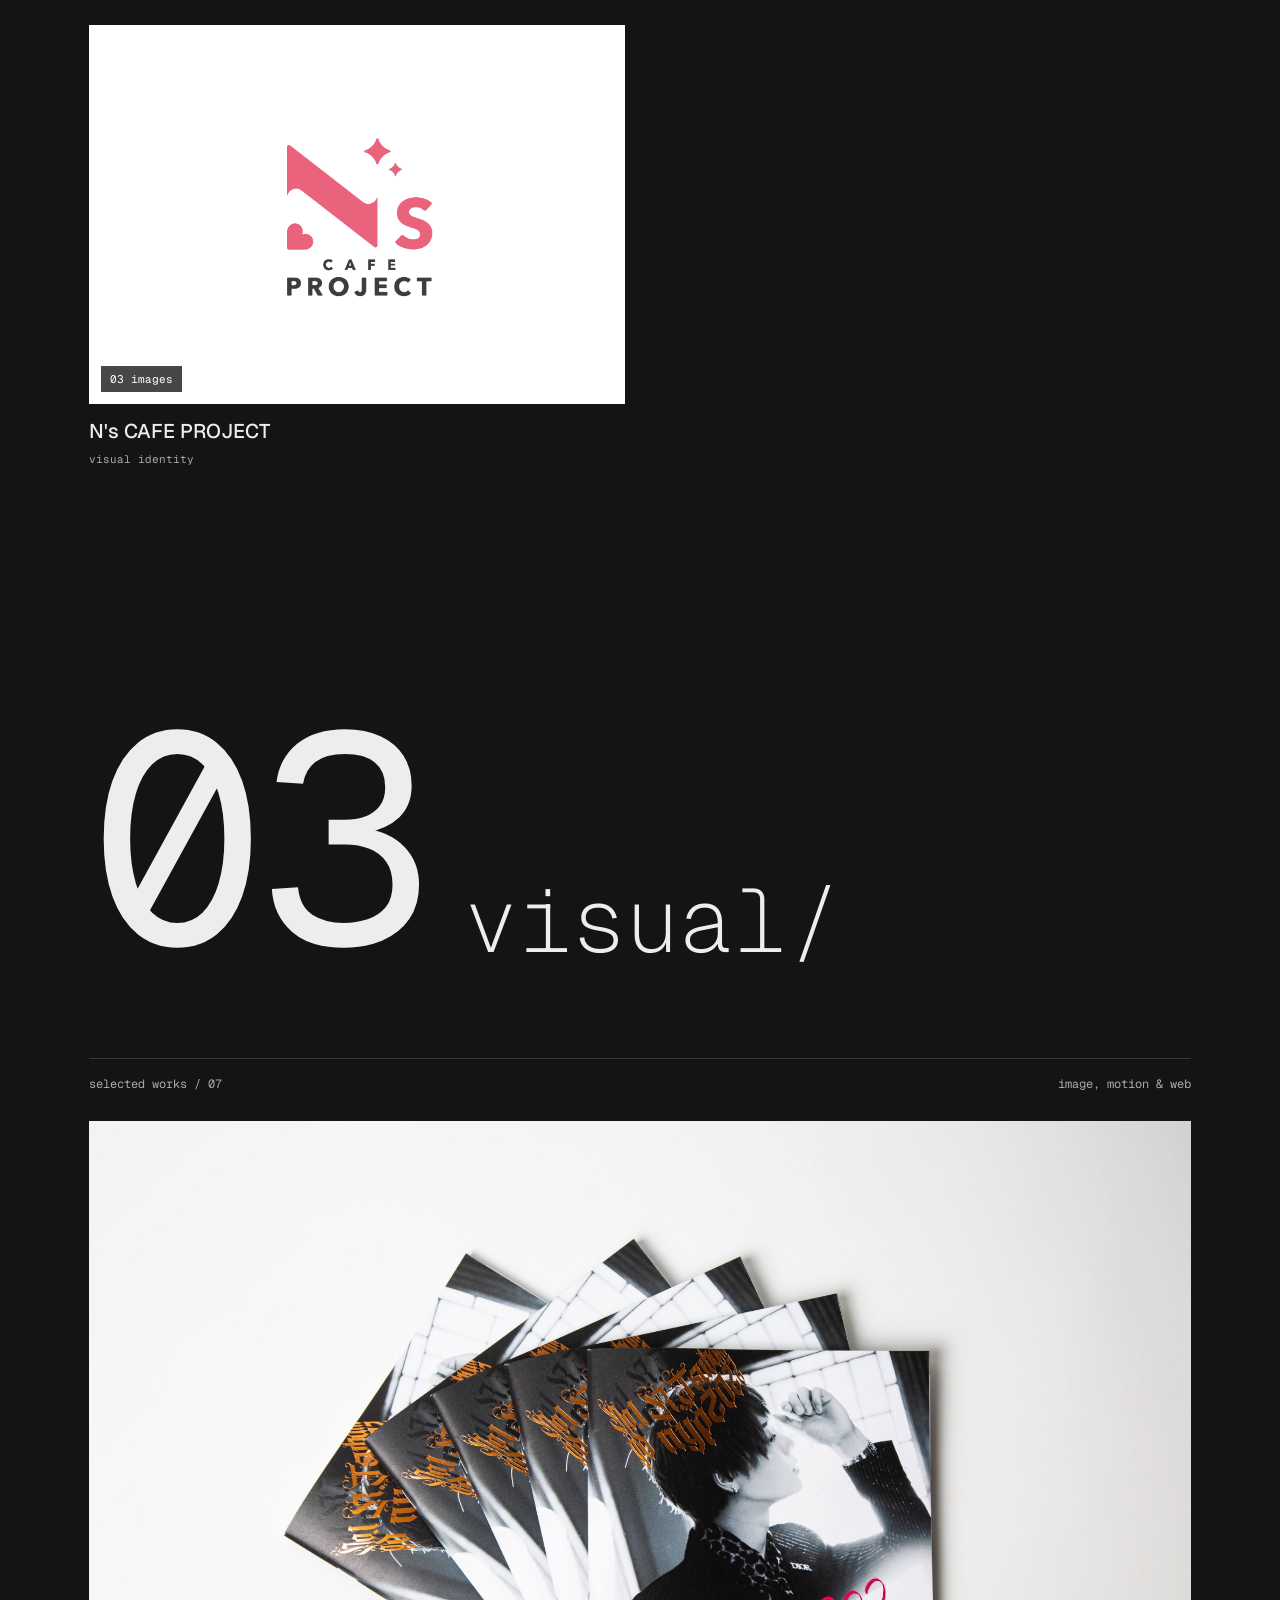
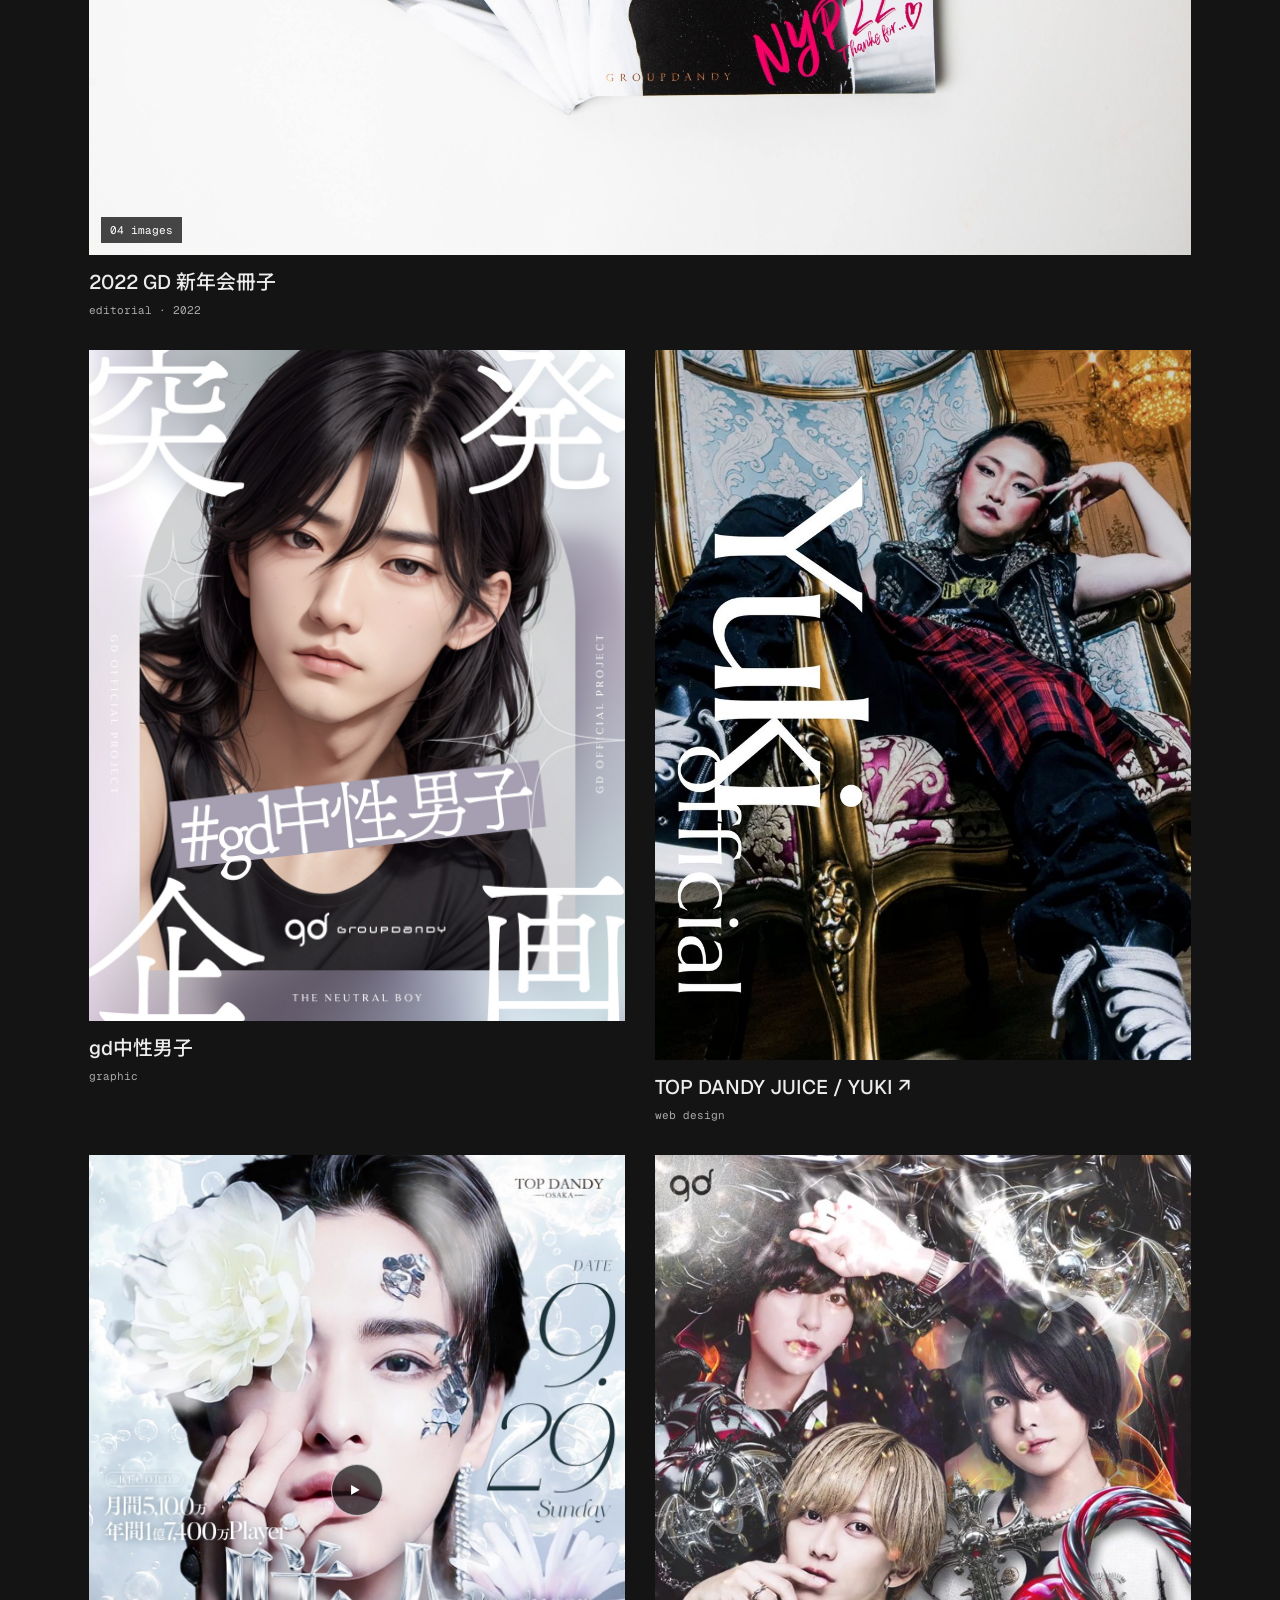
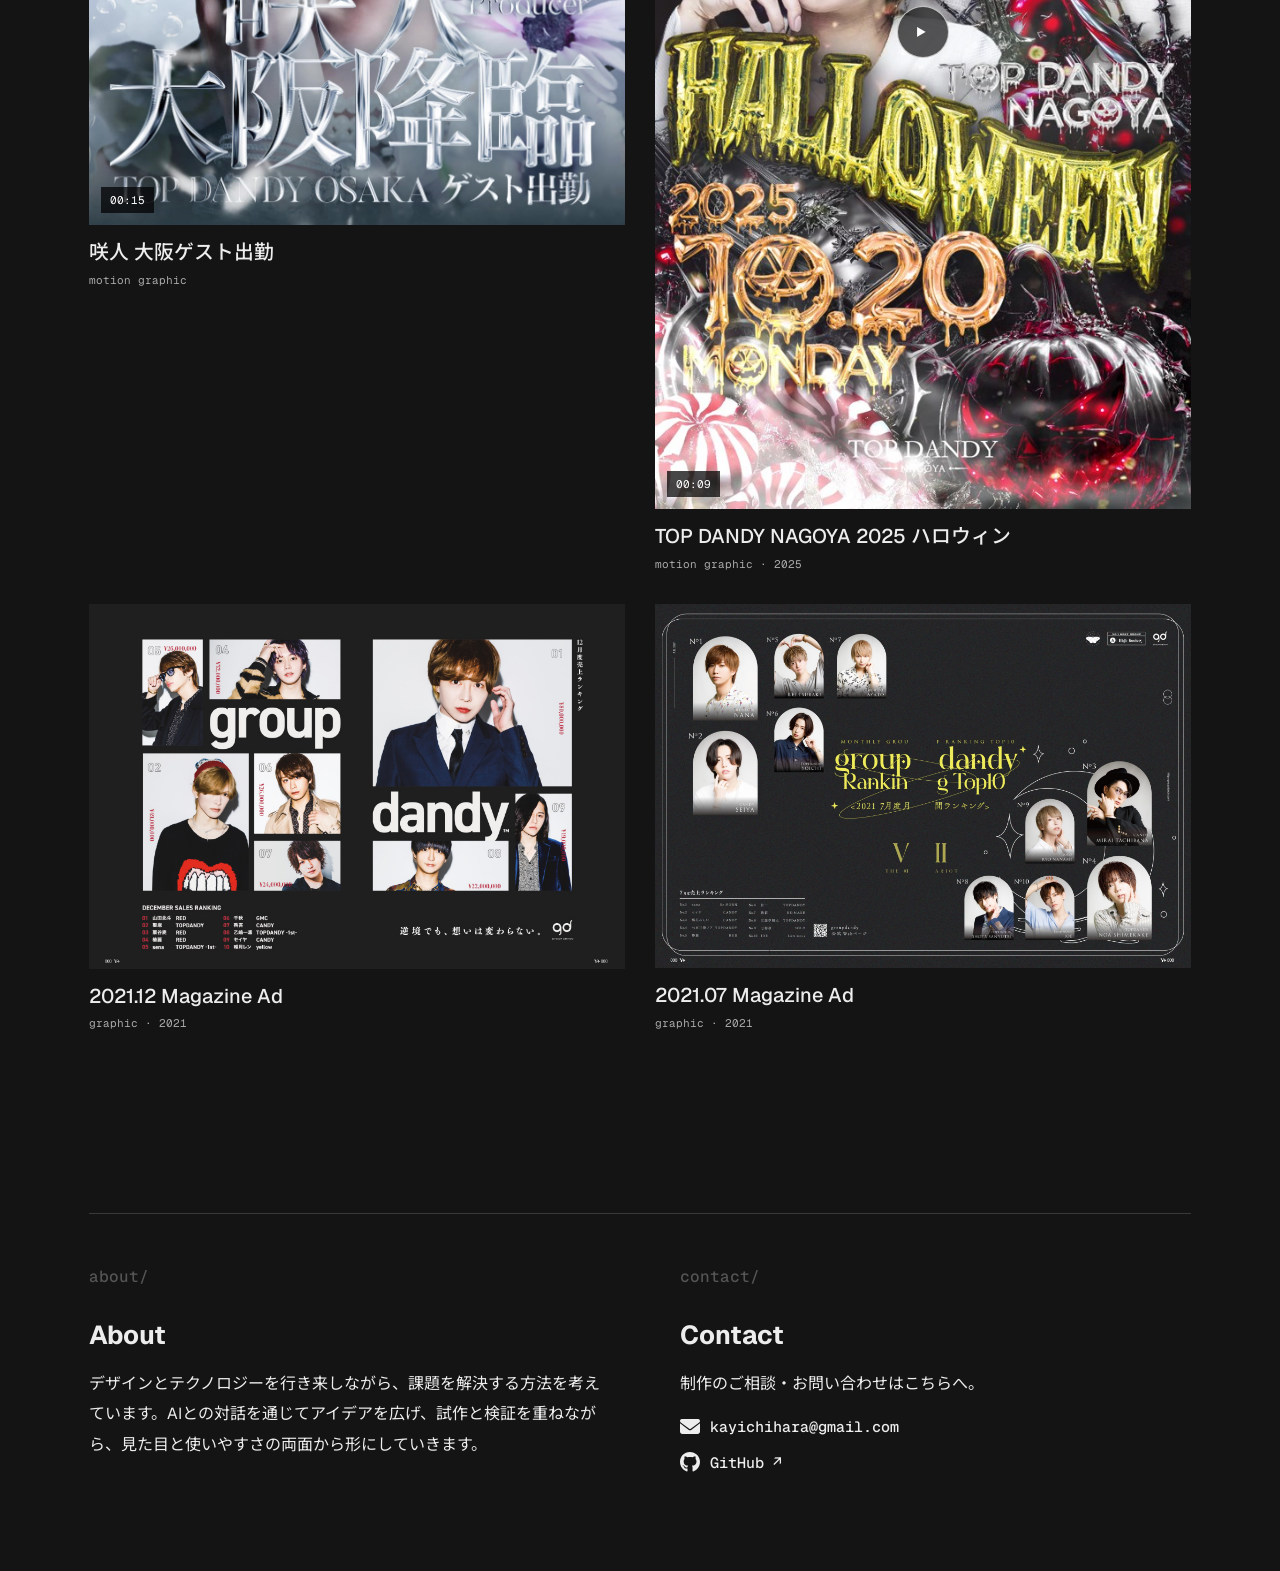
==== commit fe7f88d0: "Clarify portfolio work titles in Japanese" ====
--- a/index.html
+++ b/index.html
@@ -73,8 +73,8 @@
     <div class="gallery-heading"><span>selected works / 03</span><span>product gallery</span></div>
     <div class="gallery-grid gallery-product">
       <article class="gallery-tile gallery-tile--featured">
-        <a class="gallery-media gallery-link" href="works/product/lustr.html" aria-label="LUSTRの個別ページを見る"><img src="assets/lustr-y2k-thumbnail.png" alt="青空を背景にピンクと水色のクロム文字で描いたLUSTRのテキストエフェクト" width="2048" height="1198" loading="lazy" decoding="async"><span class="gallery-expand" aria-hidden="true">view case ↗</span></a>
-        <div class="gallery-caption"><a href="works/product/lustr.html">LUSTR ↗</a><small>case study</small></div>
+        <a class="gallery-media gallery-link" href="works/product/lustr.html" aria-label="クロム文字作成アプリ「LUSTR」の個別ページを見る"><img src="assets/lustr-y2k-thumbnail.png" alt="青空を背景にピンクと水色のクロム文字で描いたLUSTRのテキストエフェクト" width="2048" height="1198" loading="lazy" decoding="async"><span class="gallery-expand" aria-hidden="true">view case ↗</span></a>
+        <div class="gallery-caption"><a href="works/product/lustr.html">クロム文字作成アプリ「LUSTR」 ↗</a><small>case study</small></div>
         <p class="gallery-product-description">Browser-based chrome text generator</p>
       </article>
       <article class="gallery-tile">
@@ -83,8 +83,8 @@
         <p class="gallery-product-description">Visual keyboard configuration</p>
       </article>
       <article class="gallery-tile">
-        <a class="gallery-media gallery-link" href="works/product/splitgram.html" aria-label="Splitgramの個別ページを見る"><img src="assets/splitgram.jpg" alt="クリーム色の背景にライム色のアイコンと黒いSplitgramロゴ" width="1920" height="1080" loading="lazy" decoding="async"><span class="gallery-expand" aria-hidden="true">view case ↗</span></a>
-        <div class="gallery-caption"><a href="works/product/splitgram.html">Splitgram ↗</a><small>case study</small></div>
+        <a class="gallery-media gallery-link" href="works/product/splitgram.html" aria-label="インスタパノラマ画像分割アプリ「Splitgram」の個別ページを見る"><img src="assets/splitgram.jpg" alt="クリーム色の背景にライム色のアイコンと黒いSplitgramロゴ" width="1920" height="1080" loading="lazy" decoding="async"><span class="gallery-expand" aria-hidden="true">view case ↗</span></a>
+        <div class="gallery-caption"><a href="works/product/splitgram.html">インスタパノラマ画像分割アプリ「Splitgram」 ↗</a><small>case study</small></div>
         <p class="gallery-product-description">Seamless Instagram carousel &amp; grid splitter</p>
       </article>
     </div>
@@ -98,9 +98,9 @@
       <span class="category-headline-text">identity/</span>
     </h2>
   </div>
-  <div class="category-directory gallery-directory"><div class="gallery-heading"><span>selected works / 06</span><span>image gallery</span></div><div class="gallery-grid gallery-identity"><article class="gallery-tile gallery-tile--featured"><a class="gallery-media gallery-link" href="works/identity/neraiuchi.html" aria-label="ネライウチの個別ページを見る"><img src="assets/neraiuchi-rice-bag.jpg" alt="ネライウチの米袋パッケージ。クラフト紙の袋に金色の茶碗ロゴと和文ラベルを配置したモックアップ" width="2048" height="1448" loading="lazy" decoding="async"><span class="gallery-expand" aria-hidden="true">view case ↗</span></a><div class="gallery-caption"><a href="works/identity/neraiuchi.html">ネライウチ ↗</a><small>case study</small></div></article>
+  <div class="category-directory gallery-directory"><div class="gallery-heading"><span>selected works / 06</span><span>image gallery</span></div><div class="gallery-grid gallery-identity"><article class="gallery-tile gallery-tile--featured"><a class="gallery-media gallery-link" href="works/identity/neraiuchi.html" aria-label="X投稿エイプリルフール企画「ネライウチ」の個別ページを見る"><img src="assets/neraiuchi-rice-bag.jpg" alt="ネライウチの米袋パッケージ。クラフト紙の袋に金色の茶碗ロゴと和文ラベルを配置したモックアップ" width="2048" height="1448" loading="lazy" decoding="async"><span class="gallery-expand" aria-hidden="true">view case ↗</span></a><div class="gallery-caption"><a href="works/identity/neraiuchi.html">X投稿エイプリルフール企画「ネライウチ」 ↗</a><small>case study</small></div></article>
 <article class="gallery-tile" id="belle-club"><button class="gallery-media gallery-zoom" type="button" data-gallery-image="assets/belleclub-option-01-hq.jpg" data-gallery-images="assets/belleclub-option-01-hq.jpg|assets/belleclub-adopted-hq.jpg|assets/belleclub-option-02-hq.jpg" data-gallery-labels="採用案|別案 01|別案 02" data-gallery-name="BELLE CLUB" aria-label="BELLE CLUBのロゴ3案を縦スクロールで見る"><img src="assets/belleclub-option-01-hq.jpg" alt="BELLE CLUBの採用ロゴ。金属的な金文字のロゴタイプ" width="480" height="480" loading="lazy" decoding="async"><span class="gallery-expand" aria-hidden="true">view 3 images ↗</span><span class="gallery-count-tag" aria-hidden="true">03 images</span></button><div class="gallery-caption"><button class="gallery-title-button" type="button" data-gallery-open="belle-club" aria-label="BELLE CLUBの作品を開く">BELLE CLUB</button><small>03 variations</small></div></article>
-<article class="gallery-tile" id="top-dandy-osaka"><button class="gallery-media gallery-zoom" type="button" data-gallery-image="assets/top-dandy-osaka-expansion-hq.jpg" data-gallery-name="TOP DANDY OSAKA — 拡大移転Project" aria-label="TOP DANDY OSAKA 拡大移転Projectのロゴを拡大表示"><img src="assets/top-dandy-osaka-expansion-thumb.png" width="2048" height="2048" alt="TOP DANDY OSAKA拡大移転Projectのロゴ。力強い黒い筆文字と幾何学的な欧文ロゴタイプ、赤い印章" loading="lazy" decoding="async"><span class="gallery-expand" aria-hidden="true">expand ↗</span></button><div class="gallery-caption"><button class="gallery-title-button" type="button" data-gallery-open="top-dandy-osaka" aria-label="TOP DANDY OSAKAの作品を開く">TOP DANDY OSAKA</button><small>expansion project</small></div></article>
+<article class="gallery-tile" id="top-dandy-osaka"><button class="gallery-media gallery-zoom" type="button" data-gallery-image="assets/top-dandy-osaka-expansion-hq.jpg" data-gallery-name="TOP DANDY OSAKA拡大移転Project" aria-label="TOP DANDY OSAKA 拡大移転Projectのロゴを拡大表示"><img src="assets/top-dandy-osaka-expansion-thumb.png" width="2048" height="2048" alt="TOP DANDY OSAKA拡大移転Projectのロゴ。力強い黒い筆文字と幾何学的な欧文ロゴタイプ、赤い印章" loading="lazy" decoding="async"><span class="gallery-expand" aria-hidden="true">expand ↗</span></button><div class="gallery-caption"><button class="gallery-title-button" type="button" data-gallery-open="top-dandy-osaka" aria-label="TOP DANDY OSAKA拡大移転Projectの作品を開く">TOP DANDY OSAKA拡大移転Project</button><small>expansion project</small></div></article>
 <article class="gallery-tile" id="wakabahai"><button class="gallery-media gallery-zoom" type="button" data-gallery-image="assets/wakabahai-black-2000.png" data-gallery-images="assets/wakabahai-black-2000.png|assets/wakabahai-yellow-2000.png|assets/wakabahai-vi-hq.jpg" data-gallery-labels="ロゴ · 黒背景|ロゴ · 黄色背景|ビジュアルアイデンティティ" data-gallery-name="若葉杯 — Visual Identity" aria-label="若葉杯の画像3枚を縦スクロールで見る"><img src="assets/wakabahai-black-2000.png" width="2000" height="1423" alt="若葉杯2021のロゴ。黒背景に黄色のシンボルとWAKABAHAI2021の文字" loading="lazy" decoding="async"><span class="gallery-expand" aria-hidden="true">view 3 images ↗</span><span class="gallery-count-tag" aria-hidden="true">03 images</span></button><div class="gallery-caption"><button class="gallery-title-button" type="button" data-gallery-open="wakabahai" aria-label="若葉杯の作品を開く">若葉杯</button><small>visual identity · 2021</small></div></article>
 <article class="gallery-tile" id="lp-tokyo"><button class="gallery-media gallery-zoom" type="button" data-gallery-image="assets/lp-tokyo-black-horizontal.png" data-gallery-images="assets/lp-tokyo-black-horizontal.png|assets/lp-tokyo-black-stacked.png|assets/lp-tokyo-white-horizontal.png|assets/lp-tokyo-white-stacked.png|assets/lp-tokyo-logo-variations.png" data-gallery-labels="横組み · 黒背景|縦組み · 黒背景|横組み · 白背景|縦組み · 白背景|ロゴバリエーション一覧" data-gallery-name="LP TOKYO V.I" aria-label="LP TOKYO V.Iの画像5枚を縦スクロールで見る"><img src="assets/lp-tokyo-black-horizontal.png" width="2526" height="1791" alt="LP TOKYO SHINJUKUの横組みロゴ。黒背景に白い文字と多面体のシンボル" loading="lazy" decoding="async"><span class="gallery-expand" aria-hidden="true">view 5 images ↗</span><span class="gallery-count-tag" aria-hidden="true">05 images</span></button><div class="gallery-caption"><button class="gallery-title-button" type="button" data-gallery-open="lp-tokyo" aria-label="LP TOKYO V.Iの作品を開く">LP TOKYO V.I</button><small>visual identity</small></div></article>
 <article class="gallery-tile" id="ns-cafe-project"><button class="gallery-media gallery-zoom" type="button" data-gallery-image="assets/nscp-logo.jpg" data-gallery-images="assets/nscp-logo.jpg|assets/nscp-layout.png|assets/nscp-positive-negative.png" data-gallery-labels="ロゴ|設計グリッド|白背景・黒背景の展開" data-gallery-name="N's CAFE PROJECT" aria-label="N's CAFE PROJECTの画像3枚を縦スクロールで見る"><img src="assets/nscp-logo.jpg" width="1754" height="1241" alt="N's CAFE PROJECTのロゴ。ピンクのNとSにハートと輝きのモチーフを組み合わせたデザイン" loading="lazy" decoding="async"><span class="gallery-expand" aria-hidden="true">view 3 images ↗</span><span class="gallery-count-tag" aria-hidden="true">03 images</span></button><div class="gallery-caption"><button class="gallery-title-button" type="button" data-gallery-open="ns-cafe-project" aria-label="N's CAFE PROJECTの作品を開く">N's CAFE PROJECT</button><small>visual identity</small></div></article></div></div>
--- a/style.css
+++ b/style.css
@@ -443,11 +443,11 @@
 
 /* Unicode block-art nameplate stays on one line at every viewport size.
    Small screens scale both axes equally to preserve original glyph proportions. */
-.entry-identity h1.entry-ascii-heading{margin:0;font:400 13px/1 ui-monospace,"SFMono-Regular",Menlo,"DejaVu Sans Mono",monospace;letter-spacing:0;max-width:calc(100vw - 48px)}
+.entry-identity h1.entry-ascii-heading{margin:0;font:400 13px/1 ui-monospace,"SFMono-Regular",Menlo,"DejaVu Sans Mono",monospace;letter-spacing:0;max-width:min(calc(100vw - 96px),calc(var(--site-width) - 96px))}
 .entry-ascii-wide{display:block;font:inherit;font-size:clamp(6px,.88vw,13px);line-height:1.08;white-space:pre;text-align:left}
 .entry-identity .entry-ascii-heading + p{margin-top:clamp(24px,3.1vw,44px);text-transform:none;font-weight:400;letter-spacing:0}
 @media(max-width:700px){
-  .entry-identity h1.entry-ascii-heading{width:calc(100vw - 32px);max-width:none;height:var(--ascii-mobile-height,32px);display:flex;justify-content:center;align-items:flex-start}
+  .entry-identity h1.entry-ascii-heading{width:calc(100vw - 48px);max-width:none;height:var(--ascii-mobile-height,32px);display:flex;justify-content:center;align-items:flex-start}
   .entry-ascii-wide{flex:none;width:max-content;font-size:clamp(8px,2vw,12px);transform-origin:center top;transform:scale(var(--ascii-fit,.4))}
   .entry-identity .entry-ascii-heading + p{margin-top:20px;white-space:nowrap}
 }
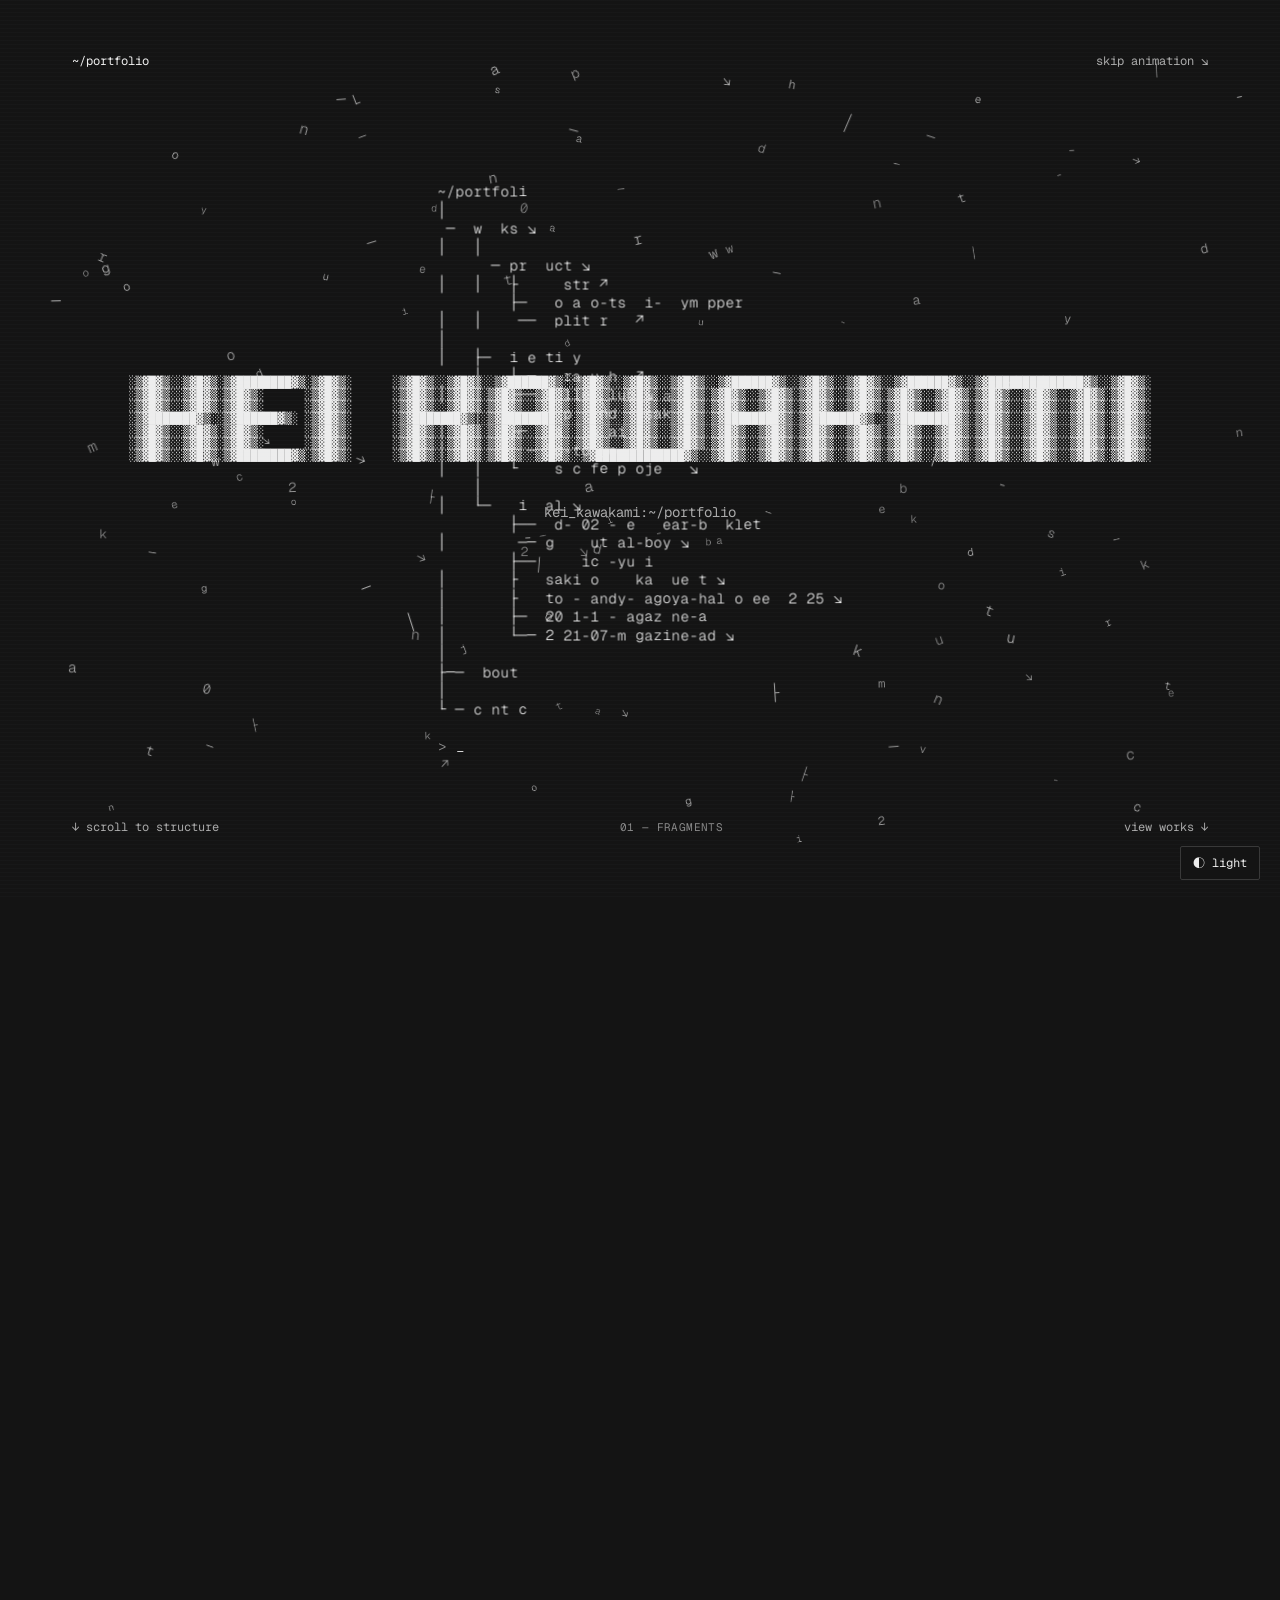
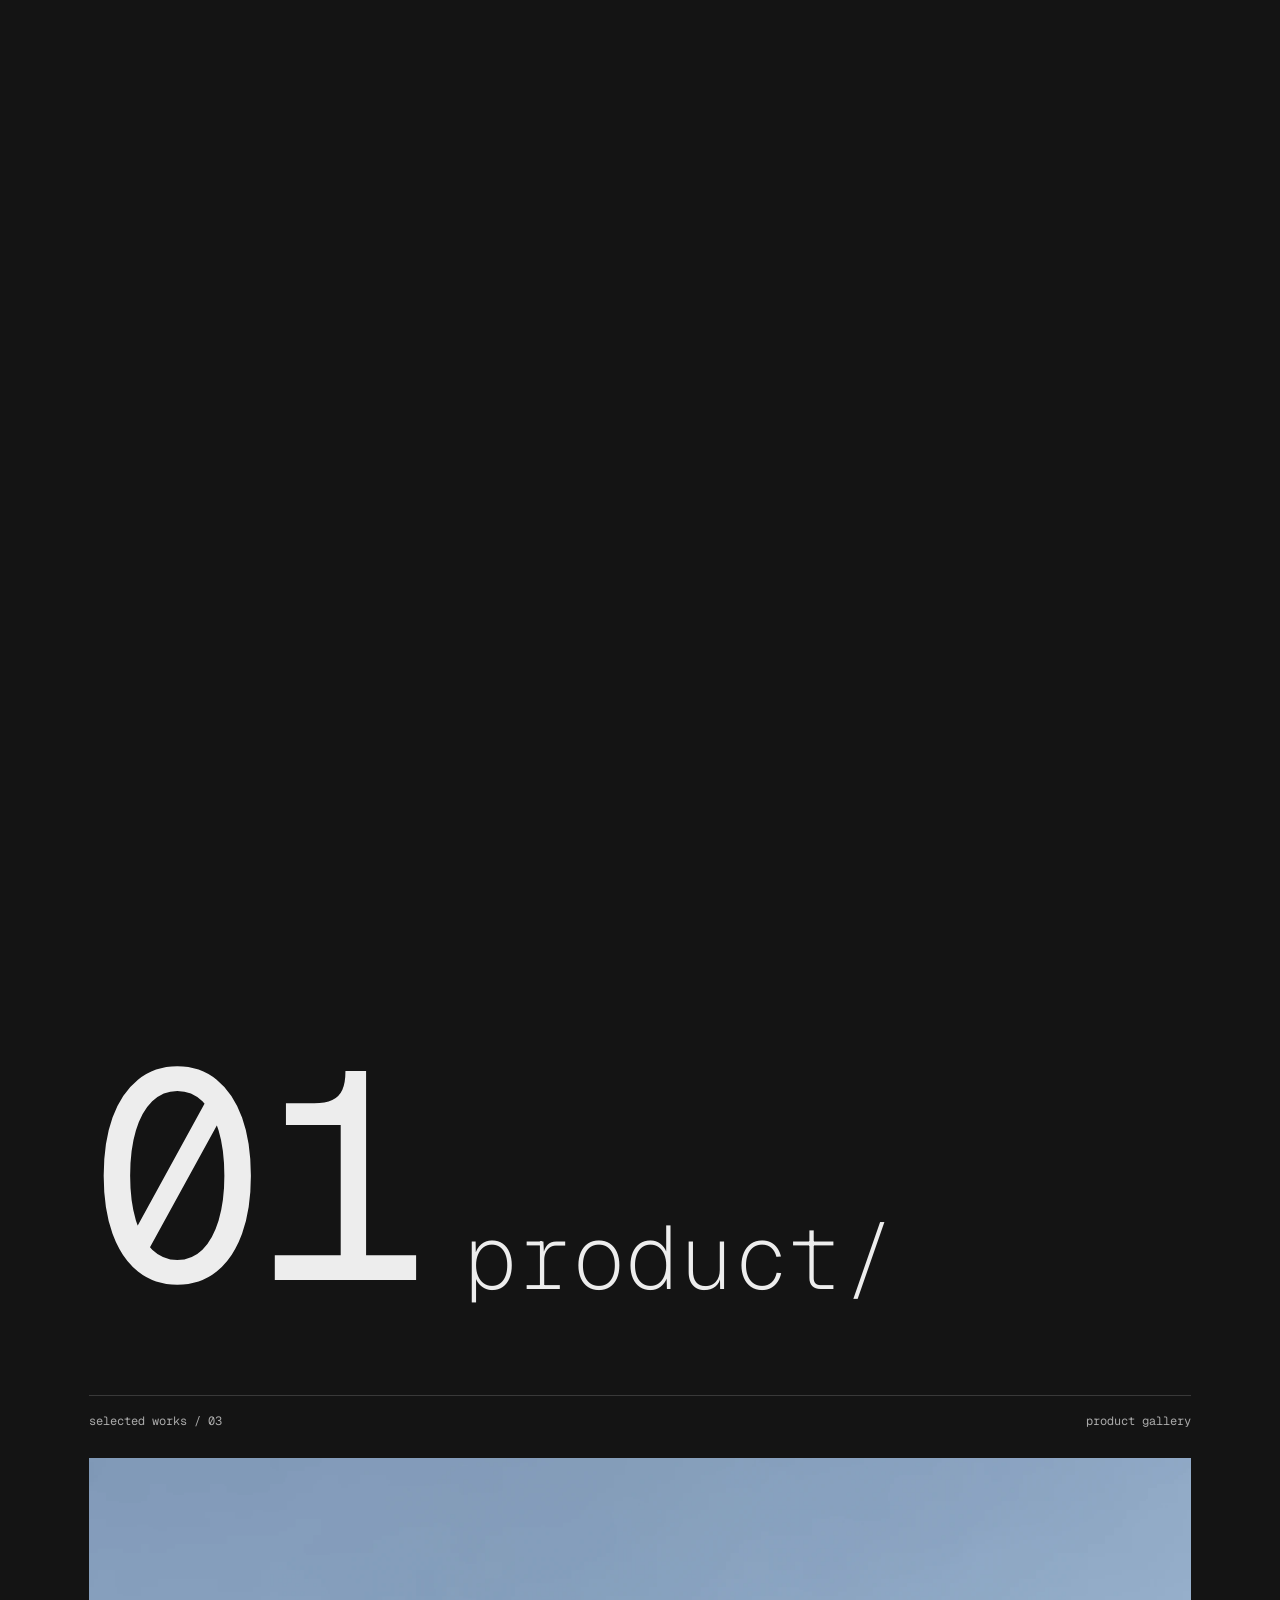
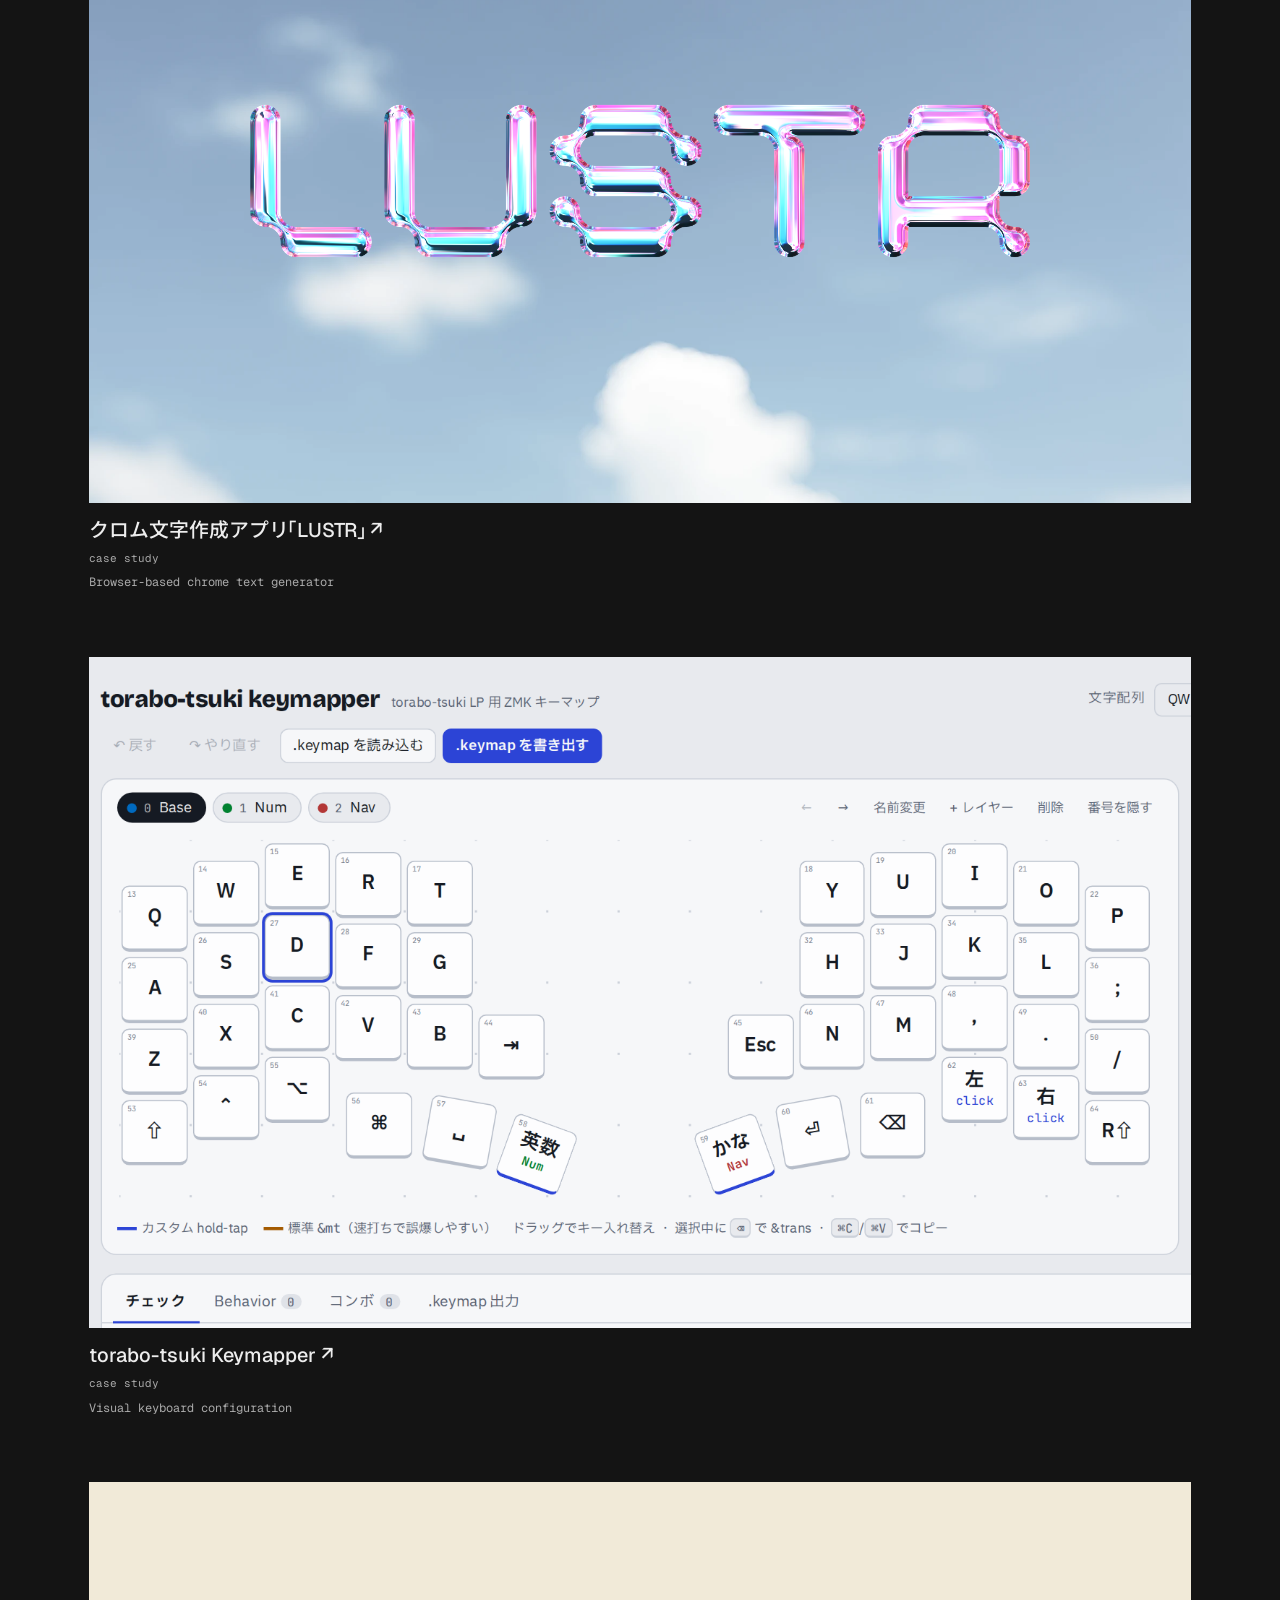
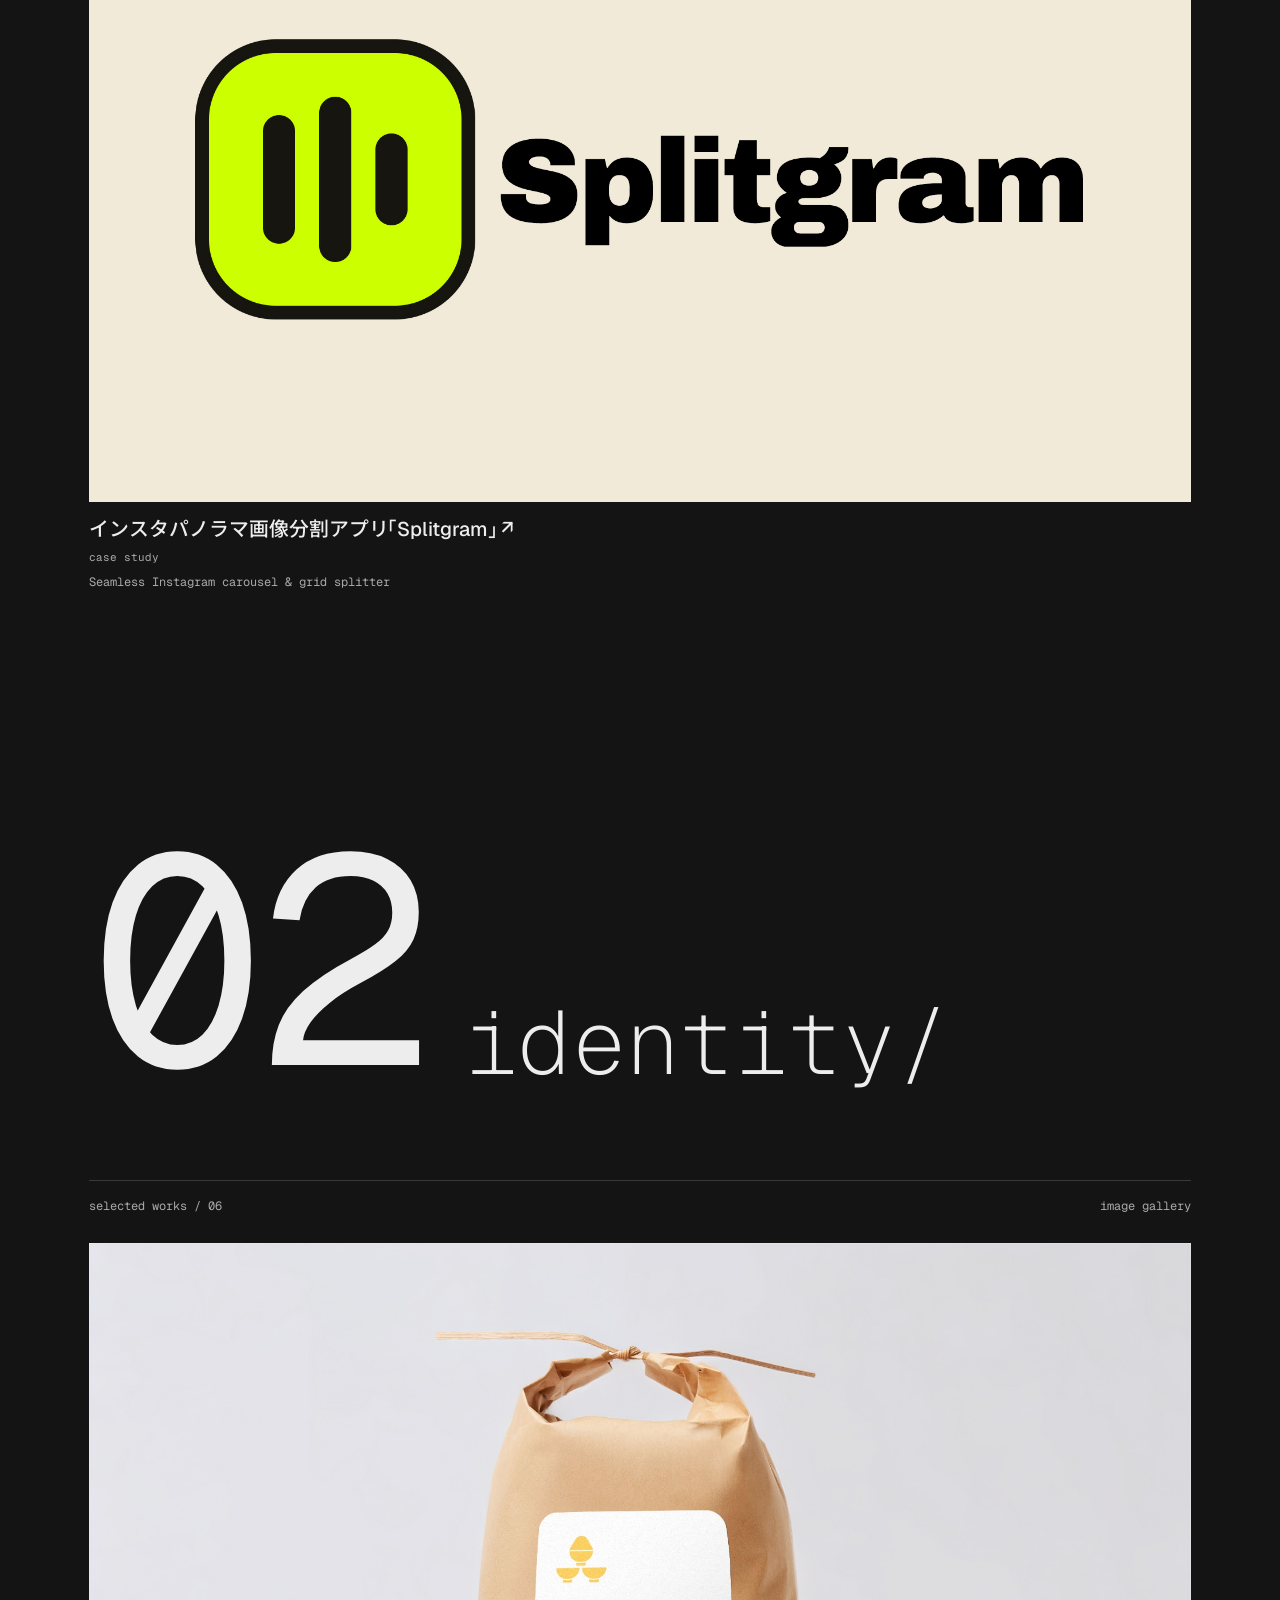
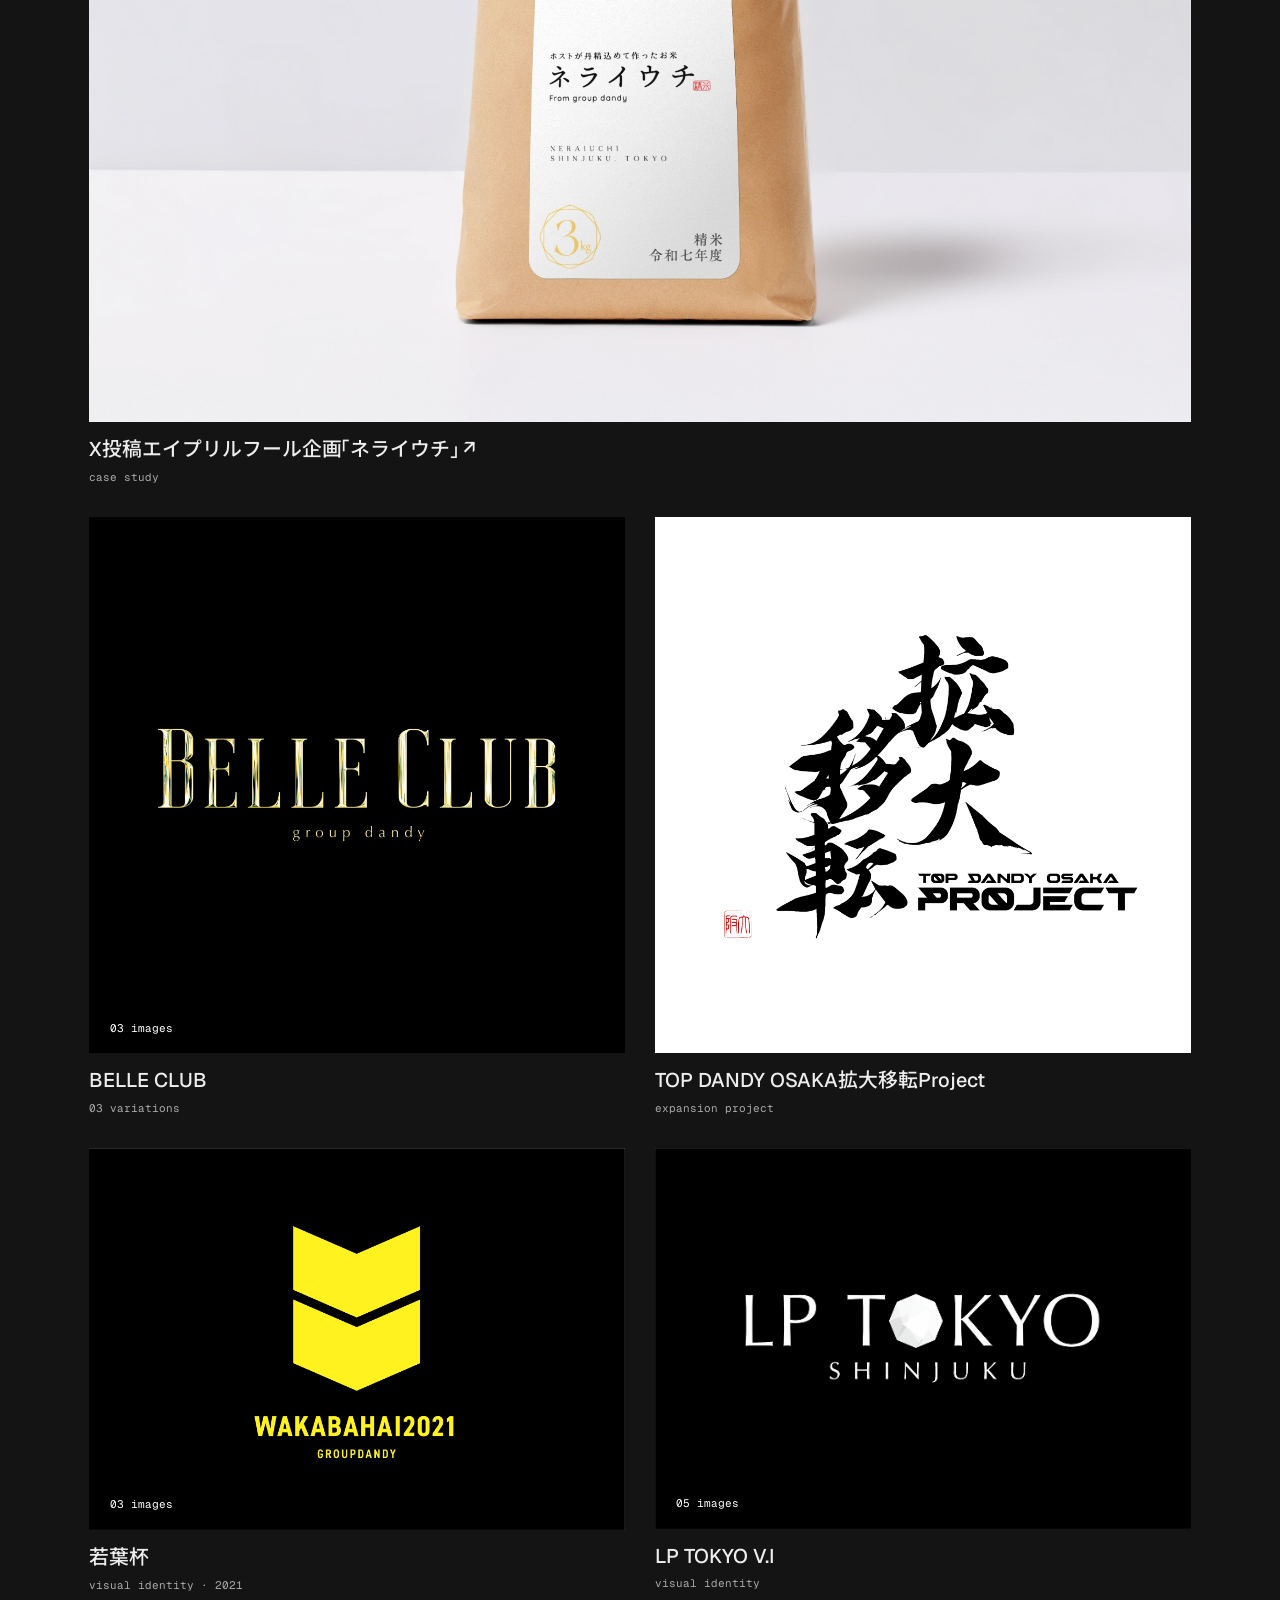
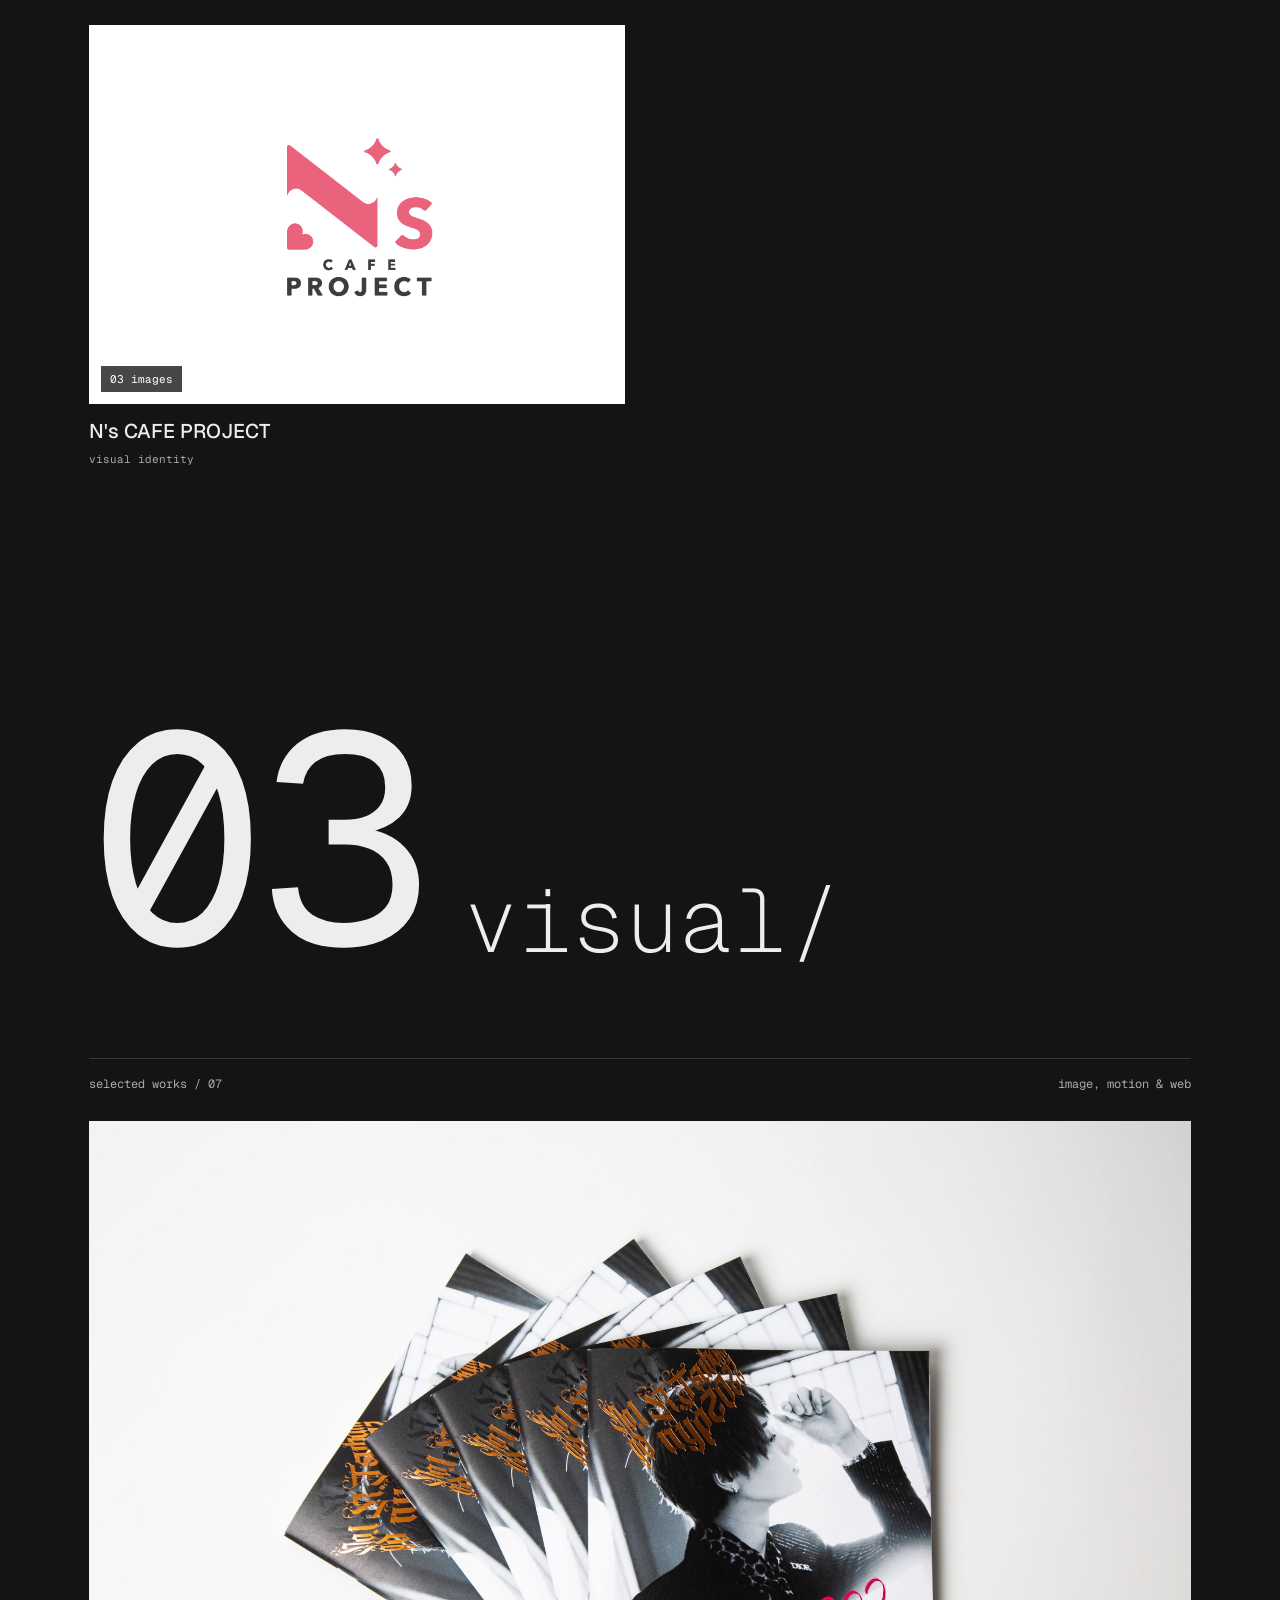
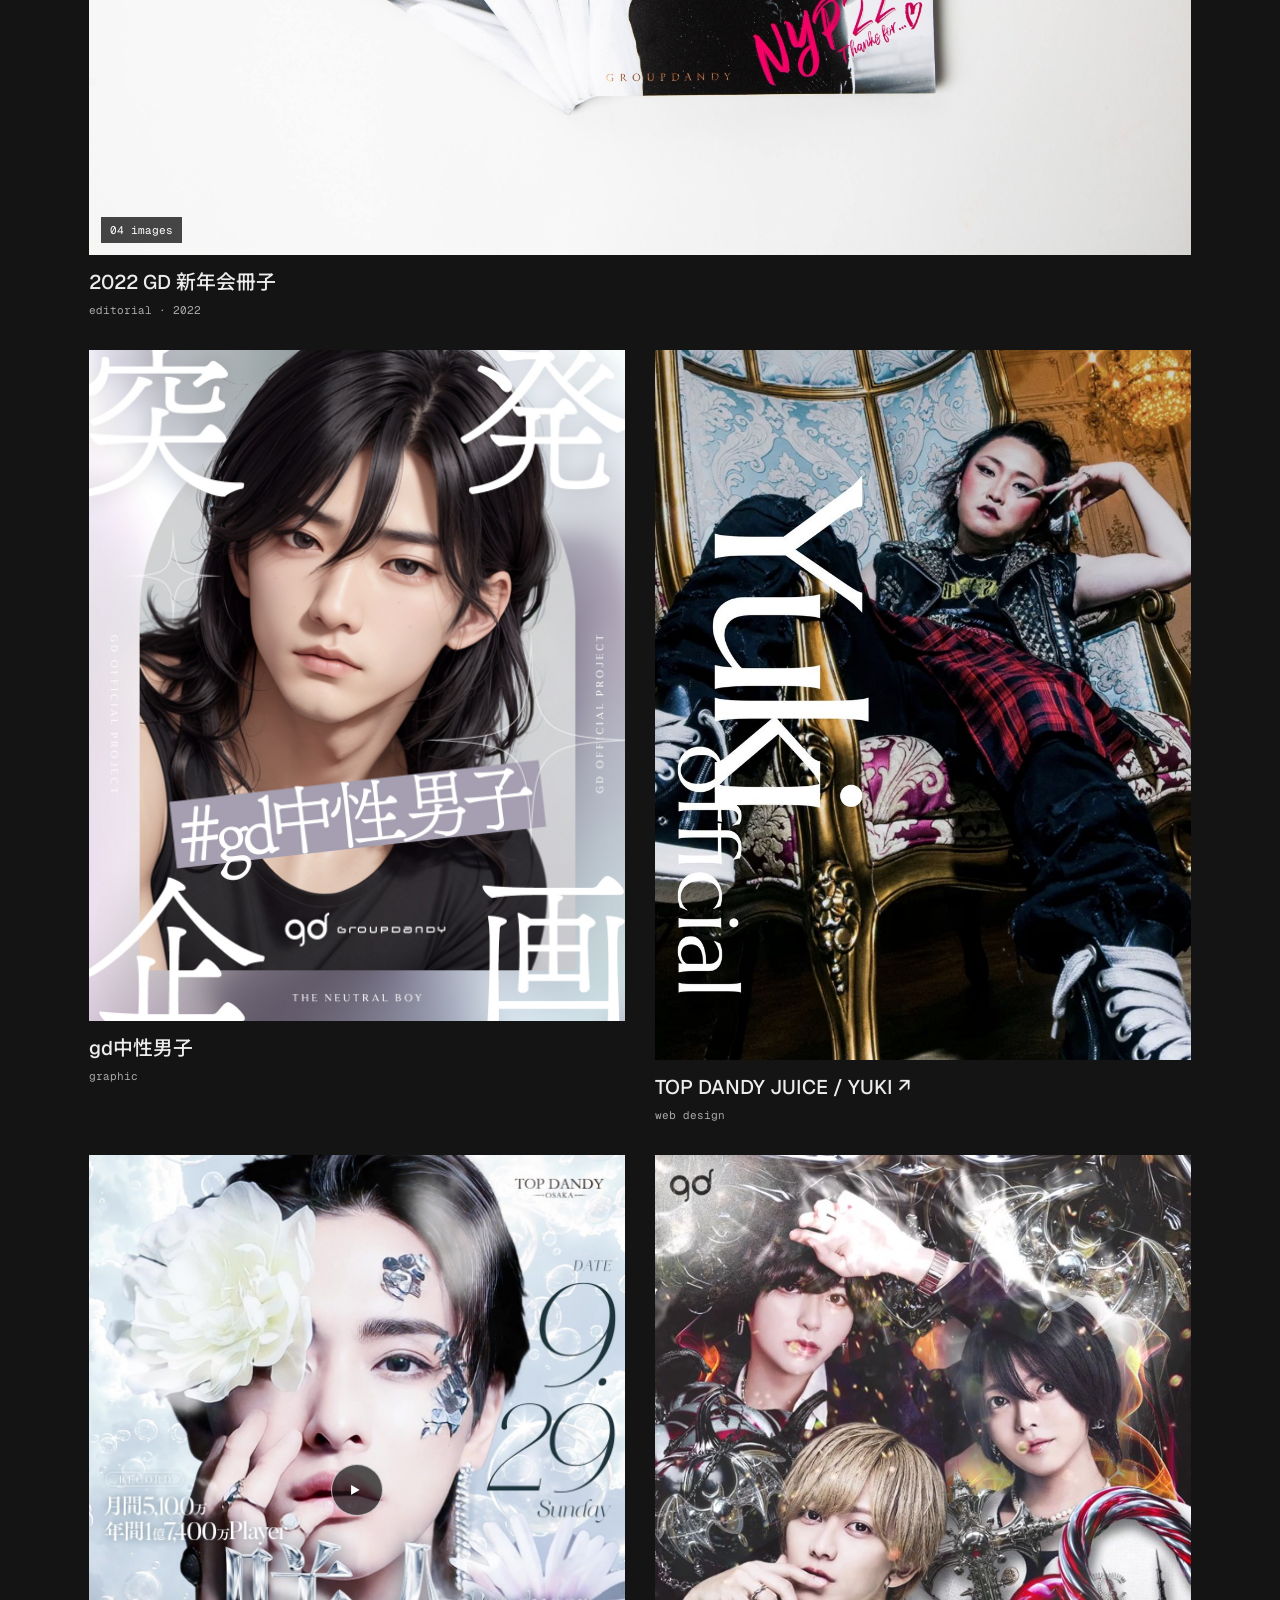
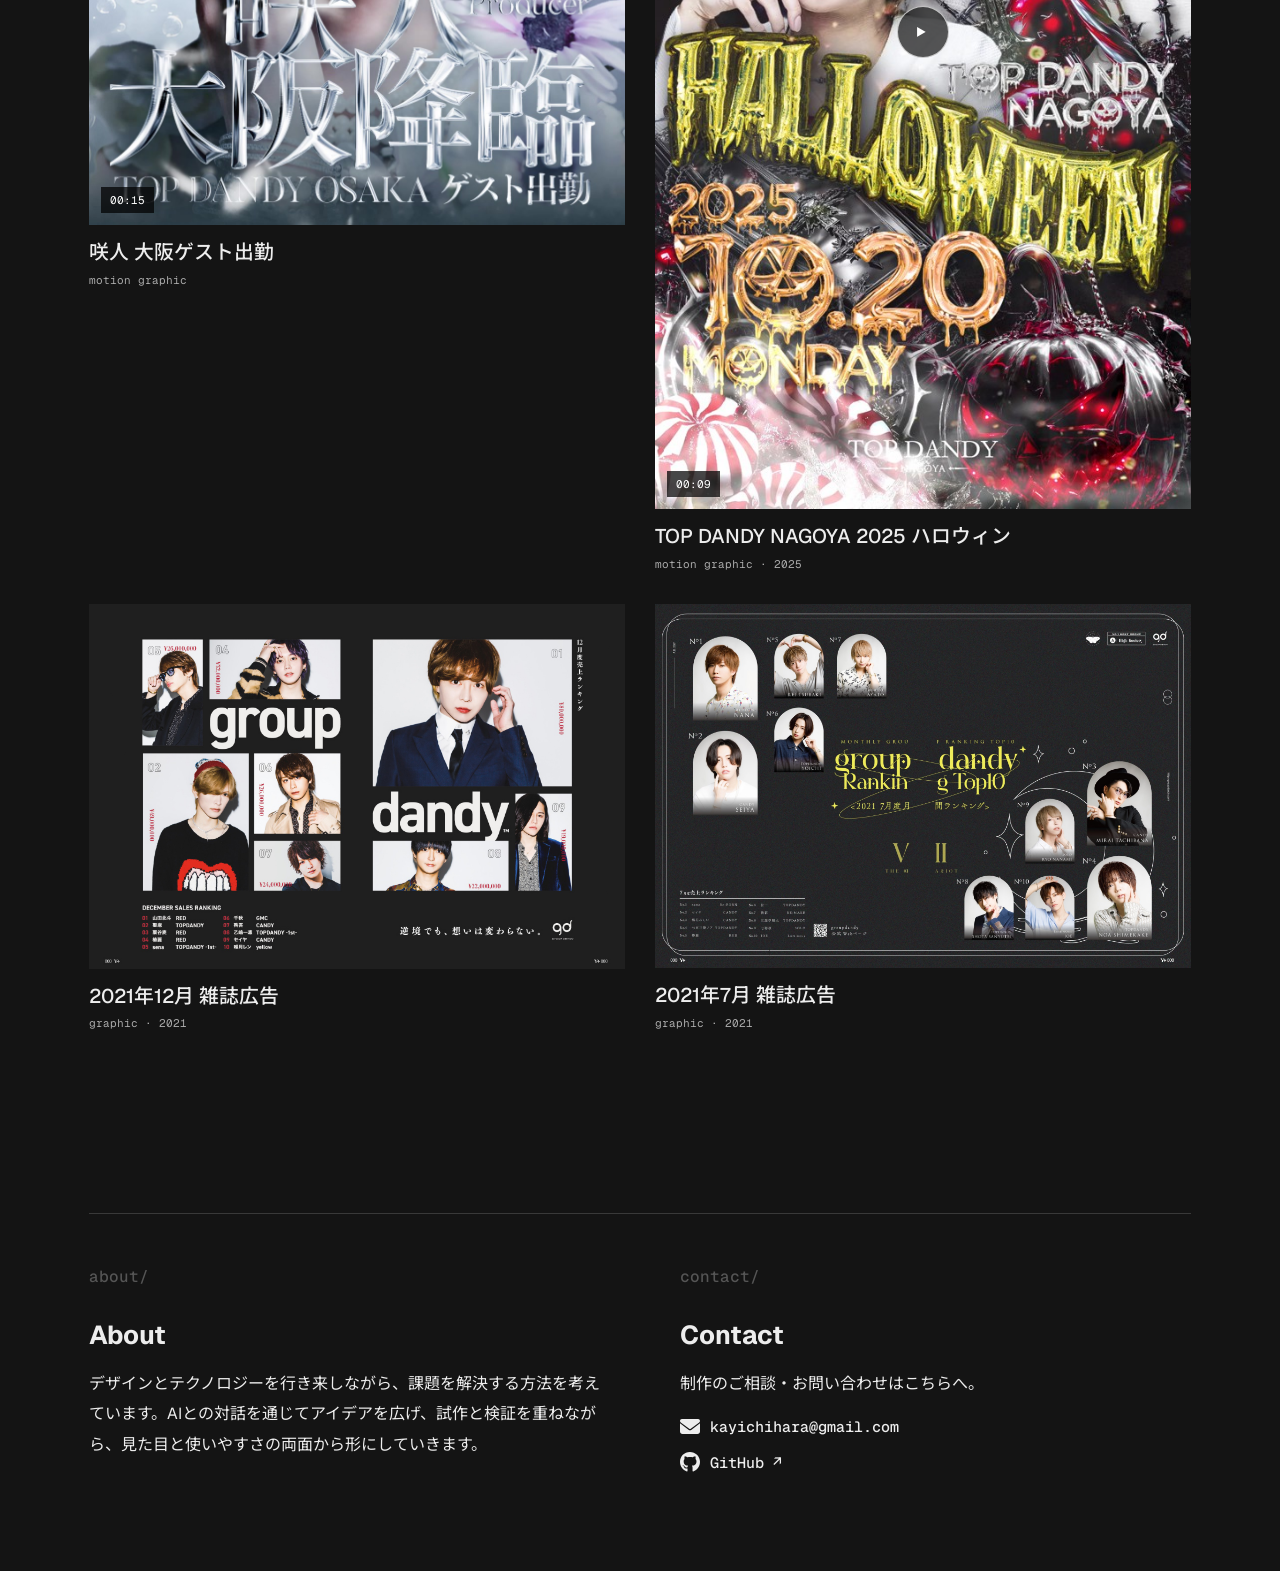
==== commit fa5fd198: "Translate magazine advertisement titles into Japanese" ====
--- a/index.html
+++ b/index.html
@@ -146,8 +146,8 @@
   </button>
   <div class="gallery-caption"><button class="gallery-title-button" type="button" data-gallery-open="top-dandy-nagoya-halloween-2025" aria-label="TOP DANDY NAGOYA 2025 ハロウィンの動画を開く">TOP DANDY NAGOYA 2025 ハロウィン</button><small>motion graphic · 2025</small></div>
 </article>
-<article class="gallery-tile" id="2021-12-magazine-ad"><button class="gallery-media gallery-zoom" type="button" data-gallery-image="assets/2021-12-magazine-ad-hq.jpg?v=20261102" data-gallery-name="2021.12 Magazine Ad" aria-label="2021.12 Magazine Adを拡大表示"><img src="assets/2021-12-magazine-ad-hq.jpg?v=20261102" width="1826" height="1240" loading="lazy" decoding="async" alt="group dandyの2021年12月売上ランキング雑誌広告。黒背景に白い大型タイポグラフィと人物写真を幾何学的に配置したデザイン"><span class="gallery-expand" aria-hidden="true">expand ↗</span></button><div class="gallery-caption"><button class="gallery-title-button" type="button" data-gallery-open="2021-12-magazine-ad" aria-label="2021.12 Magazine Adの作品を開く">2021.12 Magazine Ad</button><small>graphic · 2021</small></div></article>
-<article class="gallery-tile" id="2021-07-magazine-ad"><button class="gallery-media gallery-zoom" type="button" data-gallery-image="assets/2021-07-magazine-ad-hq.jpg" data-gallery-name="2021.07 Magazine Ad" aria-label="2021.07 Magazine Adを拡大表示"><img src="assets/2021-07-magazine-ad-hq.jpg" width="900" height="610" loading="lazy" decoding="async" alt="2021年7月のgroup dandyの月間ランキング広告。暗色の背景に黄色のタイポグラフィと人物写真をレイアウトしたビジュアル"><span class="gallery-expand" aria-hidden="true">expand ↗</span></button><div class="gallery-caption"><button class="gallery-title-button" type="button" data-gallery-open="2021-07-magazine-ad" aria-label="2021.07 Magazine Adの作品を開く">2021.07 Magazine Ad</button><small>graphic · 2021</small></div></article>
+<article class="gallery-tile" id="2021-12-magazine-ad"><button class="gallery-media gallery-zoom" type="button" data-gallery-image="assets/2021-12-magazine-ad-hq.jpg?v=20261102" data-gallery-name="2021年12月 雑誌広告" aria-label="2021年12月 雑誌広告を拡大表示"><img src="assets/2021-12-magazine-ad-hq.jpg?v=20261102" width="1826" height="1240" loading="lazy" decoding="async" alt="group dandyの2021年12月売上ランキング雑誌広告。黒背景に白い大型タイポグラフィと人物写真を幾何学的に配置したデザイン"><span class="gallery-expand" aria-hidden="true">expand ↗</span></button><div class="gallery-caption"><button class="gallery-title-button" type="button" data-gallery-open="2021-12-magazine-ad" aria-label="2021年12月 雑誌広告の作品を開く">2021年12月 雑誌広告</button><small>graphic · 2021</small></div></article>
+<article class="gallery-tile" id="2021-07-magazine-ad"><button class="gallery-media gallery-zoom" type="button" data-gallery-image="assets/2021-07-magazine-ad-hq.jpg" data-gallery-name="2021年7月 雑誌広告" aria-label="2021年7月 雑誌広告を拡大表示"><img src="assets/2021-07-magazine-ad-hq.jpg" width="900" height="610" loading="lazy" decoding="async" alt="2021年7月のgroup dandyの月間ランキング広告。暗色の背景に黄色のタイポグラフィと人物写真をレイアウトしたビジュアル"><span class="gallery-expand" aria-hidden="true">expand ↗</span></button><div class="gallery-caption"><button class="gallery-title-button" type="button" data-gallery-open="2021-07-magazine-ad" aria-label="2021年7月 雑誌広告の作品を開く">2021年7月 雑誌広告</button><small>graphic · 2021</small></div></article>
 </div></div>
 </section>
 </div>
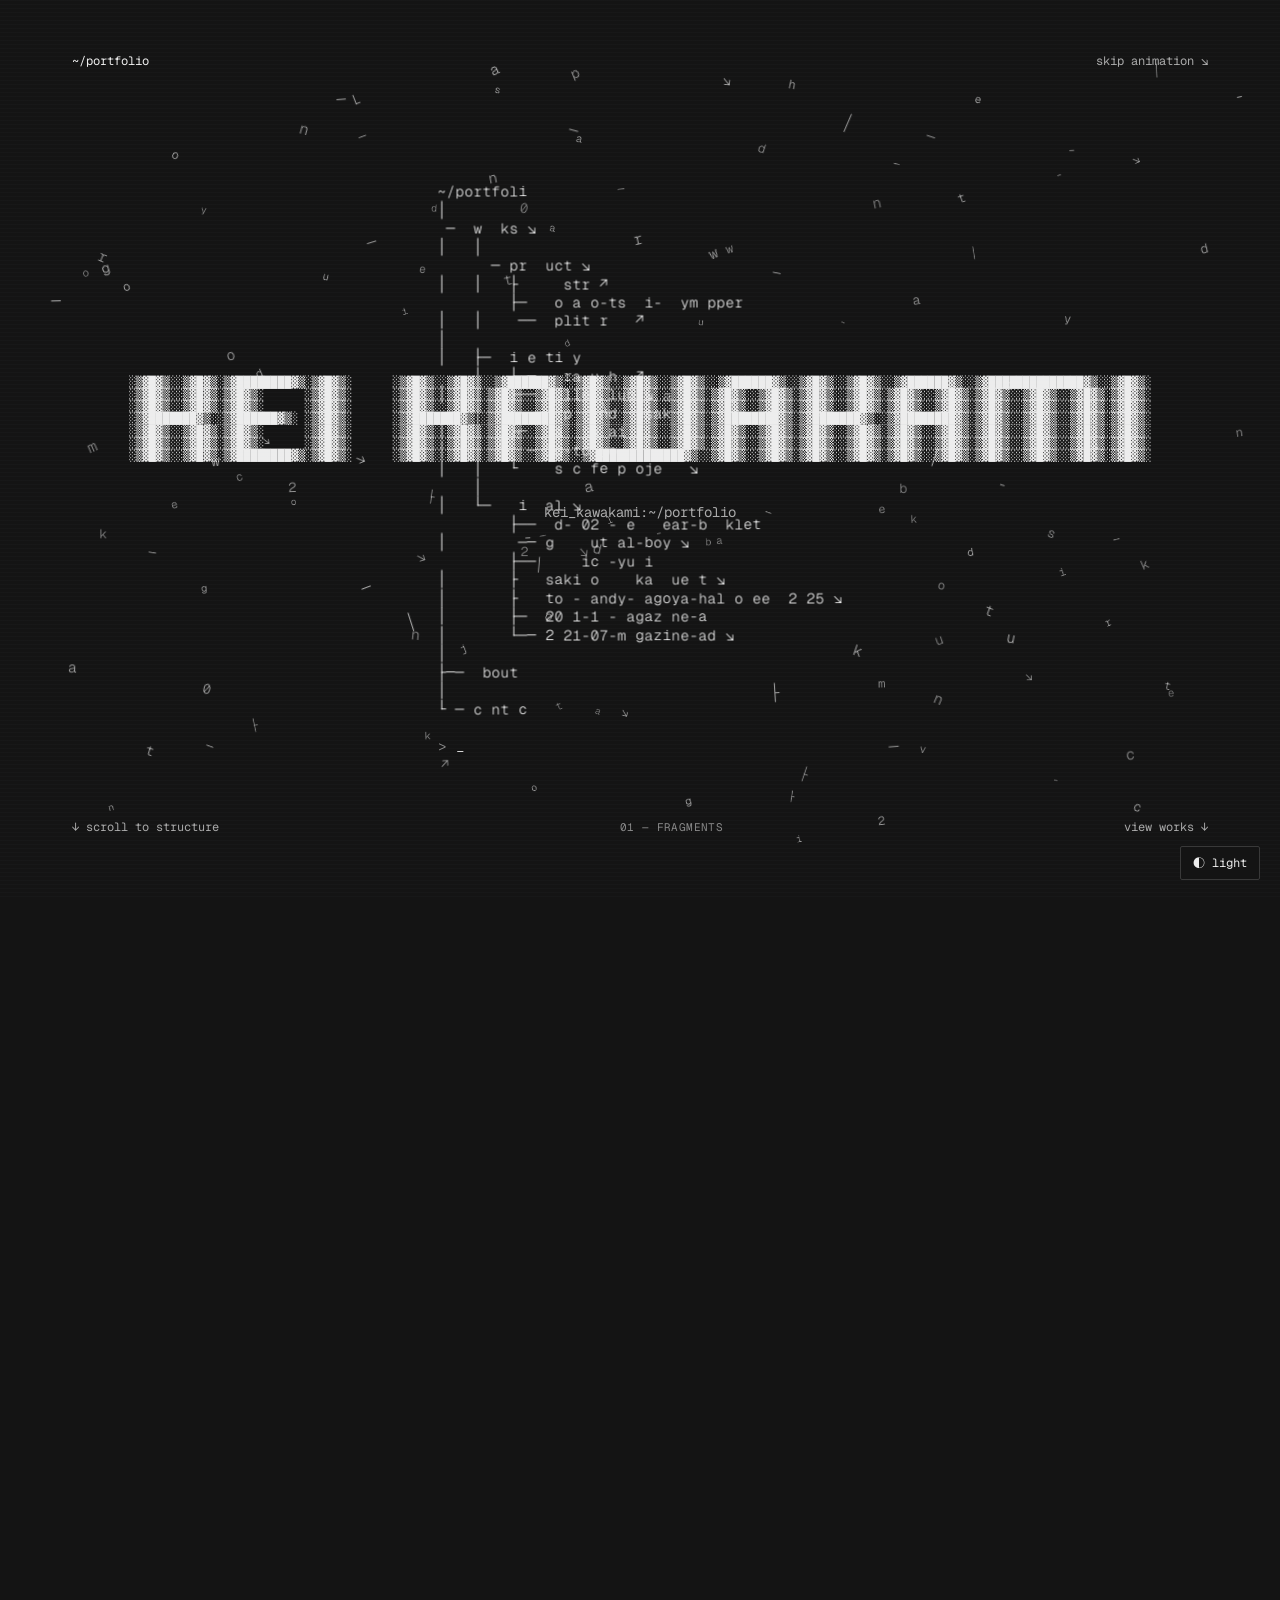
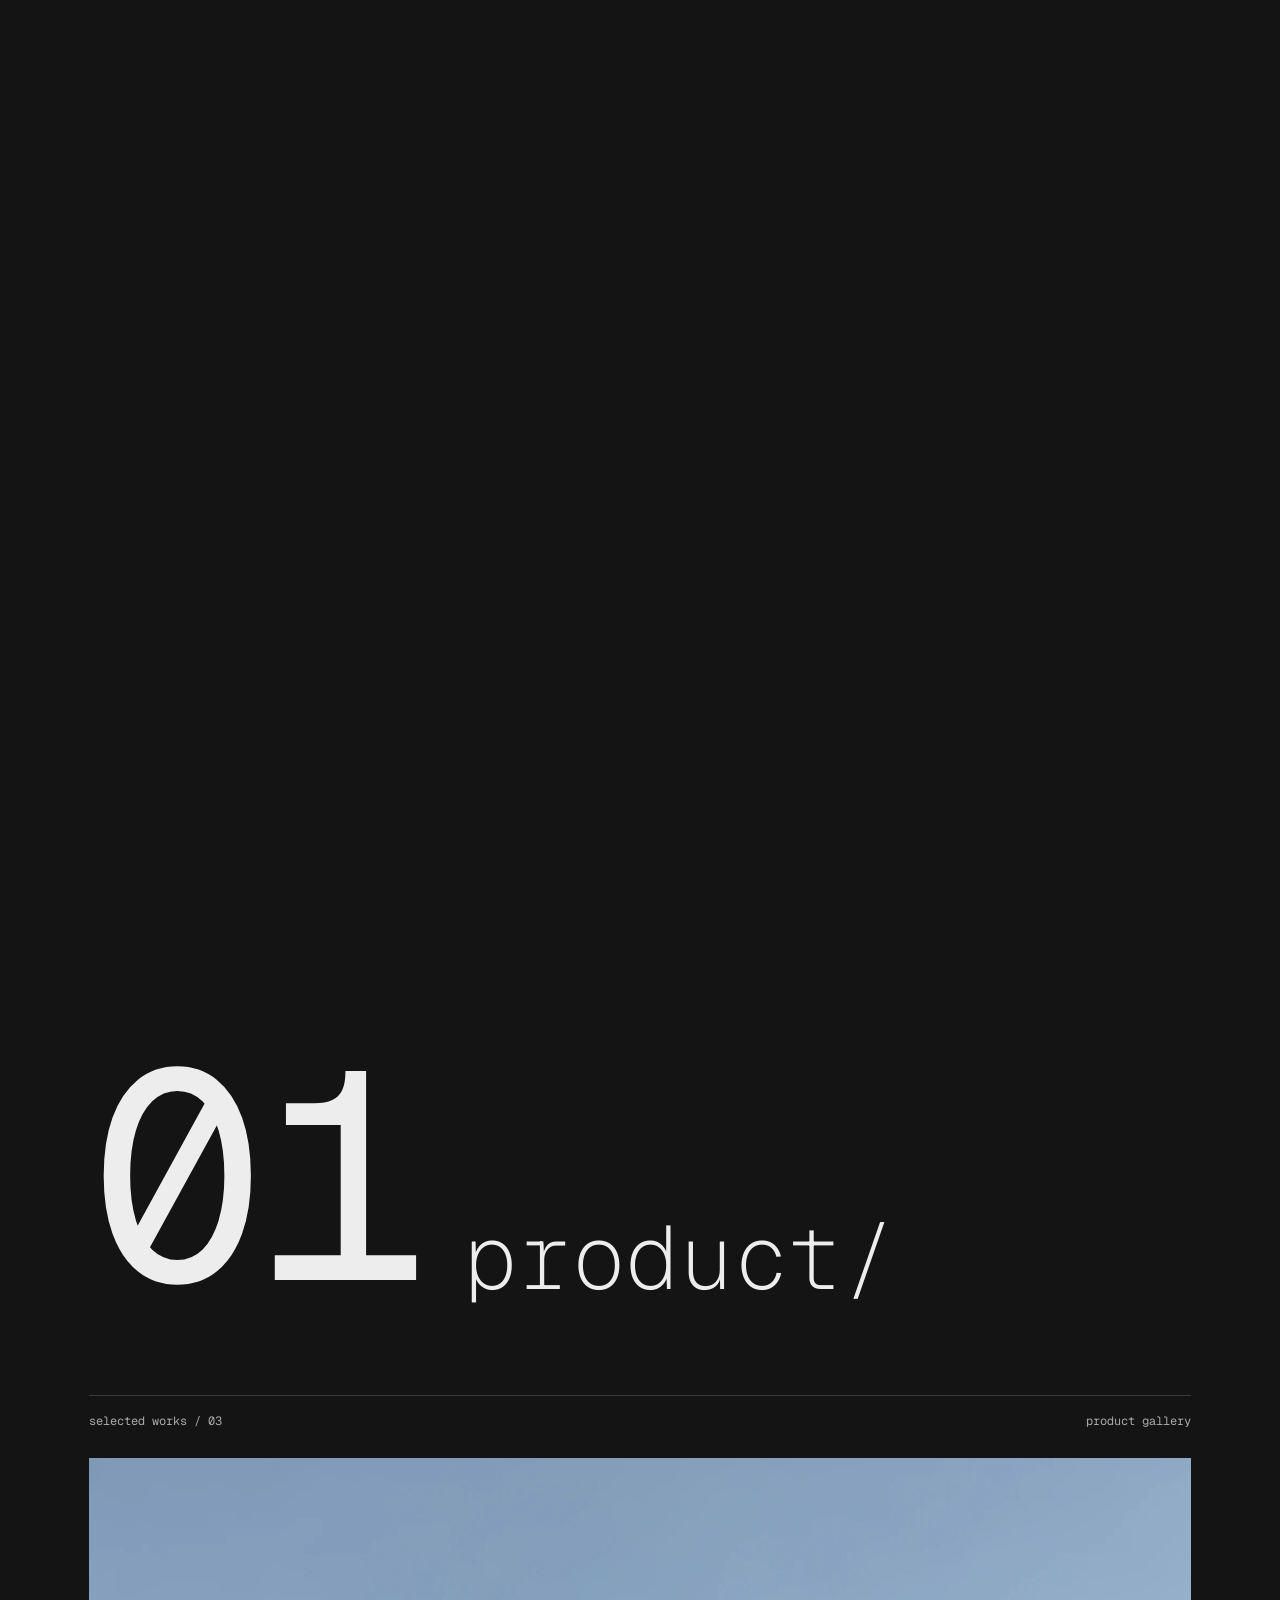
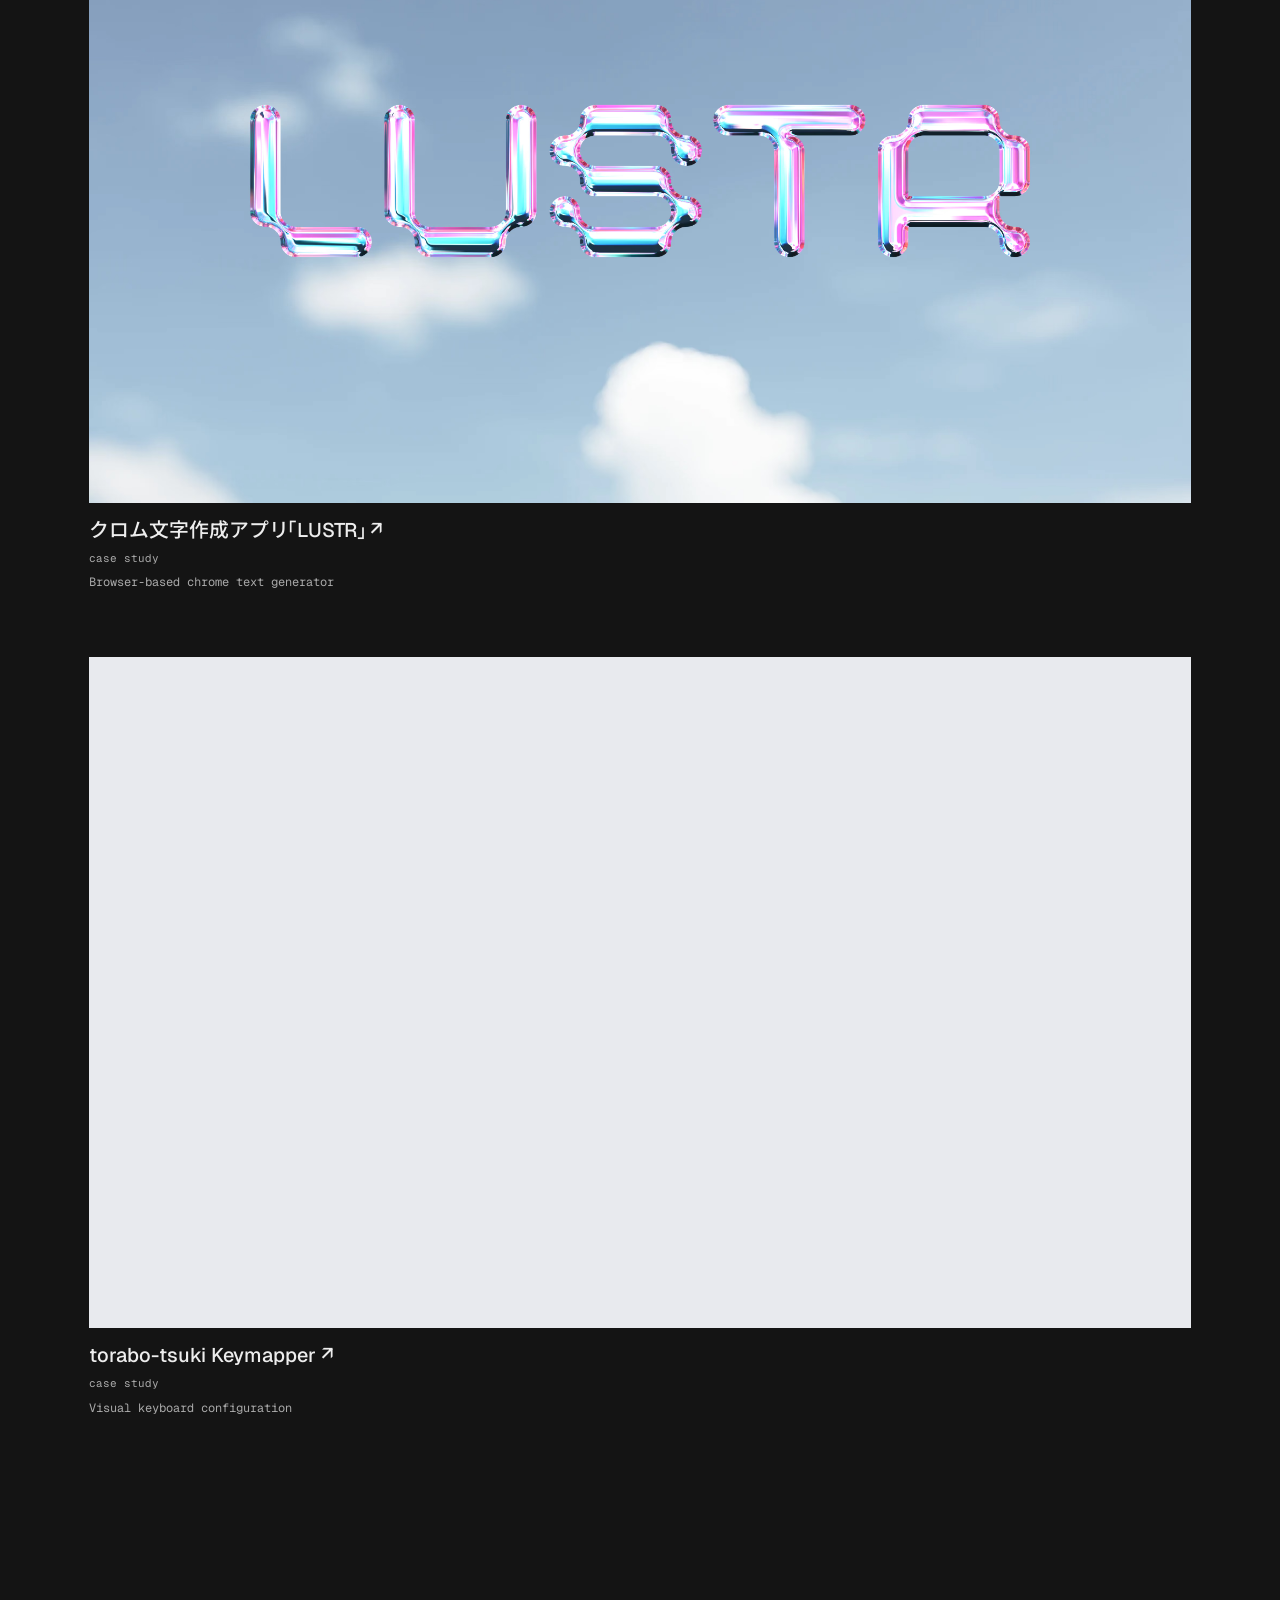
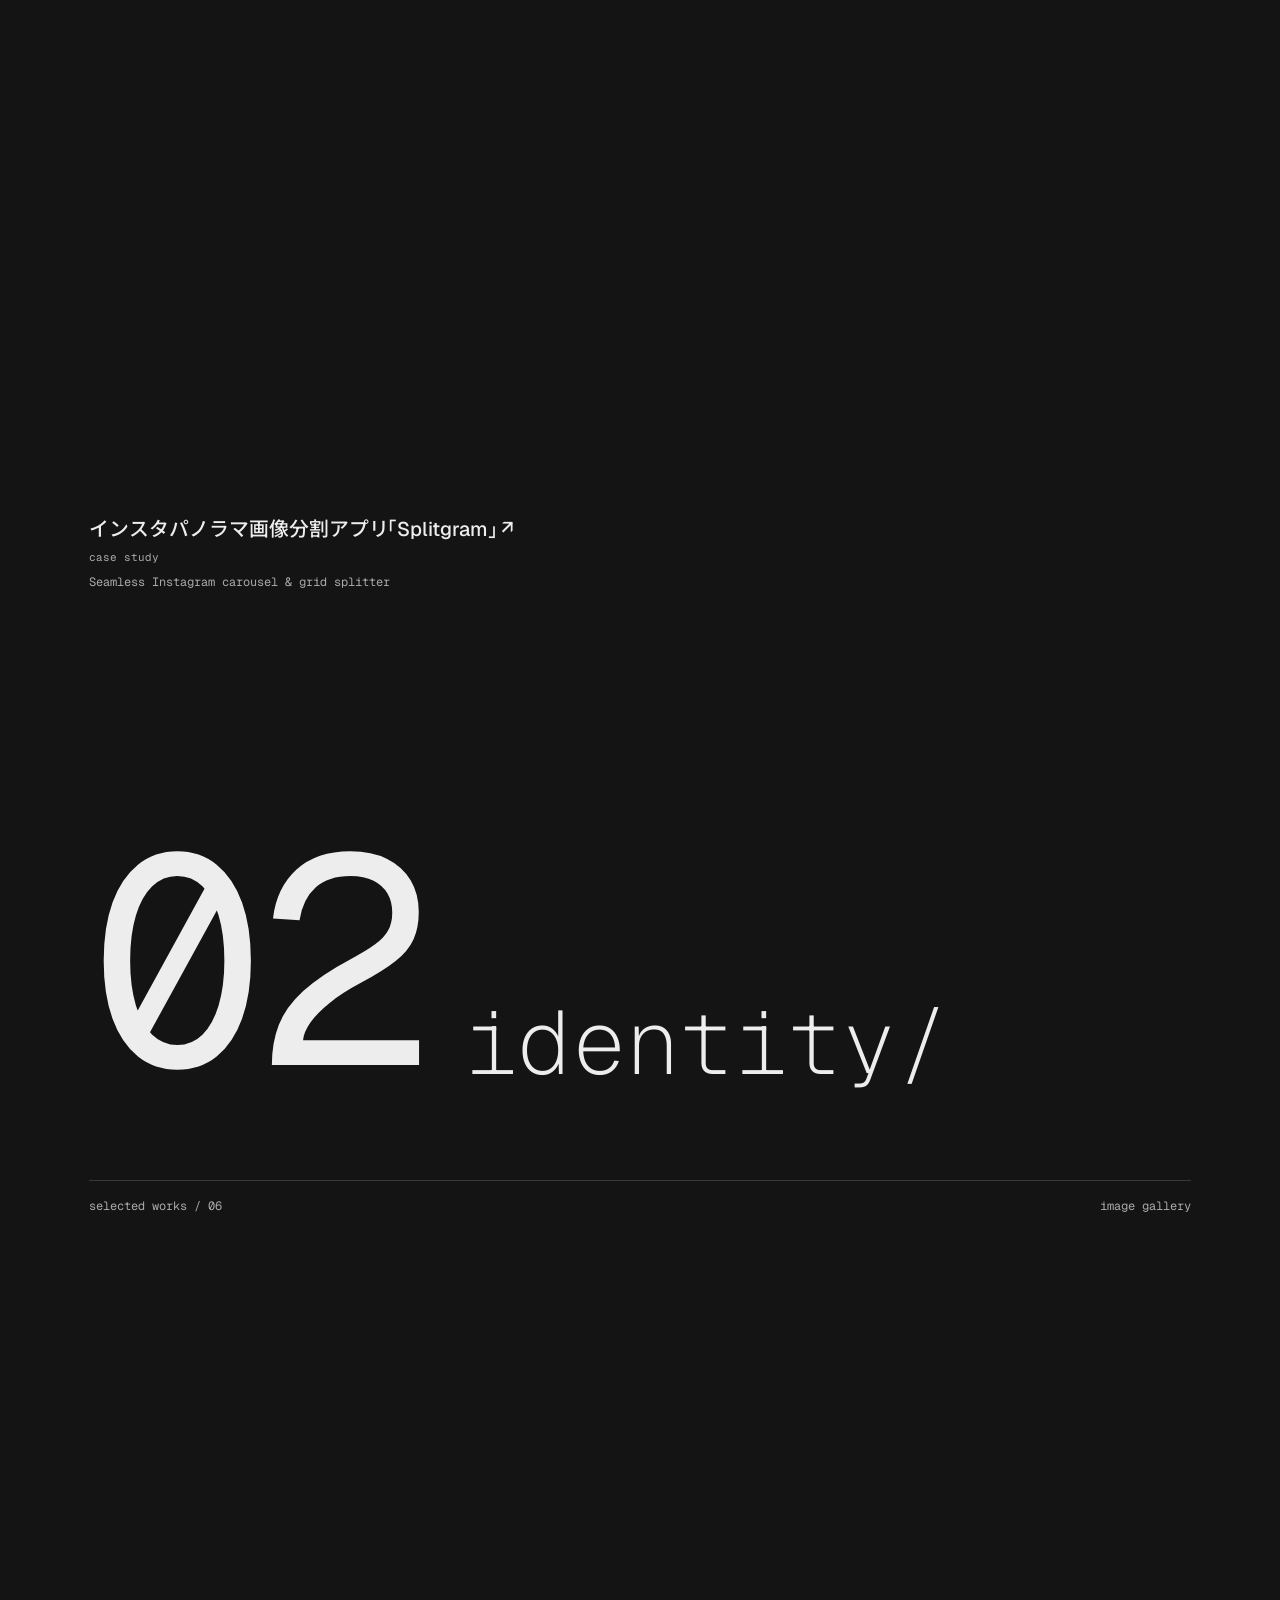
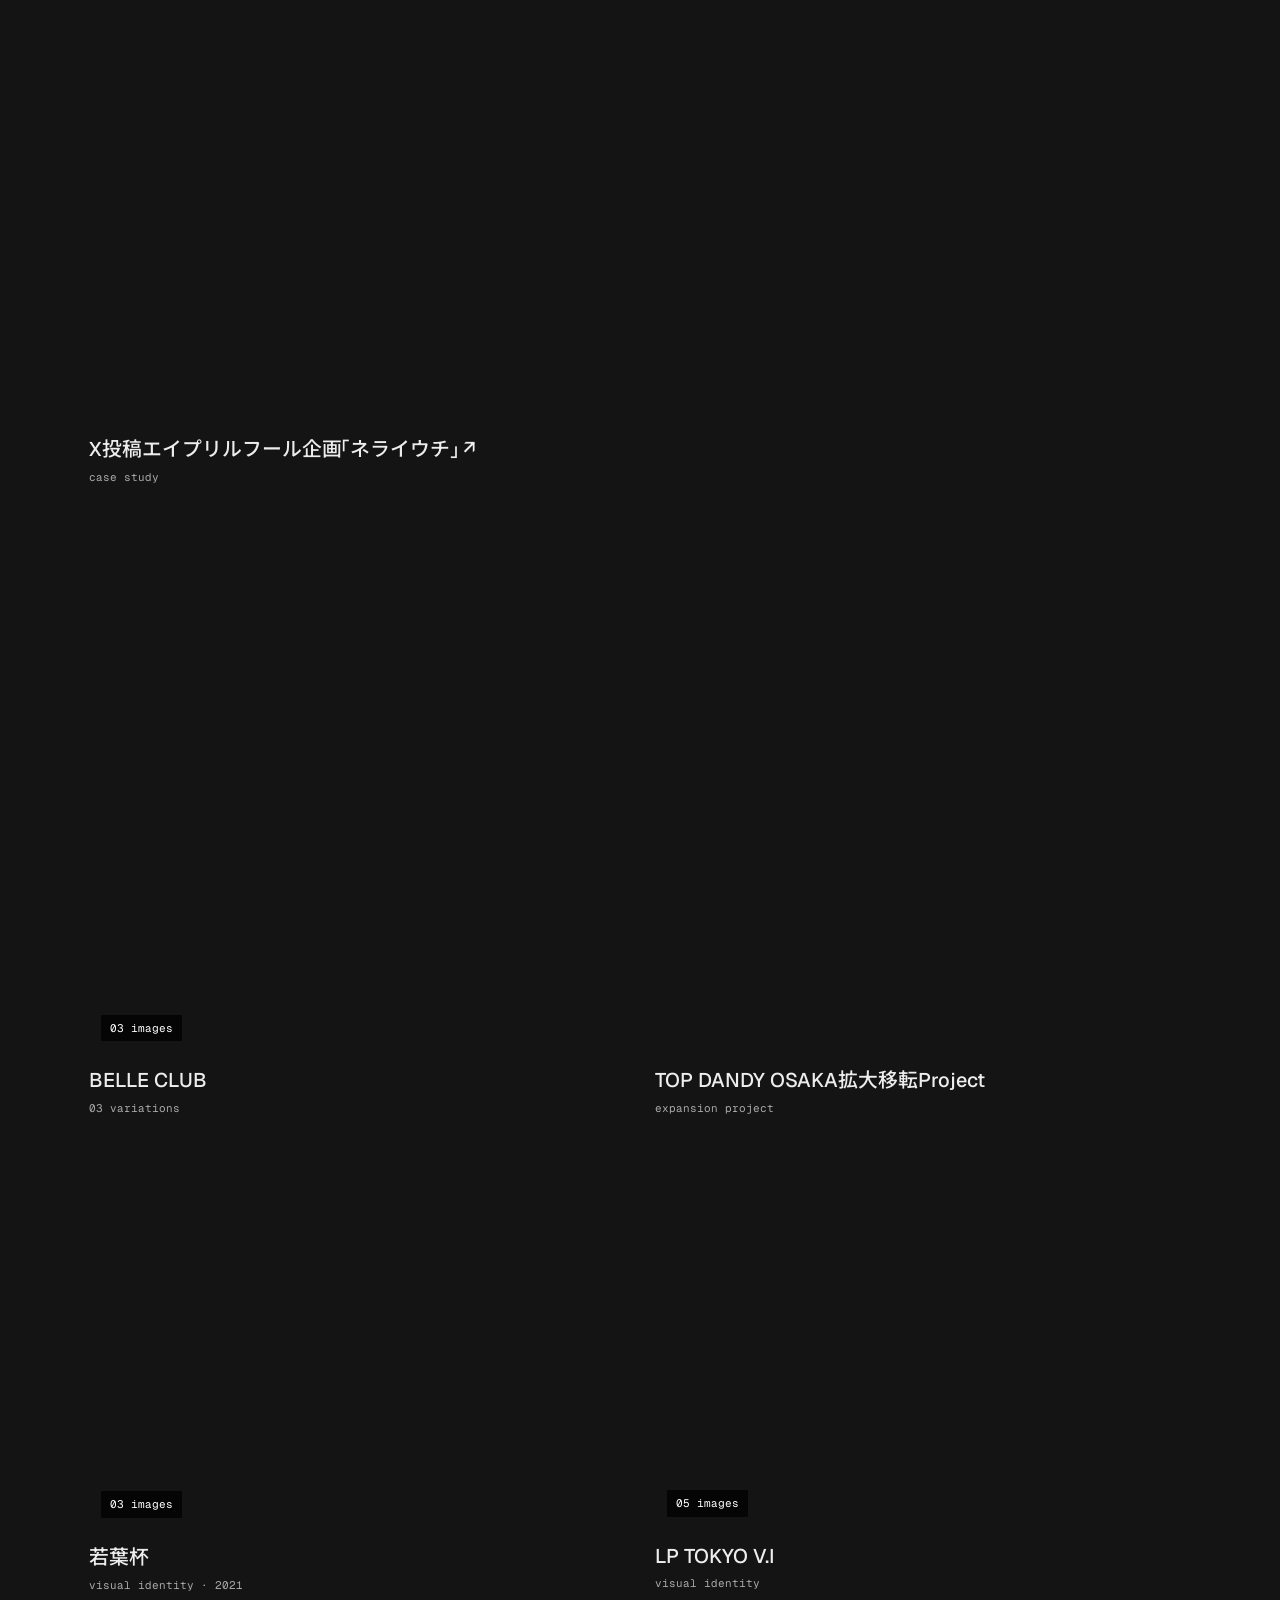
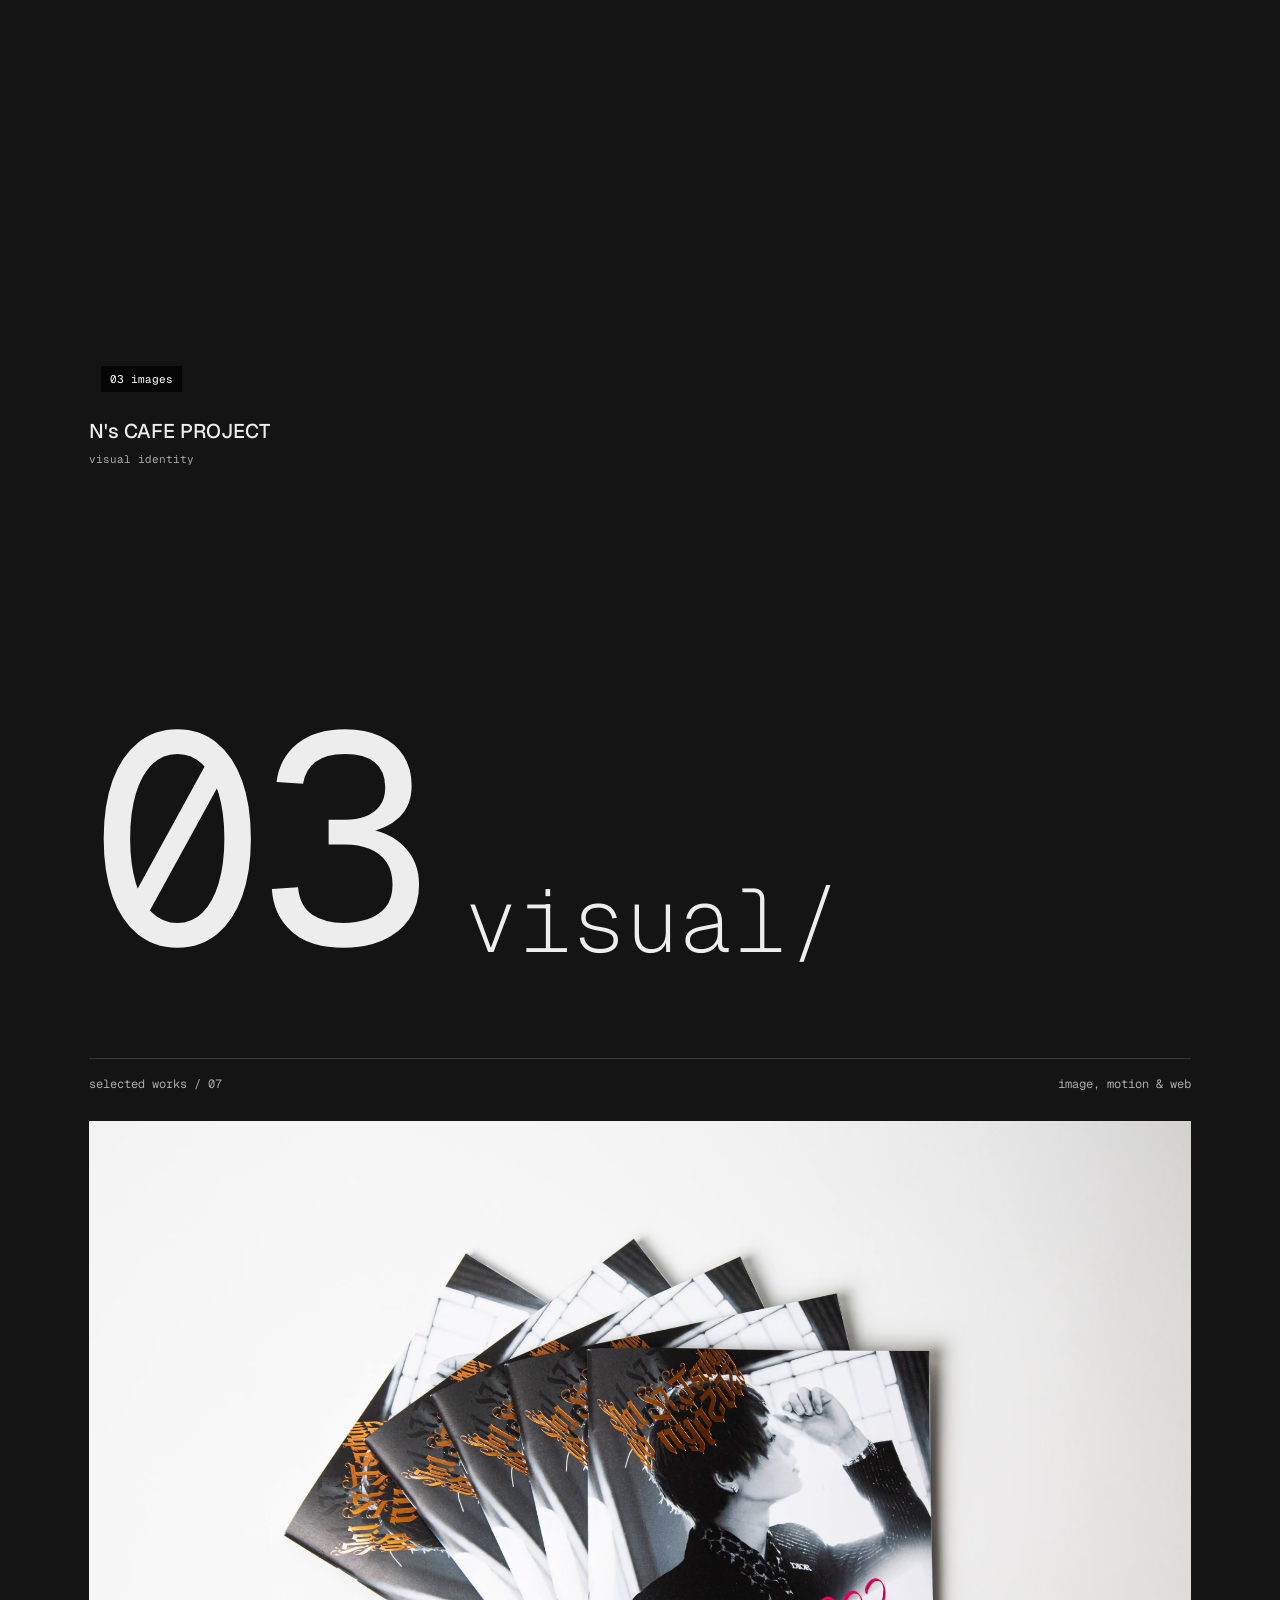
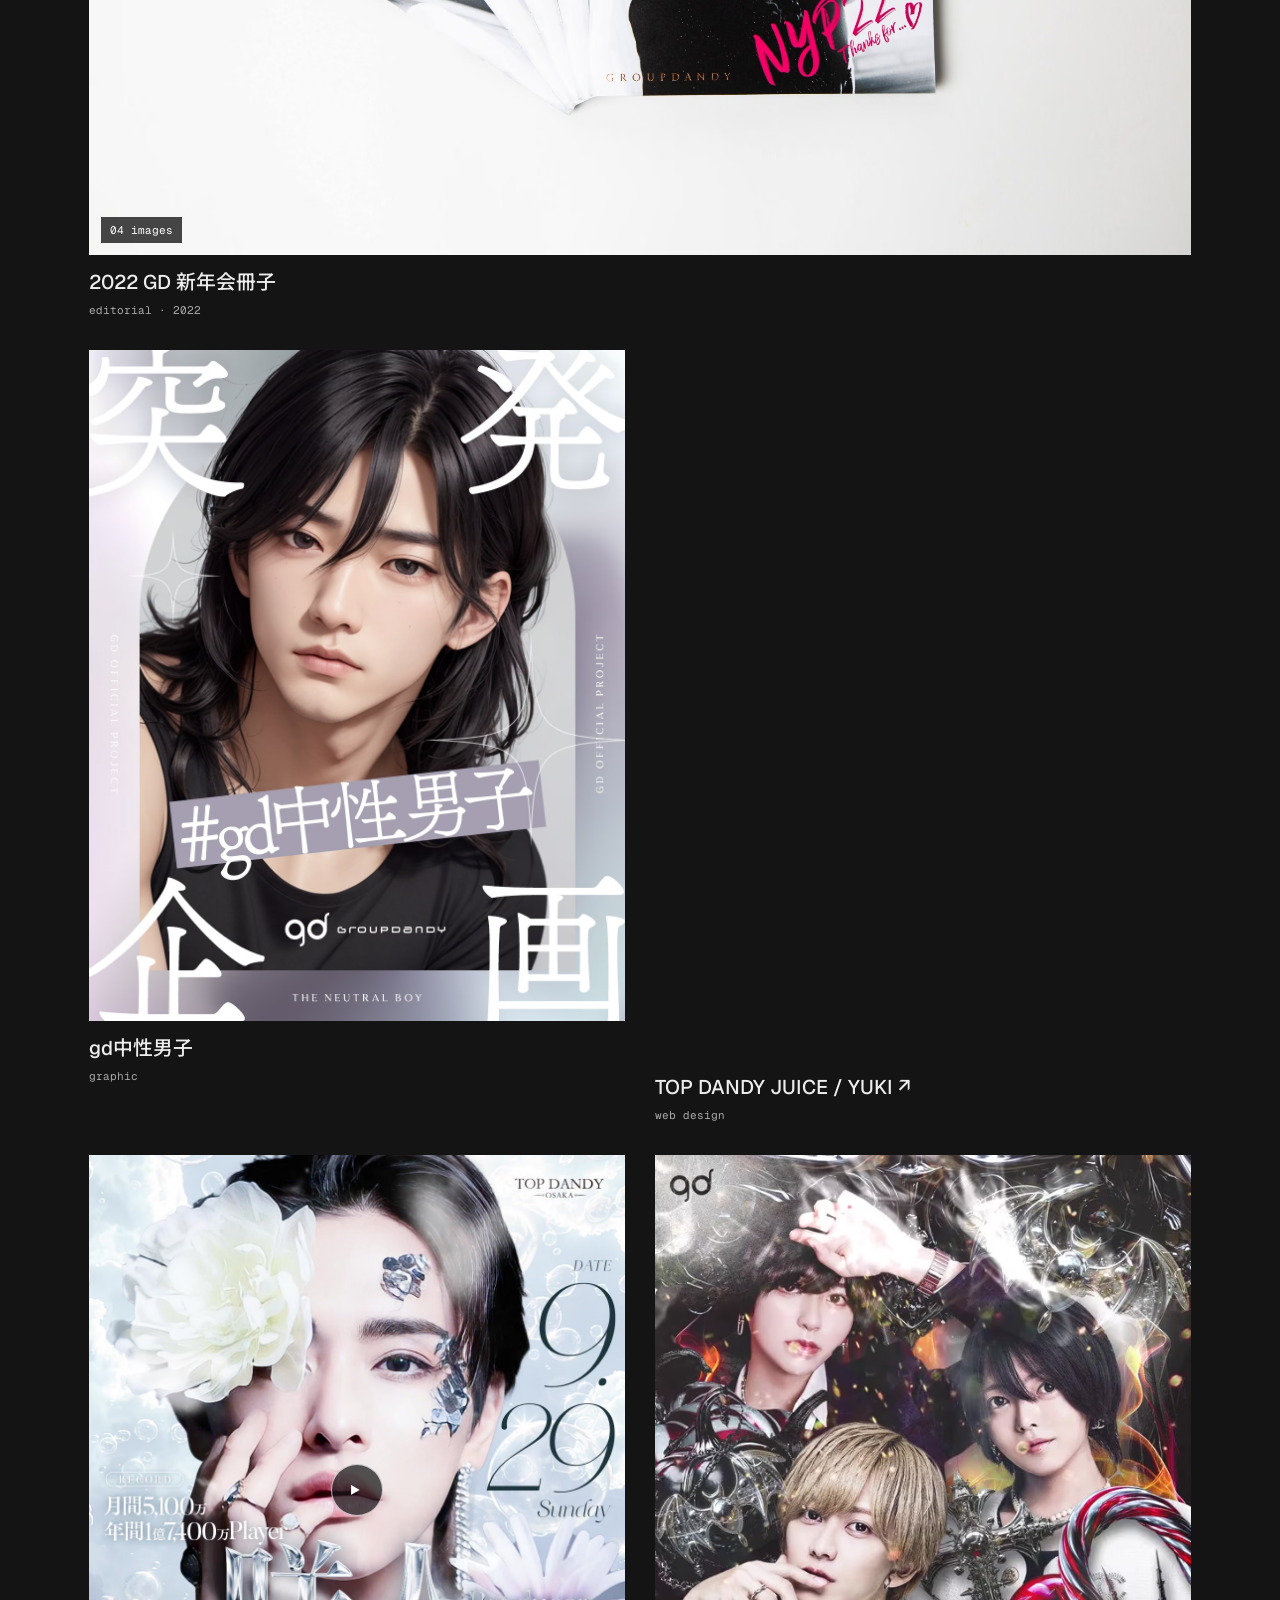
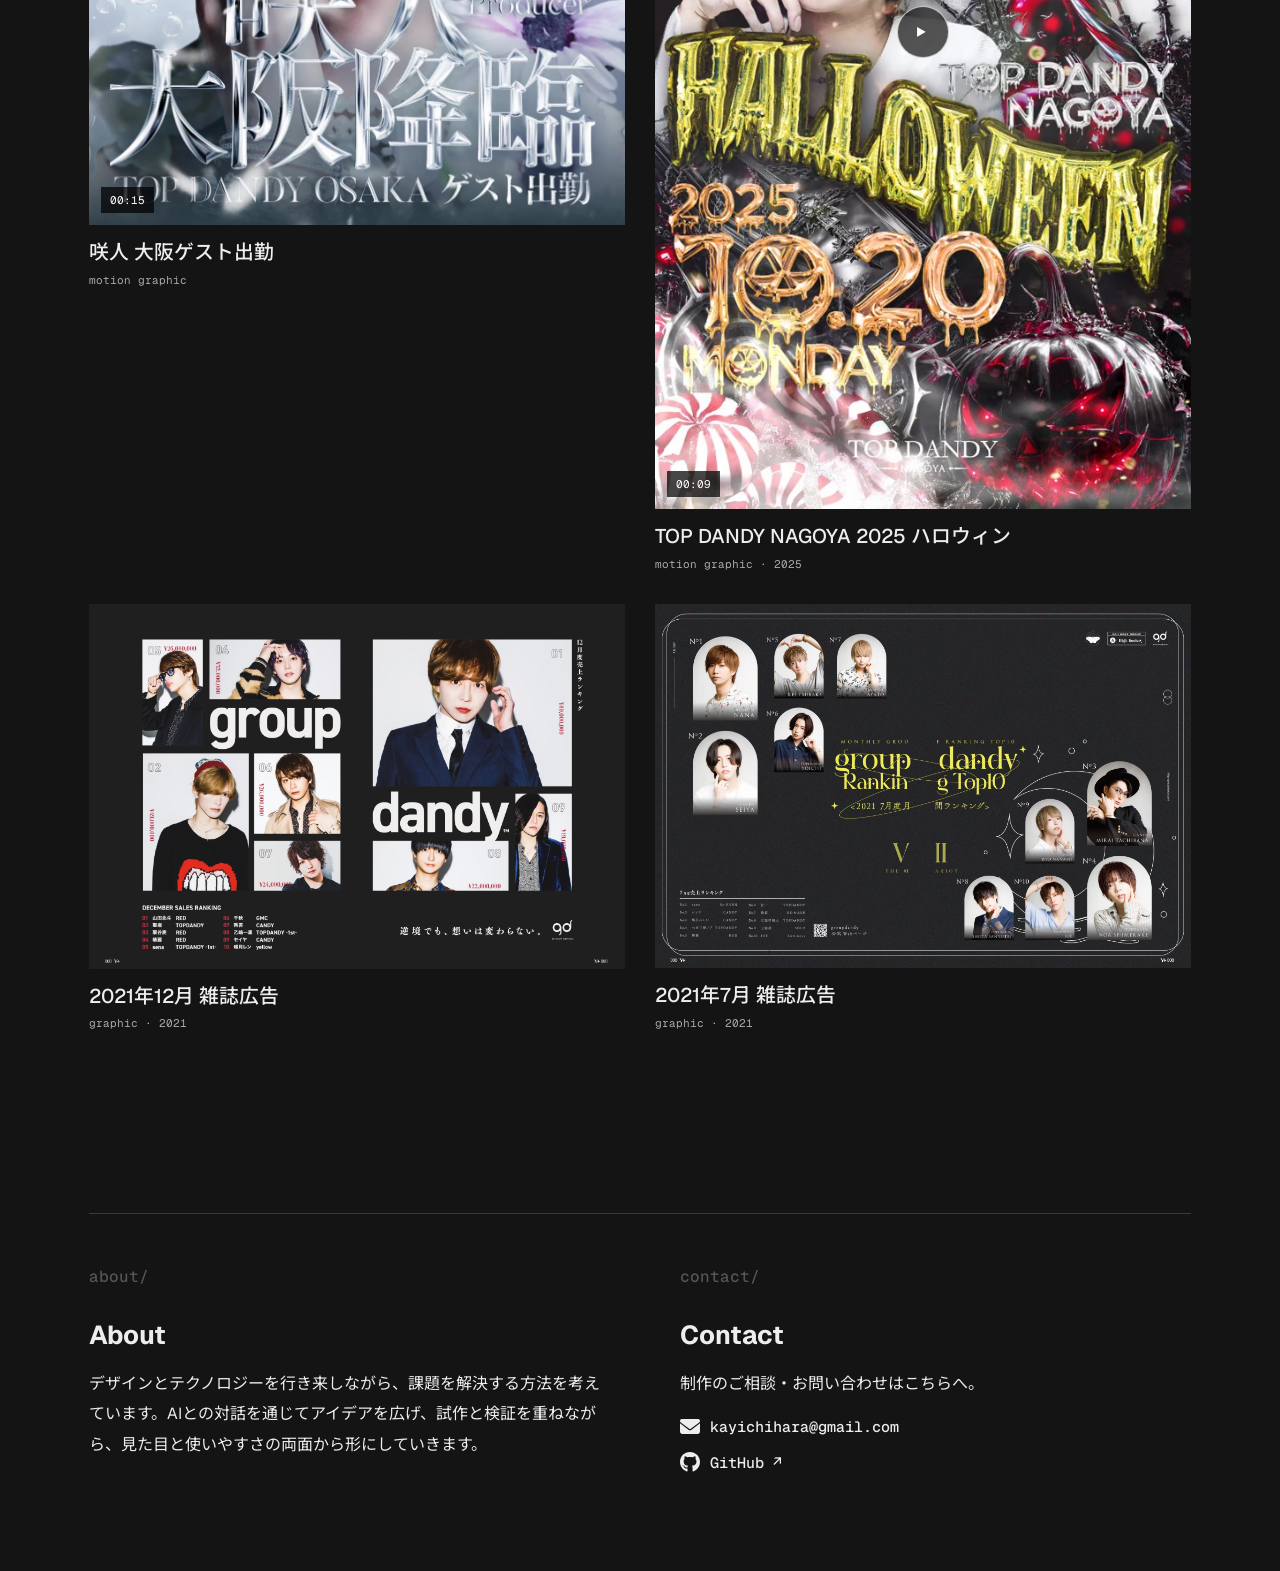
==== commit 63f0930e: "Convert images to AVIF and remove unreferenced assets - Encode all 37 referenced JPG/PNG images as A" ====
--- a/index.html
+++ b/index.html
@@ -73,17 +73,17 @@
     <div class="gallery-heading"><span>selected works / 03</span><span>product gallery</span></div>
     <div class="gallery-grid gallery-product">
       <article class="gallery-tile gallery-tile--featured">
-        <a class="gallery-media gallery-link" href="works/product/lustr.html" aria-label="クロム文字作成アプリ「LUSTR」の個別ページを見る"><img src="assets/lustr-y2k-thumbnail.png" alt="青空を背景にピンクと水色のクロム文字で描いたLUSTRのテキストエフェクト" width="2048" height="1198" loading="lazy" decoding="async"><span class="gallery-expand" aria-hidden="true">view case ↗</span></a>
+        <a class="gallery-media gallery-link" href="works/product/lustr.html" aria-label="クロム文字作成アプリ「LUSTR」の個別ページを見る"><img src="assets/lustr-y2k-thumbnail.avif" alt="青空を背景にピンクと水色のクロム文字で描いたLUSTRのテキストエフェクト" width="2048" height="1198" loading="lazy" decoding="async"><span class="gallery-expand" aria-hidden="true">view case ↗</span></a>
         <div class="gallery-caption"><a href="works/product/lustr.html">クロム文字作成アプリ「LUSTR」 ↗</a><small>case study</small></div>
         <p class="gallery-product-description">Browser-based chrome text generator</p>
       </article>
       <article class="gallery-tile">
-        <a class="gallery-media gallery-link gallery-media--keymapper" href="works/product/torabo-tsuki-keymapper.html" aria-label="torabo-tsuki Keymapperの個別ページを見る"><img src="assets/torabo-keymapper-thumbnail.png" alt="torabo-tsuki Keymapperの実際の操作画面。左右分割キーボードとレイヤー切り替え" width="1524" height="929" loading="lazy" decoding="async"><span class="gallery-expand" aria-hidden="true">view case ↗</span></a>
+        <a class="gallery-media gallery-link gallery-media--keymapper" href="works/product/torabo-tsuki-keymapper.html" aria-label="torabo-tsuki Keymapperの個別ページを見る"><img src="assets/torabo-keymapper-thumbnail.avif" alt="torabo-tsuki Keymapperの実際の操作画面。左右分割キーボードとレイヤー切り替え" width="1524" height="929" loading="lazy" decoding="async"><span class="gallery-expand" aria-hidden="true">view case ↗</span></a>
         <div class="gallery-caption"><a href="works/product/torabo-tsuki-keymapper.html">torabo-tsuki Keymapper ↗</a><small>case study</small></div>
         <p class="gallery-product-description">Visual keyboard configuration</p>
       </article>
       <article class="gallery-tile">
-        <a class="gallery-media gallery-link" href="works/product/splitgram.html" aria-label="インスタパノラマ画像分割アプリ「Splitgram」の個別ページを見る"><img src="assets/splitgram.jpg" alt="クリーム色の背景にライム色のアイコンと黒いSplitgramロゴ" width="1920" height="1080" loading="lazy" decoding="async"><span class="gallery-expand" aria-hidden="true">view case ↗</span></a>
+        <a class="gallery-media gallery-link" href="works/product/splitgram.html" aria-label="インスタパノラマ画像分割アプリ「Splitgram」の個別ページを見る"><img src="assets/splitgram.avif" alt="クリーム色の背景にライム色のアイコンと黒いSplitgramロゴ" width="1920" height="1080" loading="lazy" decoding="async"><span class="gallery-expand" aria-hidden="true">view case ↗</span></a>
         <div class="gallery-caption"><a href="works/product/splitgram.html">インスタパノラマ画像分割アプリ「Splitgram」 ↗</a><small>case study</small></div>
         <p class="gallery-product-description">Seamless Instagram carousel &amp; grid splitter</p>
       </article>
@@ -98,12 +98,12 @@
       <span class="category-headline-text">identity/</span>
     </h2>
   </div>
-  <div class="category-directory gallery-directory"><div class="gallery-heading"><span>selected works / 06</span><span>image gallery</span></div><div class="gallery-grid gallery-identity"><article class="gallery-tile gallery-tile--featured"><a class="gallery-media gallery-link" href="works/identity/neraiuchi.html" aria-label="X投稿エイプリルフール企画「ネライウチ」の個別ページを見る"><img src="assets/neraiuchi-rice-bag.jpg" alt="ネライウチの米袋パッケージ。クラフト紙の袋に金色の茶碗ロゴと和文ラベルを配置したモックアップ" width="2048" height="1448" loading="lazy" decoding="async"><span class="gallery-expand" aria-hidden="true">view case ↗</span></a><div class="gallery-caption"><a href="works/identity/neraiuchi.html">X投稿エイプリルフール企画「ネライウチ」 ↗</a><small>case study</small></div></article>
-<article class="gallery-tile" id="belle-club"><button class="gallery-media gallery-zoom" type="button" data-gallery-image="assets/belleclub-option-01-hq.jpg" data-gallery-images="assets/belleclub-option-01-hq.jpg|assets/belleclub-adopted-hq.jpg|assets/belleclub-option-02-hq.jpg" data-gallery-labels="採用案|別案 01|別案 02" data-gallery-name="BELLE CLUB" aria-label="BELLE CLUBのロゴ3案を縦スクロールで見る"><img src="assets/belleclub-option-01-hq.jpg" alt="BELLE CLUBの採用ロゴ。金属的な金文字のロゴタイプ" width="480" height="480" loading="lazy" decoding="async"><span class="gallery-expand" aria-hidden="true">view 3 images ↗</span><span class="gallery-count-tag" aria-hidden="true">03 images</span></button><div class="gallery-caption"><button class="gallery-title-button" type="button" data-gallery-open="belle-club" aria-label="BELLE CLUBの作品を開く">BELLE CLUB</button><small>03 variations</small></div></article>
-<article class="gallery-tile" id="top-dandy-osaka"><button class="gallery-media gallery-zoom" type="button" data-gallery-image="assets/top-dandy-osaka-expansion-hq.jpg" data-gallery-name="TOP DANDY OSAKA拡大移転Project" aria-label="TOP DANDY OSAKA 拡大移転Projectのロゴを拡大表示"><img src="assets/top-dandy-osaka-expansion-thumb.png" width="2048" height="2048" alt="TOP DANDY OSAKA拡大移転Projectのロゴ。力強い黒い筆文字と幾何学的な欧文ロゴタイプ、赤い印章" loading="lazy" decoding="async"><span class="gallery-expand" aria-hidden="true">expand ↗</span></button><div class="gallery-caption"><button class="gallery-title-button" type="button" data-gallery-open="top-dandy-osaka" aria-label="TOP DANDY OSAKA拡大移転Projectの作品を開く">TOP DANDY OSAKA拡大移転Project</button><small>expansion project</small></div></article>
-<article class="gallery-tile" id="wakabahai"><button class="gallery-media gallery-zoom" type="button" data-gallery-image="assets/wakabahai-black-2000.png" data-gallery-images="assets/wakabahai-black-2000.png|assets/wakabahai-yellow-2000.png|assets/wakabahai-vi-hq.jpg" data-gallery-labels="ロゴ · 黒背景|ロゴ · 黄色背景|ビジュアルアイデンティティ" data-gallery-name="若葉杯 — Visual Identity" aria-label="若葉杯の画像3枚を縦スクロールで見る"><img src="assets/wakabahai-black-2000.png" width="2000" height="1423" alt="若葉杯2021のロゴ。黒背景に黄色のシンボルとWAKABAHAI2021の文字" loading="lazy" decoding="async"><span class="gallery-expand" aria-hidden="true">view 3 images ↗</span><span class="gallery-count-tag" aria-hidden="true">03 images</span></button><div class="gallery-caption"><button class="gallery-title-button" type="button" data-gallery-open="wakabahai" aria-label="若葉杯の作品を開く">若葉杯</button><small>visual identity · 2021</small></div></article>
-<article class="gallery-tile" id="lp-tokyo"><button class="gallery-media gallery-zoom" type="button" data-gallery-image="assets/lp-tokyo-black-horizontal.png" data-gallery-images="assets/lp-tokyo-black-horizontal.png|assets/lp-tokyo-black-stacked.png|assets/lp-tokyo-white-horizontal.png|assets/lp-tokyo-white-stacked.png|assets/lp-tokyo-logo-variations.png" data-gallery-labels="横組み · 黒背景|縦組み · 黒背景|横組み · 白背景|縦組み · 白背景|ロゴバリエーション一覧" data-gallery-name="LP TOKYO V.I" aria-label="LP TOKYO V.Iの画像5枚を縦スクロールで見る"><img src="assets/lp-tokyo-black-horizontal.png" width="2526" height="1791" alt="LP TOKYO SHINJUKUの横組みロゴ。黒背景に白い文字と多面体のシンボル" loading="lazy" decoding="async"><span class="gallery-expand" aria-hidden="true">view 5 images ↗</span><span class="gallery-count-tag" aria-hidden="true">05 images</span></button><div class="gallery-caption"><button class="gallery-title-button" type="button" data-gallery-open="lp-tokyo" aria-label="LP TOKYO V.Iの作品を開く">LP TOKYO V.I</button><small>visual identity</small></div></article>
-<article class="gallery-tile" id="ns-cafe-project"><button class="gallery-media gallery-zoom" type="button" data-gallery-image="assets/nscp-logo.jpg" data-gallery-images="assets/nscp-logo.jpg|assets/nscp-layout.png|assets/nscp-positive-negative.png" data-gallery-labels="ロゴ|設計グリッド|白背景・黒背景の展開" data-gallery-name="N's CAFE PROJECT" aria-label="N's CAFE PROJECTの画像3枚を縦スクロールで見る"><img src="assets/nscp-logo.jpg" width="1754" height="1241" alt="N's CAFE PROJECTのロゴ。ピンクのNとSにハートと輝きのモチーフを組み合わせたデザイン" loading="lazy" decoding="async"><span class="gallery-expand" aria-hidden="true">view 3 images ↗</span><span class="gallery-count-tag" aria-hidden="true">03 images</span></button><div class="gallery-caption"><button class="gallery-title-button" type="button" data-gallery-open="ns-cafe-project" aria-label="N's CAFE PROJECTの作品を開く">N's CAFE PROJECT</button><small>visual identity</small></div></article></div></div>
+  <div class="category-directory gallery-directory"><div class="gallery-heading"><span>selected works / 06</span><span>image gallery</span></div><div class="gallery-grid gallery-identity"><article class="gallery-tile gallery-tile--featured"><a class="gallery-media gallery-link" href="works/identity/neraiuchi.html" aria-label="X投稿エイプリルフール企画「ネライウチ」の個別ページを見る"><img src="assets/neraiuchi-rice-bag.avif" alt="ネライウチの米袋パッケージ。クラフト紙の袋に金色の茶碗ロゴと和文ラベルを配置したモックアップ" width="2048" height="1448" loading="lazy" decoding="async"><span class="gallery-expand" aria-hidden="true">view case ↗</span></a><div class="gallery-caption"><a href="works/identity/neraiuchi.html">X投稿エイプリルフール企画「ネライウチ」 ↗</a><small>case study</small></div></article>
+<article class="gallery-tile" id="belle-club"><button class="gallery-media gallery-zoom" type="button" data-gallery-image="assets/belleclub-option-01-hq.avif" data-gallery-images="assets/belleclub-option-01-hq.avif|assets/belleclub-adopted-hq.avif|assets/belleclub-option-02-hq.avif" data-gallery-labels="採用案|別案 01|別案 02" data-gallery-name="BELLE CLUB" aria-label="BELLE CLUBのロゴ3案を縦スクロールで見る"><img src="assets/belleclub-option-01-hq.avif" alt="BELLE CLUBの採用ロゴ。金属的な金文字のロゴタイプ" width="480" height="480" loading="lazy" decoding="async"><span class="gallery-expand" aria-hidden="true">view 3 images ↗</span><span class="gallery-count-tag" aria-hidden="true">03 images</span></button><div class="gallery-caption"><button class="gallery-title-button" type="button" data-gallery-open="belle-club" aria-label="BELLE CLUBの作品を開く">BELLE CLUB</button><small>03 variations</small></div></article>
+<article class="gallery-tile" id="top-dandy-osaka"><button class="gallery-media gallery-zoom" type="button" data-gallery-image="assets/top-dandy-osaka-expansion-hq.avif" data-gallery-name="TOP DANDY OSAKA拡大移転Project" aria-label="TOP DANDY OSAKA 拡大移転Projectのロゴを拡大表示"><img src="assets/top-dandy-osaka-expansion-thumb.avif" width="2048" height="2048" alt="TOP DANDY OSAKA拡大移転Projectのロゴ。力強い黒い筆文字と幾何学的な欧文ロゴタイプ、赤い印章" loading="lazy" decoding="async"><span class="gallery-expand" aria-hidden="true">expand ↗</span></button><div class="gallery-caption"><button class="gallery-title-button" type="button" data-gallery-open="top-dandy-osaka" aria-label="TOP DANDY OSAKA拡大移転Projectの作品を開く">TOP DANDY OSAKA拡大移転Project</button><small>expansion project</small></div></article>
+<article class="gallery-tile" id="wakabahai"><button class="gallery-media gallery-zoom" type="button" data-gallery-image="assets/wakabahai-black-2000.avif" data-gallery-images="assets/wakabahai-black-2000.avif|assets/wakabahai-yellow-2000.avif|assets/wakabahai-vi-hq.avif" data-gallery-labels="ロゴ · 黒背景|ロゴ · 黄色背景|ビジュアルアイデンティティ" data-gallery-name="若葉杯 — Visual Identity" aria-label="若葉杯の画像3枚を縦スクロールで見る"><img src="assets/wakabahai-black-2000.avif" width="2000" height="1423" alt="若葉杯2021のロゴ。黒背景に黄色のシンボルとWAKABAHAI2021の文字" loading="lazy" decoding="async"><span class="gallery-expand" aria-hidden="true">view 3 images ↗</span><span class="gallery-count-tag" aria-hidden="true">03 images</span></button><div class="gallery-caption"><button class="gallery-title-button" type="button" data-gallery-open="wakabahai" aria-label="若葉杯の作品を開く">若葉杯</button><small>visual identity · 2021</small></div></article>
+<article class="gallery-tile" id="lp-tokyo"><button class="gallery-media gallery-zoom" type="button" data-gallery-image="assets/lp-tokyo-black-horizontal.avif" data-gallery-images="assets/lp-tokyo-black-horizontal.avif|assets/lp-tokyo-black-stacked.avif|assets/lp-tokyo-white-horizontal.avif|assets/lp-tokyo-white-stacked.avif|assets/lp-tokyo-logo-variations.avif" data-gallery-labels="横組み · 黒背景|縦組み · 黒背景|横組み · 白背景|縦組み · 白背景|ロゴバリエーション一覧" data-gallery-name="LP TOKYO V.I" aria-label="LP TOKYO V.Iの画像5枚を縦スクロールで見る"><img src="assets/lp-tokyo-black-horizontal.avif" width="2526" height="1791" alt="LP TOKYO SHINJUKUの横組みロゴ。黒背景に白い文字と多面体のシンボル" loading="lazy" decoding="async"><span class="gallery-expand" aria-hidden="true">view 5 images ↗</span><span class="gallery-count-tag" aria-hidden="true">05 images</span></button><div class="gallery-caption"><button class="gallery-title-button" type="button" data-gallery-open="lp-tokyo" aria-label="LP TOKYO V.Iの作品を開く">LP TOKYO V.I</button><small>visual identity</small></div></article>
+<article class="gallery-tile" id="ns-cafe-project"><button class="gallery-media gallery-zoom" type="button" data-gallery-image="assets/nscp-logo.avif" data-gallery-images="assets/nscp-logo.avif|assets/nscp-layout.avif|assets/nscp-positive-negative.avif" data-gallery-labels="ロゴ|設計グリッド|白背景・黒背景の展開" data-gallery-name="N's CAFE PROJECT" aria-label="N's CAFE PROJECTの画像3枚を縦スクロールで見る"><img src="assets/nscp-logo.avif" width="1754" height="1241" alt="N's CAFE PROJECTのロゴ。ピンクのNとSにハートと輝きのモチーフを組み合わせたデザイン" loading="lazy" decoding="async"><span class="gallery-expand" aria-hidden="true">view 3 images ↗</span><span class="gallery-count-tag" aria-hidden="true">03 images</span></button><div class="gallery-caption"><button class="gallery-title-button" type="button" data-gallery-open="ns-cafe-project" aria-label="N's CAFE PROJECTの作品を開く">N's CAFE PROJECT</button><small>visual identity</small></div></article></div></div>
 </section>
 <section class="category-section" id="visual" aria-labelledby="visual-heading">
   <div class="category-cover">
@@ -114,22 +114,22 @@
     </h2>
   </div>
   <div class="category-directory gallery-directory"><div class="gallery-heading"><span>selected works / 07</span><span>image, motion &amp; web</span></div><div class="gallery-grid gallery-visual">
-<article class="gallery-tile gallery-tile--featured" id="gd-2022-new-year-booklet"><button class="gallery-media gallery-zoom" type="button" data-gallery-image="assets/gd-2022-booklet-cover-hq.jpg" data-gallery-images="assets/gd-2022-booklet-cover-hq.jpg|assets/gd-2022-booklet-contents-hq.jpg|assets/gd-2022-booklet-spread-hq.jpg|assets/gd-2022-booklet-back-hq.jpg" data-gallery-labels="表紙・冊子全体|目次|中面|別カット" data-gallery-name="2022 GD 新年会冊子" aria-label="2022 GD 新年会冊子の写真4枚を縦スクロールで見る"><img src="assets/gd-2022-booklet-cover-hq.jpg" alt="2022 GD 新年会冊子。モノクロの表紙とピンクのタイトルが特徴的な冊子を並べた写真" width="1400" height="933" loading="lazy" decoding="async"><span class="gallery-expand" aria-hidden="true">view 4 images ↗</span><span class="gallery-count-tag" aria-hidden="true">04 images</span></button><div class="gallery-caption"><button class="gallery-title-button" type="button" data-gallery-open="gd-2022-new-year-booklet" aria-label="2022 GD 新年会冊子の作品を開く">2022 GD 新年会冊子</button><small>editorial · 2022</small></div></article>
+<article class="gallery-tile gallery-tile--featured" id="gd-2022-new-year-booklet"><button class="gallery-media gallery-zoom" type="button" data-gallery-image="assets/gd-2022-booklet-cover-hq.avif" data-gallery-images="assets/gd-2022-booklet-cover-hq.avif|assets/gd-2022-booklet-contents-hq.avif|assets/gd-2022-booklet-spread-hq.avif|assets/gd-2022-booklet-back-hq.avif" data-gallery-labels="表紙・冊子全体|目次|中面|別カット" data-gallery-name="2022 GD 新年会冊子" aria-label="2022 GD 新年会冊子の写真4枚を縦スクロールで見る"><img src="assets/gd-2022-booklet-cover-hq.avif" alt="2022 GD 新年会冊子。モノクロの表紙とピンクのタイトルが特徴的な冊子を並べた写真" width="1400" height="933" loading="lazy" decoding="async"><span class="gallery-expand" aria-hidden="true">view 4 images ↗</span><span class="gallery-count-tag" aria-hidden="true">04 images</span></button><div class="gallery-caption"><button class="gallery-title-button" type="button" data-gallery-open="gd-2022-new-year-booklet" aria-label="2022 GD 新年会冊子の作品を開く">2022 GD 新年会冊子</button><small>editorial · 2022</small></div></article>
 <article class="gallery-tile" id="gd-neutral-boy">
-  <button class="gallery-media gallery-zoom" type="button" data-gallery-image="assets/gd-neutral-boy.jpg" data-gallery-name="gd中性男子" aria-label="gd中性男子のビジュアルを拡大表示"><img src="assets/gd-neutral-boy.jpg" width="1080" height="1350" loading="lazy" decoding="async" alt="黒髪の人物のポートレートに大きな白い漢字と「#gd中性男子」の文字を重ねたグラフィック"><span class="gallery-expand" aria-hidden="true">expand ↗</span></button>
+  <button class="gallery-media gallery-zoom" type="button" data-gallery-image="assets/gd-neutral-boy.avif" data-gallery-name="gd中性男子" aria-label="gd中性男子のビジュアルを拡大表示"><img src="assets/gd-neutral-boy.avif" width="1080" height="1350" loading="lazy" decoding="async" alt="黒髪の人物のポートレートに大きな白い漢字と「#gd中性男子」の文字を重ねたグラフィック"><span class="gallery-expand" aria-hidden="true">expand ↗</span></button>
   <div class="gallery-caption"><button class="gallery-title-button" type="button" data-gallery-open="gd-neutral-boy" aria-label="gd中性男子の作品を開く">gd中性男子</button><small>graphic</small></div>
 </article>
 <article class="gallery-tile" id="tdjuice-yuki">
   <a class="gallery-media gallery-link" href="https://tdjuice.club/yuki/" target="_blank" rel="noopener noreferrer" aria-label="TOP DANDY JUICE YUKIのWebサイトを新しいタブで開く">
-    <img src="assets/yuki-thumbnail.jpg" alt="TOP DANDY JUICE / YUKIのキービジュアル。装飾的な椅子に座る人物と縦組みのYuki. officialの文字" width="900" height="1191" loading="lazy" decoding="async">
+    <img src="assets/yuki-thumbnail.avif" alt="TOP DANDY JUICE / YUKIのキービジュアル。装飾的な椅子に座る人物と縦組みのYuki. officialの文字" width="900" height="1191" loading="lazy" decoding="async">
     <span class="gallery-expand" aria-hidden="true">visit website ↗</span>
   </a>
   <div class="gallery-caption"><a href="https://tdjuice.club/yuki/" target="_blank" rel="noopener noreferrer">TOP DANDY JUICE / YUKI ↗</a><small>web design</small></div>
 </article>
 <article class="gallery-tile" id="sakito-osaka-guest">
-  <button class="gallery-media gallery-zoom gallery-motion" type="button" data-gallery-video="assets/sakito-osaka-guest.mp4" data-gallery-poster="assets/sakito-osaka-guest-thumbnail.jpg" data-gallery-duration="00:15" data-gallery-name="咲人 大阪ゲスト出勤" aria-label="咲人 大阪ゲスト出勤の動画を再生">
-    <img src="assets/sakito-osaka-guest-thumbnail.jpg" width="1080" height="1350" loading="lazy" decoding="async" alt="咲人の大阪ゲスト出勤告知。白い花とシルバーの装飾、9月29日の日時が組み合わされたモーショングラフィック">
-    <video class="gallery-motion-preview" muted loop playsinline preload="none" tabindex="-1" aria-hidden="true" poster="assets/sakito-osaka-guest-thumbnail.jpg"></video>
+  <button class="gallery-media gallery-zoom gallery-motion" type="button" data-gallery-video="assets/sakito-osaka-guest.mp4" data-gallery-poster="assets/sakito-osaka-guest-thumbnail.avif" data-gallery-duration="00:15" data-gallery-name="咲人 大阪ゲスト出勤" aria-label="咲人 大阪ゲスト出勤の動画を再生">
+    <img src="assets/sakito-osaka-guest-thumbnail.avif" width="1080" height="1350" loading="lazy" decoding="async" alt="咲人の大阪ゲスト出勤告知。白い花とシルバーの装飾、9月29日の日時が組み合わされたモーショングラフィック">
+    <video class="gallery-motion-preview" muted loop playsinline preload="none" tabindex="-1" aria-hidden="true" poster="assets/sakito-osaka-guest-thumbnail.avif"></video>
     <span class="gallery-motion-play" aria-hidden="true">▶</span>
     <span class="gallery-expand" aria-hidden="true">view motion ↗</span>
     <span class="gallery-count-tag" aria-hidden="true">00:15</span>
@@ -137,17 +137,17 @@
   <div class="gallery-caption"><button class="gallery-title-button" type="button" data-gallery-open="sakito-osaka-guest" aria-label="咲人 大阪ゲスト出勤の動画を開く">咲人 大阪ゲスト出勤</button><small>motion graphic</small></div>
 </article>
 <article class="gallery-tile" id="top-dandy-nagoya-halloween-2025">
-  <button class="gallery-media gallery-zoom gallery-motion" type="button" data-gallery-video="assets/nagoya-halloween-2025.mp4" data-gallery-poster="assets/nagoya-halloween-2025-thumbnail.jpg" data-gallery-duration="00:09" data-gallery-name="TOP DANDY NAGOYA 2025 ハロウィン" aria-label="TOP DANDY NAGOYA 2025 ハロウィンの動画を再生">
-    <img src="assets/nagoya-halloween-2025-thumbnail.jpg" width="1080" height="1920" loading="lazy" decoding="async" alt="TOP DANDY NAGOYAの2025年ハロウィン告知モーショングラフィック。3人の人物、金属質感の金文字、クロームの装飾">
-    <video class="gallery-motion-preview" muted loop playsinline preload="none" tabindex="-1" aria-hidden="true" poster="assets/nagoya-halloween-2025-thumbnail.jpg"></video>
+  <button class="gallery-media gallery-zoom gallery-motion" type="button" data-gallery-video="assets/nagoya-halloween-2025.mp4" data-gallery-poster="assets/nagoya-halloween-2025-thumbnail.avif" data-gallery-duration="00:09" data-gallery-name="TOP DANDY NAGOYA 2025 ハロウィン" aria-label="TOP DANDY NAGOYA 2025 ハロウィンの動画を再生">
+    <img src="assets/nagoya-halloween-2025-thumbnail.avif" width="1080" height="1920" loading="lazy" decoding="async" alt="TOP DANDY NAGOYAの2025年ハロウィン告知モーショングラフィック。3人の人物、金属質感の金文字、クロームの装飾">
+    <video class="gallery-motion-preview" muted loop playsinline preload="none" tabindex="-1" aria-hidden="true" poster="assets/nagoya-halloween-2025-thumbnail.avif"></video>
     <span class="gallery-motion-play" aria-hidden="true">▶</span>
     <span class="gallery-expand" aria-hidden="true">view motion ↗</span>
     <span class="gallery-count-tag" aria-hidden="true">00:09</span>
   </button>
   <div class="gallery-caption"><button class="gallery-title-button" type="button" data-gallery-open="top-dandy-nagoya-halloween-2025" aria-label="TOP DANDY NAGOYA 2025 ハロウィンの動画を開く">TOP DANDY NAGOYA 2025 ハロウィン</button><small>motion graphic · 2025</small></div>
 </article>
-<article class="gallery-tile" id="2021-12-magazine-ad"><button class="gallery-media gallery-zoom" type="button" data-gallery-image="assets/2021-12-magazine-ad-hq.jpg?v=20261102" data-gallery-name="2021年12月 雑誌広告" aria-label="2021年12月 雑誌広告を拡大表示"><img src="assets/2021-12-magazine-ad-hq.jpg?v=20261102" width="1826" height="1240" loading="lazy" decoding="async" alt="group dandyの2021年12月売上ランキング雑誌広告。黒背景に白い大型タイポグラフィと人物写真を幾何学的に配置したデザイン"><span class="gallery-expand" aria-hidden="true">expand ↗</span></button><div class="gallery-caption"><button class="gallery-title-button" type="button" data-gallery-open="2021-12-magazine-ad" aria-label="2021年12月 雑誌広告の作品を開く">2021年12月 雑誌広告</button><small>graphic · 2021</small></div></article>
-<article class="gallery-tile" id="2021-07-magazine-ad"><button class="gallery-media gallery-zoom" type="button" data-gallery-image="assets/2021-07-magazine-ad-hq.jpg" data-gallery-name="2021年7月 雑誌広告" aria-label="2021年7月 雑誌広告を拡大表示"><img src="assets/2021-07-magazine-ad-hq.jpg" width="900" height="610" loading="lazy" decoding="async" alt="2021年7月のgroup dandyの月間ランキング広告。暗色の背景に黄色のタイポグラフィと人物写真をレイアウトしたビジュアル"><span class="gallery-expand" aria-hidden="true">expand ↗</span></button><div class="gallery-caption"><button class="gallery-title-button" type="button" data-gallery-open="2021-07-magazine-ad" aria-label="2021年7月 雑誌広告の作品を開く">2021年7月 雑誌広告</button><small>graphic · 2021</small></div></article>
+<article class="gallery-tile" id="2021-12-magazine-ad"><button class="gallery-media gallery-zoom" type="button" data-gallery-image="assets/2021-12-magazine-ad-hq.avif?v=20261102" data-gallery-name="2021年12月 雑誌広告" aria-label="2021年12月 雑誌広告を拡大表示"><img src="assets/2021-12-magazine-ad-hq.avif?v=20261102" width="1826" height="1240" loading="lazy" decoding="async" alt="group dandyの2021年12月売上ランキング雑誌広告。黒背景に白い大型タイポグラフィと人物写真を幾何学的に配置したデザイン"><span class="gallery-expand" aria-hidden="true">expand ↗</span></button><div class="gallery-caption"><button class="gallery-title-button" type="button" data-gallery-open="2021-12-magazine-ad" aria-label="2021年12月 雑誌広告の作品を開く">2021年12月 雑誌広告</button><small>graphic · 2021</small></div></article>
+<article class="gallery-tile" id="2021-07-magazine-ad"><button class="gallery-media gallery-zoom" type="button" data-gallery-image="assets/2021-07-magazine-ad-hq.avif" data-gallery-name="2021年7月 雑誌広告" aria-label="2021年7月 雑誌広告を拡大表示"><img src="assets/2021-07-magazine-ad-hq.avif" width="900" height="610" loading="lazy" decoding="async" alt="2021年7月のgroup dandyの月間ランキング広告。暗色の背景に黄色のタイポグラフィと人物写真をレイアウトしたビジュアル"><span class="gallery-expand" aria-hidden="true">expand ↗</span></button><div class="gallery-caption"><button class="gallery-title-button" type="button" data-gallery-open="2021-07-magazine-ad" aria-label="2021年7月 雑誌広告の作品を開く">2021年7月 雑誌広告</button><small>graphic · 2021</small></div></article>
 </div></div>
 </section>
 </div>
--- a/style.css
+++ b/style.css
@@ -313,7 +313,7 @@
 }
 
 /* Case-study paths use exactly the same fixed position, type and color as the homepage scroll-path. */
-.case-header .case-path{pointer-events:auto;max-width:calc(100vw - 360px)}
+.case-header .case-path{pointer-events:auto;max-width:calc(100vw - 360px);white-space:normal;overflow:visible;text-overflow:clip;overflow-wrap:anywhere}
 .case-header .case-path a:hover{text-decoration:underline}
 .case-navlinks{position:fixed;z-index:1001;top:clamp(24px,4.1vw,57px);right:clamp(22px,5.6vw,90px);display:flex;align-items:center;gap:clamp(12px,1.8vw,25px);font:400 clamp(11px,.95vw,13px)/1.5 var(--mono);color:var(--secondary)}
 .case-study.page{padding-top:112px}
@@ -323,8 +323,8 @@
   .case-study.page{padding-top:122px}
 }
 @media(max-width:560px){
-  .case-navlinks{top:50px;right:22px;gap:12px;max-width:calc(100vw - 44px);flex-wrap:wrap;justify-content:flex-end;font-size:11px}
-  .case-study.page{padding-top:100px}
+  .case-navlinks{top:76px;right:22px;gap:12px;max-width:calc(100vw - 44px);flex-wrap:wrap;justify-content:flex-end;font-size:11px}
+  .case-study.page{padding-top:130px}
 }
 
 /* Thumbnail galleries for identity and visual works. */
